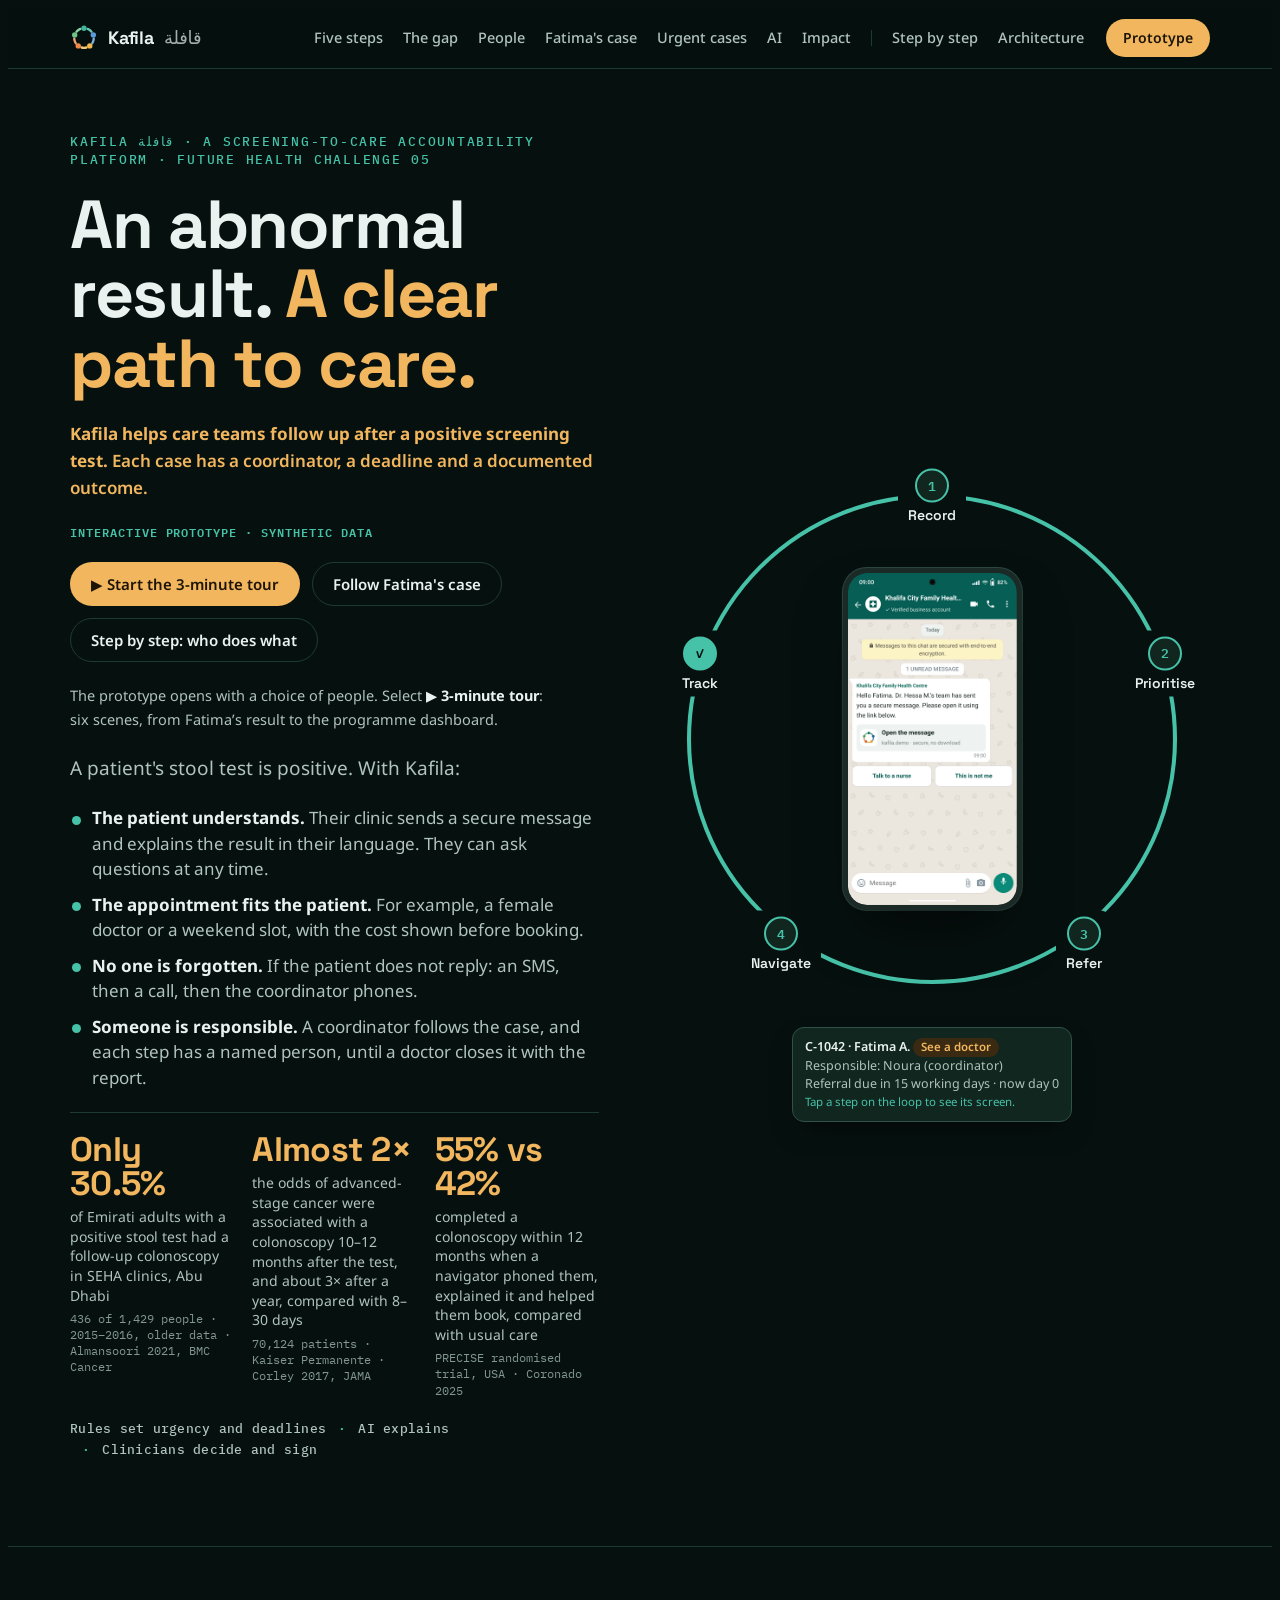
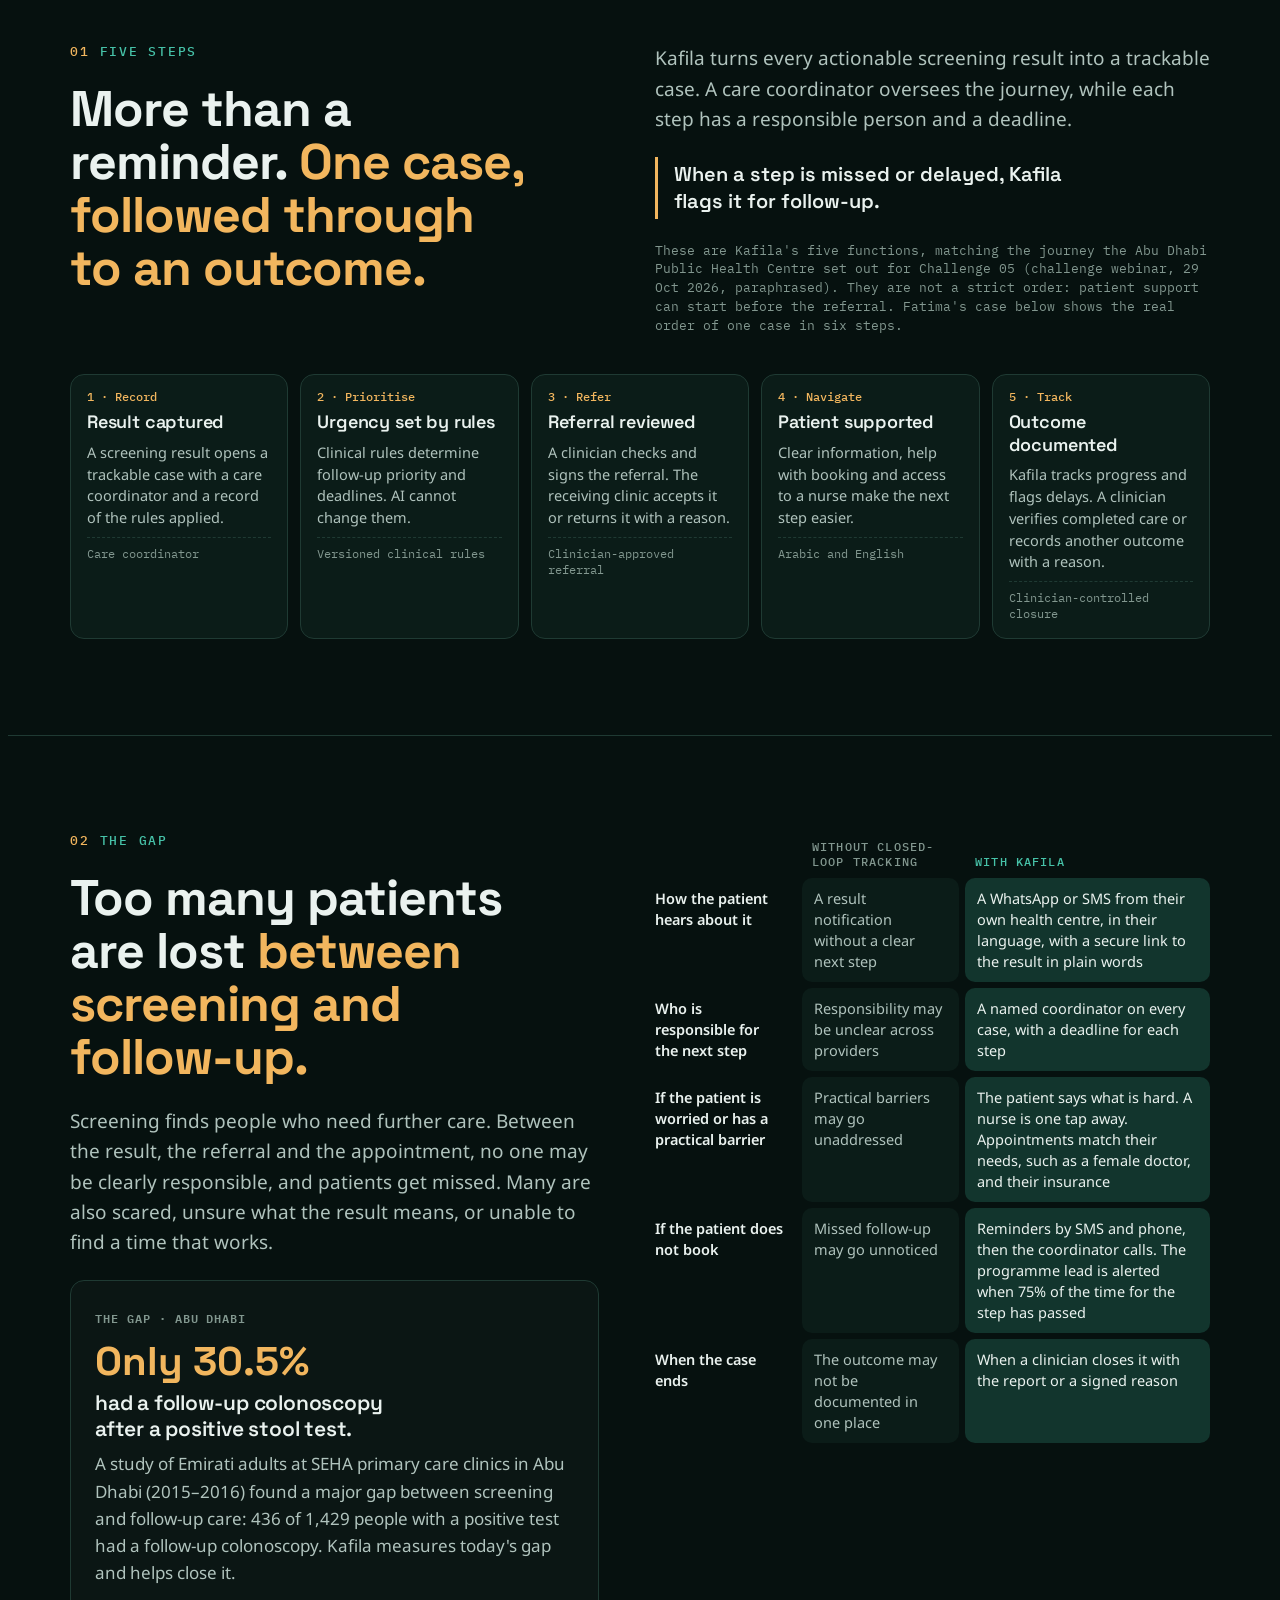
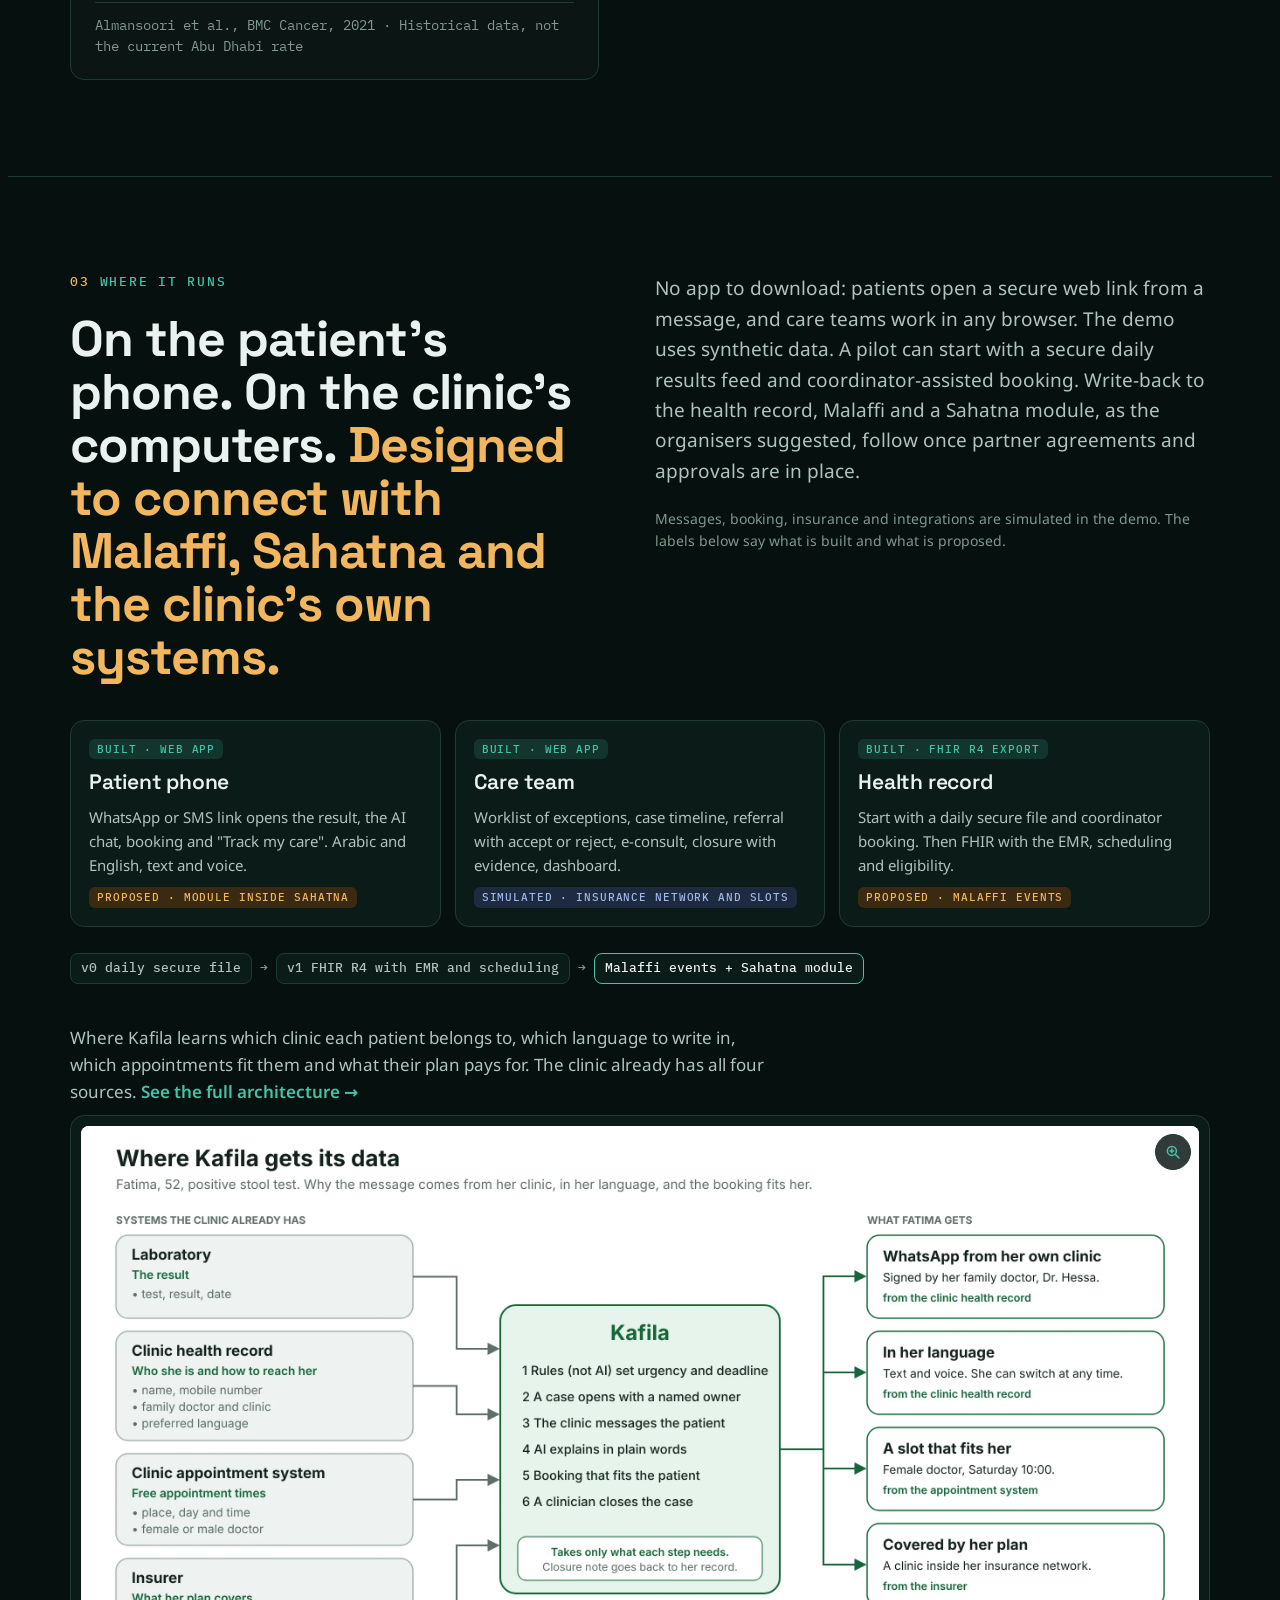
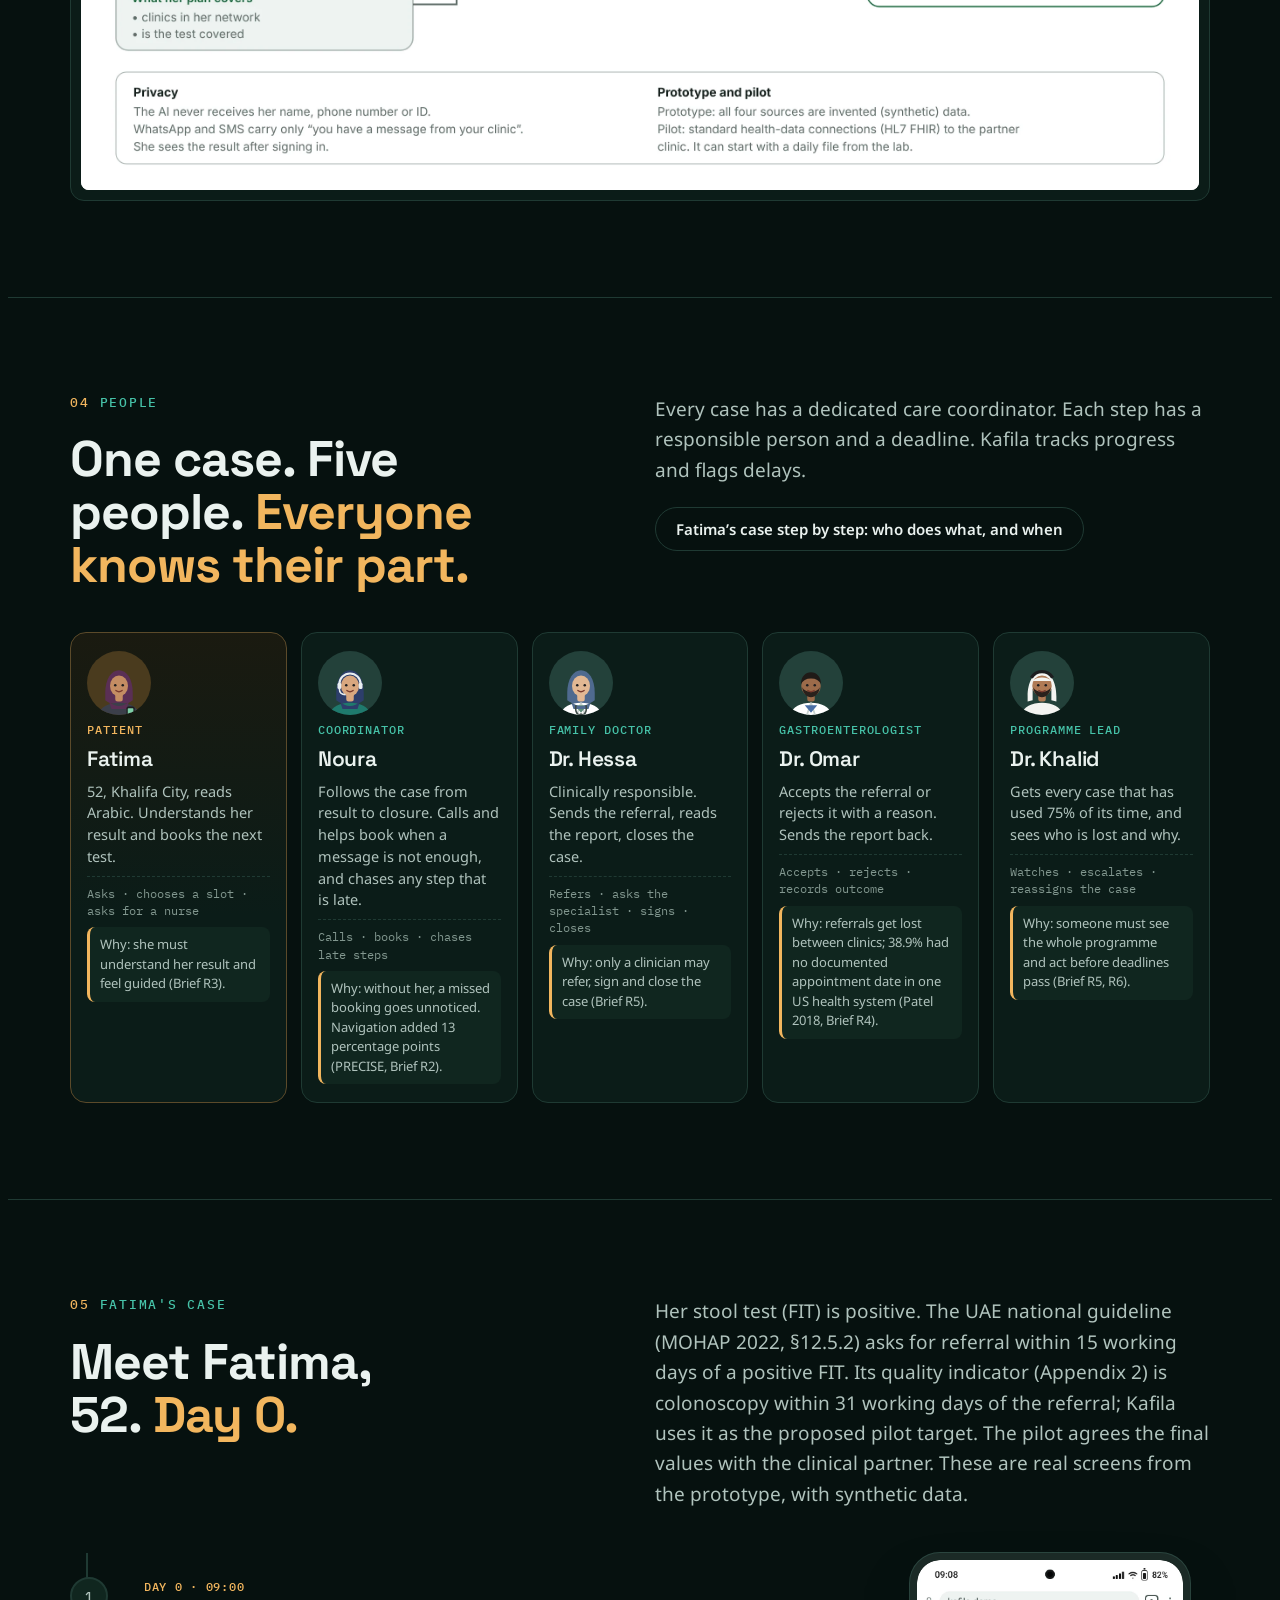
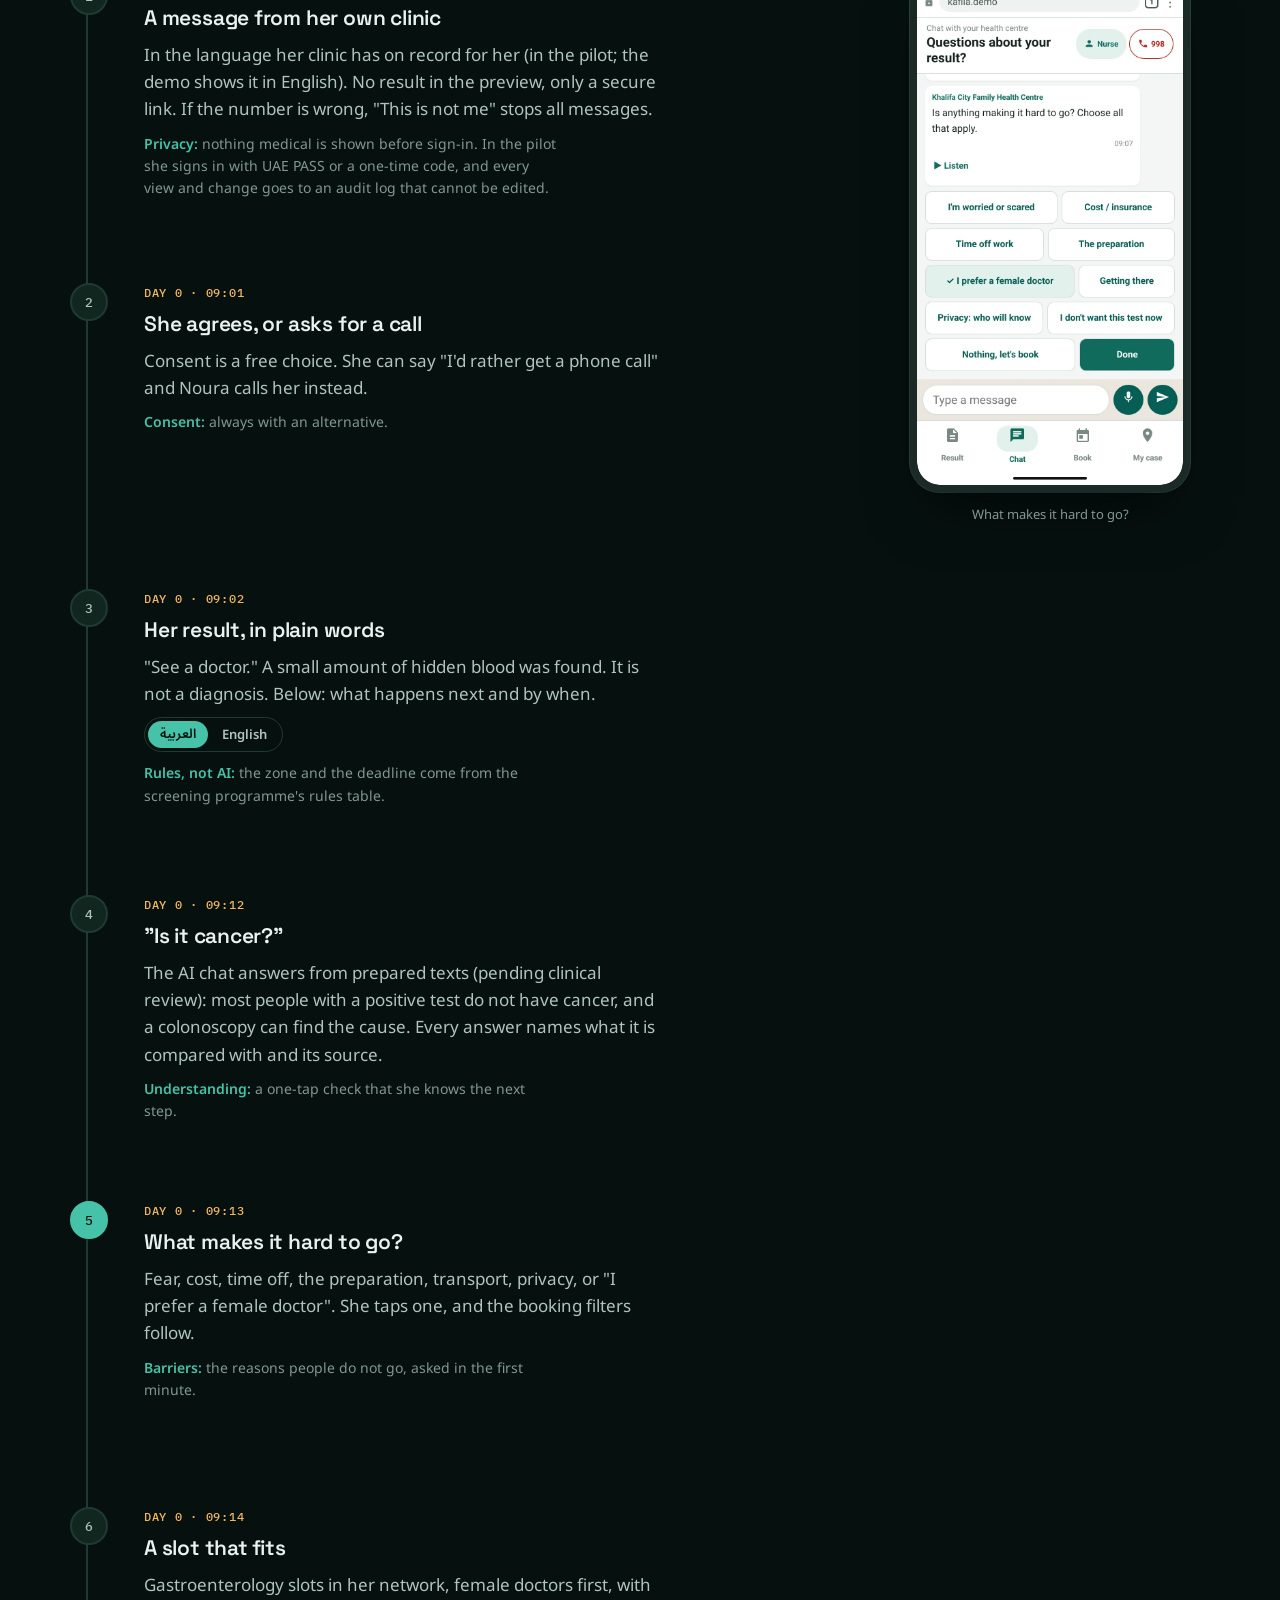
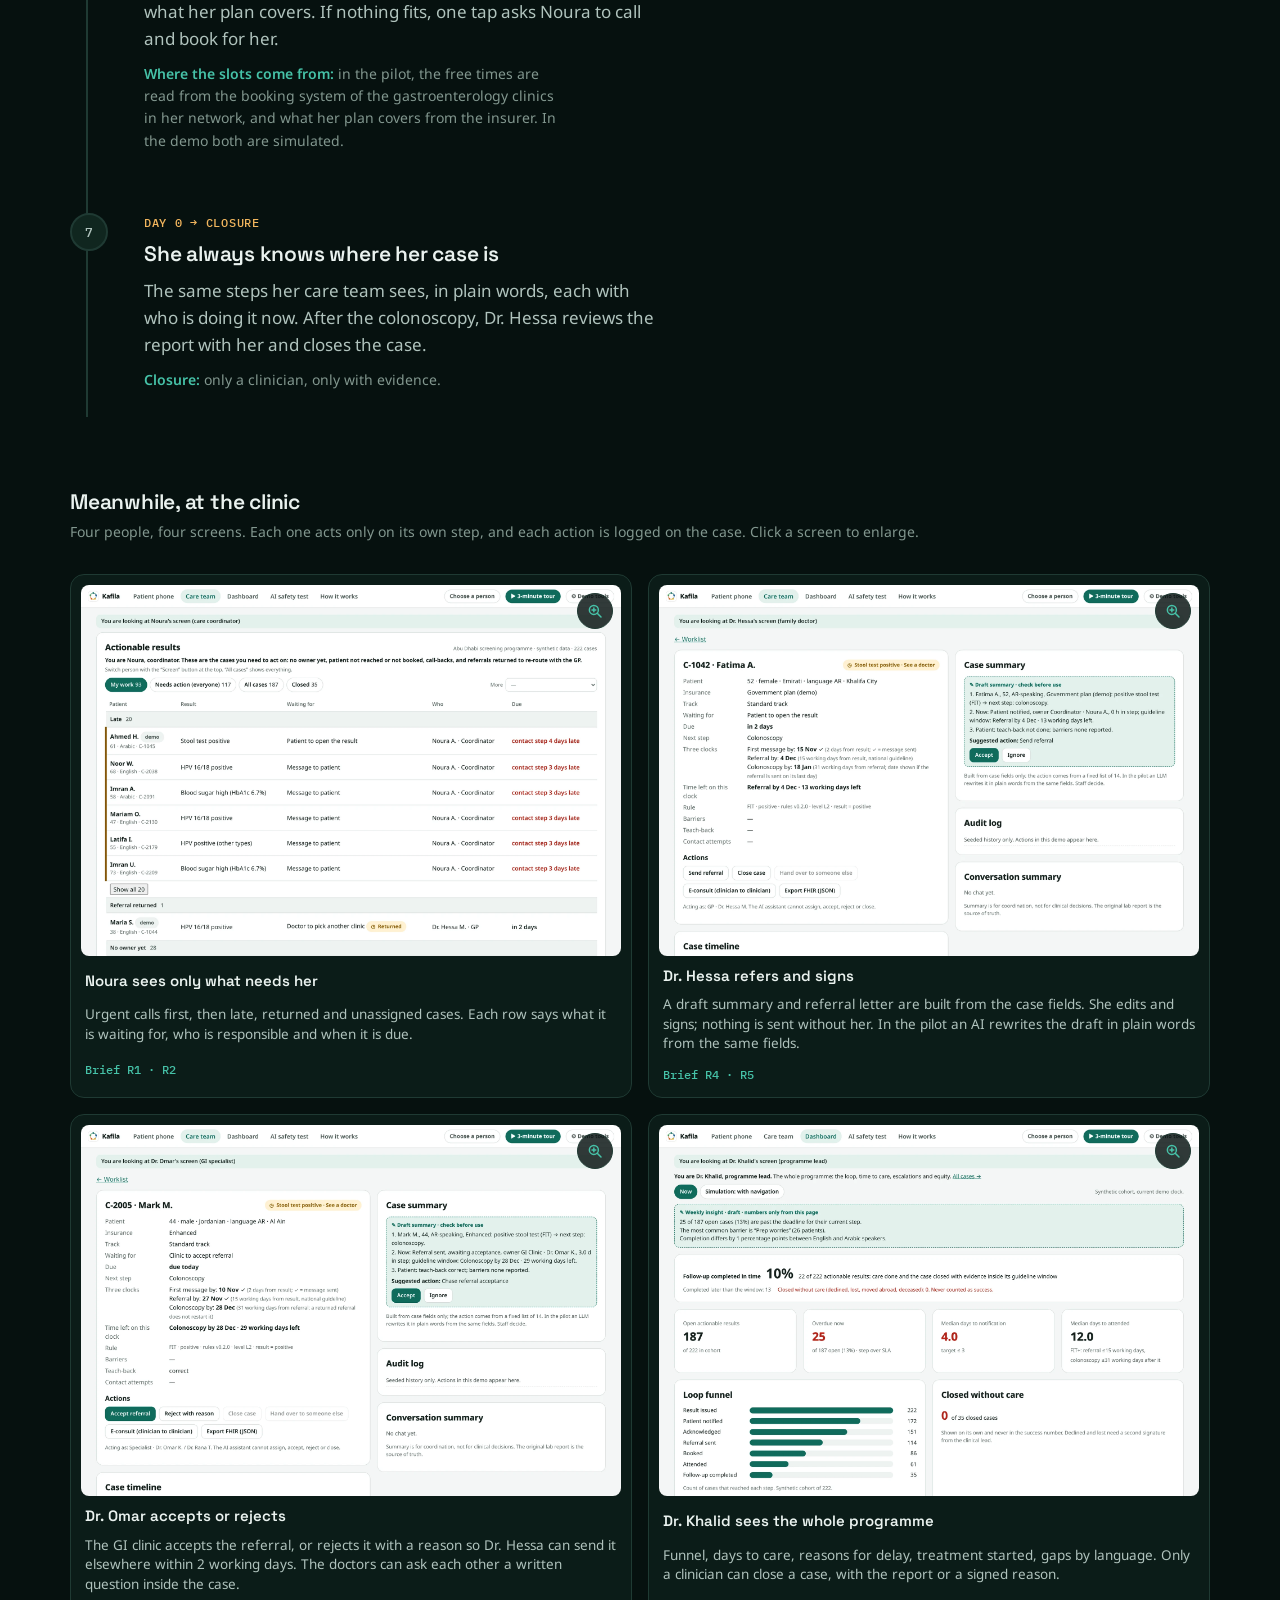
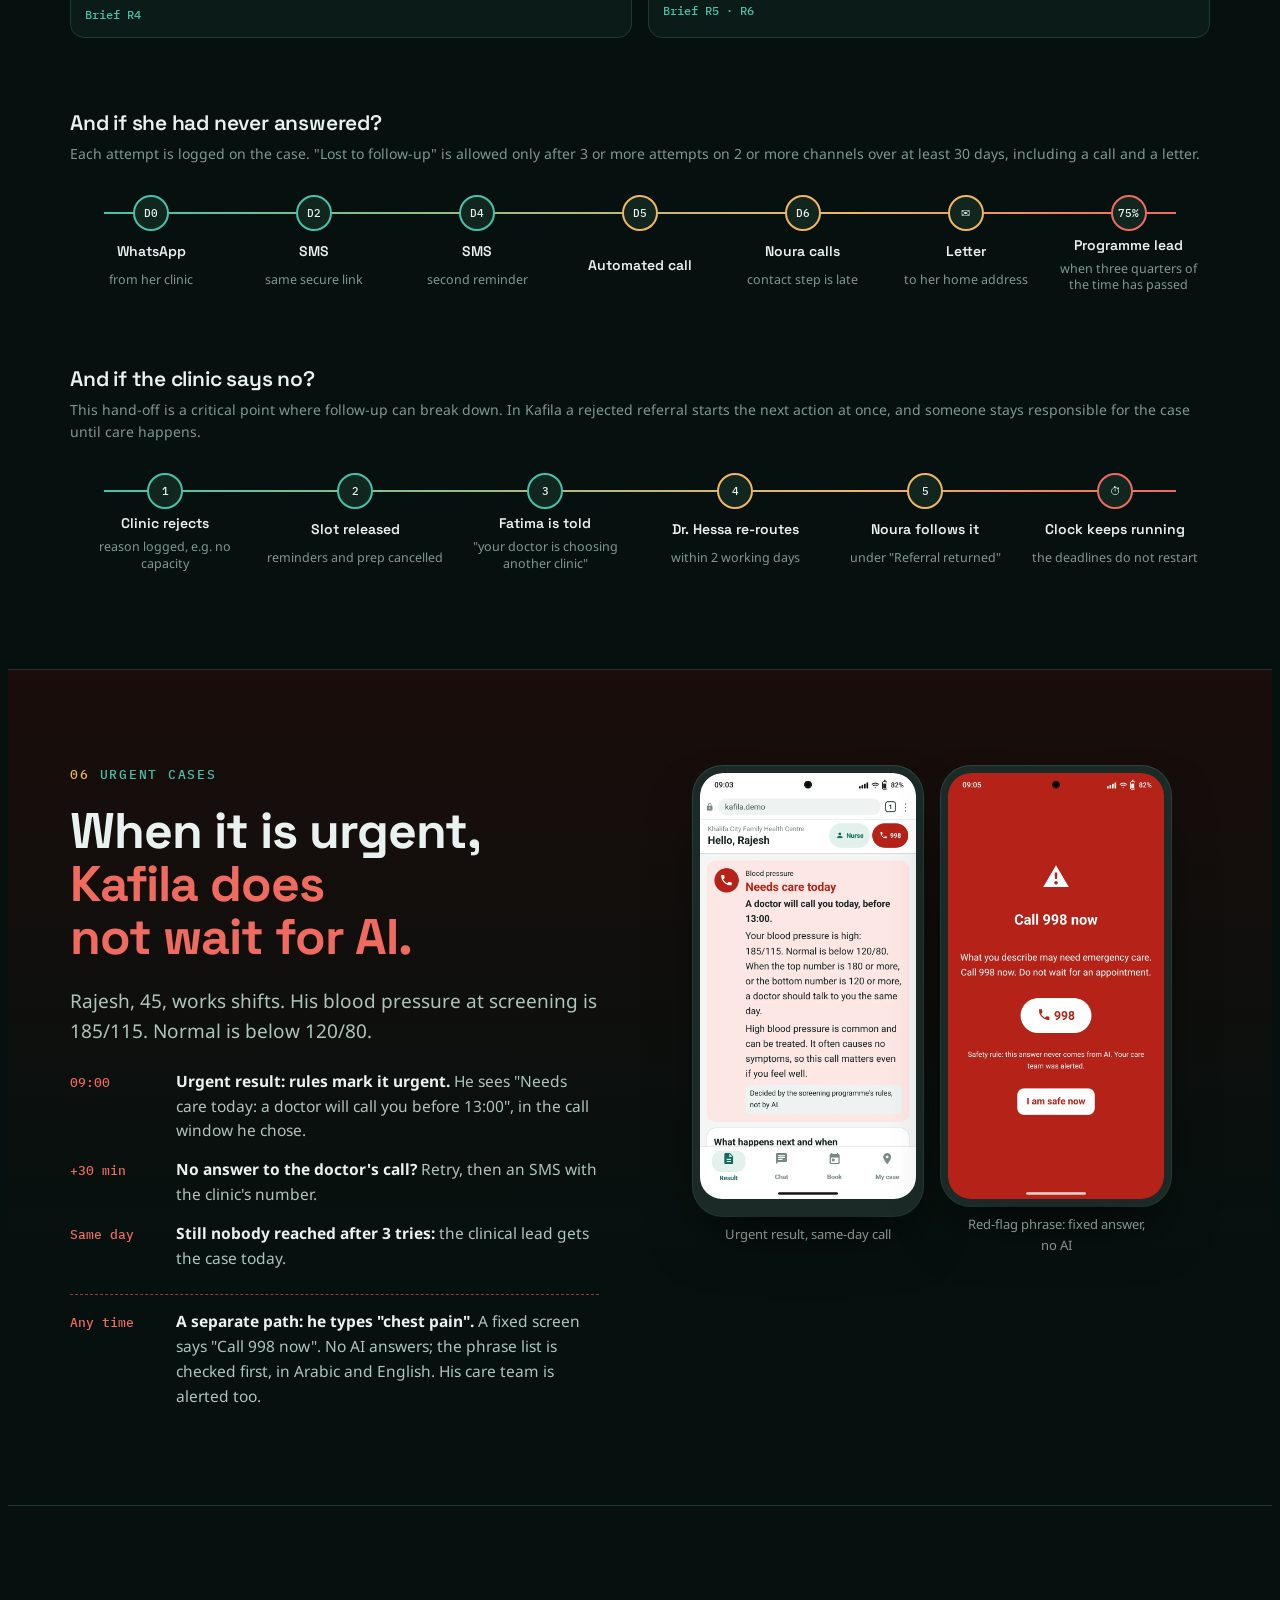
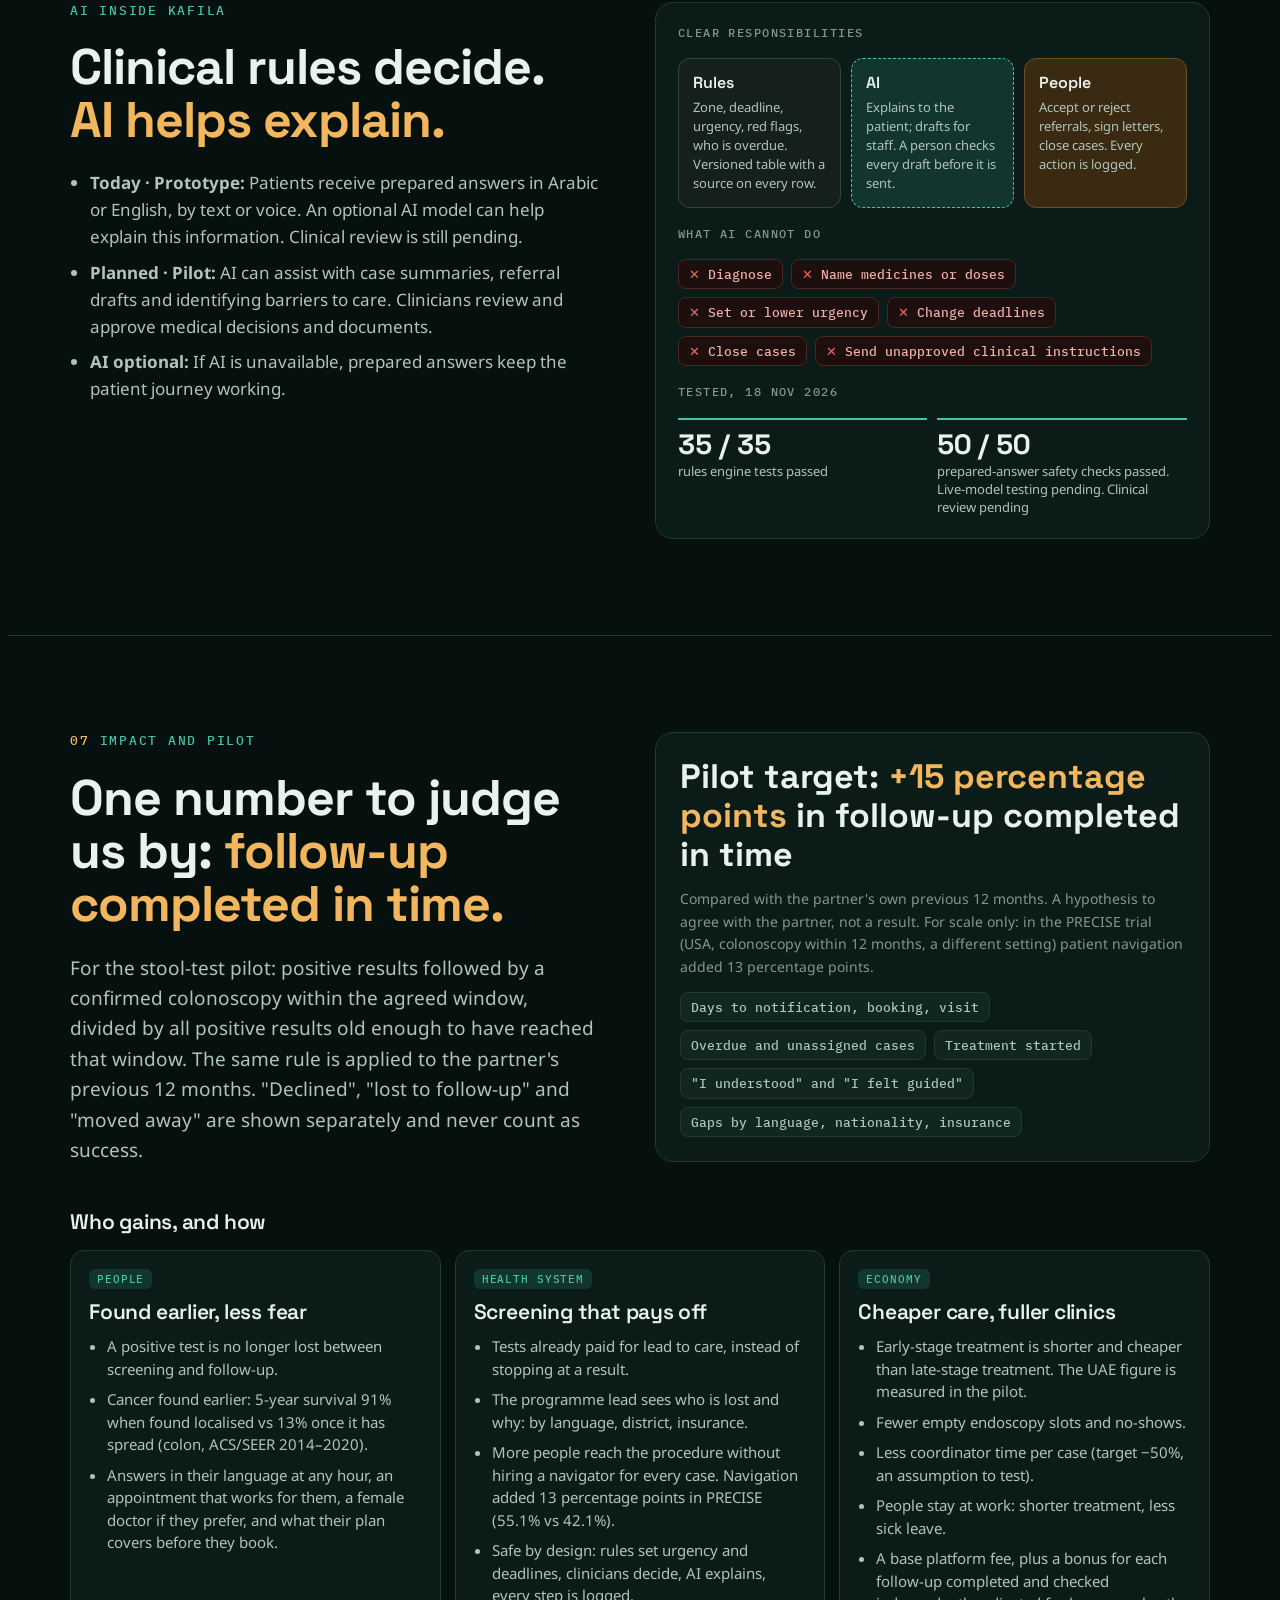
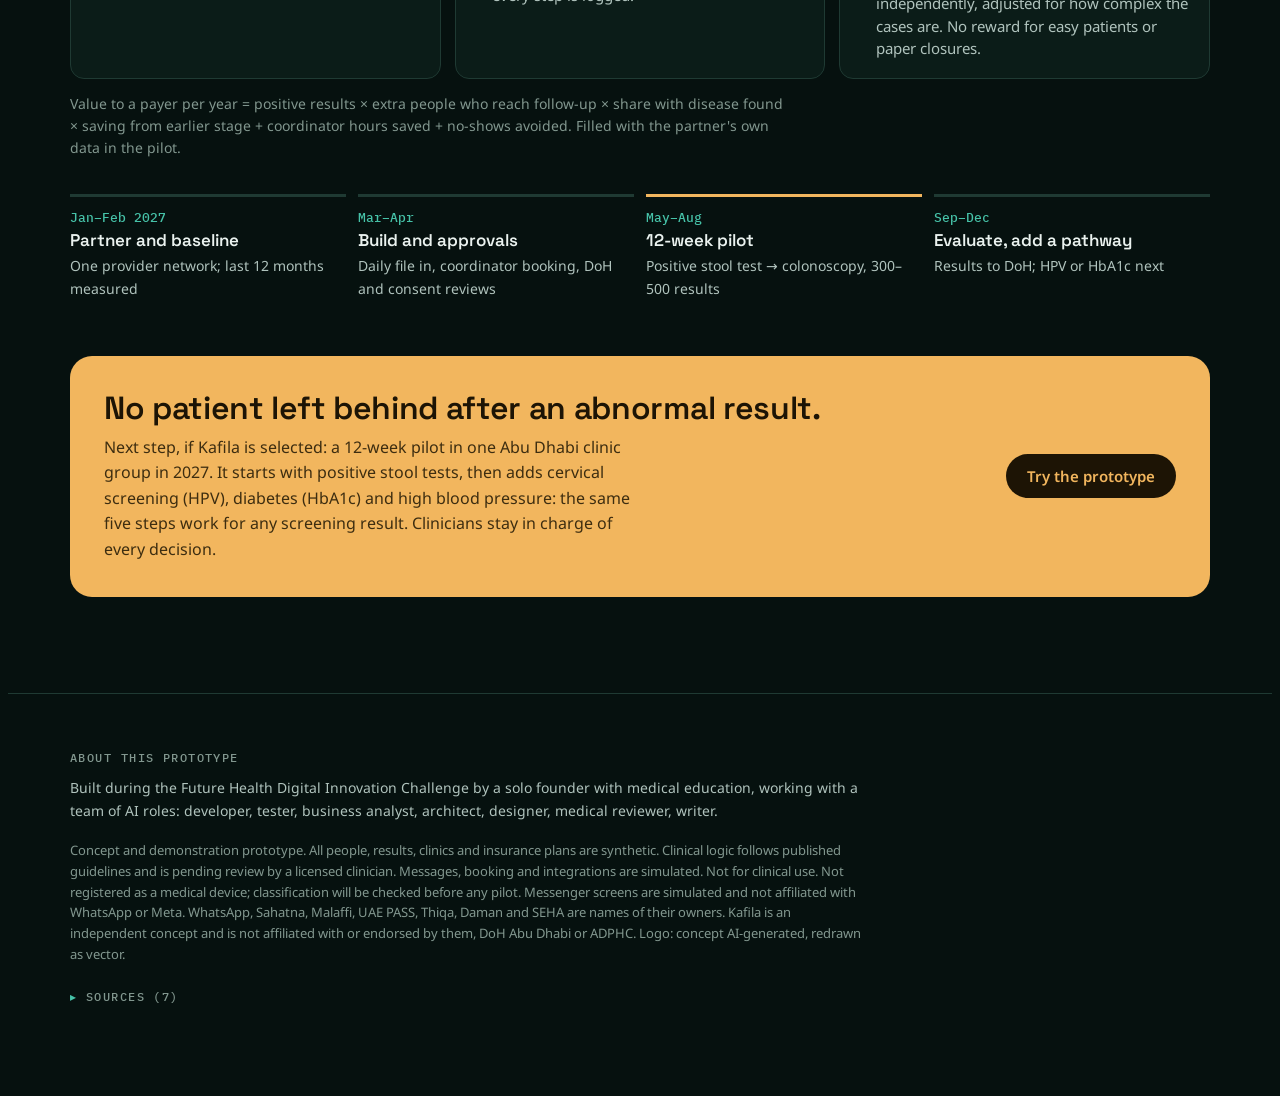
==== index.html @ 617ac3a8 "Architecture audit: staged pilot (Start/v1/Scale), daily-file contract, closure before record link, " ====
<!doctype html>
<html lang="en">
<head>
<meta charset="utf-8">
<meta name="viewport" content="width=device-width, initial-scale=1, viewport-fit=cover">
<title>Kafila · Screening-to-care</title>
<link rel="icon" href="data:image/svg+xml,%3Csvg%20xmlns%3D%22http%3A//www.w3.org/2000/svg%22%20viewBox%3D%220%200%20120%20120%22%20width%3D%22120%22%20height%3D%22120%22%20role%3D%22img%22%20aria-label%3D%22Kafila%22%3E%3Cg%20transform%3D%22translate%2860%2060%29%20scale%281.1%29%20translate%28-60%20-60%29%22%3E%3Cg%20id%3D%22mark%22%3E%3Cpath%20d%3D%22M75.19%2022.99%20A40%2040%200%200%201%2090.50%2034.12%22%20fill%3D%22none%22%20stroke%3D%22%23448c80%22%20stroke-width%3D%2213%22%20stroke-linecap%3D%22round%22/%3E%3Cpath%20d%3D%22M99.89%2063.01%20A40%2040%200%200%201%2094.04%2081.01%22%20fill%3D%22none%22%20stroke%3D%22%235082af%22%20stroke-width%3D%2213%22%20stroke-linecap%3D%22round%22/%3E%3Cpath%20d%3D%22M69.47%2098.86%20A40%2040%200%200%201%2050.53%2098.86%22%20fill%3D%22none%22%20stroke%3D%22%23e7b956%22%20stroke-width%3D%2213%22%20stroke-linecap%3D%22round%22/%3E%3Cpath%20d%3D%22M25.96%2081.01%20A40%2040%200%200%201%2020.11%2063.01%22%20fill%3D%22none%22%20stroke%3D%22%23e1885a%22%20stroke-width%3D%2213%22%20stroke-linecap%3D%22round%22/%3E%3Cpath%20d%3D%22M29.50%2034.12%20A40%2040%200%200%201%2044.81%2022.99%22%20fill%3D%22none%22%20stroke%3D%22%2369b37e%22%20stroke-width%3D%2213%22%20stroke-linecap%3D%22round%22/%3E%3Ccircle%20cx%3D%2260.00%22%20cy%3D%2220.00%22%20r%3D%2213%22%20fill%3D%22%230f6b5c%22/%3E%3Ccircle%20cx%3D%2298.04%22%20cy%3D%2247.64%22%20r%3D%2213%22%20fill%3D%22%231f5f99%22/%3E%3Ccircle%20cx%3D%2283.51%22%20cy%3D%2292.36%22%20r%3D%2213%22%20fill%3D%22%23e0a526%22/%3E%3Ccircle%20cx%3D%2236.49%22%20cy%3D%2292.36%22%20r%3D%2213%22%20fill%3D%22%23d9662b%22/%3E%3Ccircle%20cx%3D%2221.96%22%20cy%3D%2247.64%22%20r%3D%2213%22%20fill%3D%22%233f9e5a%22/%3E%3C/g%3E%3C/g%3E%3C/svg%3E">
<meta name="claude:viewport-fit-sides" content="cover">
<meta name="description" content="Kafila: every actionable screening result becomes an owned case with a deadline, until a clinician closes it with evidence. Future Health Challenge 05. Synthetic data only.">
<link rel="preconnect" href="https://fonts.googleapis.com">
<link rel="preconnect" href="https://fonts.gstatic.com" crossorigin>
<link rel="stylesheet" href="https://fonts.googleapis.com/css2?family=Space+Grotesk:wght@500;600;700&family=Noto+Sans:wght@400;500;600;700&family=Noto+Sans+Arabic:wght@400;600&family=IBM+Plex+Mono:wght@400;500&display=swap">
<style>
/* Layout: a long scroll story, text column left and evidence (phone, screens, tables) right,
   with a loop ring on the right edge that closes as the reader reaches the end. One deliberate dark look. */
:root {
  --night: #06110f;      /* page */
  --deep: #0b1c18;       /* panels */
  --deep-2: #10261f;     /* raised panels */
  --line: #1f3a33;
  --ink: #eaf2ef;
  --ink-2: #b0c3bd;
  --ink-3: #82978f;
  --teal: #46c2a8;       /* Kafila brand on dark */
  --teal-soft: #12352d;
  --amber: #f2b65e;      /* the "see a doctor" zone colour, used for the second half of headlines */
  --amber-soft: #3a2a12;
  --red: #ef6a5f;
  --red-deep: #b42318;
  --white: #ffffff;
  --display: "Space Grotesk", "Segoe UI", system-ui, sans-serif;
  --text: "Noto Sans", "Noto Sans Arabic", "Segoe UI", system-ui, sans-serif;
  --mono: "IBM Plex Mono", ui-monospace, "SFMono-Regular", Menlo, monospace;
  --wrap: 1180px;
  color-scheme: dark;
}
* { box-sizing: border-box; }
html { scroll-behavior: smooth; }
@media (prefers-reduced-motion: reduce) { html { scroll-behavior: auto; } *, *::before, *::after { animation: none !important; transition: none !important; } }
body { background: var(--night); color: var(--ink); font: 400 17px/1.6 var(--text); -webkit-font-smoothing: antialiased; overflow-x: hidden; }
body::before { content: ""; position: fixed; inset: 0 0 auto; height: env(safe-area-inset-top, 0px); z-index: 30; background: var(--night); }
a { color: var(--teal); }
:focus-visible { outline: 3px solid var(--amber); outline-offset: 3px; border-radius: 6px; }
img { max-width: 100%; display: block; }
.wrap { max-width: var(--wrap); margin: 0 auto; padding-left: max(20px, env(safe-area-inset-left, 0px)); padding-right: max(20px, env(safe-area-inset-right, 0px)); }

/* top bar */
.top { position: sticky; top: env(safe-area-inset-top, 0px); z-index: 20; background: color-mix(in srgb, var(--night) 88%, transparent); backdrop-filter: blur(8px); border-bottom: 1px solid var(--line); }
.top .wrap { display: flex; align-items: center; gap: 22px; height: 60px; }
.logo { display: flex; align-items: center; gap: 10px; font: 700 18px/1 var(--display); color: var(--ink); text-decoration: none; letter-spacing: -0.01em; }
.logo i.mk { background: none; }
.logo i { width: 28px; height: 28px; border-radius: 8px; background: var(--teal); color: var(--night); display: grid; place-items: center; font-style: normal; font-size: 16px; }
.top nav { display: flex; gap: 20px; margin-left: auto; }
.top nav .navsep { width: 1px; height: 16px; background: var(--line); align-self: center; }
.top nav a { color: var(--ink-2); text-decoration: none; font-size: 14.5px; font-weight: 500; }
.top nav a:hover { color: var(--ink); }
.btn { display: inline-flex; align-items: center; gap: 8px; min-height: 44px; padding: 0 20px; border-radius: 999px; font: 600 15px/1 var(--text); text-decoration: none; border: 1.5px solid transparent; cursor: pointer; }
.btn.solid { background: var(--amber); color: #1d1405; }
.btn.solid:hover { background: #f6c47b; }
.btn.line { border-color: var(--line); color: var(--ink); background: transparent; }
.btn.line:hover { border-color: var(--teal); }
.top .btn { min-height: 38px; padding: 0 16px; font-size: 14px; }
@media (max-width: 860px) { .top nav { display: none; } .top .btn { margin-left: auto; } }
.menubtn { display: none; }
@media (max-width: 860px) { .menubtn { display: inline-flex; align-items: center; white-space: nowrap; margin-left: auto; min-height: 38px; padding: 0 14px; border-radius: 999px; border: 1px solid var(--line); background: transparent; color: var(--ink); font: inherit; font-size: 14px; font-weight: 600; cursor: pointer; } .top .btn { margin-left: 8px; } .top nav.open { display: flex; position: absolute; top: 100%; left: 0; right: 0; flex-direction: column; gap: 14px; padding: 14px 20px 18px; background: var(--night); border-bottom: 1px solid var(--line); } .top nav.open .navsep { width: 100%; height: 1px; } }
@media (max-width: 420px) { .top .topin, .top .wrap { gap: 10px; } .top .btn { padding: 0 12px; margin-left: 6px; } .menubtn { padding: 0 10px; } }
@media (max-width: 360px) { .top .topin, .top .wrap { gap: 8px; } .top .btn { padding: 0 10px; font-size: 13px; } .menubtn { padding: 0 8px; font-size: 13px; } }


/* shared type */
.eyebrow { font: 500 12.5px/1.4 var(--mono); letter-spacing: 0.14em; text-transform: uppercase; color: var(--teal); }
.eyebrow b { color: var(--amber); font-weight: 500; margin-right: 10px; }
h1, h2, h3 { font-family: var(--display); letter-spacing: -0.02em; text-wrap: balance; margin: 0; }
h1 { font-size: clamp(40px, 6vw, 68px); line-height: 1.02; font-weight: 700; }
h2 { font-size: clamp(32px, 4.2vw, 50px); line-height: 1.06; font-weight: 700; }
h3 { font-size: 21px; line-height: 1.25; font-weight: 600; letter-spacing: -0.01em; }
h1 em, h2 em { font-style: normal; color: var(--amber); }
.lede { font-size: 19px; color: var(--ink-2); max-width: 60ch; }
p { margin: 0; }
.src { font: 400 12.5px/1.5 var(--mono); color: var(--ink-3); }
.note { font-size: 14px; color: var(--ink-3); }
.pull { border-left: 3px solid var(--amber); padding: 4px 0 4px 16px; font: 600 20px/1.35 var(--display); color: var(--ink); max-width: 34ch; }

/* sections */
section { padding-block: 96px; border-top: 1px solid var(--line); position: relative; }
.split { display: grid; grid-template-columns: minmax(0, 1fr) minmax(0, 1.05fr); gap: 56px; align-items: start; }
.split > * { min-width: 0; }
.stack { display: grid; gap: 22px; }
@media (max-width: 960px) { .split { grid-template-columns: 1fr; gap: 36px; } section { padding-block: 72px; } }

/* hero */
.hero { border-top: 0; padding-block: 64px 88px; overflow-x: clip; }
.hero .split { align-items: center; }
.stats { display: grid; grid-template-columns: repeat(3, minmax(0, 1fr)); gap: 18px; border-top: 1px solid var(--line); padding-top: 20px; }
.stat b { display: block; font: 700 34px/1 var(--display); color: var(--amber); letter-spacing: -0.02em; }
.stat span { display: block; font-size: 14px; color: var(--ink-2); margin-top: 6px; line-height: 1.4; }
.stat small { display: block; margin-top: 6px; font: 400 11.5px/1.4 var(--mono); color: var(--ink-3); }
@media (max-width: 560px) { .stats { grid-template-columns: 1fr; } }
.herolist { margin: 0; padding: 0; list-style: none; display: grid; gap: 10px; max-width: 58ch; } .herolist li { position: relative; padding-left: 22px; color: var(--ink-2); font-size: 17px; line-height: 1.5; } .herolist li::before { content: ""; position: absolute; left: 2px; top: .62em; width: 9px; height: 9px; border-radius: 50%; background: var(--teal); } .herolist b { color: var(--ink); } .herofoot { color: var(--amber); font-weight: 600; margin: 0; }
.motto { display: flex; flex-wrap: wrap; align-items: center; gap: 4px 0; cursor: default; }
.motto span { font: 500 13px/1.3 var(--mono); color: var(--ink-2); letter-spacing: .02em; }
.motto span + span::before { content: "·"; margin: 0 12px; color: var(--teal); }
.protolabel { margin: 0; font: 600 12px/1.4 var(--mono); letter-spacing: .08em; text-transform: uppercase; color: var(--teal); }
.tryit { margin: 0; font-size: 14.5px; color: var(--ink-2); max-width: 62ch; } .tryit b { color: var(--ink); } .tryit a { color: var(--teal); text-decoration: underline; text-underline-offset: 3px; }
.cta { display: flex; flex-wrap: wrap; gap: 12px; }

/* hero visual: the loop with five ADPHC steps around a phone */
.loopviz { position: relative; width: min(100%, 540px); aspect-ratio: 1 / 1; margin-inline: auto; }
.loopviz svg.ring { position: absolute; inset: 0; width: 100%; height: 100%; overflow: visible; }
.ring .track { fill: none; stroke: var(--line); stroke-width: 2; }
.ring .arc { fill: none; stroke: var(--teal); stroke-width: 3; stroke-linecap: round; stroke-dasharray: 1131; stroke-dashoffset: 0; animation: draw 2.4s cubic-bezier(.6,.1,.2,1) both .3s; }
@keyframes draw { from { stroke-dashoffset: 1131; } to { stroke-dashoffset: 0; } }
.node { position: absolute; transform: translate(-50%, -50%); text-align: center; display: grid; justify-items: center; gap: 4px; background: var(--night); padding: 6px 10px; border-radius: 12px; }
.node i { display: grid; place-items: center; width: 34px; height: 34px; border-radius: 50%; background: var(--deep-2); border: 2px solid var(--teal); font: 600 13px/1 var(--mono); font-style: normal; color: var(--teal); }
.node b { display: block; font: 600 14px/1.2 var(--display); }
.node small { display: block; font-size: 11.5px; line-height: 1.3; color: var(--ink-3); }
.node.end i { background: var(--teal); color: var(--night); }
.phone { width: 214px; border-radius: 30px; border: 7px solid #1b2a26; background: #1b2a26; box-shadow: 0 30px 60px -20px rgba(0,0,0,.7), 0 0 0 1px #2c4740; overflow: hidden; }
.phone img { border-radius: 22px; width: 100%; height: auto; }
.loopviz .phone { position: absolute; left: 50%; top: 50%; transform: translate(-50%, -50%); width: 33%; border-width: 5px; border-radius: 24px; }
.loopviz .phone img { border-radius: 19px; transition: opacity .15s; }
.herovis { display: grid; justify-items: center; gap: 18px; min-width: 0; }
.casechip { background: var(--deep-2); border: 1px solid #2f5149; border-radius: 12px; padding: 10px 12px; font-size: 12.5px; line-height: 1.45; color: var(--ink-2); box-shadow: 0 12px 30px -12px rgba(0,0,0,.8); }
button.node { border: 0; color: inherit; font: inherit; cursor: pointer; }
button.node:hover i, button.node.on i { background: var(--teal); color: var(--night); }
button.node.on b { color: var(--teal); }
button.node:focus-visible { outline: 2px solid var(--teal); outline-offset: 2px; }
.casechip .hint { color: var(--teal); font-size: 11.5px; }
.casechip b { color: var(--ink); font-weight: 600; }
.casechip .z { display: inline-block; background: var(--amber-soft); color: var(--amber); border-radius: 999px; padding: 1px 8px; font-weight: 600; font-size: 11.5px; }
@media (max-width: 560px) { .node { padding: 4px 6px; } .node b { font-size: 12.5px; } .node i { width: 28px; height: 28px; } }

/* 01 steps */
.steps5 { display: grid; grid-template-columns: repeat(5, minmax(0, 1fr)); gap: 12px; margin-top: 40px; }
.steps5 > div { background: var(--deep); border: 1px solid var(--line); border-radius: 14px; padding: 16px; display: grid; gap: 8px; align-content: start; }
.steps5 .n { font: 500 12px/1 var(--mono); color: var(--amber); }
.steps5 h3 { font-size: 18px; }
.steps5 p { font-size: 14.5px; color: var(--ink-2); line-height: 1.5; }
.steps5 .adphc { font: 400 11.5px/1.4 var(--mono); color: var(--ink-3); border-top: 1px dashed var(--line); padding-top: 8px; }
@media (max-width: 960px) { .steps5 { grid-template-columns: repeat(2, minmax(0, 1fr)); } }
@media (max-width: 520px) { .steps5 { grid-template-columns: 1fr; } }

/* 02 comparison */
.cmp { width: 100%; border-collapse: separate; border-spacing: 6px; font-size: 14.5px; line-height: 1.45; }
.cmp th { text-align: left; font: 500 11.5px/1.3 var(--mono); letter-spacing: .1em; text-transform: uppercase; color: var(--ink-3); padding: 2px 10px; vertical-align: bottom; }
.cmp th.us { color: var(--teal); }
.cmp td { background: var(--deep); border-radius: 10px; padding: 10px 12px; vertical-align: top; color: var(--ink-2); }
.cmp td.q { background: transparent; color: var(--ink); font-weight: 600; padding-left: 0; width: 26%; }
.cmp td.us { background: var(--teal-soft); color: var(--ink); }
.tablebox { overflow-x: auto; margin-inline: -6px; }
.gapcard{border:1px solid var(--line);border-radius:14px;padding:22px 24px;background:rgba(255,255,255,.02)}.gapcard .k{font:600 12px/1.2 var(--mono,inherit);letter-spacing:.08em;text-transform:uppercase;color:var(--ink-3)}.gapcard b{display:block;font:700 40px/1.1 var(--display);color:var(--amber);margin-top:10px}.gapcard h3{margin:6px 0 8px}.gapcard p{margin:0;color:var(--ink-2)}.gapcard .src{display:block;border-top:1px solid var(--line);margin-top:16px;padding-top:12px;font-size:14px;color:var(--ink-3)}
.bigfig { display: flex; gap: 18px; align-items: baseline; border-top: 1px solid var(--line); padding-top: 18px; }
.bigfig b { font: 700 40px/1 var(--display); color: var(--amber); white-space: nowrap; }

/* 03 where */
.where { display: grid; grid-template-columns: repeat(3, minmax(0, 1fr)); gap: 14px; }
.where > div { background: var(--deep); border: 1px solid var(--line); border-radius: 14px; padding: 18px; display: grid; gap: 10px; align-content: start; }
.where p { font-size: 15px; color: var(--ink-2); }
.valh { margin: 44px 0 14px; } .value ul { margin: 0; padding-left: 18px; display: grid; gap: 8px; font-size: 15px; color: var(--ink-2); line-height: 1.5; } .valf { margin: 14px 0 28px; max-width: 90ch; }
.tag { justify-self: start; font: 500 11px/1.3 var(--mono); letter-spacing: .08em; text-transform: uppercase; padding: 3px 8px; border-radius: 6px; }
.tag.built { background: var(--teal-soft); color: var(--teal); }
.tag.sim { background: #1d2a40; color: #9fb8e8; }
.tag.prop { background: var(--amber-soft); color: var(--amber); }
.pipe { display: flex; flex-wrap: wrap; align-items: center; gap: 8px; margin-top: 26px; font: 500 13px/1.3 var(--mono); color: var(--ink-2); }
.pipe span { border: 1px solid var(--line); border-radius: 8px; padding: 6px 10px; background: var(--deep); }
.pipe span.on { border-color: var(--teal); color: var(--ink); }
.pipe em { font-style: normal; color: var(--ink-3); }
@media (max-width: 860px) { .where { grid-template-columns: 1fr; } }

/* 04 who */
.people { display: grid; grid-template-columns: repeat(5, minmax(0, 1fr)); gap: 14px; margin-top: 40px; }
.person { background: var(--deep); border: 1px solid var(--line); border-radius: 16px; padding: 18px 16px; display: grid; gap: 8px; align-content: start; }
.person.pt { border-color: #5b4a2a; background: linear-gradient(180deg, #1a1a10, var(--deep) 60%); }
.face { width: 64px; height: 64px; border-radius: 50%; background: #23413a; display: grid; place-items: center; overflow: hidden; }
.person.pt .face { background: #4a3b1e; }
.face svg { width: 60px; height: 60px; margin-top: 8px; }
.person .role { font: 500 11.5px/1.3 var(--mono); letter-spacing: .08em; text-transform: uppercase; color: var(--teal); }
.person.pt .role { color: var(--amber); }
.person p { font-size: 14.5px; color: var(--ink-2); line-height: 1.5; }
.person .pwhy { font-size: 13px; color: var(--ink-2); background: var(--deep-2); border-left: 3px solid var(--amber); border-radius: 8px; padding: 8px 10px; margin: 0; }
.person .can { font: 400 12px/1.45 var(--mono); color: var(--ink-3); border-top: 1px dashed var(--line); padding-top: 8px; }
@media (max-width: 1060px) { .people { grid-template-columns: repeat(3, minmax(0, 1fr)); } }
@media (max-width: 640px) { .people { grid-template-columns: repeat(2, minmax(0, 1fr)); } }
@media (max-width: 420px) { .people { grid-template-columns: 1fr; } }

/* 05 story: steps left, sticky phone right */
.story { display: grid; grid-template-columns: minmax(0, 1fr) 320px; gap: 64px; margin-top: 44px; }
.story > * { min-width: 0; }
.beats { display: grid; gap: 0; counter-reset: beat; }
.beat { padding: 26px 0 26px 56px; position: relative; border-left: 2px solid var(--line); margin-left: 16px; min-height: 34vh; display: grid; gap: 10px; align-content: start; }
.beat:last-child { min-height: 0; }
.beat::before { counter-increment: beat; content: counter(beat); position: absolute; left: -18px; top: 24px; width: 34px; height: 34px; border-radius: 50%; display: grid; place-items: center; background: var(--deep-2); border: 2px solid var(--line); font: 500 13px/1 var(--mono); color: var(--ink-2); transition: border-color .3s, color .3s, background .3s; }
.beat.on::before { border-color: var(--teal); color: var(--night); background: var(--teal); }
.beat .t { font: 500 12px/1.3 var(--mono); color: var(--amber); letter-spacing: .06em; text-transform: uppercase; }
.beat p { color: var(--ink-2); max-width: 52ch; }
.beat .why { font-size: 14px; color: var(--ink-3); }
.beat .why b { color: var(--teal); font-weight: 600; }
.beat .m-shot { display: none; }
.stick { position: sticky; top: 96px; align-self: start; display: grid; justify-items: center; gap: 12px; }
.stick .phone { width: 280px; }
.stick .phone img { transition: opacity .25s; }
.stick .cap { font-size: 13px; color: var(--ink-3); text-align: center; max-width: 30ch; }
.lang { display: inline-flex; border: 1px solid var(--line); border-radius: 999px; padding: 3px; gap: 2px; justify-self: start; }
.lang button { border: 0; background: transparent; color: var(--ink-2); font: 600 13px/1 var(--text); padding: 7px 12px; border-radius: 999px; cursor: pointer; }
.lang button[aria-pressed="true"] { background: var(--teal); color: var(--night); }
.lang button:lang(ar) { font-family: "Noto Sans Arabic", var(--text); }
@media (max-width: 960px) {
  .story { grid-template-columns: 1fr; }
  .stick { display: none; }
  .beat { min-height: 0; }
  .beat .m-shot { display: block; margin-top: 8px; }
  .beat .m-shot .phone { width: min(260px, 100%); }
}

/* staff screens */
.screens { display: grid; grid-template-columns: repeat(2, minmax(0, 1fr)); gap: 16px; margin-top: 30px; }
.shot { position: relative; }
.shot::after { content: ""; position: absolute; top: 18px; right: 18px; width: 34px; height: 34px; border-radius: 50%; background: rgba(6,17,15,.82) url("data:image/svg+xml,%3Csvg xmlns='http://www.w3.org/2000/svg' viewBox='0 0 24 24' fill='none' stroke='%2346c2a8' stroke-width='2' stroke-linecap='round'%3E%3Ccircle cx='10.5' cy='10.5' r='6'/%3E%3Cpath d='M15 15l5 5M10.5 8v5M8 10.5h5'/%3E%3C/svg%3E") center / 18px no-repeat; border: 1px solid var(--line); pointer-events: none; }
.shot .req { font: 500 11.5px/1.3 var(--mono); color: var(--teal); font-style: normal; padding: 0 4px 4px; }
.shot { background: var(--deep); border: 1px solid var(--line); border-radius: 14px; padding: 10px; display: grid; gap: 10px; text-align: left; cursor: zoom-in; color: inherit; font: inherit; }
.shot img { border-radius: 8px; height: auto; aspect-ratio: 16 / 11; object-fit: cover; object-position: top left; width: 100%; }
.shot b { font: 600 15px/1.3 var(--display); padding: 0 4px; }
.datafig { margin: 40px 0 0; display: grid; gap: 10px; } .datafig p { color: var(--ink-2); margin: 0; max-width: 70ch; } .datafig .shot img { aspect-ratio: auto; object-fit: contain; background: #fff; }
.shot span { font-size: 13.5px; color: var(--ink-2); padding: 0 4px 4px; line-height: 1.45; }
@media (max-width: 860px) { .screens { grid-template-columns: 1fr; } }

/* ladder */
.ladder { display: grid; grid-template-columns: repeat(7, minmax(0, 1fr)); gap: 0; margin-top: 30px; position: relative; }
@media (min-width: 861px) { .ladder.l6 { grid-template-columns: repeat(6, minmax(0, 1fr)); } }
.ladder::before { content: ""; position: absolute; left: 3%; right: 3%; top: 17px; height: 2px; background: linear-gradient(90deg, var(--teal), var(--amber) 70%, var(--red)); }
.rung { position: relative; display: grid; gap: 6px; justify-items: center; text-align: center; padding: 0 4px; }
.rung i { width: 36px; height: 36px; border-radius: 50%; background: var(--deep-2); border: 2px solid var(--teal); display: grid; place-items: center; font: 500 11px/1 var(--mono); font-style: normal; color: var(--ink); z-index: 1; }
.rung:nth-child(n+4) i { border-color: var(--amber); }
.rung:last-child i { border-color: var(--red); }
.rung b { font: 600 14px/1.25 var(--display); }
.rung small { font-size: 12.5px; color: var(--ink-3); line-height: 1.35; }
@media (max-width: 860px) {
  .ladder { grid-template-columns: 1fr; gap: 14px; }
  .ladder::before { left: 17px; right: auto; top: 6px; bottom: 6px; width: 2px; height: auto; background: linear-gradient(180deg, var(--teal), var(--amber) 70%, var(--red)); }
  .rung { grid-template-columns: 36px 1fr; justify-items: start; text-align: left; column-gap: 14px; }
  .rung i { grid-row: span 2; }
}

/* 06 urgent */
.urgent { background: linear-gradient(180deg, #1a0d0b, var(--night) 70%); }
.urgent h2 em { color: var(--red); }
.tl { display: grid; gap: 14px; }
.tl > div { display: grid; grid-template-columns: 92px 1fr; gap: 14px; align-items: baseline; }
.tl .when { font: 500 13px/1.3 var(--mono); color: var(--red); }
.tl > .tl-red { margin-top: 10px; padding-top: 14px; border-top: 1px dashed color-mix(in srgb, var(--red) 55%, transparent); }
.tl p { color: var(--ink-2); font-size: 15.5px; }
.tl p b { color: var(--ink); }
.duo { display: flex; gap: 18px; justify-content: center; flex-wrap: wrap; }
.duo .phone { width: 230px; }
.duo figure { margin: 0; display: grid; gap: 8px; justify-items: center; }
.duo figcaption { font-size: 13px; color: var(--ink-3); text-align: center; max-width: 26ch; }

/* AI */
.chips { display: flex; flex-wrap: wrap; gap: 8px; }
.chips span { font: 500 12.5px/1.3 var(--mono); padding: 6px 10px; border-radius: 8px; background: var(--deep-2); border: 1px solid var(--line); color: var(--ink-2); }
.chips.no span { border-color: #4a2622; color: #f2b0a9; background: #1d0f0d; }
.chips.no span::before { content: "✕ "; color: var(--red); }
.panel { background: var(--deep); border: 1px solid var(--line); border-radius: 18px; padding: 22px; display: grid; gap: 18px; }
.panel h3 { font-size: 13px; font: 500 12px/1.3 var(--mono); letter-spacing: .12em; text-transform: uppercase; color: var(--ink-3); }
.who-does { display: grid; grid-template-columns: repeat(3, minmax(0, 1fr)); gap: 10px; }
.who-does > div { border-radius: 12px; padding: 14px; display: grid; gap: 6px; align-content: start; }
.who-does .r { background: #142019; border: 1px solid #2b4a3d; }
.who-does .a { background: var(--teal-soft); border: 1.5px dashed var(--teal); }
.who-does .h { background: var(--amber-soft); border: 1px solid #6a4f22; }
.who-does b { font: 600 16px/1.2 var(--display); }
.who-does small { font-size: 13px; color: var(--ink-2); line-height: 1.45; }
@media (max-width: 560px) { .who-does { grid-template-columns: 1fr; } }
.tests { display: grid; grid-template-columns: repeat(2, minmax(0, 1fr)); gap: 10px; }
.tests div { border-top: 2px solid var(--teal); padding-top: 10px; }
.tests b { display: block; font: 700 28px/1 var(--display); font-variant-numeric: tabular-nums; }
.tests span { font-size: 13px; color: var(--ink-2); line-height: 1.4; display: block; margin-top: 4px; }
@media (max-width: 560px) { .tests { grid-template-columns: 1fr; } }

/* 07 pilot */
.north { background: var(--deep); border: 1px solid var(--line); border-radius: 18px; padding: 24px; display: grid; gap: 14px; }
.north .big { font: 700 clamp(26px, 3vw, 34px)/1.15 var(--display); }
.north .big em { font-style: normal; color: var(--amber); }
.plan { display: grid; grid-template-columns: repeat(4, minmax(0, 1fr)); gap: 12px; margin-top: 34px; }
.plan > div { border-top: 3px solid var(--line); padding-top: 12px; display: grid; gap: 4px; align-content: start; }
.plan > div:nth-child(3) { border-color: var(--amber); }
.plan .d { font: 500 12.5px/1.3 var(--mono); color: var(--teal); }
.plan b { font: 600 17px/1.3 var(--display); }
.plan span { font-size: 14px; color: var(--ink-2); }
@media (max-width: 860px) { .plan { grid-template-columns: repeat(2, minmax(0, 1fr)); } }
@media (max-width: 460px) { .plan { grid-template-columns: 1fr; } }
.ask { margin-top: 56px; background: var(--amber); color: #1d1405; border-radius: 22px; padding: 34px; display: grid; grid-template-columns: minmax(0, 1fr) auto; gap: 24px; align-items: center; }
.ask h3 { font-size: clamp(24px, 3vw, 32px); line-height: 1.15; }
.ask p { margin-top: 8px; font-size: 16px; color: #3d2d10; max-width: 60ch; }
.ask .btn { background: #1d1405; color: var(--amber); }
@media (max-width: 760px) { .ask { grid-template-columns: 1fr; padding: 24px; } }

/* footer */
footer { border-top: 1px solid var(--line); padding-block: 56px 72px; }
footer .cols { display: grid; grid-template-columns: 1fr; gap: 24px; } footer .cols > div { max-width: 80ch; } footer .cols > div:first-child { order: 2; }
footer h3 { font: 500 12px/1.3 var(--mono); letter-spacing: .12em; text-transform: uppercase; color: var(--ink-3); margin-bottom: 12px; }
footer details > summary { cursor: pointer; list-style: none; font: 500 12px/1.3 var(--mono); letter-spacing: .12em; text-transform: uppercase; color: var(--ink-3); margin-bottom: 12px; } footer details > summary::-webkit-details-marker { display: none; } footer details > summary::before { content: "▸ "; color: var(--teal); } footer details[open] > summary::before { content: "▾ "; } footer details > summary:hover { color: var(--ink); }
footer ol { margin: 0; padding-left: 20px; display: grid; gap: 6px; font-size: 13.5px; color: var(--ink-2); }
footer p { font-size: 14px; color: var(--ink-2); }
footer .disc { margin-top: 18px; font-size: 13px; color: var(--ink-3); }
@media (max-width: 860px) { footer .cols { grid-template-columns: 1fr; } }

/* loop progress ring, right edge */
.progress { position: fixed; right: max(18px, env(safe-area-inset-right, 0px)); top: 50%; transform: translateY(-50%); z-index: 15; display: grid; justify-items: end; gap: 10px; }
.progress svg { width: 54px; height: 54px; }
.progress .bg { fill: var(--night); stroke: var(--line); stroke-width: 3; }
.progress .fg { fill: none; stroke: var(--teal); stroke-width: 3.5; stroke-linecap: round; stroke-dasharray: 145; stroke-dashoffset: 145; transform: rotate(-90deg); transform-origin: 27px 27px; transition: stroke-dashoffset .2s linear; }
.progress .ok { fill: var(--teal); opacity: 0; transition: opacity .3s; }
.progress.done .ok { opacity: 1; }
.progress .lbl { font: 500 10.5px/1.3 var(--mono); letter-spacing: .1em; text-transform: uppercase; color: var(--ink-3); text-align: right; max-width: 120px; }
.progress .lbl b { display: block; color: var(--ink); font-weight: 500; }
@media (max-width: 1320px) { .progress { display: none; } }

/* lightbox */
.lb { position: fixed; inset: 0; z-index: 50; background: rgba(2, 8, 7, .92); display: grid; place-items: center; padding: max(20px, env(safe-area-inset-top, 0px)) max(16px, env(safe-area-inset-right, 0px)) max(20px, env(safe-area-inset-bottom, 0px)) max(16px, env(safe-area-inset-left, 0px)); }
.lb[hidden] { display: none; }
.lb img { max-height: 86vh; width: auto; border-radius: 10px; }
.lb button { position: absolute; top: max(14px, env(safe-area-inset-top, 0px)); right: max(14px, env(safe-area-inset-right, 0px)); }
.fn a{color:var(--amber);text-decoration:none;font-weight:700;padding:0 2px}
.totop{position:fixed;right:max(16px,env(safe-area-inset-right,0px));bottom:max(16px,env(safe-area-inset-bottom,0px));z-index:20;width:44px;height:44px;border-radius:50%;border:1px solid rgba(255,255,255,.25);background:var(--amber);color:#1a1206;font:700 20px/44px system-ui,sans-serif;text-align:center;text-decoration:none;box-shadow:0 4px 14px rgba(0,0,0,.4);opacity:0;pointer-events:none;transition:opacity .2s}
.totop.show{opacity:1;pointer-events:auto}
@media print{.totop{display:none}}
.archlink{color:var(--teal);font-weight:600;text-decoration:none;white-space:nowrap}.archlink:hover{text-decoration:underline}
</style>

<header class="top">
  <div class="wrap">
    <a class="logo" href="#top"><i class="mk"><svg width="28" height="28" xmlns="http://www.w3.org/2000/svg" viewBox="0 0 120 120" aria-hidden="true"><g id="mark"><path d="M75.61 21.01 A42 42 0 0 1 92.26 33.10" fill="none" stroke="#69c5b3" stroke-width="10" stroke-linecap="round"/><path d="M101.91 62.80 A42 42 0 0 1 95.55 82.37" fill="none" stroke="#7fb1e1" stroke-width="10" stroke-linecap="round"/><path d="M70.29 100.72 A42 42 0 0 1 49.71 100.72" fill="none" stroke="#f5c873" stroke-width="10" stroke-linecap="round"/><path d="M24.45 82.37 A42 42 0 0 1 18.09 62.80" fill="none" stroke="#f3a473" stroke-width="10" stroke-linecap="round"/><path d="M27.74 33.10 A42 42 0 0 1 44.39 21.01" fill="none" stroke="#8cd1a1" stroke-width="10" stroke-linecap="round"/><circle cx="60.00" cy="18.00" r="11.5" fill="#3fb59d"/><circle cx="99.94" cy="47.02" r="11.5" fill="#5b9bd8"/><circle cx="84.69" cy="93.98" r="11.5" fill="#f2b84b"/><circle cx="35.31" cy="93.98" r="11.5" fill="#f08a4b"/><circle cx="20.06" cy="47.02" r="11.5" fill="#6cc486"/></g></svg></i>Kafila <span lang="ar" dir="rtl" style="opacity:.7;font-weight:500">قافلة</span></a>
    <nav id="sitenav" aria-label="Sections">
      <a href="#what">Five steps</a><a href="#why">The gap</a><a href="#who">People</a><a href="#how">Fatima's case</a><a href="#safety">Urgent cases</a><a href="#ai">AI</a><a href="#pilot">Impact</a><span class="navsep" aria-hidden="true"></span><a href="care-loop.html">Step by step</a><a href="architecture.html">Architecture</a>
    </nav>
    <button class="menubtn" id="menubtn" aria-expanded="false" aria-controls="sitenav">Menu</button>
    <a class="btn solid" href="prototype/" target="_blank" rel="noopener">Prototype</a>
  </div>
</header>

<aside class="progress" aria-hidden="true" id="progress">
  <svg viewBox="0 0 54 54"><circle class="bg" cx="27" cy="27" r="23"/><circle class="fg" cx="27" cy="27" r="23" id="pfg"/><circle class="ok" cx="27" cy="27" r="9"/></svg>
  <div class="lbl"><b id="plbl">Start</b></div>
</aside>

<main id="top">

<!-- HERO -->
<section class="hero" data-state="Start">
  <div class="wrap split">
    <div class="stack">
      <p class="eyebrow">Kafila <span lang="ar" dir="rtl">قافلة</span> · a screening-to-care accountability platform · Future Health Challenge 05</p>
      <h1>An abnormal result. <em>A clear path to care.</em></h1>
      <p class="herofoot"><b>Kafila helps care teams follow up after a positive screening test.</b> Each case has a coordinator, a deadline and a documented outcome.</p>
      <p class="protolabel">Interactive prototype · synthetic data</p>
      <div class="cta">
        <a class="btn solid" href="prototype/" target="_blank" rel="noopener">▶ Start the 3-minute tour</a>
        <a class="btn line" href="#how">Follow Fatima's case</a>
        <a class="btn line" href="care-loop.html">Step by step: who does what</a>
      </div>
      <p class="tryit">The prototype opens with a choice of people. Select <b>▶ 3-minute tour</b>: six scenes, from Fatima’s result to the programme dashboard.</p>
      <p class="lede">A patient's stool test is positive. With Kafila:</p>
      <ul class="herolist">
        <li><b>The patient understands.</b> Their clinic sends a secure message and explains the result in their language. They can ask questions at any time.</li>
        <li><b>The appointment fits the patient.</b> For example, a female doctor or a weekend slot, with the cost shown before booking.</li>
        <li><b>No one is forgotten.</b> If the patient does not reply: an SMS, then a call, then the coordinator phones.</li>
        <li><b>Someone is responsible.</b> A coordinator follows the case, and each step has a named person, until a doctor closes it with the report.</li>
      </ul>
      <div class="stats">
        <div class="stat"><b>Only 30.5%</b><span>of Emirati adults with a positive stool test had a follow-up colonoscopy in SEHA clinics, Abu Dhabi</span><small>436 of 1,429 people · 2015–2016, older data · Almansoori 2021, BMC Cancer</small></div>
        <div class="stat"><b>Almost 2×</b><span>the odds of advanced-stage cancer were associated with a colonoscopy 10–12 months after the test, and about 3× after a year, compared with 8–30 days</span><small>70,124 patients · Kaiser Permanente · Corley 2017, JAMA</small></div>
        <div class="stat"><b>55% vs 42%</b><span>completed a colonoscopy within 12 months when a navigator phoned them, explained it and helped them book, compared with usual care</span><small>PRECISE randomised trial, USA · Coronado 2025</small></div>
      </div>
      <div class="motto"><span>Rules set urgency and deadlines</span><span>AI explains</span><span>Clinicians decide and sign</span></div>
    </div>
    <div class="herovis">
    <div class="loopviz" aria-label="The Kafila loop: record, prioritise, refer, navigate, track">
      <svg class="ring" viewBox="0 0 400 400" aria-hidden="true">
        <circle class="track" cx="200" cy="200" r="180"/>
        <circle class="arc" cx="200" cy="200" r="180" transform="rotate(-90 200 200)"/>
      </svg>
      <button type="button" class="node" style="left:50%;top:5%" aria-pressed="false" data-img="img/wa.webp" data-cap="The lab result opens one case for Fatima. Her clinic messages her the same day."><i>1</i><b>Record</b></button>
      <button type="button" class="node" style="left:93%;top:36%" aria-pressed="false" data-img="img/result-en.webp" data-cap="Rules, not AI, set the zone and the deadlines: see a doctor, referral within 15 working days, colonoscopy within 31 working days after it."><i>2</i><b>Prioritise</b></button>
      <button type="button" class="node" style="left:78%;top:88%" aria-pressed="false" data-img="img/book.webp" data-cap="A slot in her insurance network: a female doctor, on Saturday, covered by her plan."><i>3</i><b>Refer</b></button>
      <button type="button" class="node" style="left:22%;top:88%" aria-pressed="false" data-img="img/ask.webp" data-cap="She asks “Is it cancer?” and gets a calm answer from prepared texts, with its source."><i>4</i><b>Navigate</b></button>
      <button type="button" class="node end" style="left:7%;top:36%" aria-pressed="false" data-img="img/mycase.webp" data-cap="She always sees where her case is and who is responsible for it, until a doctor closes it."><i>✓</i><b>Track</b></button>
      <div class="phone"><img src="img/wa.webp" alt="WhatsApp message from Khalifa City Family Health Centre: Hello Fatima, Dr. Hessa asked us to share your new screening result. Open your result. Buttons: Talk to a nurse, This is not me." width="780" height="1540"></div>

    </div>
<div class="casechip"><b>C-1042 · Fatima A.</b> <span class="z">See a doctor</span><br>Responsible: Noura (coordinator)<br>Referral due in 15 working days · now day 0<br><span class="hint">Tap a step on the loop to see its screen.</span></div>
    </div>
  </div>
</section>

<!-- 01 WHAT -->
<section id="what" data-state="01 Five steps">
  <div class="wrap">
    <div class="split">
      <div class="stack">
        <p class="eyebrow"><b>01</b>Five steps</p>
        <h2>More than a reminder. <em>One case, followed through to an outcome.</em></h2>
      </div>
      <div class="stack">
        <p class="lede">Kafila turns every actionable screening result into a trackable case. A care coordinator oversees the journey, while each step has a responsible person and a deadline.</p>
        <p class="pull">When a step is missed or delayed, Kafila flags it for follow-up.</p>
        <p class="src">These are Kafila's five functions, matching the journey the Abu Dhabi Public Health Centre set out for Challenge 05 (challenge webinar, 29 Oct 2026, paraphrased). They are not a strict order: patient support can start before the referral. Fatima's case below shows the real order of one case in six steps.</p>
      </div>
    </div>
    <div class="steps5">
      <div><span class="n">1 · Record</span><h3>Result captured</h3><p>A screening result opens a trackable case with a care coordinator and a record of the rules applied.</p><span class="adphc">Care coordinator</span></div>
      <div><span class="n">2 · Prioritise</span><h3>Urgency set by rules</h3><p>Clinical rules determine follow-up priority and deadlines. AI cannot change them.</p><span class="adphc">Versioned clinical rules</span></div>
      <div><span class="n">3 · Refer</span><h3>Referral reviewed</h3><p>A clinician checks and signs the referral. The receiving clinic accepts it or returns it with a reason.</p><span class="adphc">Clinician-approved referral</span></div>
      <div><span class="n">4 · Navigate</span><h3>Patient supported</h3><p>Clear information, help with booking and access to a nurse make the next step easier.</p><span class="adphc">Arabic and English</span></div>
      <div><span class="n">5 · Track</span><h3>Outcome documented</h3><p>Kafila tracks progress and flags delays. A clinician verifies completed care or records another outcome with a reason.</p><span class="adphc">Clinician-controlled closure</span></div>
    </div>
  </div>
</section>

<!-- 02 WHY -->
<section id="why" data-state="02 The gap">
  <div class="wrap split">
    <div class="stack">
      <p class="eyebrow"><b>02</b>The gap</p>
      <h2>Too many patients are lost <em>between screening and follow-up.</em></h2>
      <p class="lede">Screening finds people who need further care. Between the result, the referral and the appointment, no one may be clearly responsible, and patients get missed. Many are also scared, unsure what the result means, or unable to find a time that works.</p>
      <div class="gapcard"><span class="k">The gap · Abu Dhabi</span><b>Only 30.5%</b><h3>had a follow-up colonoscopy after a positive stool test.</h3><p>A study of Emirati adults at SEHA primary care clinics in Abu Dhabi (2015–2016) found a major gap between screening and follow-up care: 436 of 1,429 people with a positive test had a follow-up colonoscopy. Kafila measures today's gap and helps close it.</p><span class="src">Almansoori et al., BMC Cancer, 2021 · Historical data, not the current Abu Dhabi rate</span></div>
    </div>
    <div class="tablebox">
      <table class="cmp">
        <thead><tr><th></th><th>Without closed-loop tracking</th><th class="us">With Kafila</th></tr></thead>
        <tbody>
          <tr><td class="q">How the patient hears about it</td><td>A result notification without a clear next step</td><td class="us">A WhatsApp or SMS from their own health centre, in their language, with a secure link to the result in plain words</td></tr>
          <tr><td class="q">Who is responsible for the next step</td><td>Responsibility may be unclear across providers</td><td class="us">A named coordinator on every case, with a deadline for each step</td></tr>
          <tr><td class="q">If the patient is worried or has a practical barrier</td><td>Practical barriers may go unaddressed</td><td class="us">The patient says what is hard. A nurse is one tap away. Appointments match their needs, such as a female doctor, and their insurance</td></tr>
          <tr><td class="q">If the patient does not book</td><td>Missed follow-up may go unnoticed</td><td class="us">Reminders by SMS and phone, then the coordinator calls. The programme lead is alerted when 75% of the time for the step has passed</td></tr>
          <tr><td class="q">When the case ends</td><td>The outcome may not be documented in one place</td><td class="us">When a clinician closes it with the report or a signed reason</td></tr>
        </tbody>
      </table>
    </div>
  </div>
</section>

<!-- 03 WHERE -->
<section id="where" data-state="03 Where it runs">
  <div class="wrap">
    <div class="split">
      <div class="stack">
        <p class="eyebrow"><b>03</b>Where it runs</p>
        <h2>On the patient's phone. On the clinic's computers. <em>Designed to connect with Malaffi, Sahatna and the clinic's own systems.</em></h2>
      </div>
      <div class="stack">
        <p class="lede">No app to download: patients open a secure web link from a message, and care teams work in any browser. The demo uses synthetic data. A pilot can start with a secure daily results feed and coordinator-assisted booking. Write-back to the health record, Malaffi and a Sahatna module, as the organisers suggested, follow once partner agreements and approvals are in place.</p>
        <p class="note">Messages, booking, insurance and integrations are simulated in the demo. The labels below say what is built and what is proposed.</p>
      </div>
    </div>
    <div class="where" style="margin-top:36px">
      <div><span class="tag built">Built · web app</span><h3>Patient phone</h3><p>WhatsApp or SMS link opens the result, the AI chat, booking and "Track my care". Arabic and English, text and voice.</p><span class="tag prop">Proposed · module inside Sahatna</span></div>
      <div><span class="tag built">Built · web app</span><h3>Care team</h3><p>Worklist of exceptions, case timeline, referral with accept or reject, e-consult, closure with evidence, dashboard.</p><span class="tag sim">Simulated · insurance network and slots</span></div>
      <div><span class="tag built">Built · FHIR R4 export</span><h3>Health record</h3><p>Start with a daily secure file and coordinator booking. Then FHIR with the EMR, scheduling and eligibility.</p><span class="tag prop">Proposed · Malaffi events</span></div>
    </div>
    <div class="pipe" aria-label="Integration path">
      <span>v0 daily secure file</span><em>→</em><span>v1 FHIR R4 with EMR and scheduling</span><em>→</em><span class="on">Malaffi events + Sahatna module</span>
    </div>
    <figure class="datafig">
      <p>Where Kafila learns which clinic each patient belongs to, which language to write in, which appointments fit them and what their plan pays for. The clinic already has all four sources. <a class="archlink" href="architecture.html">See the full architecture →</a></p>
      <button class="shot" type="button" data-full="img/data-sources.webp"><img src="img/data-sources.webp" alt="Diagram: laboratory, clinic health record, appointment system and insurer feed Kafila; the patient gets a WhatsApp from their clinic, in their language, with an appointment that fits them and is covered by their plan" width="2560" height="1520"></button>
    </figure>
  </div>
</section>

<!-- 04 WHO -->
<section id="who" data-state="04 People">
  <div class="wrap">
    <div class="split">
      <div class="stack">
        <p class="eyebrow"><b>04</b>People</p>
        <h2>One case. Five people. <em>Everyone knows their part.</em></h2>
      </div>
      <div class="stack">
        <p class="lede">Every case has a dedicated care coordinator. Each step has a responsible person and a deadline. Kafila tracks progress and flags delays.</p>
        <a class="btn line" style="justify-self:start" href="care-loop.html">Fatima’s case step by step: who does what, and when</a>
      </div>
    </div>
    <div class="people" id="people"></div>
  </div>
</section>

<!-- 05 HOW -->
<section id="how" data-state="05 Fatima's case">
  <div class="wrap">
    <div class="split">
      <div class="stack">
        <p class="eyebrow"><b>05</b>Fatima's case</p>
        <h2>Meet Fatima, 52. <em>Day 0.</em></h2>
      </div>
      <p class="lede">Her stool test (FIT) is positive. The UAE national guideline (MOHAP 2022, §12.5.2) asks for referral within 15 working days of a positive FIT. Its quality indicator (Appendix 2) is colonoscopy within 31 working days of the referral; Kafila uses it as the proposed pilot target. The pilot agrees the final values with the clinical partner. These are real screens from the prototype, with synthetic data.</p>
    </div>
    <div class="story">
      <div class="beats" id="beats">
        <div class="beat" data-img="img/wa.webp" data-cap="WhatsApp message from her clinic">
          <span class="t">Day 0 · 09:00</span>
          <h3>A message from her own clinic</h3>
          <p>In the language her clinic has on record for her (in the pilot; the demo shows it in English). No result in the preview, only a secure link. If the number is wrong, "This is not me" stops all messages.</p>
          <p class="why"><b>Privacy:</b> nothing medical is shown before sign-in. In the pilot she signs in with UAE PASS or a one-time code, and every view and change goes to an audit log that cannot be edited.</p>
          <div class="m-shot"><div class="phone"><img loading="lazy" src="img/wa.webp" alt="WhatsApp message with Open your result" width="780" height="1540"></div></div>
        </div>
        <div class="beat" data-img="img/signin.webp" data-cap="Sign-in with consent and two ways out">
          <span class="t">Day 0 · 09:01</span>
          <h3>She agrees, or asks for a call</h3>
          <p>Consent is a free choice. She can say "I'd rather get a phone call" and Noura calls her instead.</p>
          <p class="why"><b>Consent:</b> always with an alternative.</p>
          <div class="m-shot"><div class="phone"><img loading="lazy" src="img/signin.webp" alt="Sign-in with a one-time code, an I agree checkbox, and links I'd rather get a phone call and This is not me" width="780" height="1540"></div></div>
        </div>
        <div class="beat" data-img="img/result-ar.webp" data-cap="Result card, in Arabic" id="beat-result">
          <span class="t">Day 0 · 09:02</span>
          <h3>Her result, in plain words</h3>
          <p>"See a doctor." A small amount of hidden blood was found. It is not a diagnosis. Below: what happens next and by when.</p>
          <div class="lang" role="group" aria-label="Result language">
            <button type="button" lang="ar" aria-pressed="true" data-l="ar">العربية</button>
            <button type="button" aria-pressed="false" data-l="en">English</button>
          </div>
          <p class="why"><b>Rules, not AI:</b> the zone and the deadline come from the screening programme's rules table.</p>
          <div class="m-shot"><div class="phone"><img loading="lazy" src="img/result-ar.webp" alt="Result card in Arabic: see a doctor, with next steps and dates" width="780" height="1540"></div></div>
        </div>
        <div class="beat" data-img="img/ask.webp" data-cap="The AI chat answers with a source">
          <span class="t">Day 0 · 09:12</span>
          <h3>"Is it cancer?"</h3>
          <p>The AI chat answers from prepared texts (pending clinical review): most people with a positive test do not have cancer, and a colonoscopy can find the cause. Every answer names what it is compared with and its source.</p>
          <p class="why"><b>Understanding:</b> a one-tap check that she knows the next step.</p>
          <div class="m-shot"><div class="phone"><img loading="lazy" src="img/ask.webp" alt="Chat: Is it cancer? Automatic answer prepared by the health centre, with comparison and source" width="780" height="1540"></div></div>
        </div>
        <div class="beat" data-img="img/barrier.webp" data-cap="What makes it hard to go?">
          <span class="t">Day 0 · 09:13</span>
          <h3>What makes it hard to go?</h3>
          <p>Fear, cost, time off, the preparation, transport, privacy, or "I prefer a female doctor". She taps one, and the booking filters follow.</p>
          <p class="why"><b>Barriers:</b> the reasons people do not go, asked in the first minute.</p>
          <div class="m-shot"><div class="phone"><img loading="lazy" src="img/barrier.webp" alt="Barrier options with I prefer a female doctor selected" width="780" height="1540"></div></div>
        </div>
        <div class="beat" data-img="img/book.webp" data-cap="Slots in her network">
          <span class="t">Day 0 · 09:14</span>
          <h3>A slot that fits</h3>
          <p>Gastroenterology slots in her network, female doctors first, with what her plan covers. If nothing fits, one tap asks Noura to call and book for her.</p>
          <p class="why"><b>Where the slots come from:</b> in the pilot, the free times are read from the booking system of the gastroenterology clinics in her network, and what her plan covers from the insurer. In the demo both are simulated.</p>
          <div class="m-shot"><div class="phone"><img loading="lazy" src="img/book.webp" alt="Slots: Sat 21 Nov 10:00 Dr. Amna Al Mansoori, female doctor, covered by Government plan" width="780" height="1540"></div></div>
        </div>
        <div class="beat" data-img="img/mycase.webp" data-cap="Track my care">
          <span class="t">Day 0 → closure</span>
          <h3>She always knows where her case is</h3>
          <p>The same steps her care team sees, in plain words, each with who is doing it now. After the colonoscopy, Dr. Hessa reviews the report with her and closes the case.</p>
          <p class="why"><b>Closure:</b> only a clinician, only with evidence.</p>
          <div class="m-shot"><div class="phone"><img loading="lazy" src="img/mycase.webp" alt="My case: time held Saturday 21 November, waiting for the clinic to confirm; track my care, step 3 of 6" width="780" height="1540"></div></div>
        </div>
      </div>
      <div class="stick" aria-live="polite">
        <div class="phone"><img id="stickImg" src="img/wa.webp" alt="Prototype screen" width="780" height="1540"></div>
        <p class="cap" id="stickCap">WhatsApp message from her clinic</p>
      </div>
    </div>

    <h3 style="margin-top:72px">Meanwhile, at the clinic</h3>
    <p class="note" style="margin-top:6px">Four people, four screens. Each one acts only on its own step, and each action is logged on the case. Click a screen to enlarge.</p>
    <div class="screens">
      <button class="shot" type="button" data-full="img/worklist.webp"><img src="img/worklist.webp" alt="Care team worklist with exceptions: urgent, overdue, unassigned, rejected" width="1920" height="1350"><b>Noura sees only what needs her</b><span>Urgent calls first, then late, returned and unassigned cases. Each row says what it is waiting for, who is responsible and when it is due.</span><em class="req">Brief R1 · R2</em></button>
      <button class="shot" type="button" data-full="img/case.webp"><img src="img/case.webp" alt="Case page for Fatima with draft summary, actions and timeline" width="1920" height="1350"><b>Dr. Hessa refers and signs</b><span>A draft summary and referral letter are built from the case fields. She edits and signs; nothing is sent without her. In the pilot an AI rewrites the draft in plain words from the same fields.</span><em class="req">Brief R4 · R5</em></button>
      <button class="shot" type="button" data-full="img/omar.webp"><img src="img/omar.webp" alt="Specialist view: accept referral, reject with reason, e-consult" width="1920" height="1350"><b>Dr. Omar accepts or rejects</b><span>The GI clinic accepts the referral, or rejects it with a reason so Dr. Hessa can send it elsewhere within 2 working days. The doctors can ask each other a written question inside the case.</span><em class="req">Brief R4</em></button>
      <button class="shot" type="button" data-full="img/dashboard.webp"><img src="img/dashboard.webp" alt="Programme dashboard with funnel, overdue cases and treatment started" width="1920" height="1350"><b>Dr. Khalid sees the whole programme</b><span>Funnel, days to care, reasons for delay, treatment started, gaps by language. Only a clinician can close a case, with the report or a signed reason.</span><em class="req">Brief R5 · R6</em></button>
    </div>

    <h3 style="margin-top:72px">And if she had never answered?</h3>
    <p class="note" style="margin-top:6px">Each attempt is logged on the case. "Lost to follow-up" is allowed only after 3 or more attempts on 2 or more channels over at least 30 days, including a call and a letter.</p>
    <div class="ladder">
      <div class="rung"><i>D0</i><b>WhatsApp</b><small>from her clinic</small></div>
      <div class="rung"><i>D2</i><b>SMS</b><small>same secure link</small></div>
      <div class="rung"><i>D4</i><b>SMS</b><small>second reminder</small></div>
      <div class="rung"><i>D5</i><b>Automated call</b></div>
      <div class="rung"><i>D6</i><b>Noura calls</b><small>contact step is late</small></div>
      <div class="rung"><i>✉</i><b>Letter</b><small>to her home address</small></div>
      <div class="rung"><i>75%</i><b>Programme lead</b><small>when three quarters of the time has passed</small></div>
    </div>

    <h3 style="margin-top:72px">And if the clinic says no?</h3>
    <p class="note" style="margin-top:6px">This hand-off is a critical point where follow-up can break down. In Kafila a rejected referral starts the next action at once, and someone stays responsible for the case until care happens.</p>
    <div class="ladder l6">
      <div class="rung"><i>1</i><b>Clinic rejects</b><small>reason logged, e.g. no capacity</small></div>
      <div class="rung"><i>2</i><b>Slot released</b><small>reminders and prep cancelled</small></div>
      <div class="rung"><i>3</i><b>Fatima is told</b><small>"your doctor is choosing another clinic"</small></div>
      <div class="rung"><i>4</i><b>Dr. Hessa re-routes</b><small>within 2 working days</small></div>
      <div class="rung"><i>5</i><b>Noura follows it</b><small>under "Referral returned"</small></div>
      <div class="rung"><i>⏱</i><b>Clock keeps running</b><small>the deadlines do not restart</small></div>
    </div>
  </div>
</section>

<!-- 06 URGENT -->
<section id="safety" class="urgent" data-state="06 Urgent cases">
  <div class="wrap split">
    <div class="stack">
      <p class="eyebrow"><b>06</b>Urgent cases</p>
      <h2>When it is urgent, <em>Kafila does not wait for AI.</em></h2>
      <p class="lede">Rajesh, 45, works shifts. His blood pressure at screening is 185/115. Normal is below 120/80.</p>
      <div class="tl">
        <div><span class="when">09:00</span><p><b>Urgent result: rules mark it urgent.</b> He sees "Needs care today: a doctor will call you before 13:00", in the call window he chose.</p></div>
        <div><span class="when">+30 min</span><p><b>No answer to the doctor's call?</b> Retry, then an SMS with the clinic's number.</p></div>
        <div><span class="when">Same day</span><p><b>Still nobody reached after 3 tries:</b> the clinical lead gets the case today.</p></div>
        <div class="tl-red"><span class="when">Any time</span><p><b>A separate path: he types "chest pain".</b> A fixed screen says "Call 998 now". No AI answers; the phrase list is checked first, in Arabic and English. His care team is alerted too.</p></div>
      </div>
    </div>
    <div class="duo">
      <figure><div class="phone"><img src="img/rajesh.webp" alt="Result card: Needs care today, a doctor will call you before 13:00" width="780" height="1540"></div><figcaption>Urgent result, same-day call</figcaption></figure>
      <figure><div class="phone"><img src="img/redflag.webp" alt="Red screen: Call 998 now. Safety rule: this answer never comes from AI" width="780" height="1540"></div><figcaption>Red-flag phrase: fixed answer, no AI</figcaption></figure>
    </div>
  </div>
</section>

<!-- AI -->
<section id="ai" data-state="AI inside Kafila">
  <div class="wrap split">
    <div class="stack">
      <p class="eyebrow">AI inside Kafila</p>
      <h2>Clinical rules decide. <em>AI helps explain.</em></h2>
      <ul class="stack" style="margin:0;padding-left:20px;gap:8px;color:var(--ink-2)">
        <li><b>Today · Prototype:</b> Patients receive prepared answers in Arabic or English, by text or voice. An optional AI model can help explain this information. Clinical review is still pending.</li>
        <li><b>Planned · Pilot:</b> AI can assist with case summaries, referral drafts and identifying barriers to care. Clinicians review and approve medical decisions and documents.</li>
        <li><b>AI optional:</b> If AI is unavailable, prepared answers keep the patient journey working.</li>
      </ul>
    </div>
    <div class="panel">
      <h3>Clear responsibilities</h3>
      <div class="who-does">
        <div class="r"><b>Rules</b><small>Zone, deadline, urgency, red flags, who is overdue. Versioned table with a source on every row.</small></div>
        <div class="a"><b>AI</b><small>Explains to the patient; drafts for staff. A person checks every draft before it is sent.</small></div>
        <div class="h"><b>People</b><small>Accept or reject referrals, sign letters, close cases. Every action is logged.</small></div>
      </div>
      <h3>What AI cannot do</h3>
      <div class="chips no"><span>Diagnose</span><span>Name medicines or doses</span><span>Set or lower urgency</span><span>Change deadlines</span><span>Close cases</span><span>Send unapproved clinical instructions</span></div>
      <h3>Tested, 18 Nov 2026</h3>
      <div class="tests">
        <div><b>35 / 35</b><span>rules engine tests passed</span></div>
        <div><b>50 / 50</b><span>prepared-answer safety checks passed. Live-model testing pending. Clinical review pending</span></div>
      </div>
    </div>
  </div>
</section>

<!-- 07 PILOT -->
<section id="pilot" data-state="07 Impact and pilot">
  <div class="wrap">
    <div class="split">
      <div class="stack">
        <p class="eyebrow"><b>07</b>Impact and pilot</p>
        <h2>One number to judge us by: <em>follow-up completed in time.</em></h2>
        <p class="lede">For the stool-test pilot: positive results followed by a confirmed colonoscopy within the agreed window, divided by all positive results old enough to have reached that window. The same rule is applied to the partner's previous 12 months. "Declined", "lost to follow-up" and "moved away" are shown separately and never count as success.</p>
      </div>
      <div class="north">
        <p class="big">Pilot target: <em>+15 percentage points</em> in follow-up completed in time</p>
        <p class="note">Compared with the partner's own previous 12 months. A hypothesis to agree with the partner, not a result. For scale only: in the PRECISE trial (USA, colonoscopy within 12 months, a different setting) patient navigation added 13 percentage points.</p>
        <div class="chips"><span>Days to notification, booking, visit</span><span>Overdue and unassigned cases</span><span>Treatment started</span><span>"I understood" and "I felt guided"</span><span>Gaps by language, nationality, insurance</span></div>
      </div>
    </div>
    <h3 class="valh">Who gains, and how</h3>
    <div class="where value">
      <div><span class="tag built">People</span><h3>Found earlier, less fear</h3><ul>
        <li>A positive test is no longer lost between screening and follow-up.</li>
        <li>Cancer found earlier: 5-year survival 91% when found localised vs 13% once it has spread (colon, ACS/SEER 2014–2020).</li>
        <li>Answers in their language at any hour, an appointment that works for them, a female doctor if they prefer, and what their plan covers before they book.</li></ul></div>
      <div><span class="tag built">Health system</span><h3>Screening that pays off</h3><ul>
        <li>Tests already paid for lead to care, instead of stopping at a result.</li>
        <li>The programme lead sees who is lost and why: by language, district, insurance.</li>
        <li>More people reach the procedure without hiring a navigator for every case. Navigation added 13 percentage points in PRECISE (55.1% vs 42.1%).</li>
        <li>Safe by design: rules set urgency and deadlines, clinicians decide, AI explains, every step is logged.</li></ul></div>
      <div><span class="tag built">Economy</span><h3>Cheaper care, fuller clinics</h3><ul>
        <li>Early-stage treatment is shorter and cheaper than late-stage treatment. The UAE figure is measured in the pilot.</li>
        <li>Fewer empty endoscopy slots and no-shows.</li>
        <li>Less coordinator time per case (target −50%, an assumption to test).</li>
        <li>People stay at work: shorter treatment, less sick leave.</li>
        <li>A base platform fee, plus a bonus for each follow-up completed and checked independently, adjusted for how complex the cases are. No reward for easy patients or paper closures.</li></ul></div>
    </div>
    <p class="note valf">Value to a payer per year = positive results × extra people who reach follow-up × share with disease found × saving from earlier stage + coordinator hours saved + no-shows avoided. Filled with the partner's own data in the pilot.</p>
    <div class="plan">
      <div><span class="d">Jan–Feb 2027</span><b>Partner and baseline</b><span>One provider network; last 12 months measured</span></div>
      <div><span class="d">Mar–Apr</span><b>Build and approvals</b><span>Daily file in, coordinator booking, DoH and consent reviews</span></div>
      <div><span class="d">May–Aug</span><b>12-week pilot</b><span>Positive stool test → colonoscopy, 300–500 results</span></div>
      <div><span class="d">Sep–Dec</span><b>Evaluate, add a pathway</b><span>Results to DoH; HPV or HbA1c next</span></div>
    </div>
    <div class="ask">
      <div>
        <h3>No patient left behind after an abnormal result.</h3>
        <p>Next step, if Kafila is selected: a 12-week pilot in one Abu Dhabi clinic group in 2027. It starts with positive stool tests, then adds cervical screening (HPV), diabetes (HbA1c) and high blood pressure: the same five steps work for any screening result. Clinicians stay in charge of every decision.</p>
      </div>
      <a class="btn" href="prototype/" target="_blank" rel="noopener">Try the prototype</a>
    </div>
  </div>
</section>

</main>

<footer>
  <div class="wrap cols">
    <div>
      <details>
      <summary>Sources (7)</summary>
      <ol>
        <li>Almansoori A et al. BMC Cancer 2021: colorectal cancer screening in SEHA ambulatory clinics, Abu Dhabi, 2015–2016 (436 of 1,429 people, 30.5%, had a follow-up colonoscopy after a positive FIT/gFOBT).</li>
        <li>Coronado GD et al. PRECISE randomised trial, Ann Intern Med 2025: patient navigation vs usual care after abnormal FIT (55.1% vs 42.1%).</li>
        <li>Patel MP et al. J Gen Intern Med 2018;33(5):715–721, “Closing the referral loop”: 38.9% of specialist referrals had no documented appointment date, in one US health system.</li>
        <li>American Cancer Society. Survival rates for colorectal cancer: colon cancer 5-year relative survival by SEER stage, people diagnosed 2014–2020 (localised 91%, regional 74%, distant 13%). cancer.org.</li>
        <li>Corley DA et al. JAMA 2017;317(16):1631–1641: time to colonoscopy after positive FIT and risk of cancer and advanced-stage disease (10–12 months vs 8–30 days).</li>
        <li>USPSTF 2021, Colorectal Cancer: Screening.</li>
        <li>ADPHC, Population Health Challenge explainer webinar, 29 Oct 2026.</li>
      </ol>
      </details>
    </div>
    <div>
      <h3>About this prototype</h3>
      <p>Built during the Future Health Digital Innovation Challenge by a solo founder with medical education, working with a team of AI roles: developer, tester, business analyst, architect, designer, medical reviewer, writer.</p>
      <p class="disc" id="fn-demo">Concept and demonstration prototype. All people, results, clinics and insurance plans are synthetic. Clinical logic follows published guidelines and is pending review by a licensed clinician. Messages, booking and integrations are simulated. Not for clinical use. Not registered as a medical device; classification will be checked before any pilot. Messenger screens are simulated and not affiliated with WhatsApp or Meta. WhatsApp, Sahatna, Malaffi, UAE PASS, Thiqa, Daman and SEHA are names of their owners. Kafila is an independent concept and is not affiliated with or endorsed by them, DoH Abu Dhabi or ADPHC. Logo: concept AI-generated, redrawn as vector.</p>
    </div>
  </div>
</footer>

<div class="lb" id="lb" hidden role="dialog" aria-modal="true" aria-label="Enlarged screen">
  <img id="lbImg" src="" alt="">
  <button class="btn line" type="button" id="lbClose">Close</button>
</div>

<script>
(function () {
  // People with simple illustrated faces (fictional demo characters).
  function face(f) {
    const s = [];
    const top = f.top === "coat" ? "#ffffff" : f.top;
    if (f.head === "scarf") s.push(`<path d="M13 27c0-11 5-18 11-18s11 7 11 18v6c-3 2.5-7 3.5-11 3.5s-8-1-11-3.5z" fill="${f.scarf}"/>`);
    if (f.head === "ghutra") s.push(`<path d="M12.5 30c0-12 5-20 11.5-20s11.5 8 11.5 20v4l-4-1v-9c-2 2-5 3-7.5 3s-5.5-1-7.5-3v9l-4 1z" fill="#f4f4f1"/>`);
    s.push(`<path d="M6 50c0-10 8-15 18-15s18 5 18 15z" fill="${top}"/>`);
    if (f.top === "coat") s.push(`<path d="M24 35l-5 15M24 35l5 15" stroke="#c9d3cf" stroke-width="1.4"/><path d="M19 37l5 6 5-6" fill="${f.extra === "steth" ? "#5f8f7a" : "#4a6fa5"}"/>`);
    if (f.head === "scarf") s.push(`<path d="M16 34c2 2.5 5 3.5 8 3.5s6-1 8-3.5l-2 6h-12z" fill="${f.scarf}"/>`);
    s.push(`<rect x="21" y="27" width="6" height="7" rx="2" fill="${f.skin}"/>`);
    s.push(`<ellipse cx="24" cy="21.5" rx="${f.head === "scarf" ? 7.2 : 7.8}" ry="8.4" fill="${f.skin}"/>`);
    if (f.head === "hair") s.push(`<path d="M16 20c0-6 3.5-9.5 8-9.5s8 3.5 8 9.5c-1.5-3-4-4.5-8-4.5s-6.5 1.5-8 4.5z" fill="${f.hair}"/>`);
    if (f.head === "ghutra") s.push(`<path d="M15.5 15c2-3.5 5-5 8.5-5s6.5 1.5 8.5 5" stroke="#1d1d1f" stroke-width="2.6" fill="none"/><path d="M16 17.5c2.5-2 5-2.8 8-2.8s5.5.8 8 2.8" fill="#f4f4f1"/>`);
    if (f.extra === "beard") s.push(`<path d="M17 22.5c.5 5 3.5 8 7 8s6.5-3 7-8c-1 2.5-3.5 3.5-7 3.5s-6-1-7-3.5z" fill="#2a211c"/>`);
    s.push(`<circle cx="21" cy="21" r="1" fill="#1d1d1f"/><circle cx="27" cy="21" r="1" fill="#1d1d1f"/><path d="M21.5 25.2c1.5 1.2 3.5 1.2 5 0" stroke="#7a3b2e" stroke-width="1.1" fill="none" stroke-linecap="round"/>`);
    if (f.extra === "steth") s.push(`<path d="M20 37c-1 5 1 8 4 8s5-3 4-8" stroke="#3d4a46" stroke-width="1.3" fill="none"/><circle cx="24" cy="45" r="1.6" fill="#3d4a46"/>`);
    if (f.extra === "headset") s.push(`<path d="M15.5 20a8.5 8.5 0 0 1 17 0" stroke="#e9eef0" stroke-width="1.6" fill="none"/><rect x="14" y="19" width="3" height="5" rx="1.2" fill="#e9eef0"/><rect x="31" y="19" width="3" height="5" rx="1.2" fill="#e9eef0"/><path d="M15.5 24c0 3 2 4.5 5 4.5" stroke="#e9eef0" stroke-width="1.2" fill="none"/>`);
    if (f.extra === "phone") s.push(`<rect x="30" y="38" width="6.5" height="10" rx="1.4" fill="#1d1d1f"/><rect x="31" y="39.3" width="4.5" height="7" rx=".6" fill="#7fd1a8"/>`);
    return `<span class="face"><svg viewBox="0 0 48 48" aria-hidden="true">${s.join("")}</svg></span>`;
  }
  const P = [
    { pt: true, name: "Fatima", role: "Patient", f: { skin: "#c48d63", head: "scarf", scarf: "#5a2f55", top: "#3b3f4a", extra: "phone" }, w: `Why: she must understand her result and feel guided (Brief R3).`, d: "52, Khalifa City, reads Arabic. Understands her result and books the next test.", can: "Asks · chooses a slot · asks for a nurse" },
    { name: "Noura", role: "Coordinator", f: { skin: "#d9a77f", head: "scarf", scarf: "#2d3e6b", top: "#1f7a6d", extra: "headset" }, w: `Why: without her, a missed booking goes unnoticed. Navigation added 13 percentage points (PRECISE, Brief R2).`, d: "Follows the case from result to closure. Calls and helps book when a message is not enough, and chases any step that is late.", can: "Calls · books · chases late steps" },
    { name: "Dr. Hessa", role: "Family doctor", f: { skin: "#e2b893", head: "scarf", scarf: "#4f6a8f", top: "coat", extra: "steth" }, w: `Why: only a clinician may refer, sign and close the case (Brief R5).`, d: "Clinically responsible. Sends the referral, reads the report, closes the case.", can: "Refers · asks the specialist · signs · closes" },
    { name: "Dr. Omar", role: "Gastroenterologist", f: { skin: "#9c6b4a", head: "hair", hair: "#1f1a17", top: "coat", extra: "beard" }, w: `Why: referrals get lost between clinics; 38.9% had no documented appointment date in one US health system (Patel 2018, Brief R4).`, d: "Accepts the referral or rejects it with a reason. Sends the report back.", can: "Accepts · rejects · records outcome" },
    { name: "Dr. Khalid", role: "Programme lead", f: { skin: "#b07b56", head: "ghutra", top: "#f4f4f1", extra: "beard" }, w: `Why: someone must see the whole programme and act before deadlines pass (Brief R5, R6).`, d: "Gets every case that has used 75% of its time, and sees who is lost and why.", can: "Watches · escalates · reassigns the case" },
  ];
  const box = document.getElementById("people");
  if (box) box.innerHTML = P.map((p) => `<div class="person${p.pt ? " pt" : ""}">${face(p.f)}<span class="role">${p.role}</span><h3>${p.name}</h3><p>${p.d}</p><span class="can">${p.can}</span><p class="pwhy">${p.w}</p></div>`).join("");


  // Hero loop: each step is clickable and shows its screen and a one-line caption.
  const heroImg = document.querySelector(".loopviz .phone img"), chip = document.querySelector(".casechip");
  document.querySelectorAll("button.node").forEach((n) => n.addEventListener("click", () => {
    document.querySelectorAll("button.node").forEach((x) => { x.classList.toggle("on", x === n); x.setAttribute("aria-pressed", String(x === n)); });
    heroImg.style.opacity = 0; setTimeout(() => { heroImg.src = n.dataset.img; heroImg.alt = "Prototype screen: " + n.dataset.cap; heroImg.style.opacity = 1; }, 150);
    chip.innerHTML = "<b>" + n.querySelector("i").textContent + " · " + n.querySelector("b").textContent + "</b><br>" + n.dataset.cap;
  }));

  // Story: the sticky phone follows the step in view.
  const beats = [...document.querySelectorAll(".beat")];
  const sImg = document.getElementById("stickImg"), sCap = document.getElementById("stickCap");
  let resultLang = "ar";
  function show(b) {
    beats.forEach((x) => x.classList.toggle("on", x === b));
    let src = b.dataset.img, cap = b.dataset.cap;
    if (b.id === "beat-result") { src = "img/result-" + resultLang + ".webp"; cap = "Result card, in " + (resultLang === "ar" ? "Arabic" : "English"); }
    if (sImg.getAttribute("src") !== src) { sImg.style.opacity = 0; setTimeout(() => { sImg.src = src; sImg.style.opacity = 1; }, 160); }
    sCap.textContent = cap;
  }
  if (beats.length) {
    beats[0].classList.add("on");
    const io = new IntersectionObserver((es) => { es.forEach((e) => { if (e.isIntersecting) show(e.target); }); }, { rootMargin: "-45% 0px -45% 0px" });
    beats.forEach((b) => io.observe(b));
  }
  document.querySelectorAll(".lang button").forEach((btn) => btn.addEventListener("click", () => {
    resultLang = btn.dataset.l;
    document.querySelectorAll(".lang button").forEach((x) => x.setAttribute("aria-pressed", String(x === btn)));
    const m = document.querySelector("#beat-result .m-shot img"); if (m) m.src = "img/result-" + resultLang + ".webp";
    show(document.getElementById("beat-result"));
  }));

  // Loop ring on the right: fills with scroll, shows the section in view.
  const fg = document.getElementById("pfg"), lbl = document.getElementById("plbl"), pr = document.getElementById("progress");
  const secs = [...document.querySelectorAll("section[data-state]")];
  const L = 2 * Math.PI * 23;
  function onScroll() {
    const max = document.documentElement.scrollHeight - innerHeight;
    const k = max > 0 ? Math.min(1, scrollY / max) : 1;
    fg.style.strokeDashoffset = String(L * (1 - k));
    let cur = secs[0];
    secs.forEach((s) => { if (s.getBoundingClientRect().top < innerHeight * 0.5) cur = s; });
    lbl.textContent = cur.dataset.state;
    pr.classList.toggle("done", k > 0.985);
  }
  fg.style.strokeDasharray = String(L);
  addEventListener("scroll", onScroll, { passive: true }); addEventListener("resize", onScroll); onScroll();

  // Lightbox for staff screens.
  const lb = document.getElementById("lb"), lbImg = document.getElementById("lbImg"), lbClose = document.getElementById("lbClose");
  let opener = null;
  document.querySelectorAll(".shot").forEach((b) => b.addEventListener("click", () => {
    opener = b; lbImg.src = b.dataset.full; lbImg.alt = b.querySelector("img").alt; lb.hidden = false; lbClose.focus();
  }));
  function closeLb() { lb.hidden = true; if (opener) opener.focus(); }
  lbClose.addEventListener("click", closeLb);
  lb.addEventListener("click", (e) => { if (e.target === lb) closeLb(); });
  addEventListener("keydown", (e) => { if (lb.hidden) return; if (e.key === "Escape") closeLb(); else if (e.key === "Tab") { e.preventDefault(); lbClose.focus(); } });
})();
</script>
<a id="totop" class="totop" href="#top" aria-label="Back to top" title="Back to top">↑</a>
<script>(function(){var b=document.getElementById("totop");if(!b)return;function f(){b.classList.toggle("show",window.scrollY>600)}addEventListener("scroll",f,{passive:true});f();b.addEventListener("click",function(e){e.preventDefault();scrollTo({top:0,behavior:matchMedia("(prefers-reduced-motion: reduce)").matches?"auto":"smooth"})})})();</script>
<script>(function(){var b=document.getElementById("menubtn"),n=document.querySelector(".top nav");if(!b||!n)return;b.onclick=function(){var o=n.classList.toggle("open");b.setAttribute("aria-expanded",String(o));b.textContent=o?"Close ✕":"Menu";};n.addEventListener("click",function(e){if(e.target.closest("a")){n.classList.remove("open");b.setAttribute("aria-expanded","false");b.textContent="Menu";}});})();</script>
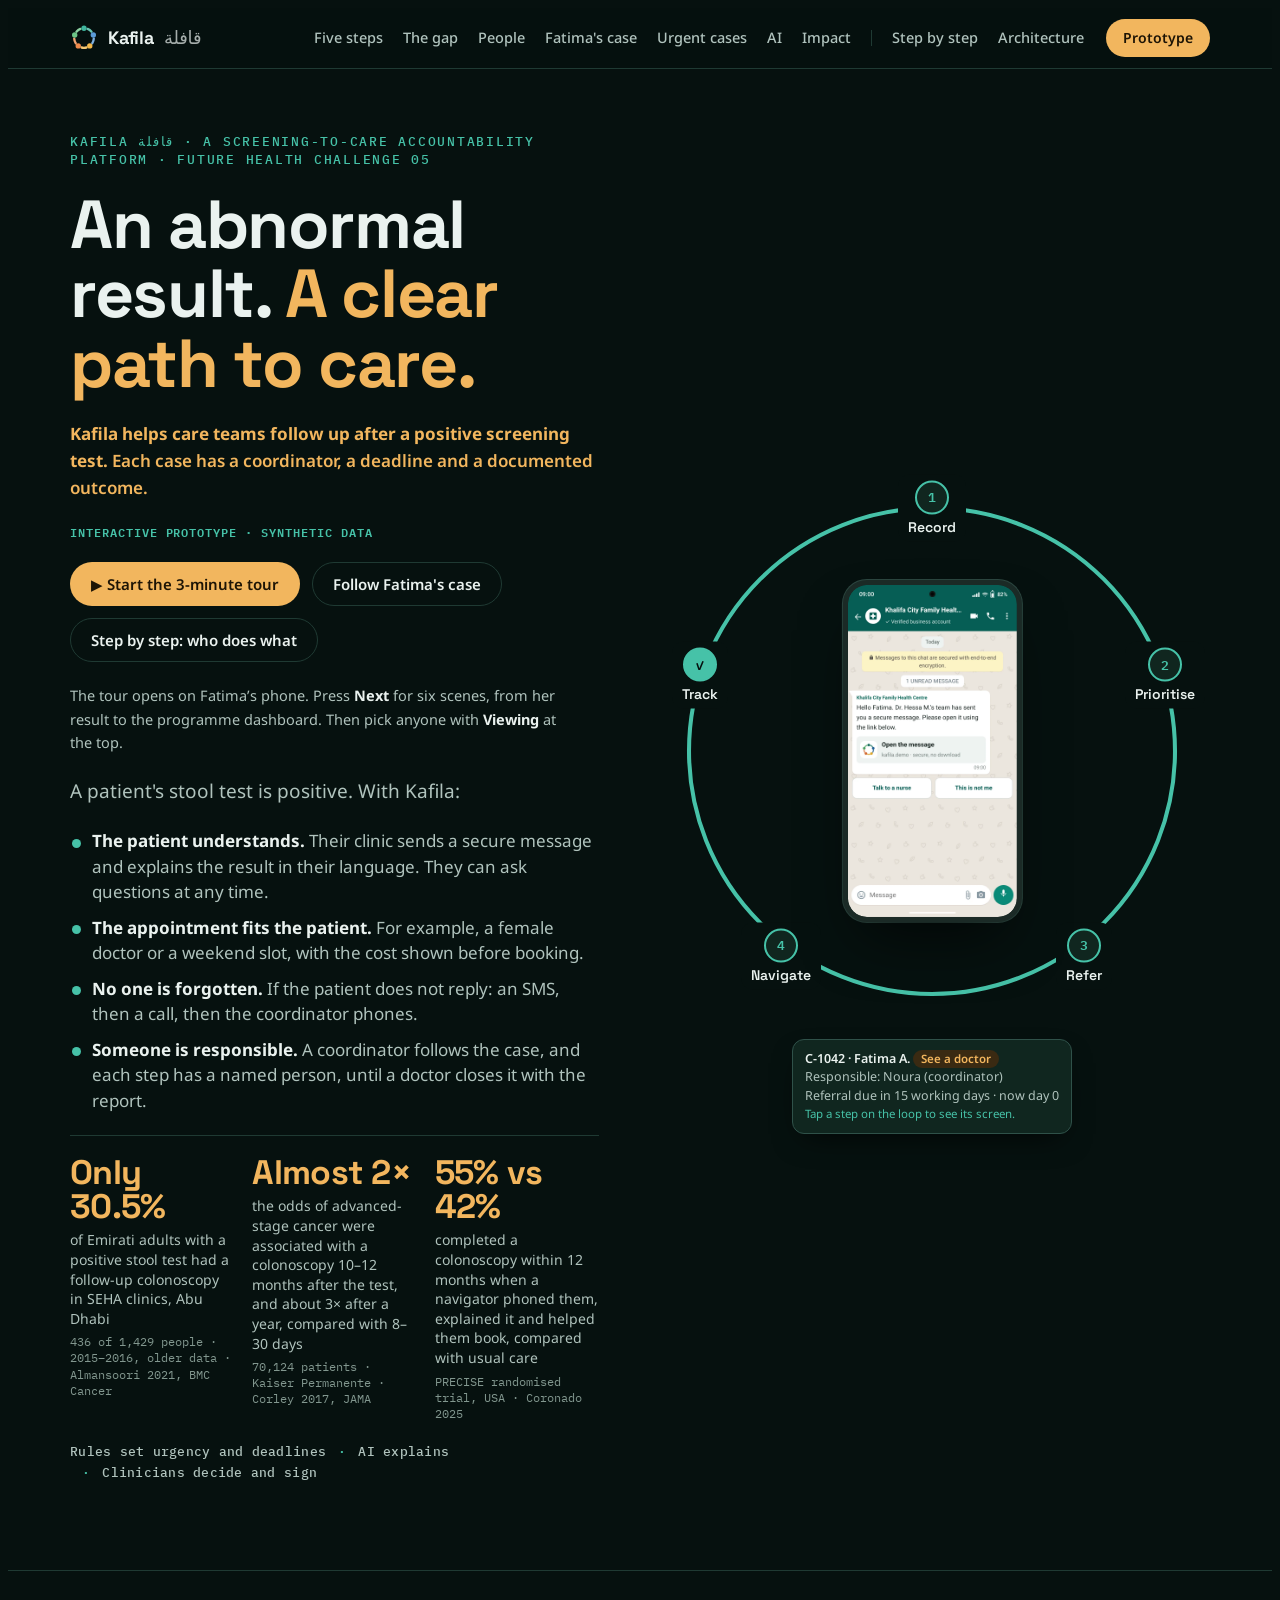
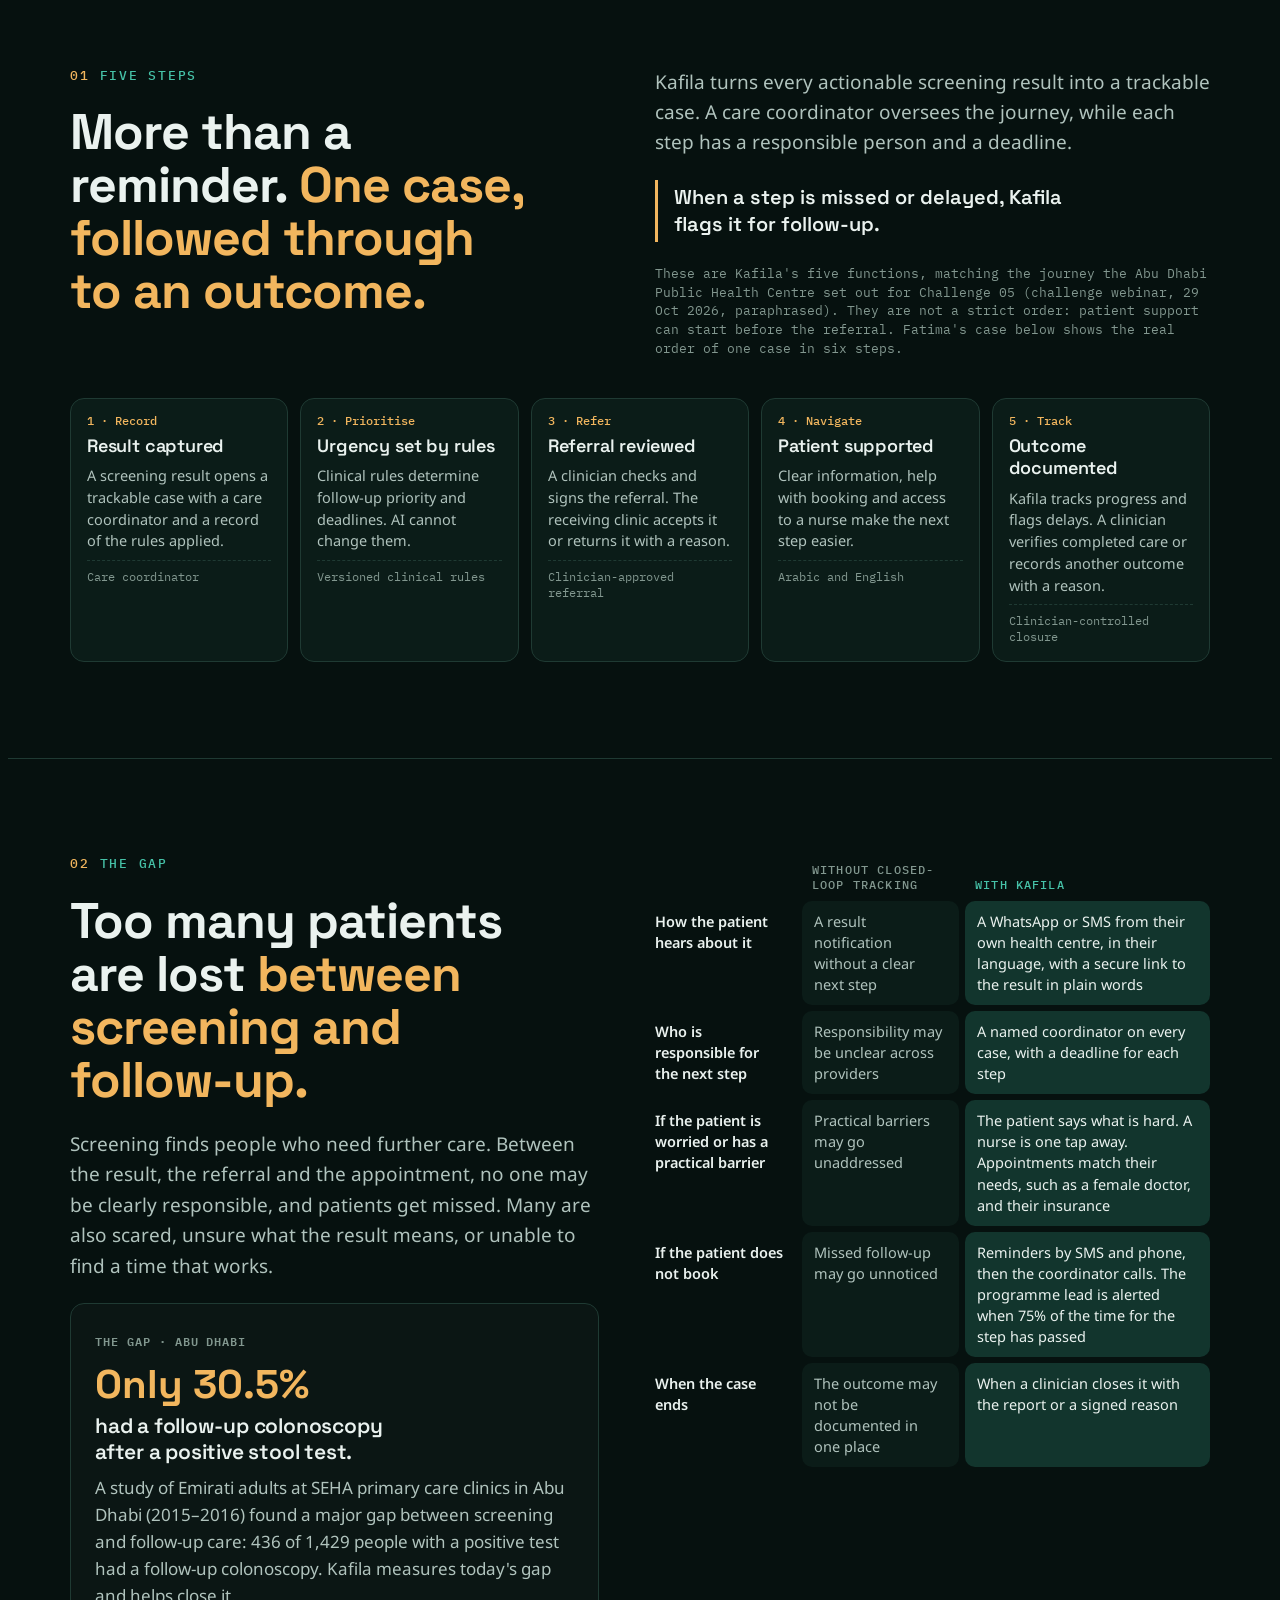
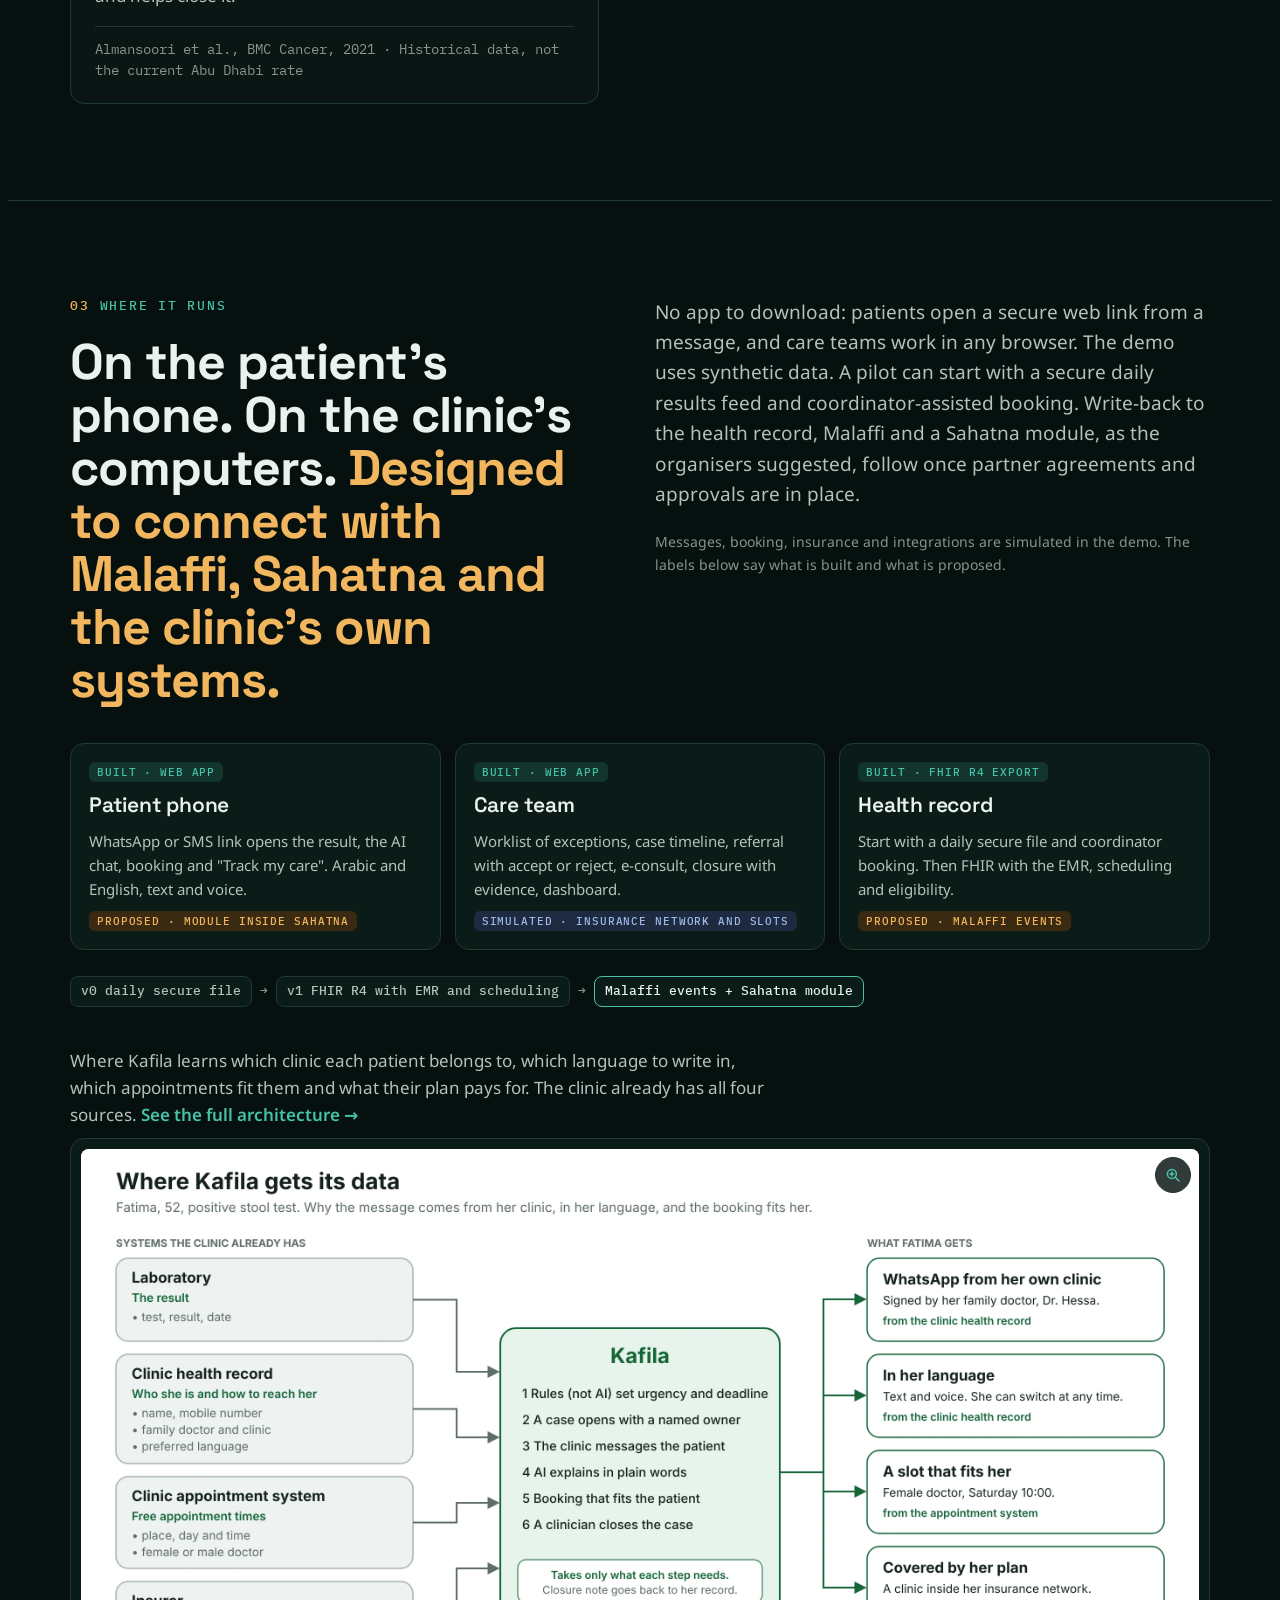
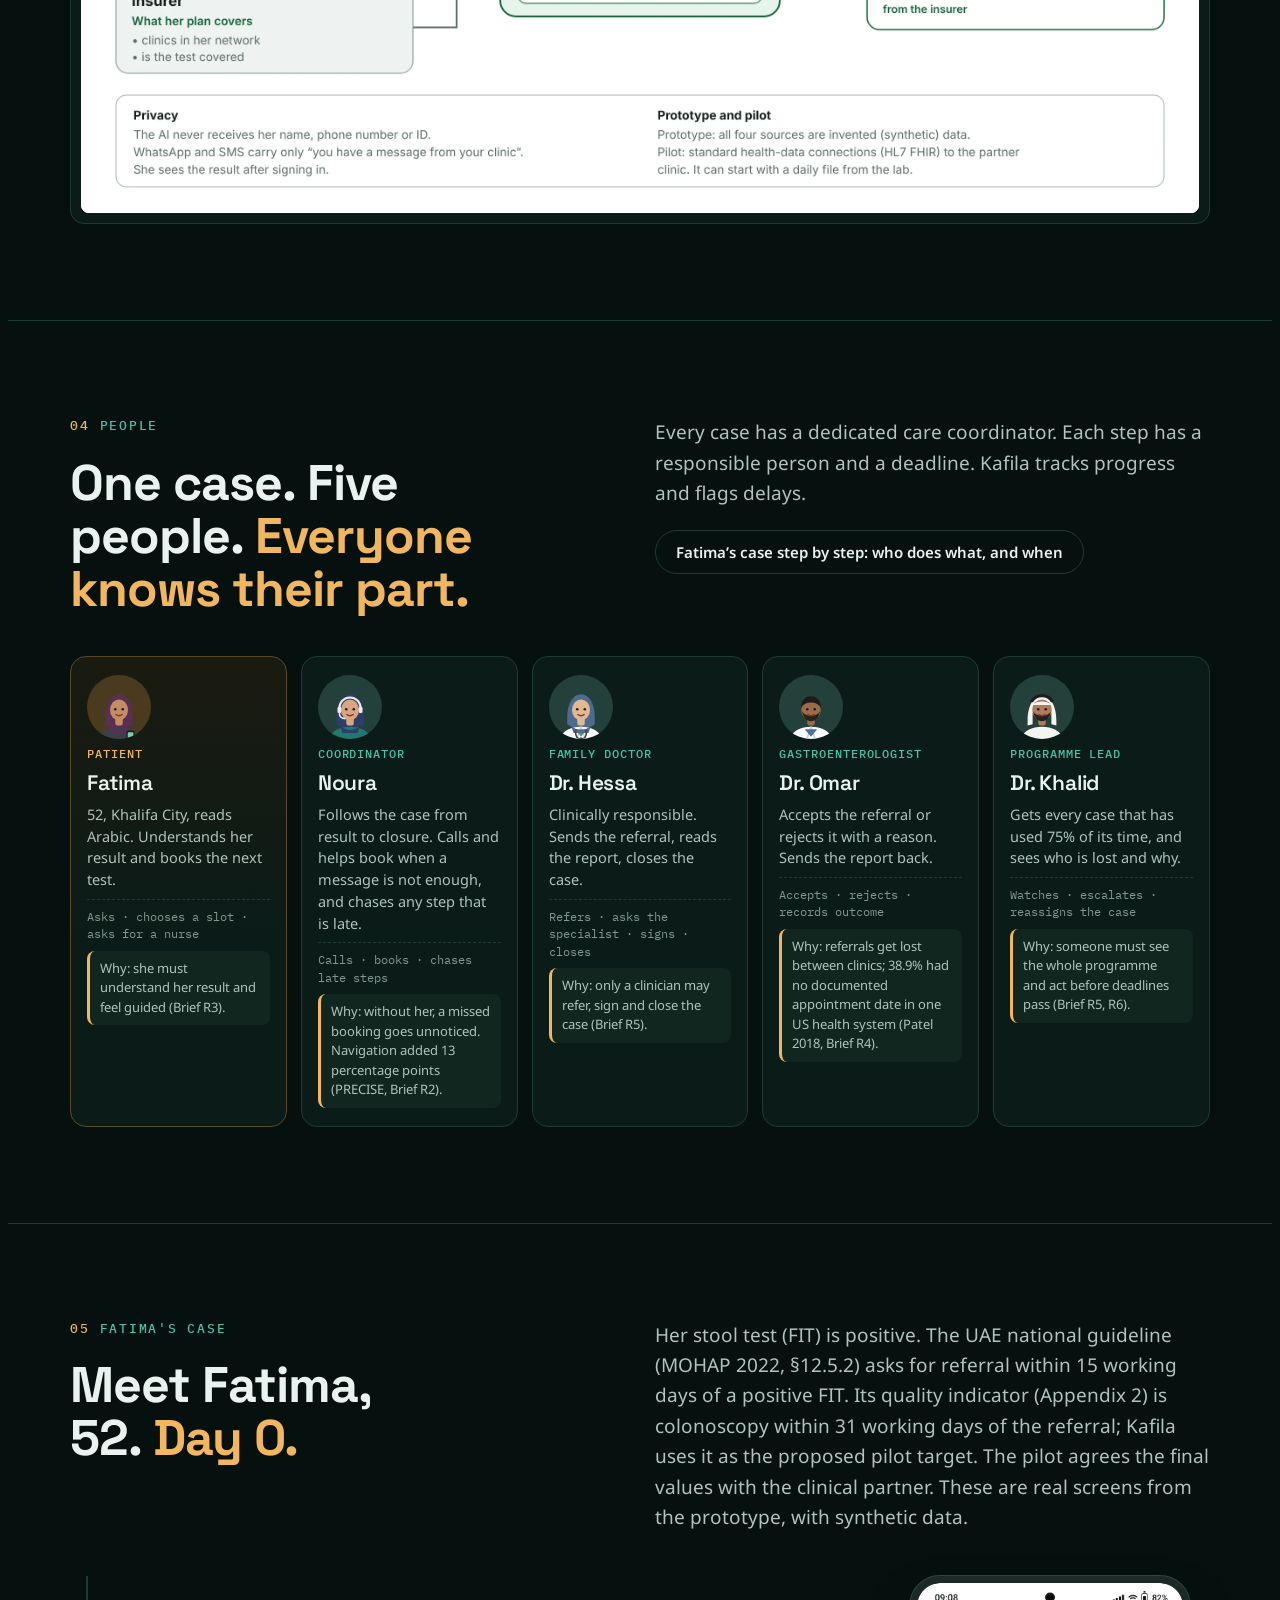
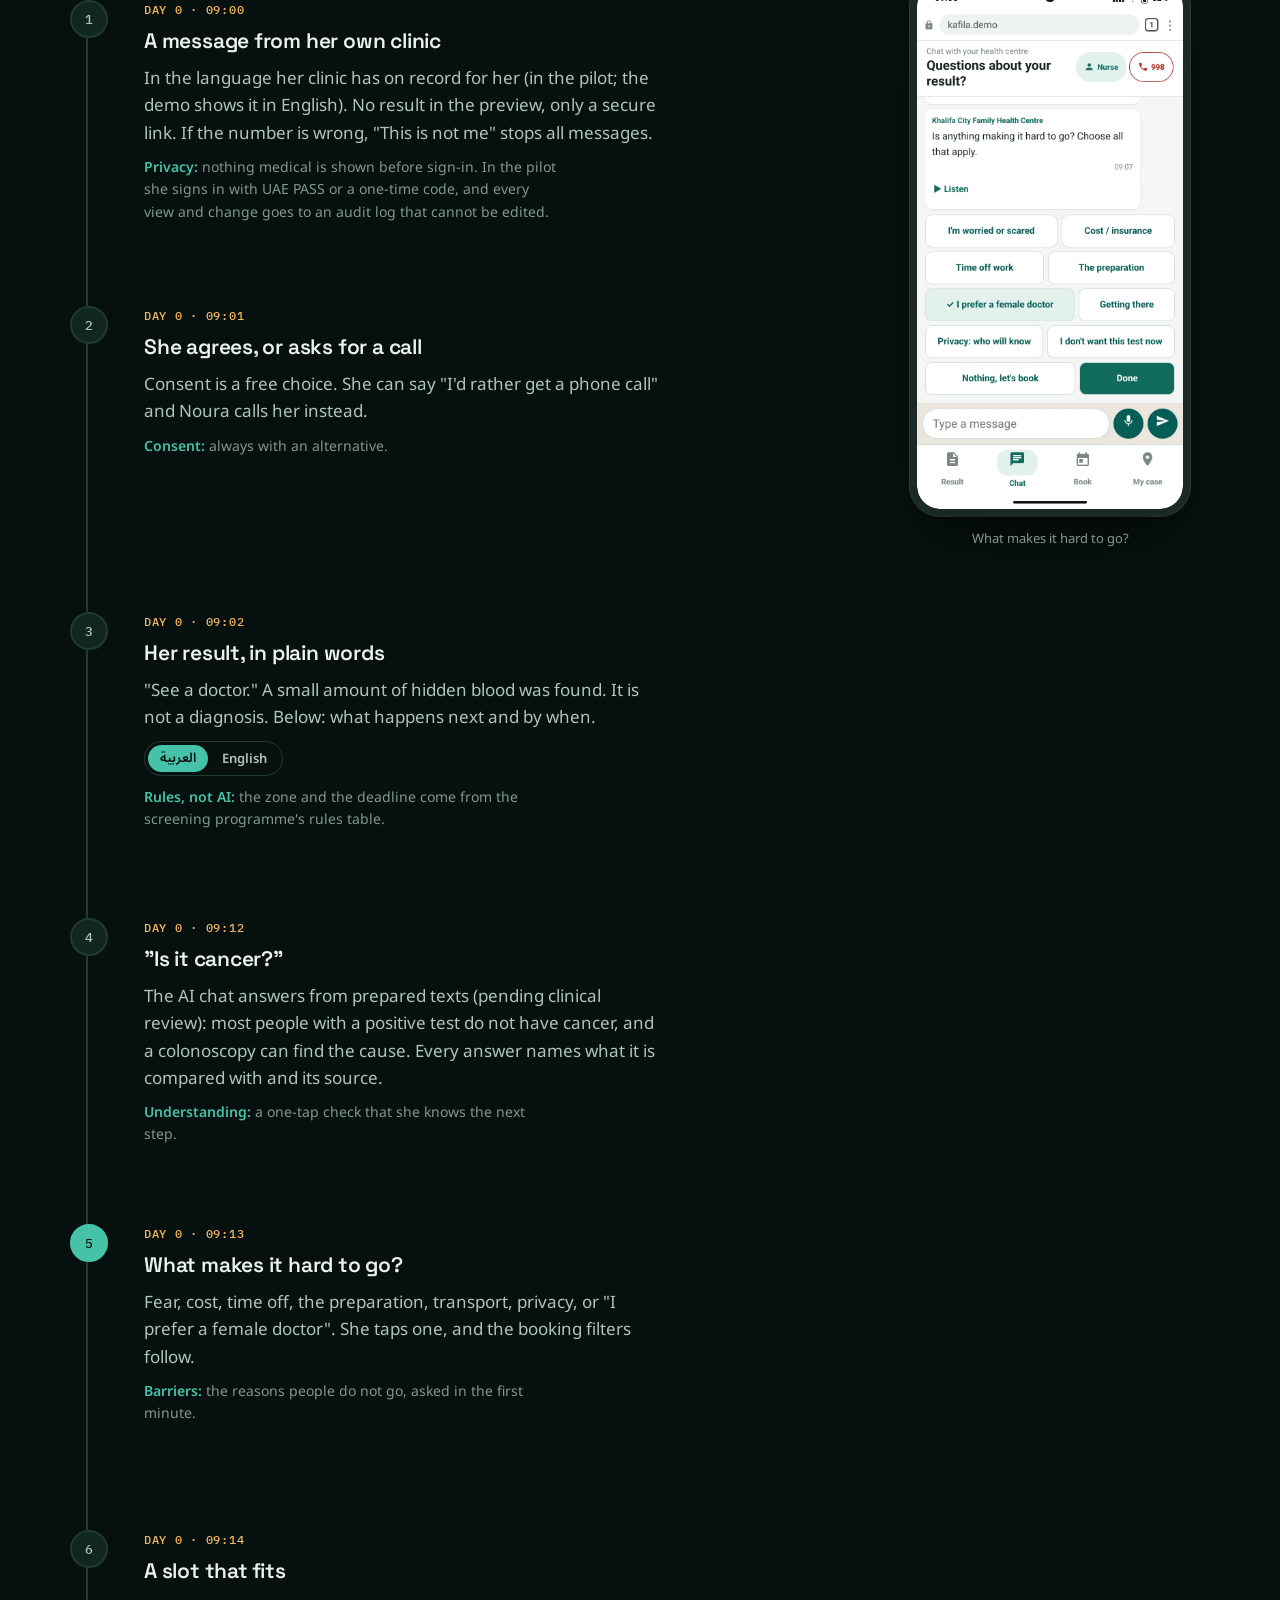
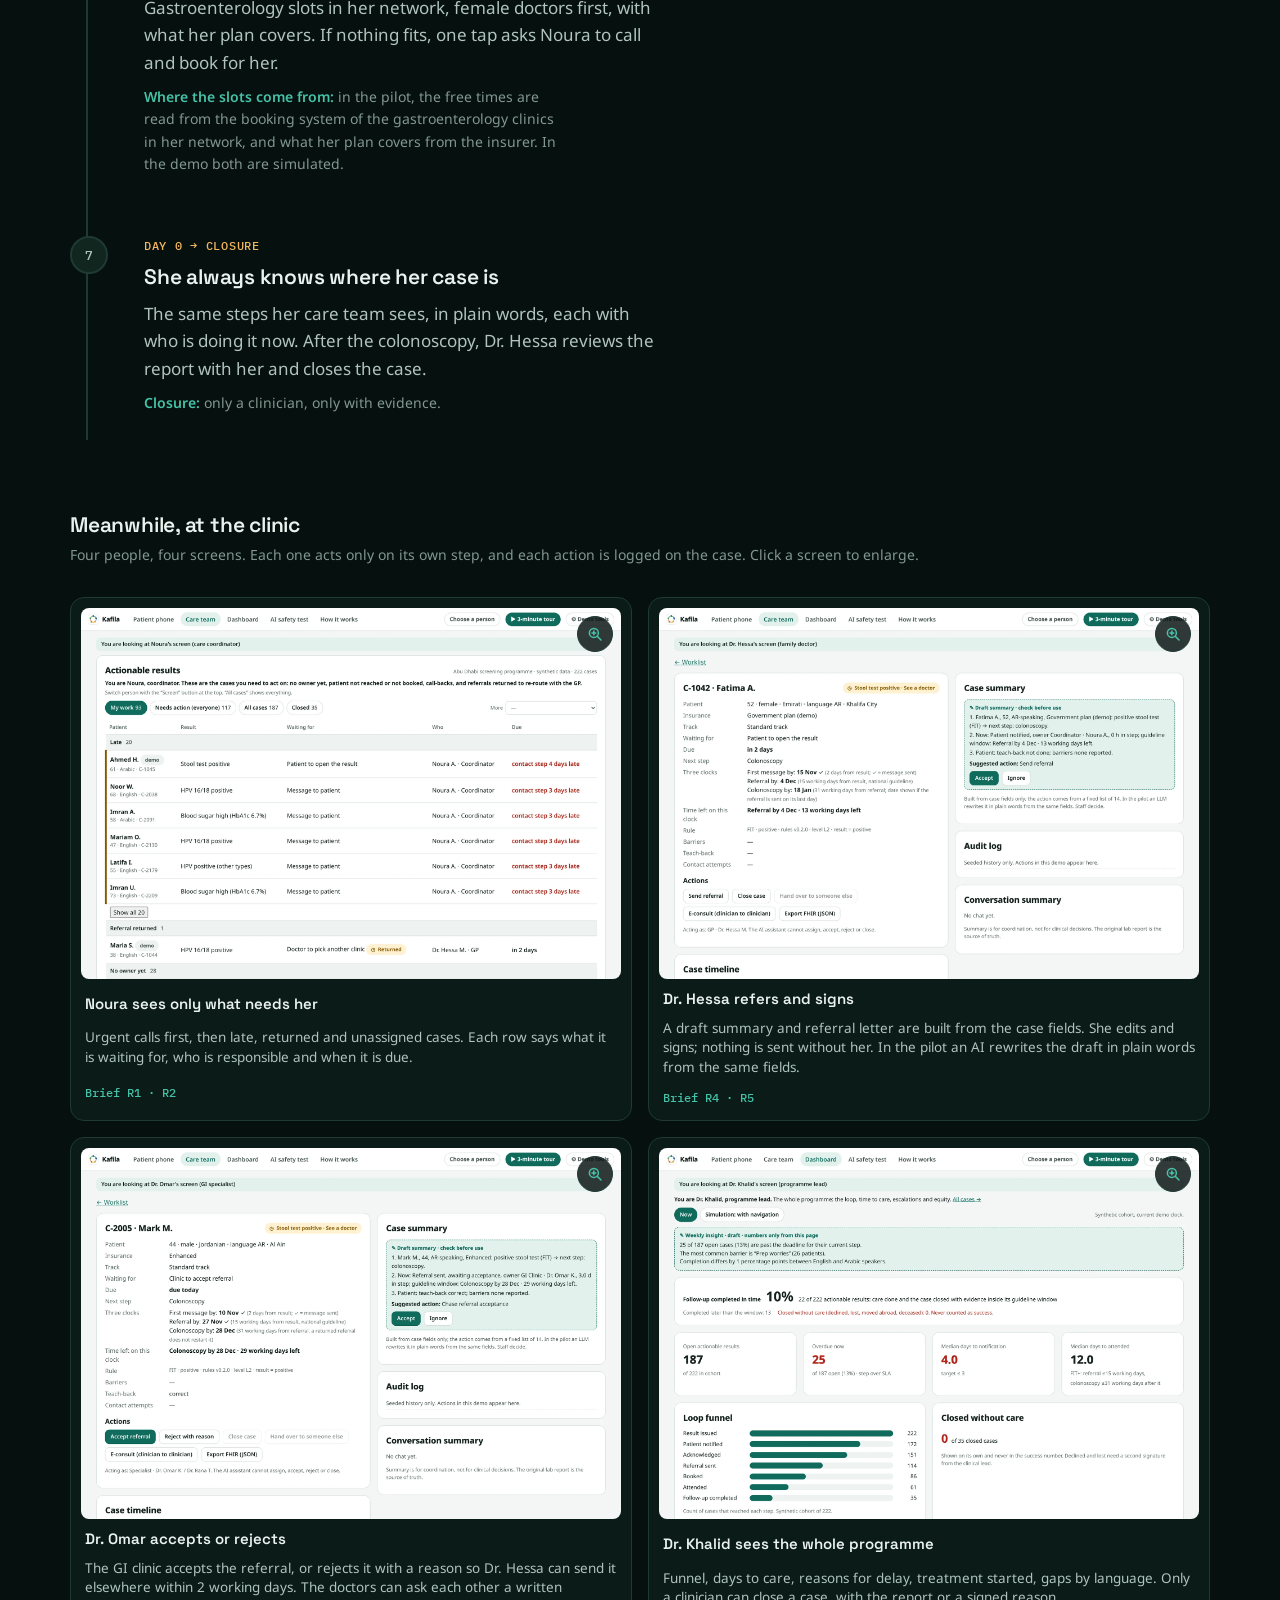
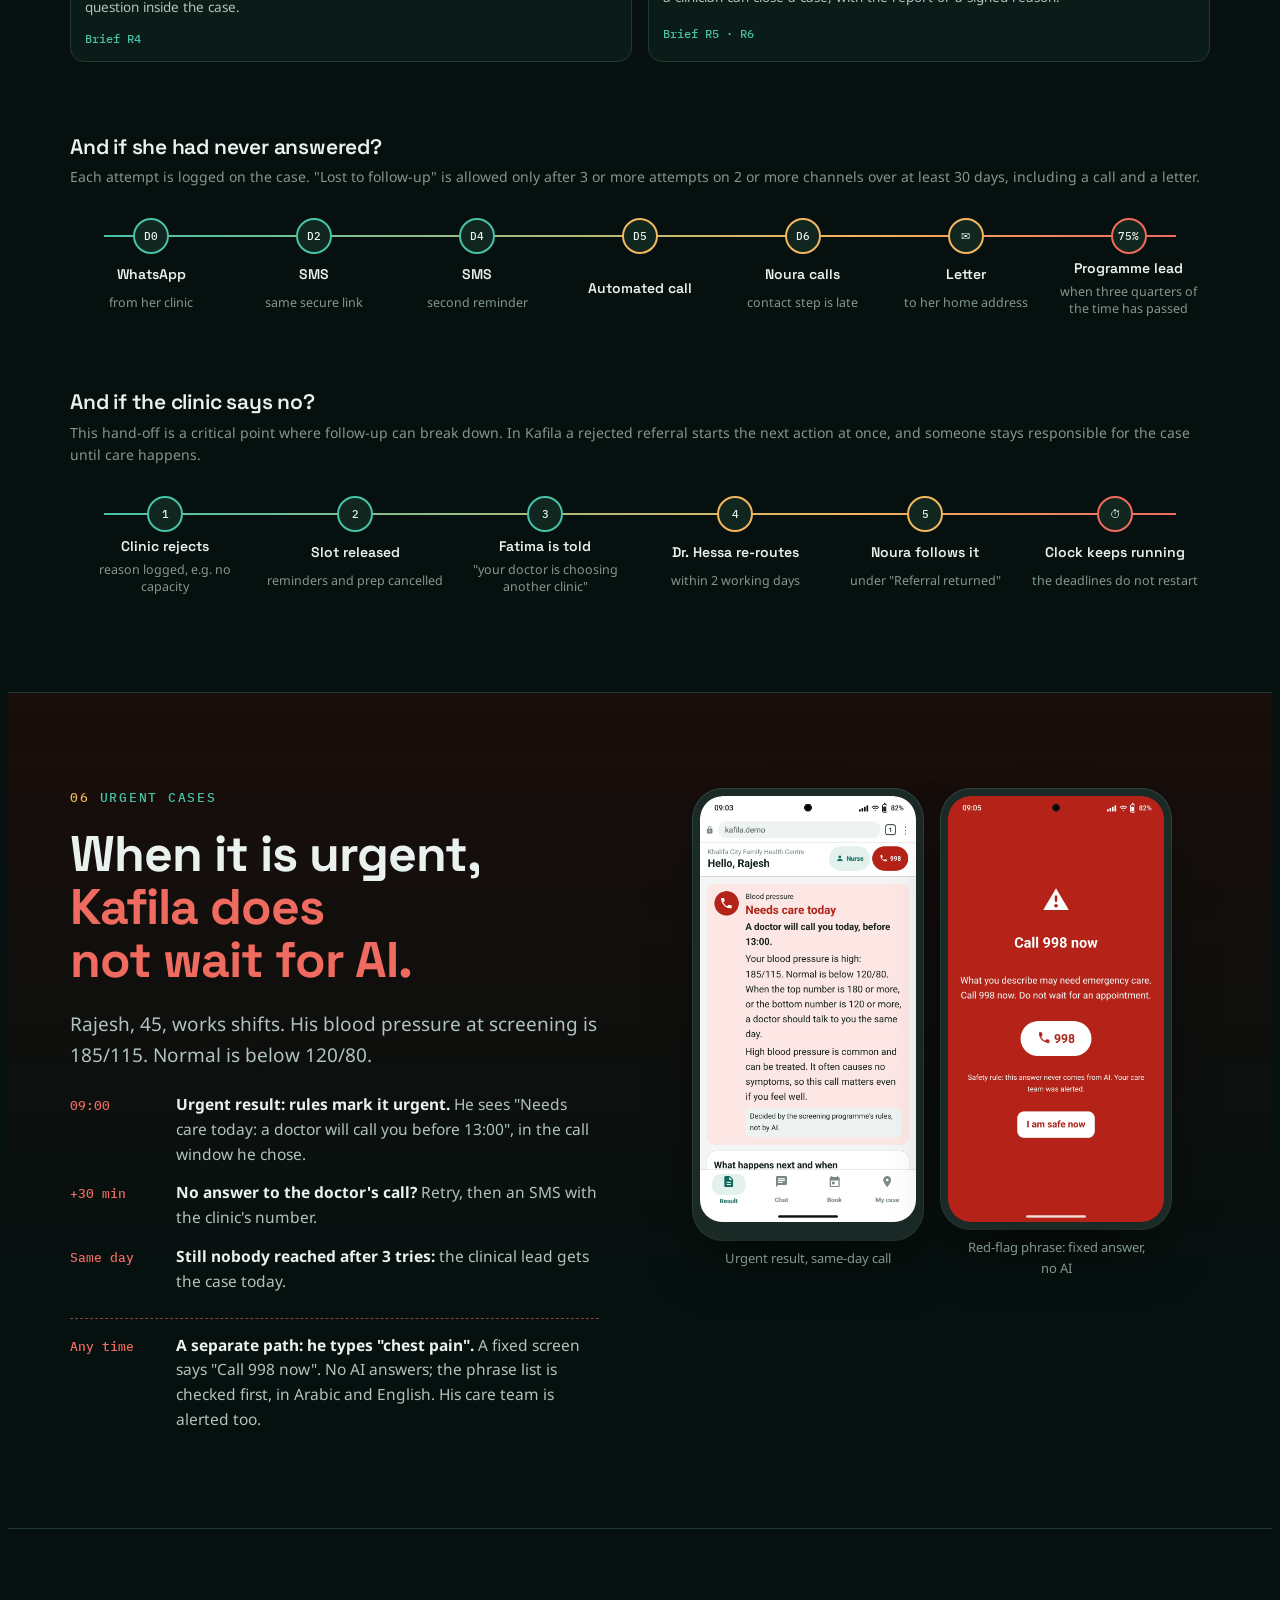
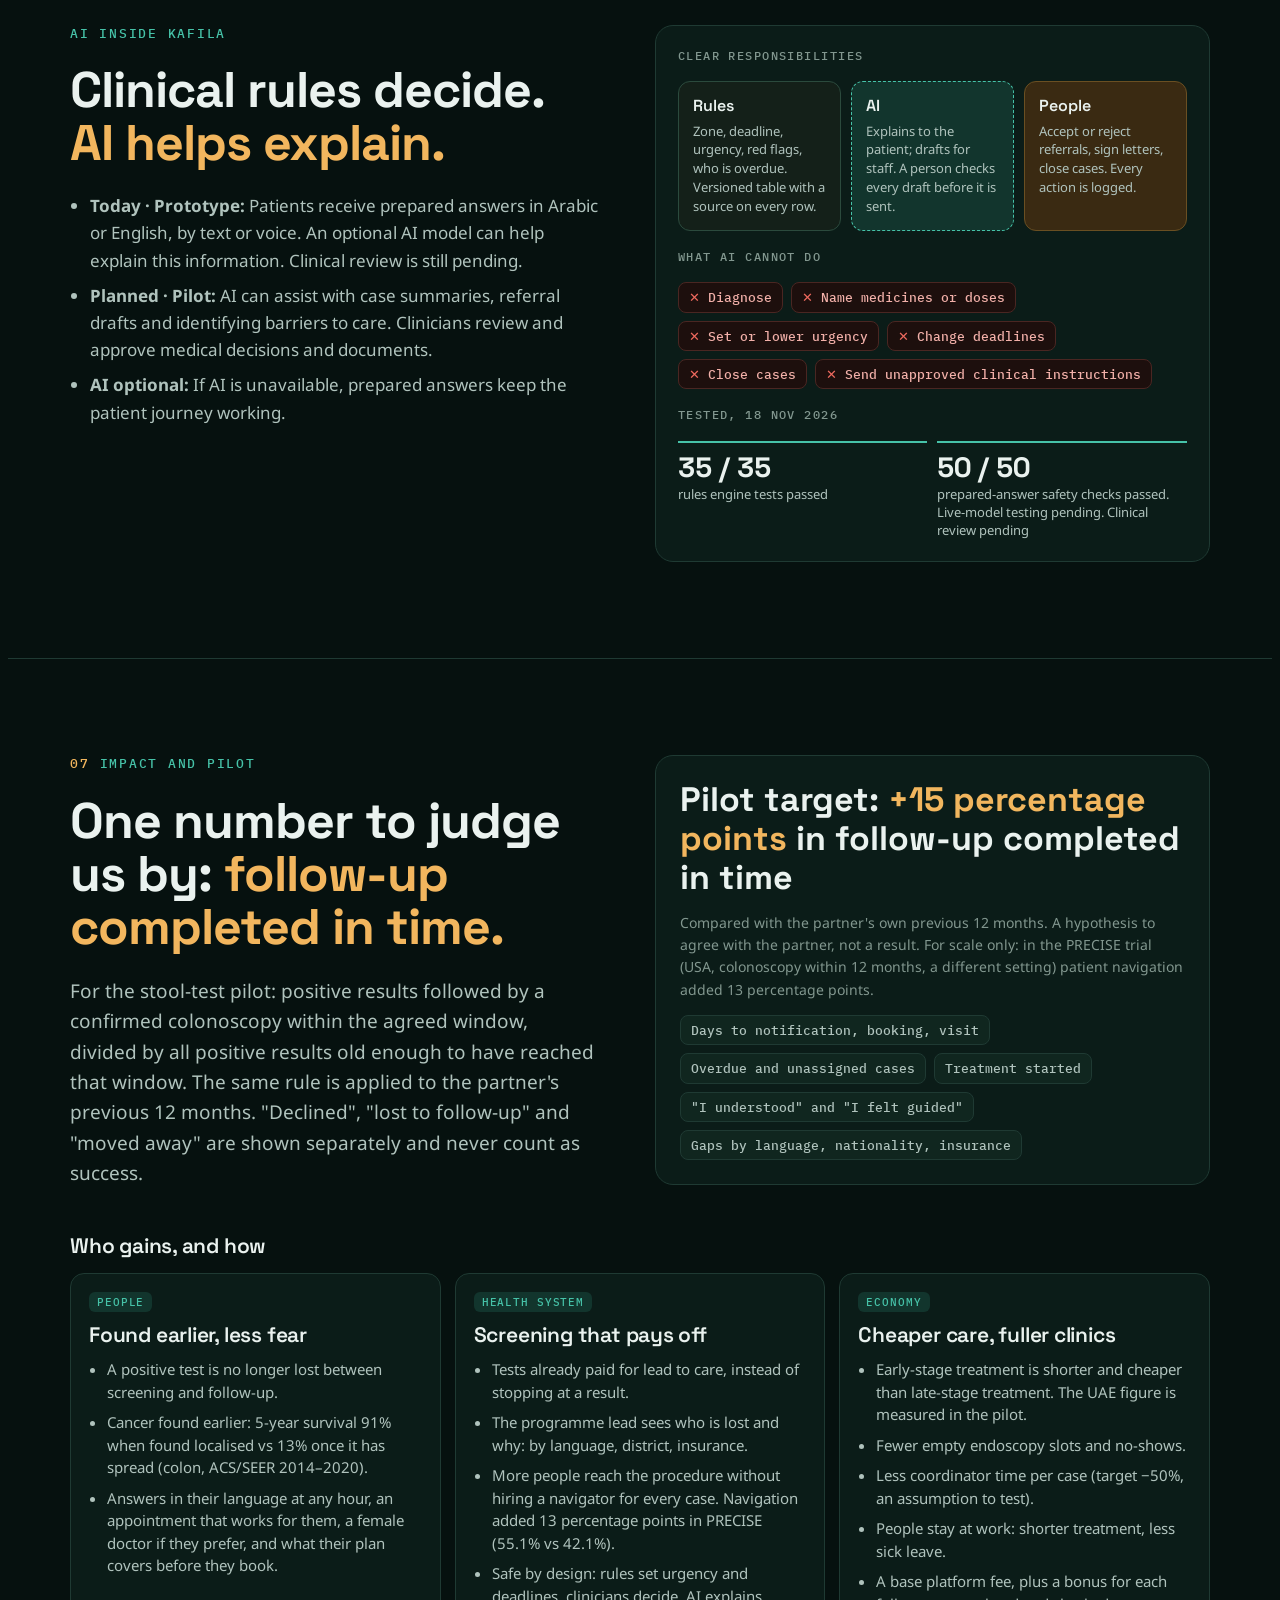
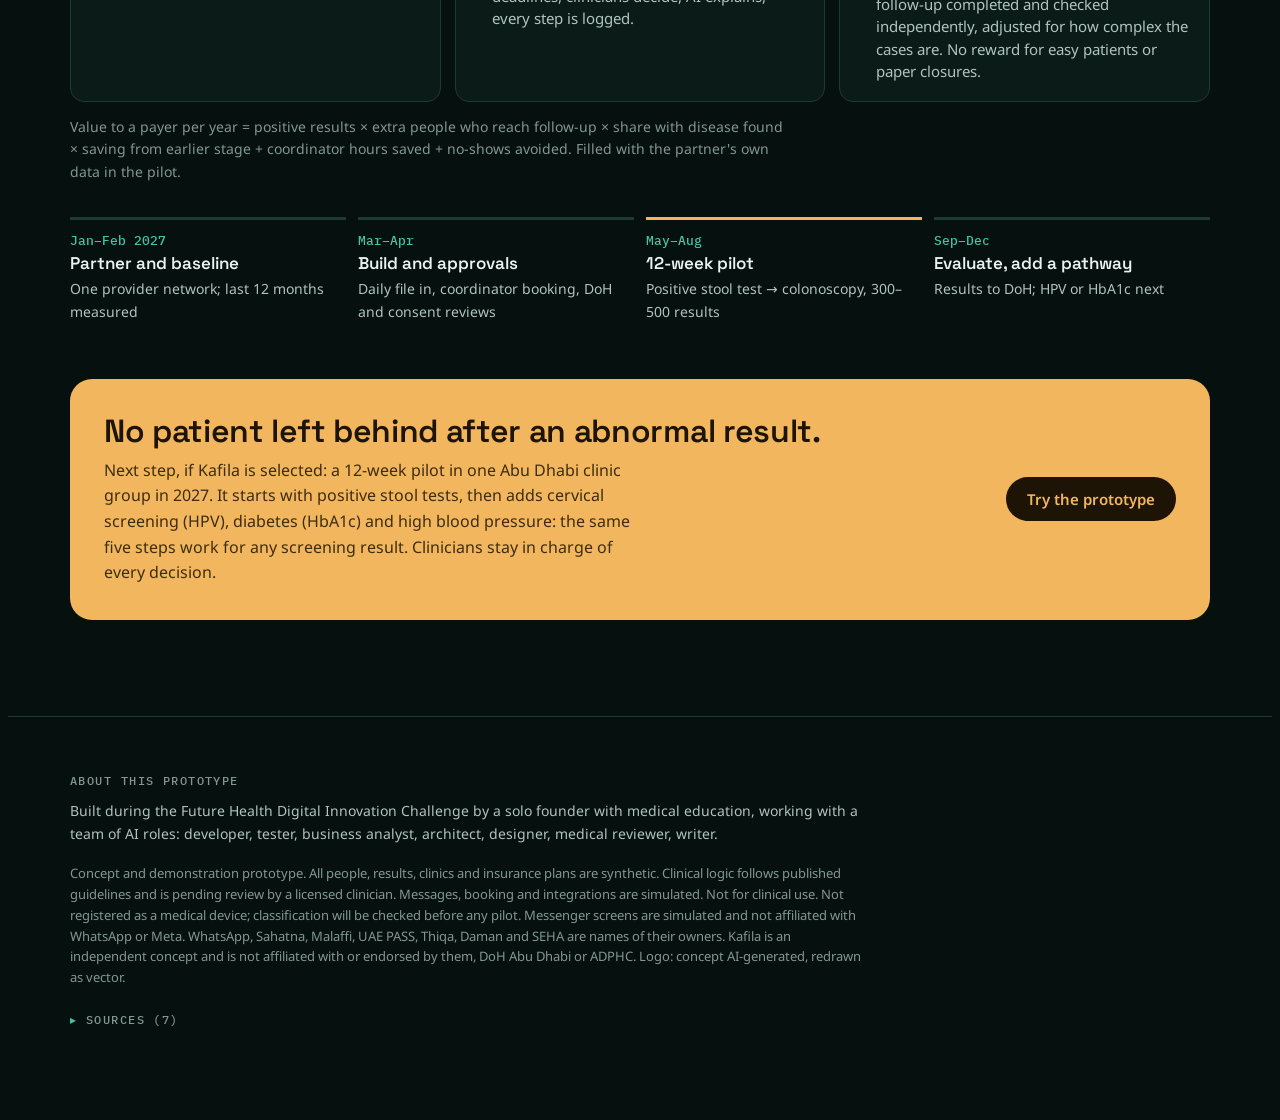
==== commit b4002345: "Prototype v41 (pre-final): no entry popup, one person menu (Viewing), About menu instead of tabs, to" ====
--- a/index.html
+++ b/index.html
@@ -354,11 +354,11 @@
       <p class="herofoot"><b>Kafila helps care teams follow up after a positive screening test.</b> Each case has a coordinator, a deadline and a documented outcome.</p>
       <p class="protolabel">Interactive prototype · synthetic data</p>
       <div class="cta">
-        <a class="btn solid" href="prototype/" target="_blank" rel="noopener">▶ Start the 3-minute tour</a>
+        <a class="btn solid" href="prototype/?tour=1" target="_blank" rel="noopener">▶ Start the 3-minute tour</a>
         <a class="btn line" href="#how">Follow Fatima's case</a>
         <a class="btn line" href="care-loop.html">Step by step: who does what</a>
       </div>
-      <p class="tryit">The prototype opens with a choice of people. Select <b>▶ 3-minute tour</b>: six scenes, from Fatima’s result to the programme dashboard.</p>
+      <p class="tryit">The tour opens on Fatima’s phone. Press <b>Next</b> for six scenes, from her result to the programme dashboard. Then pick anyone with <b>Viewing</b> at the top.</p>
       <p class="lede">A patient's stool test is positive. With Kafila:</p>
       <ul class="herolist">
         <li><b>The patient understands.</b> Their clinic sends a secure message and explains the result in their language. They can ask questions at any time.</li>
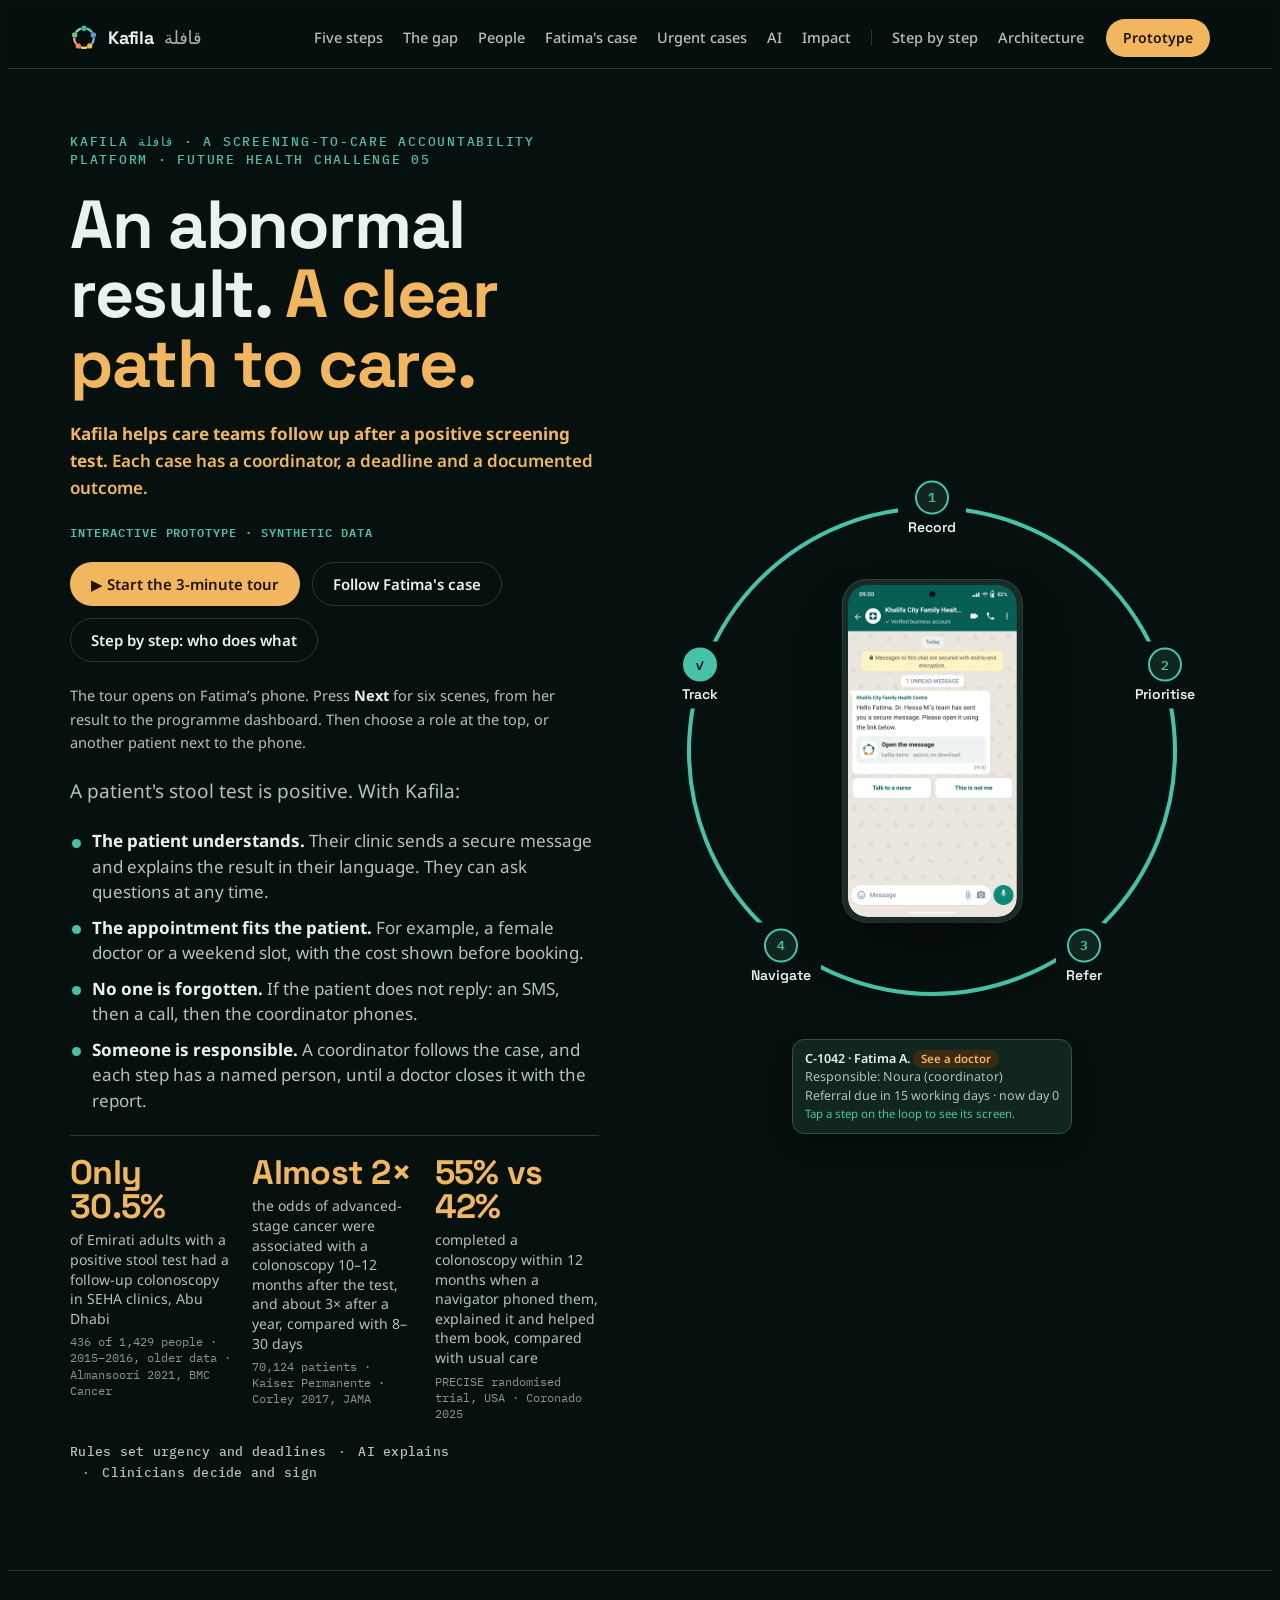
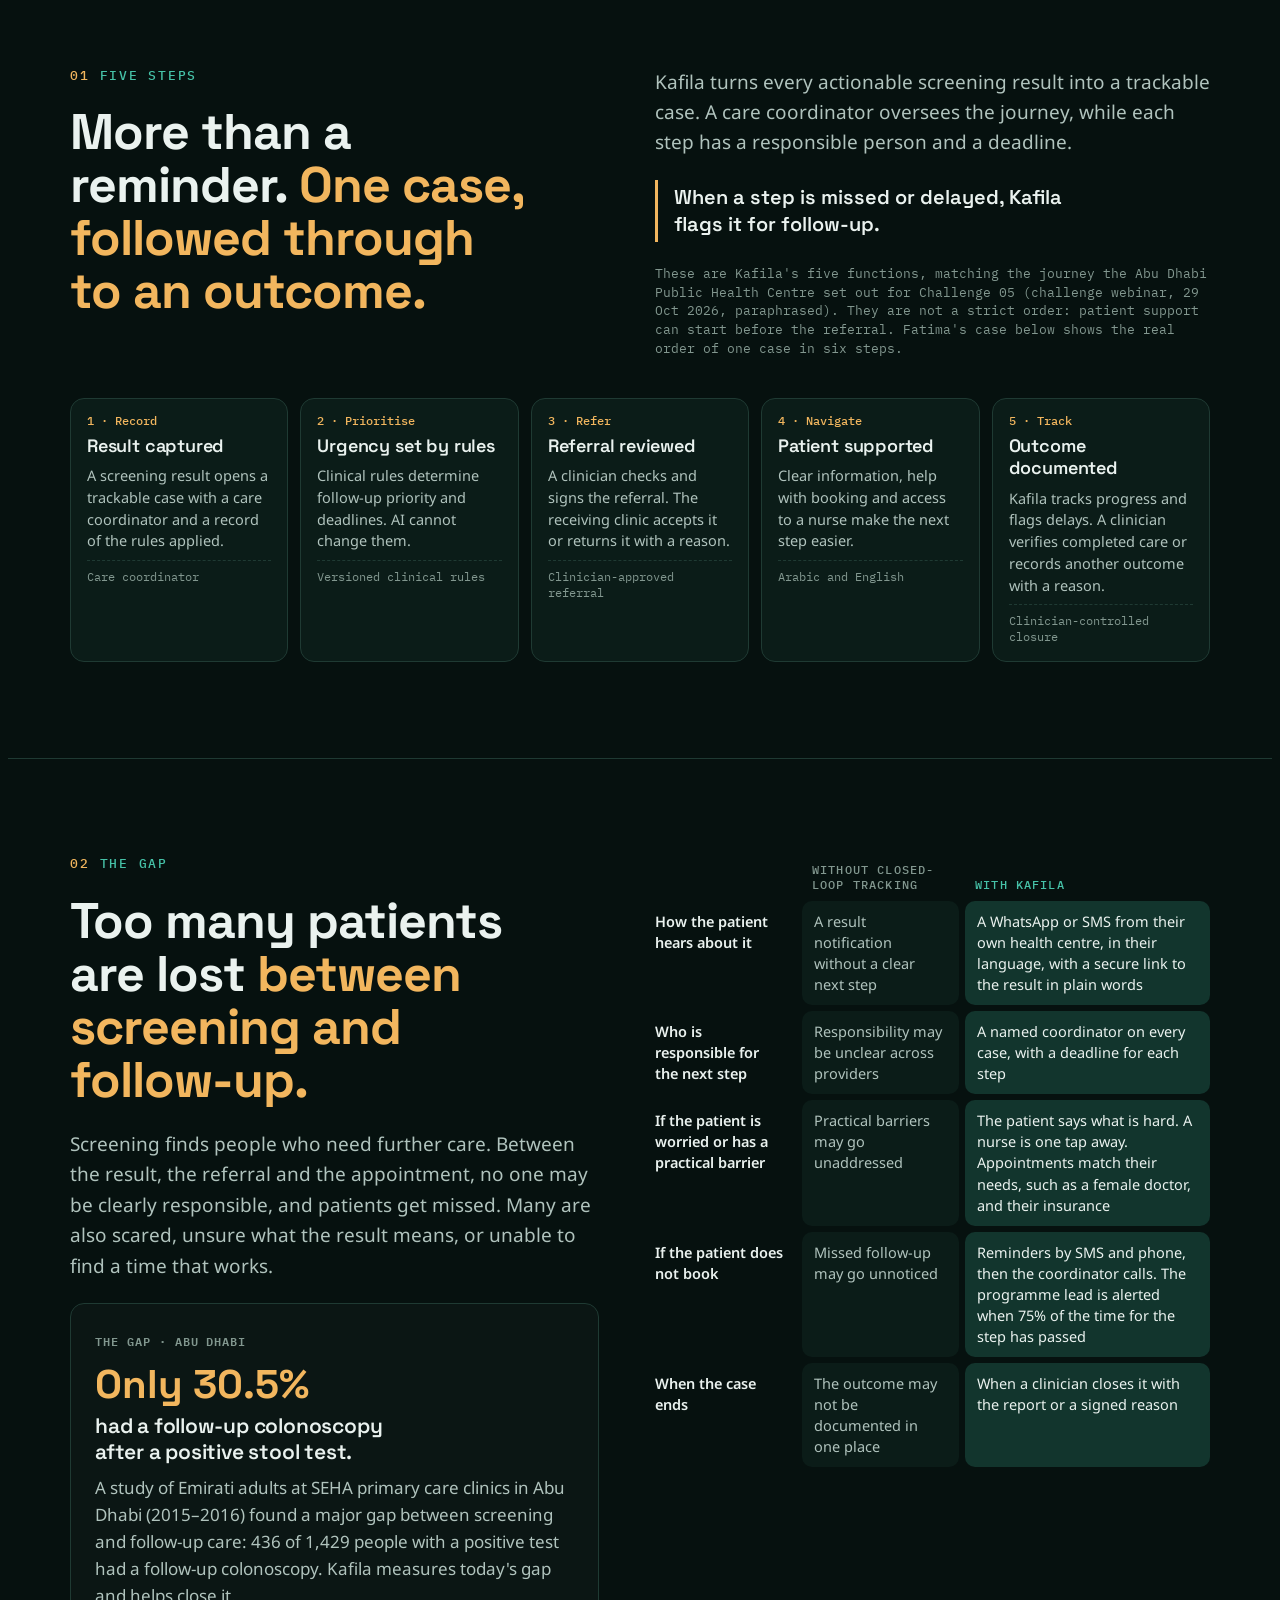
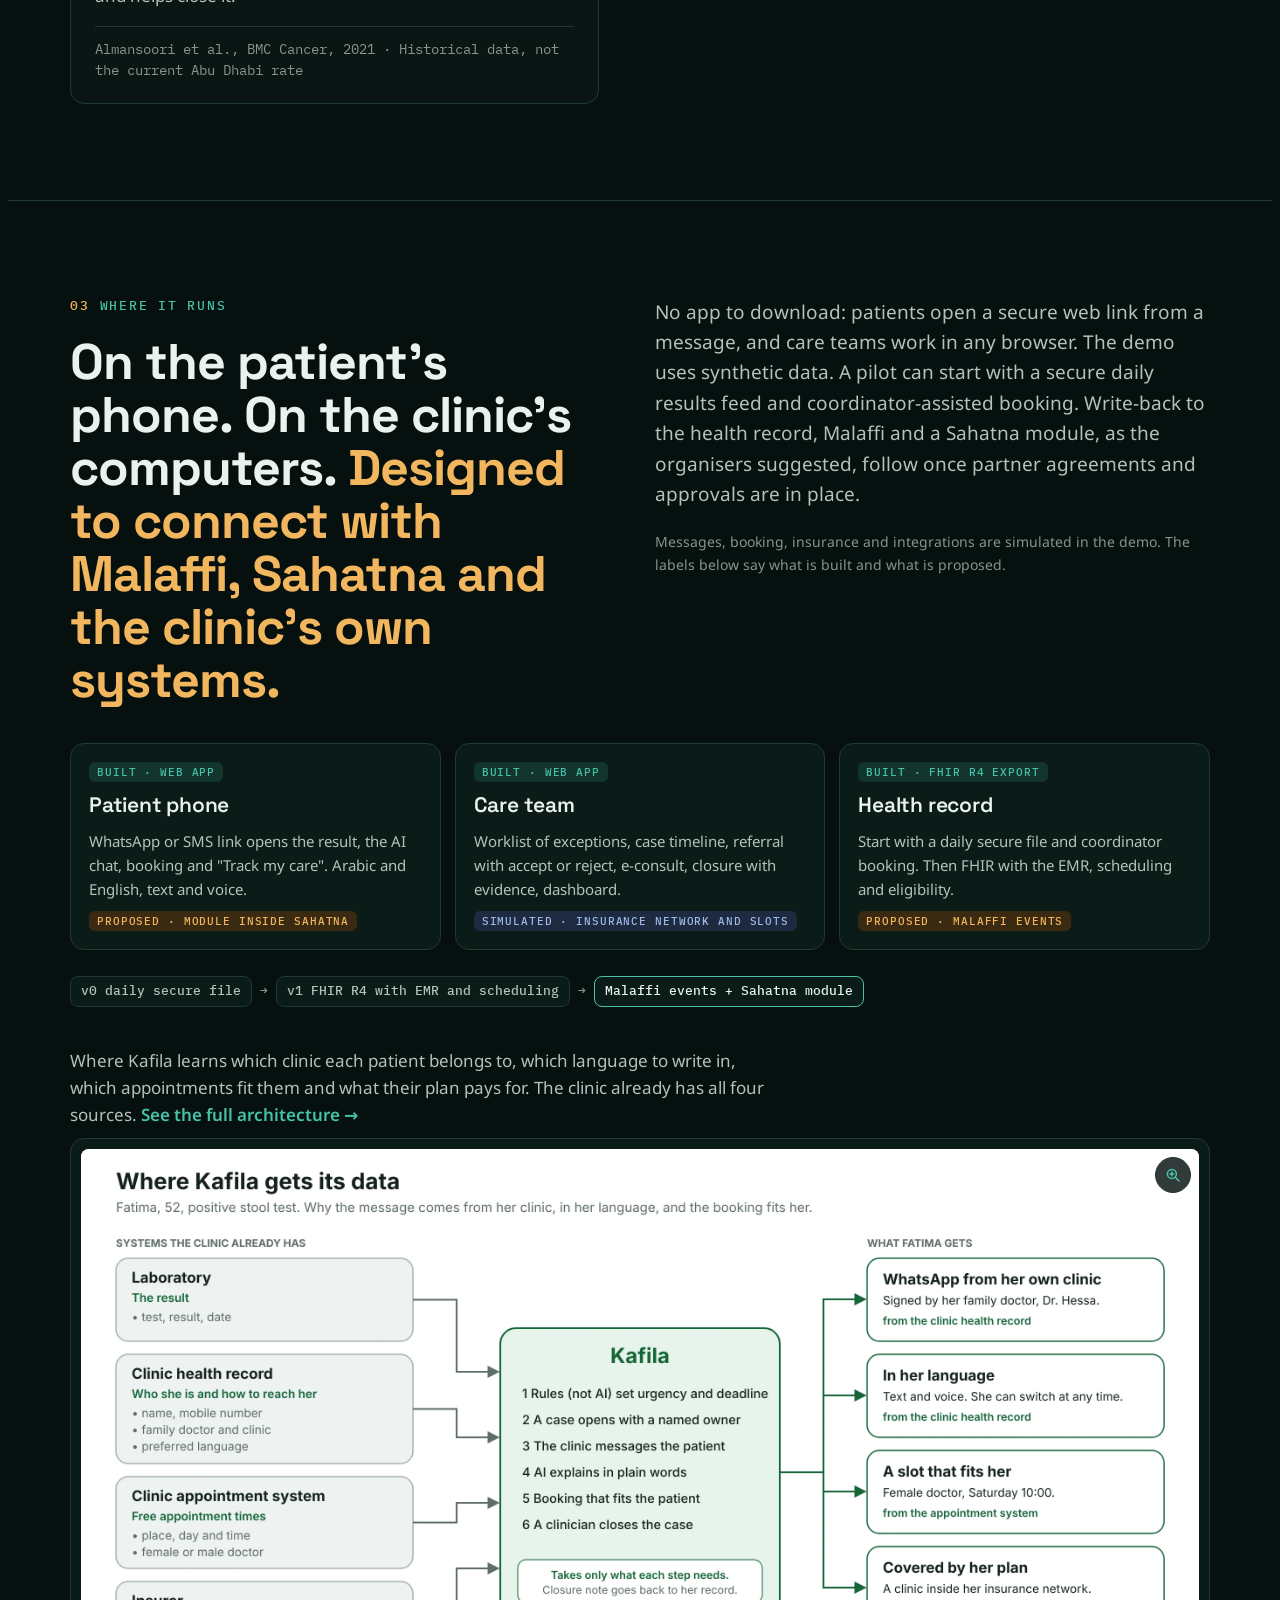
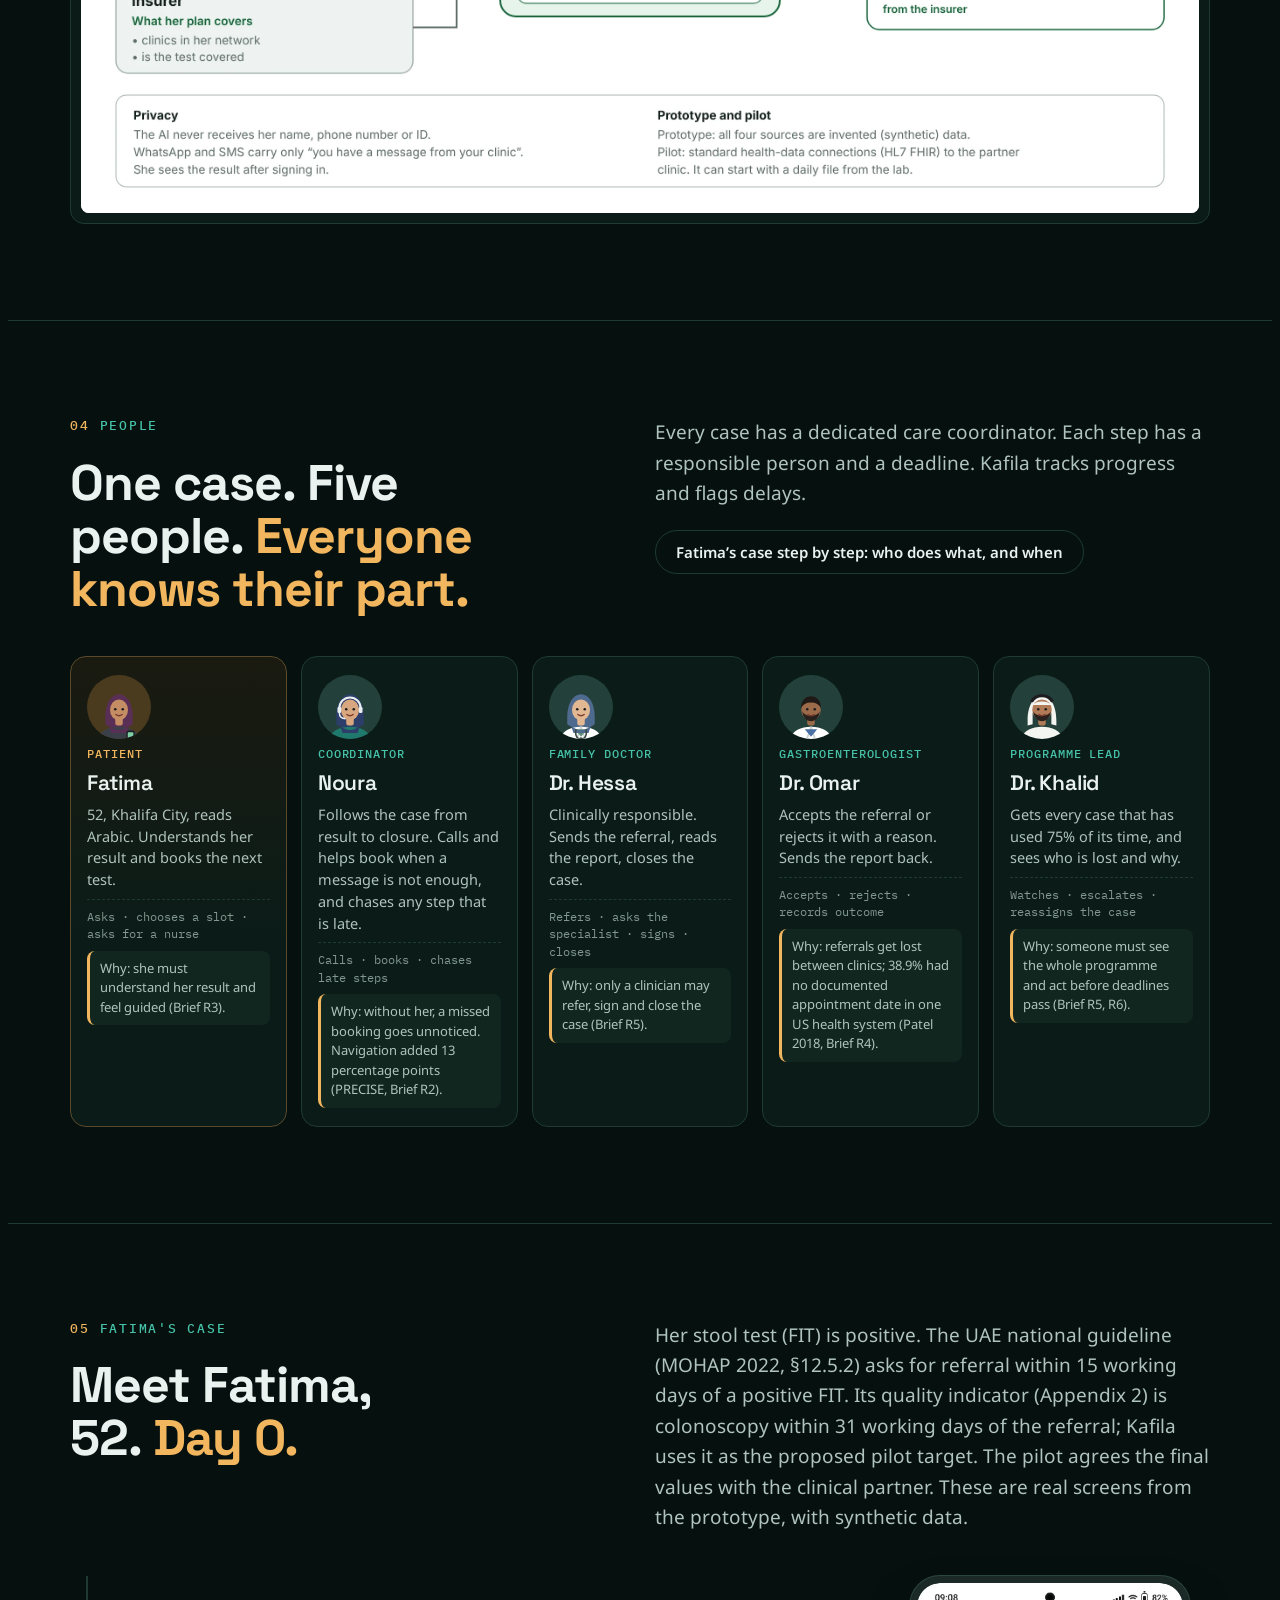
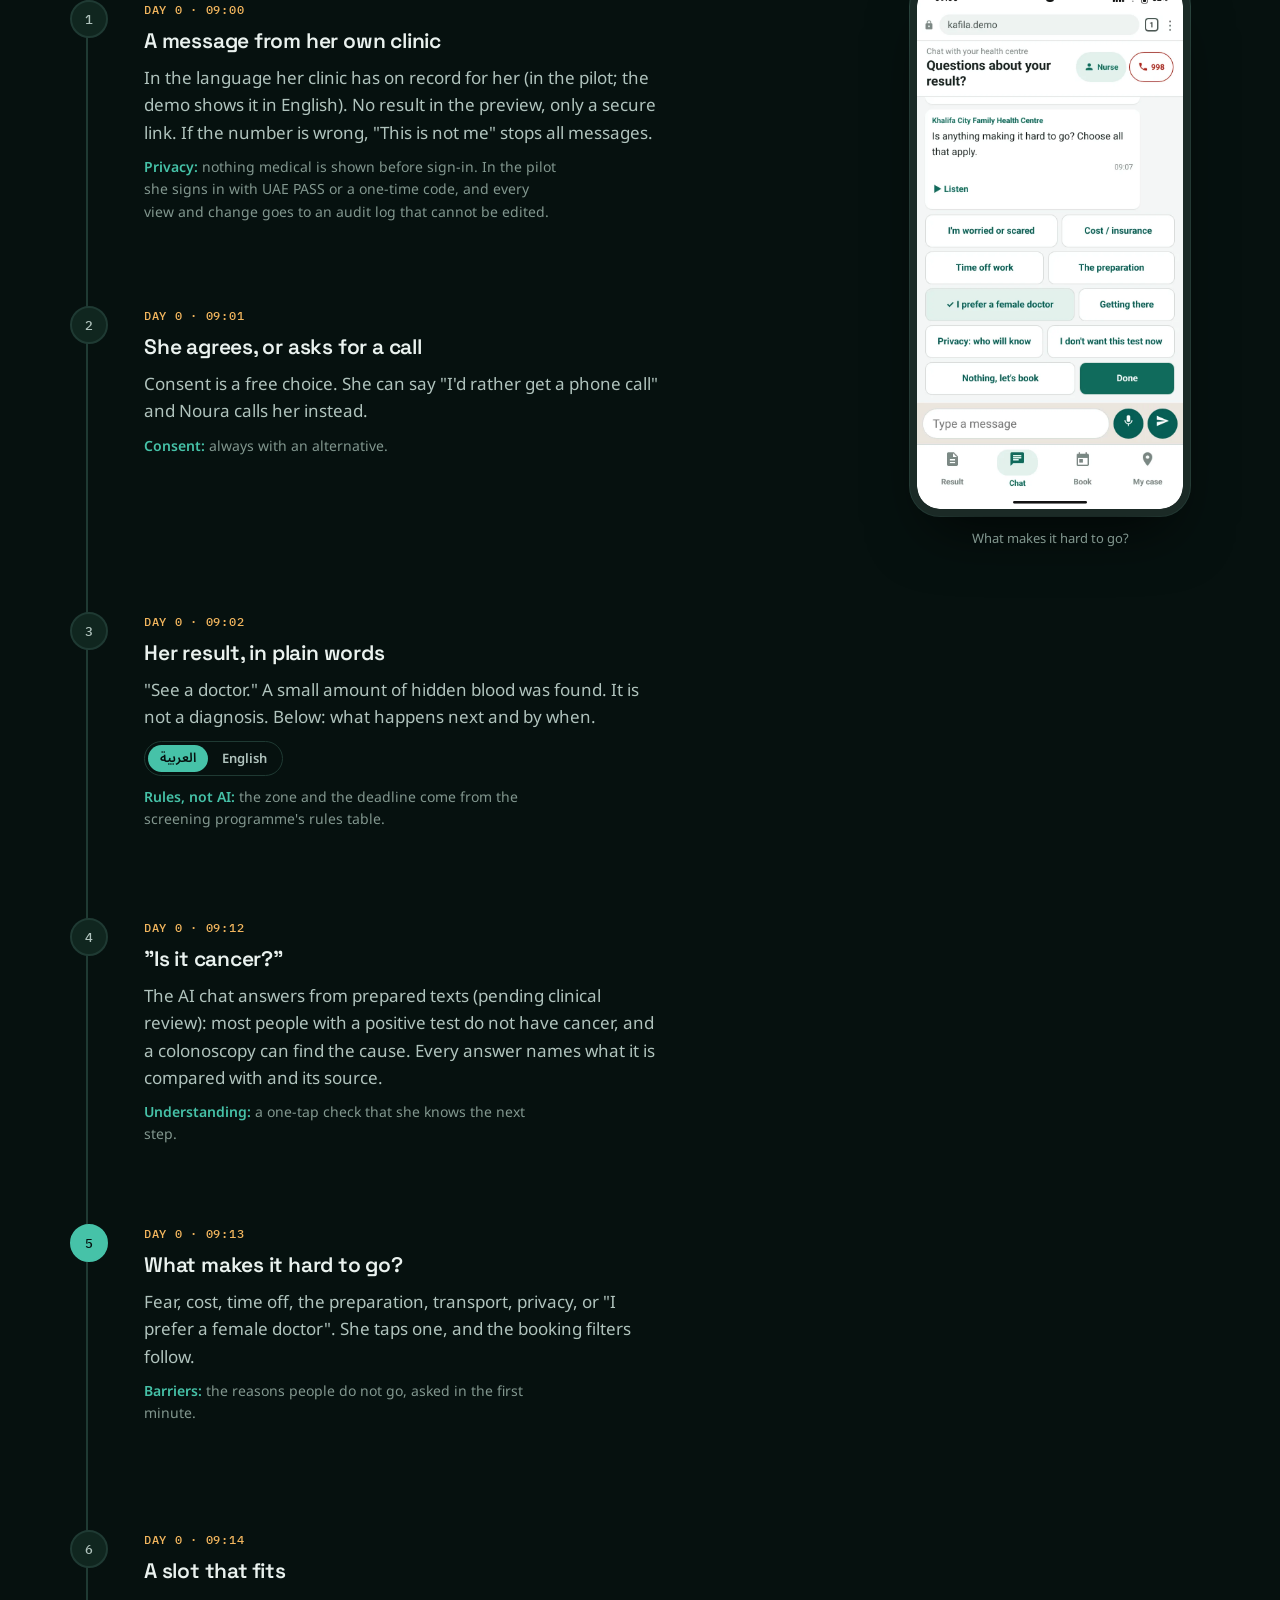
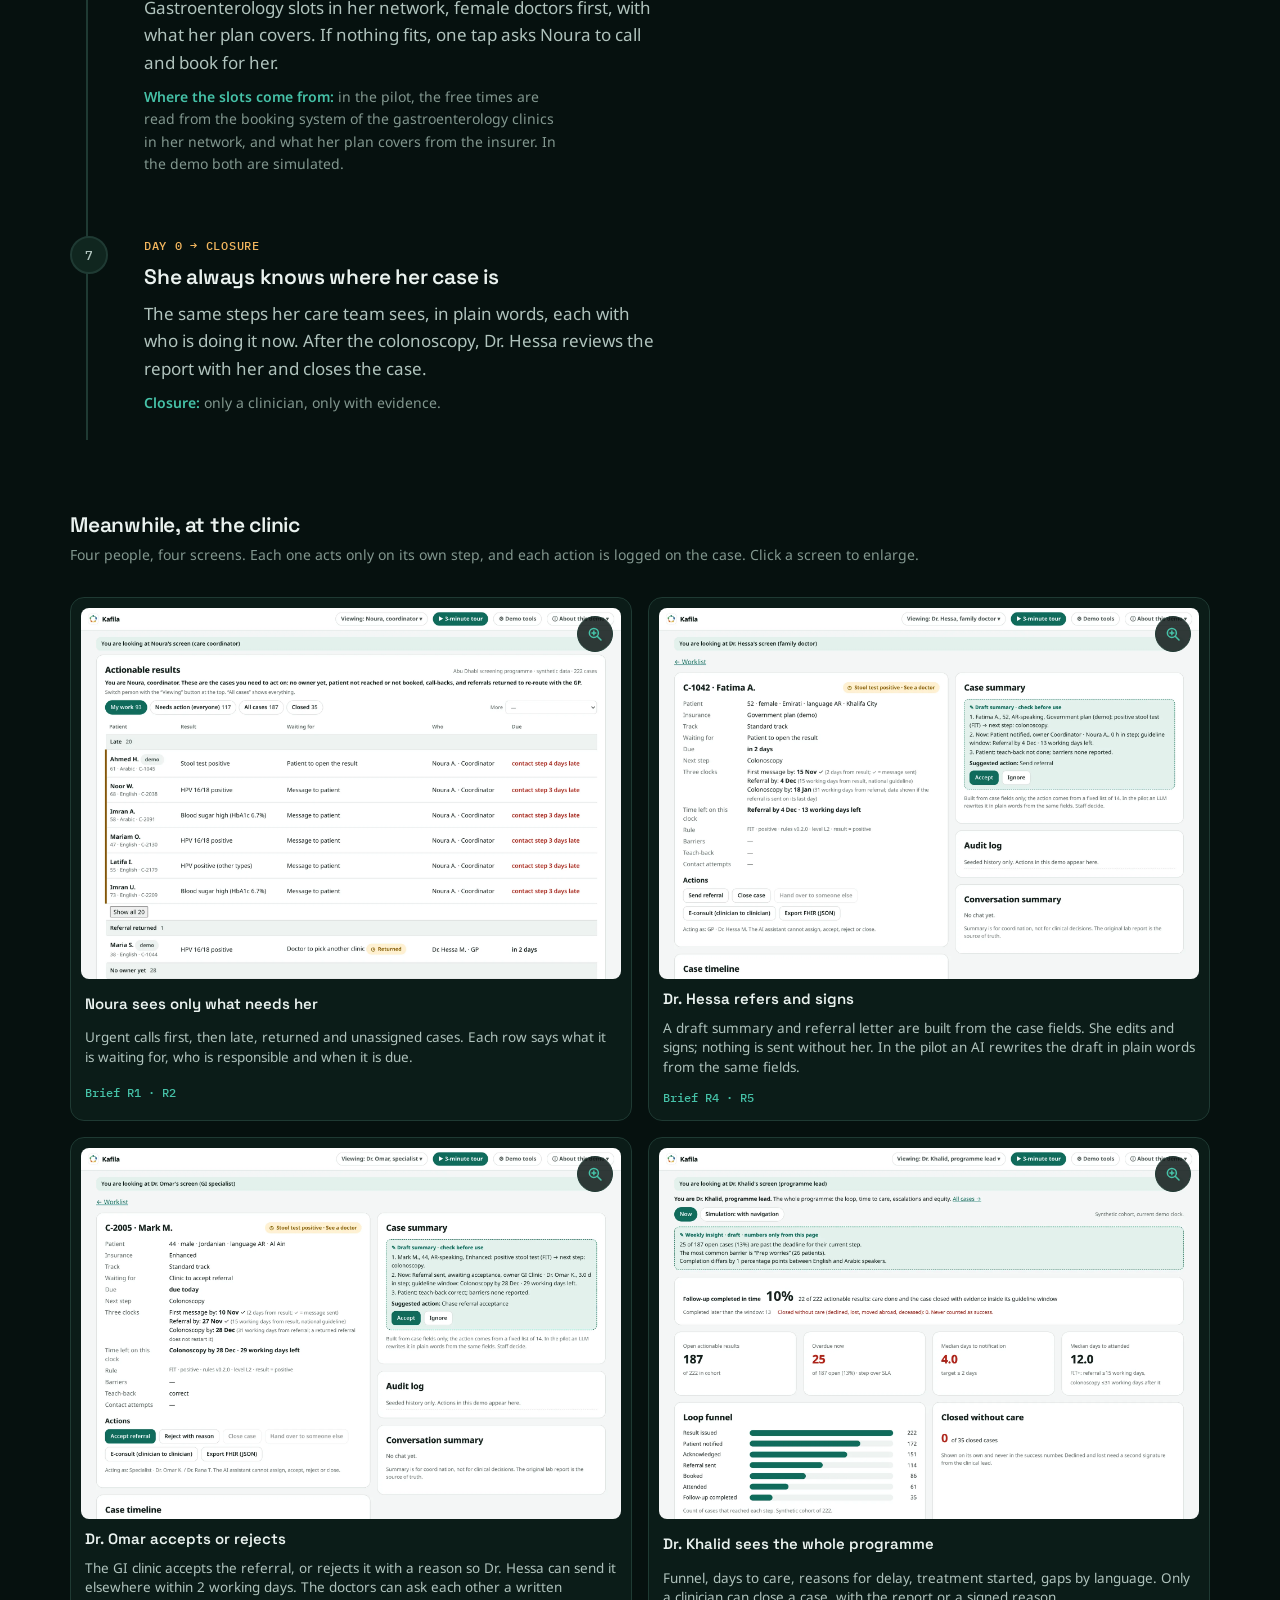
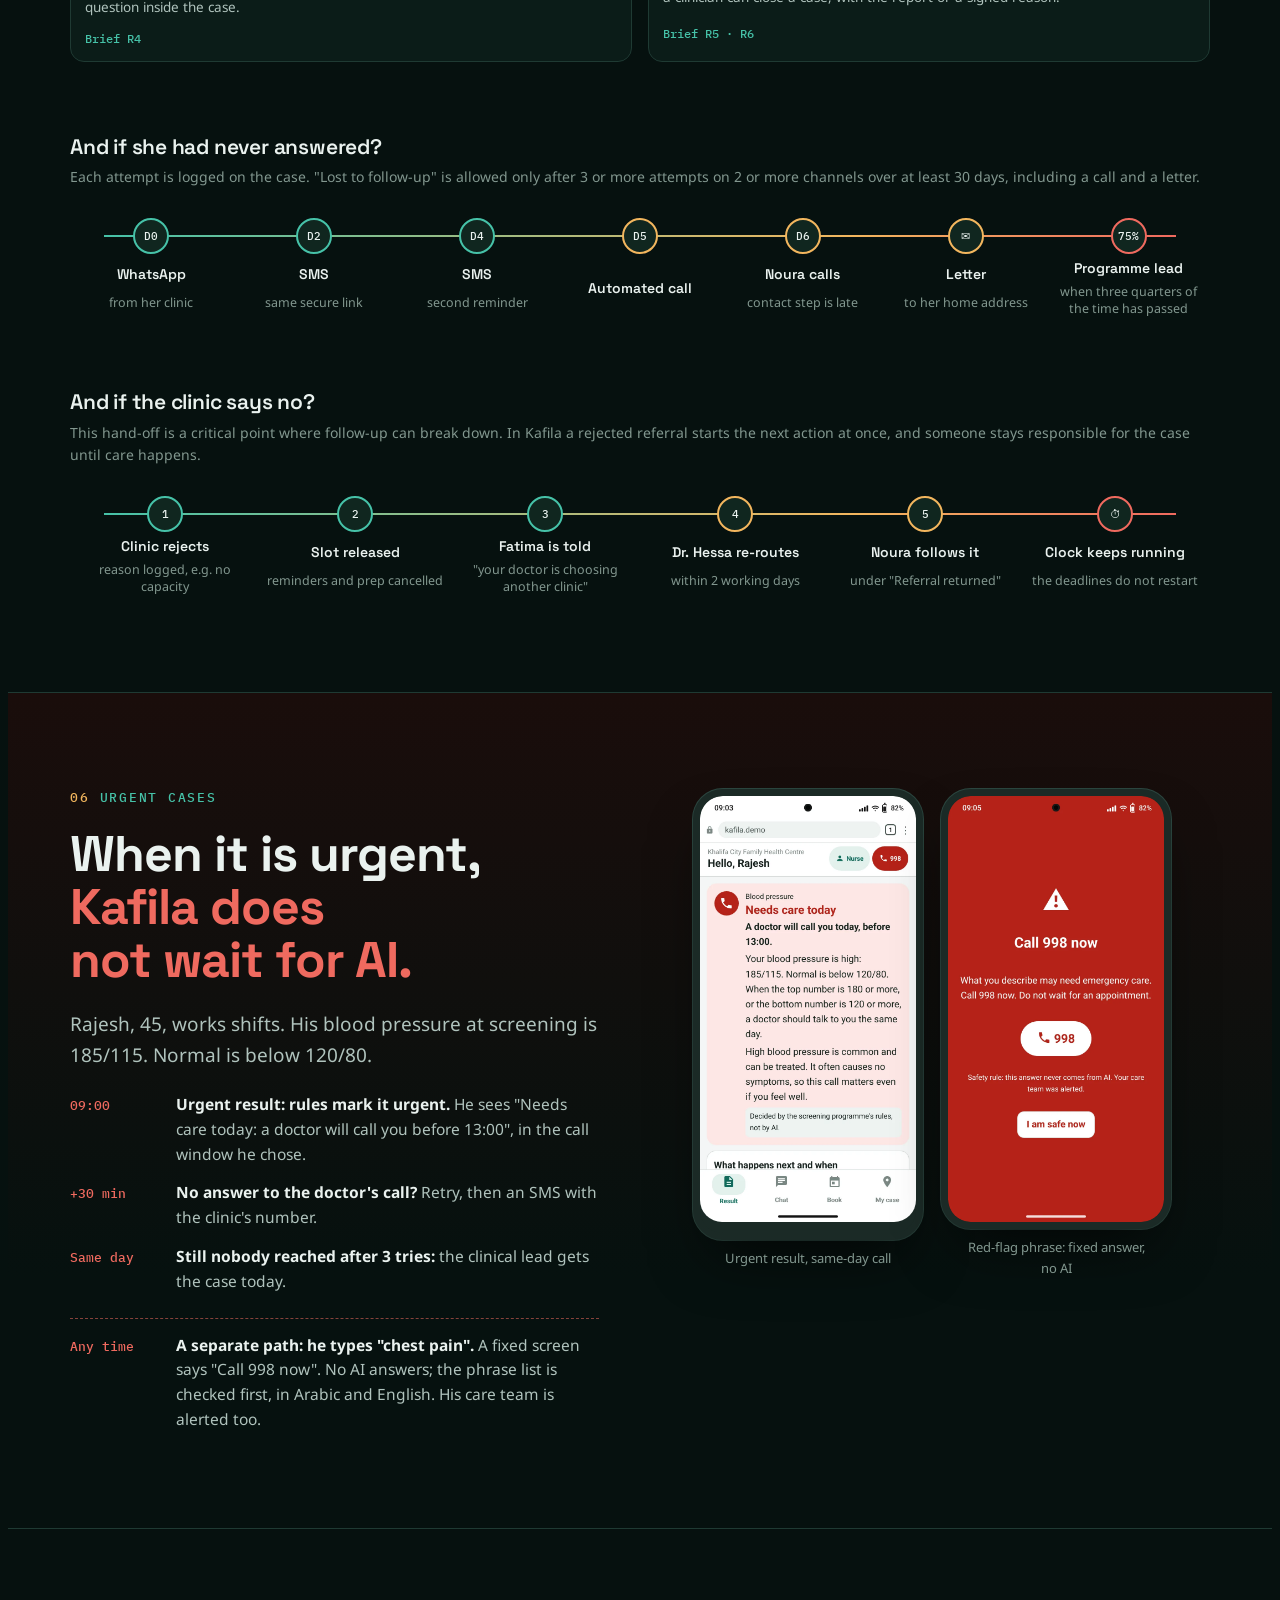
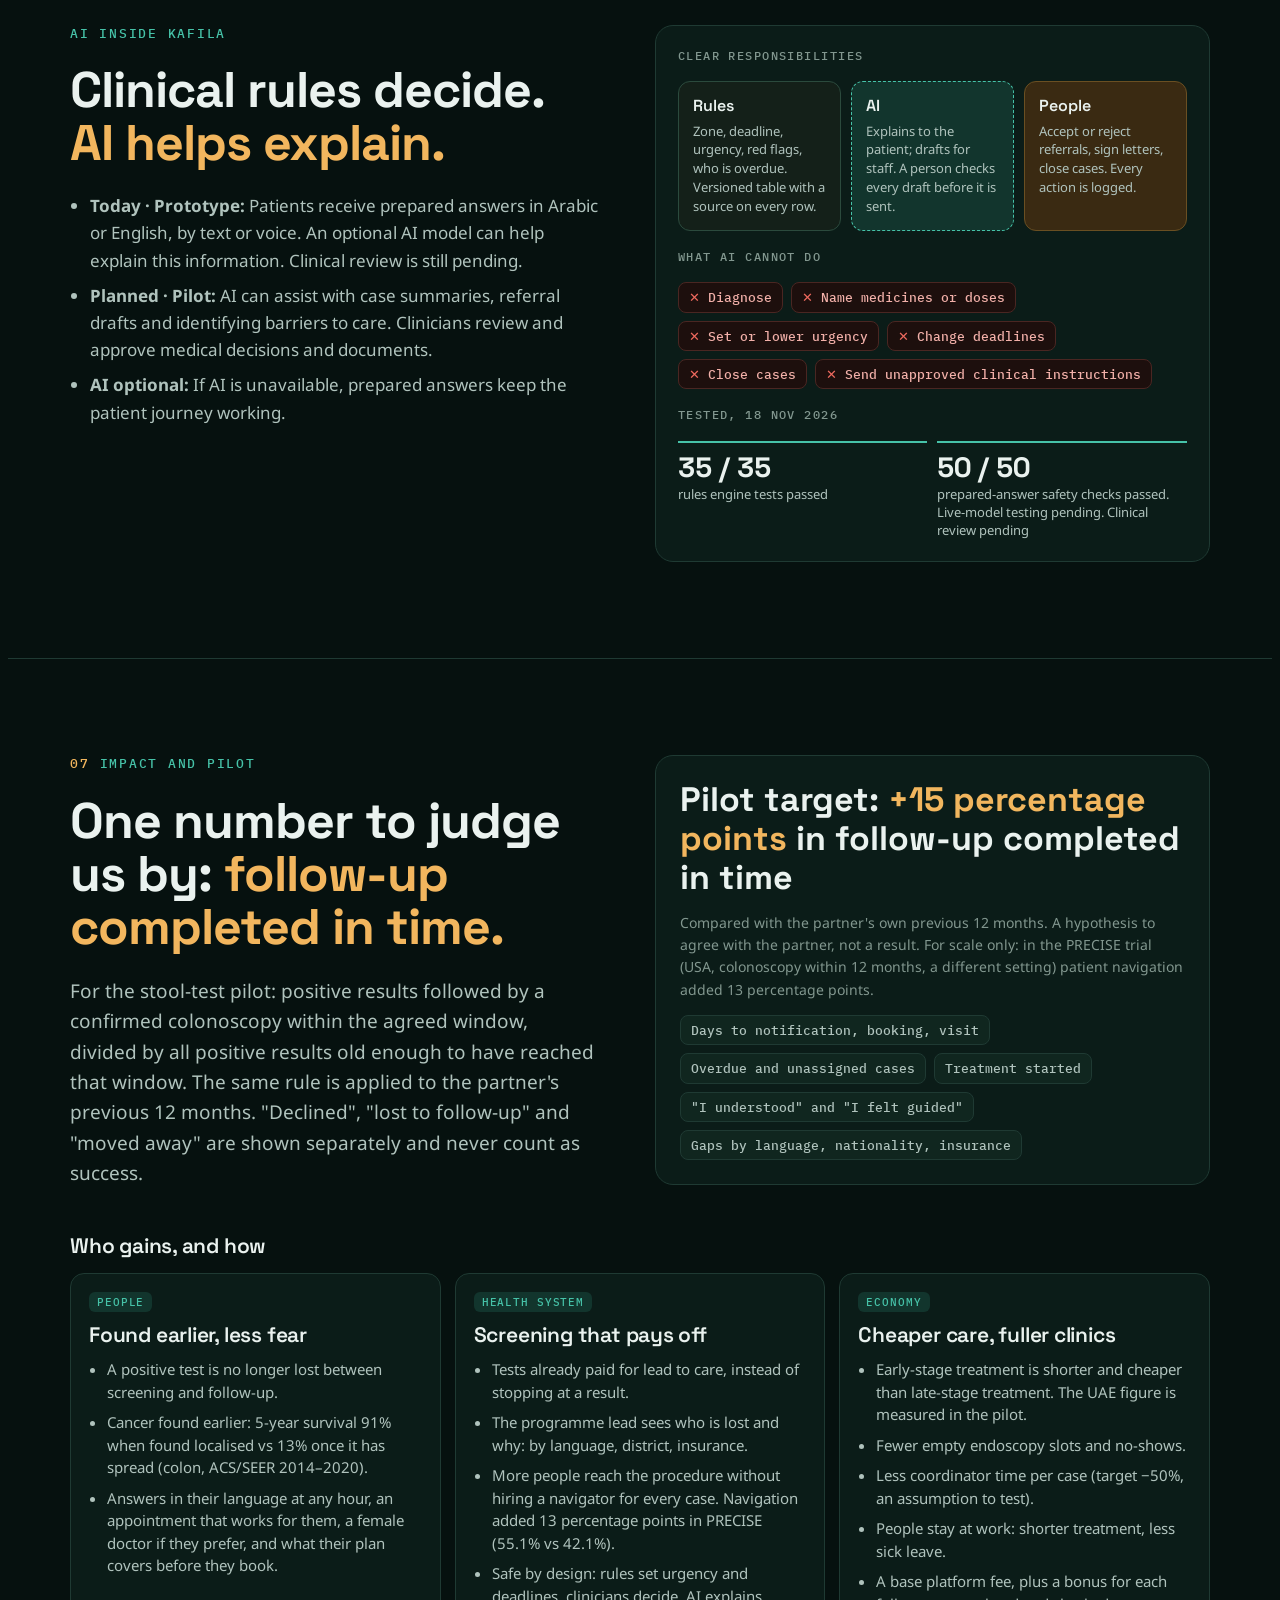
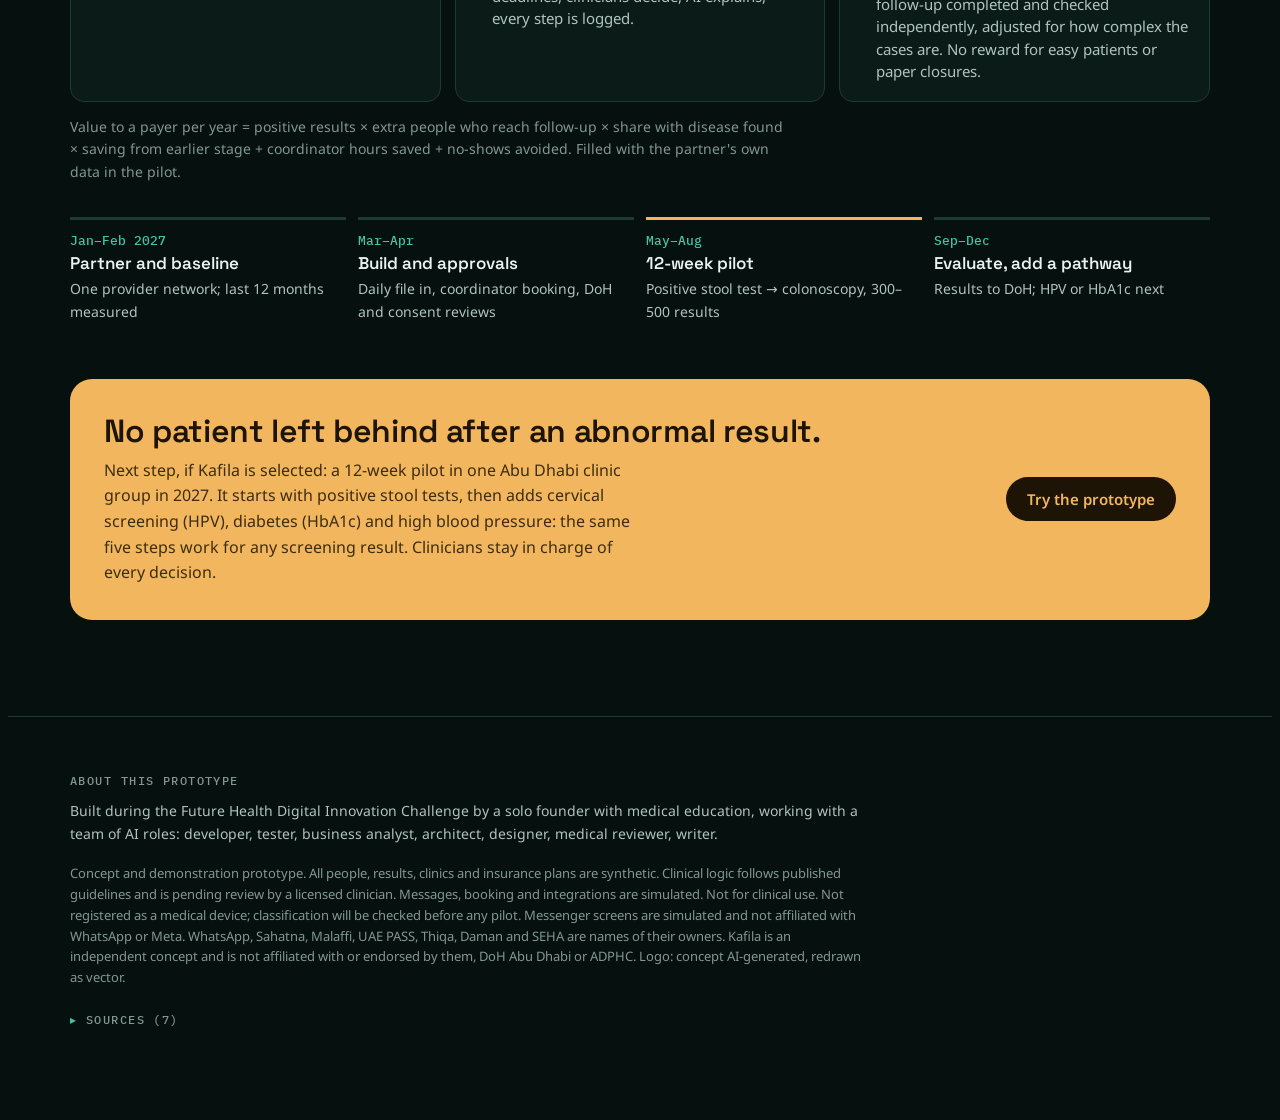
==== commit 3e36adca: "Homepage: tour hint matches the v42 prototype Co-Authored-By: Claude Fable 5.2 <noreply@anthropic.co" ====
--- a/index.html
+++ b/index.html
@@ -358,7 +358,7 @@
         <a class="btn line" href="#how">Follow Fatima's case</a>
         <a class="btn line" href="care-loop.html">Step by step: who does what</a>
       </div>
-      <p class="tryit">The tour opens on Fatima’s phone. Press <b>Next</b> for six scenes, from her result to the programme dashboard. Then pick anyone with <b>Viewing</b> at the top.</p>
+      <p class="tryit">The tour opens on Fatima’s phone. Press <b>Next</b> for six scenes, from her result to the programme dashboard. Then choose a role at the top, or another patient next to the phone.</p>
       <p class="lede">A patient's stool test is positive. With Kafila:</p>
       <ul class="herolist">
         <li><b>The patient understands.</b> Their clinic sends a secure message and explains the result in their language. They can ask questions at any time.</li>
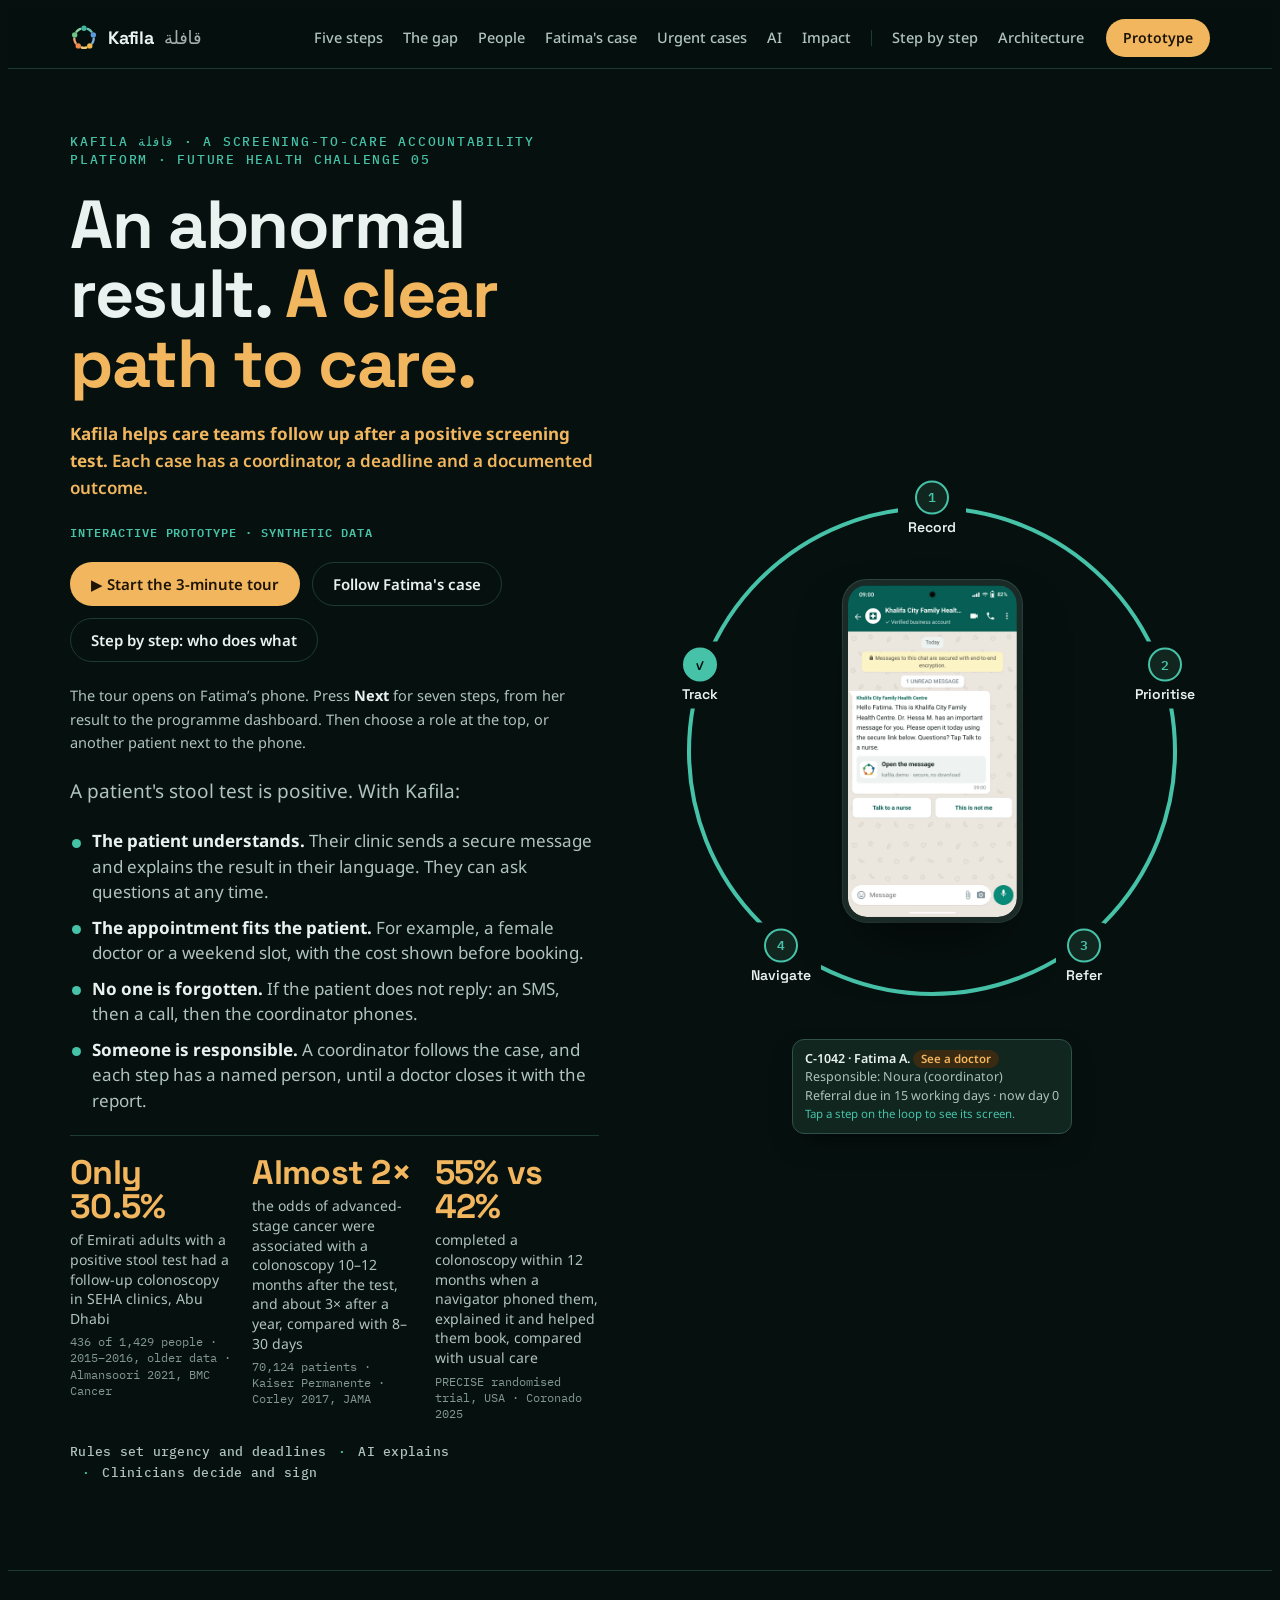
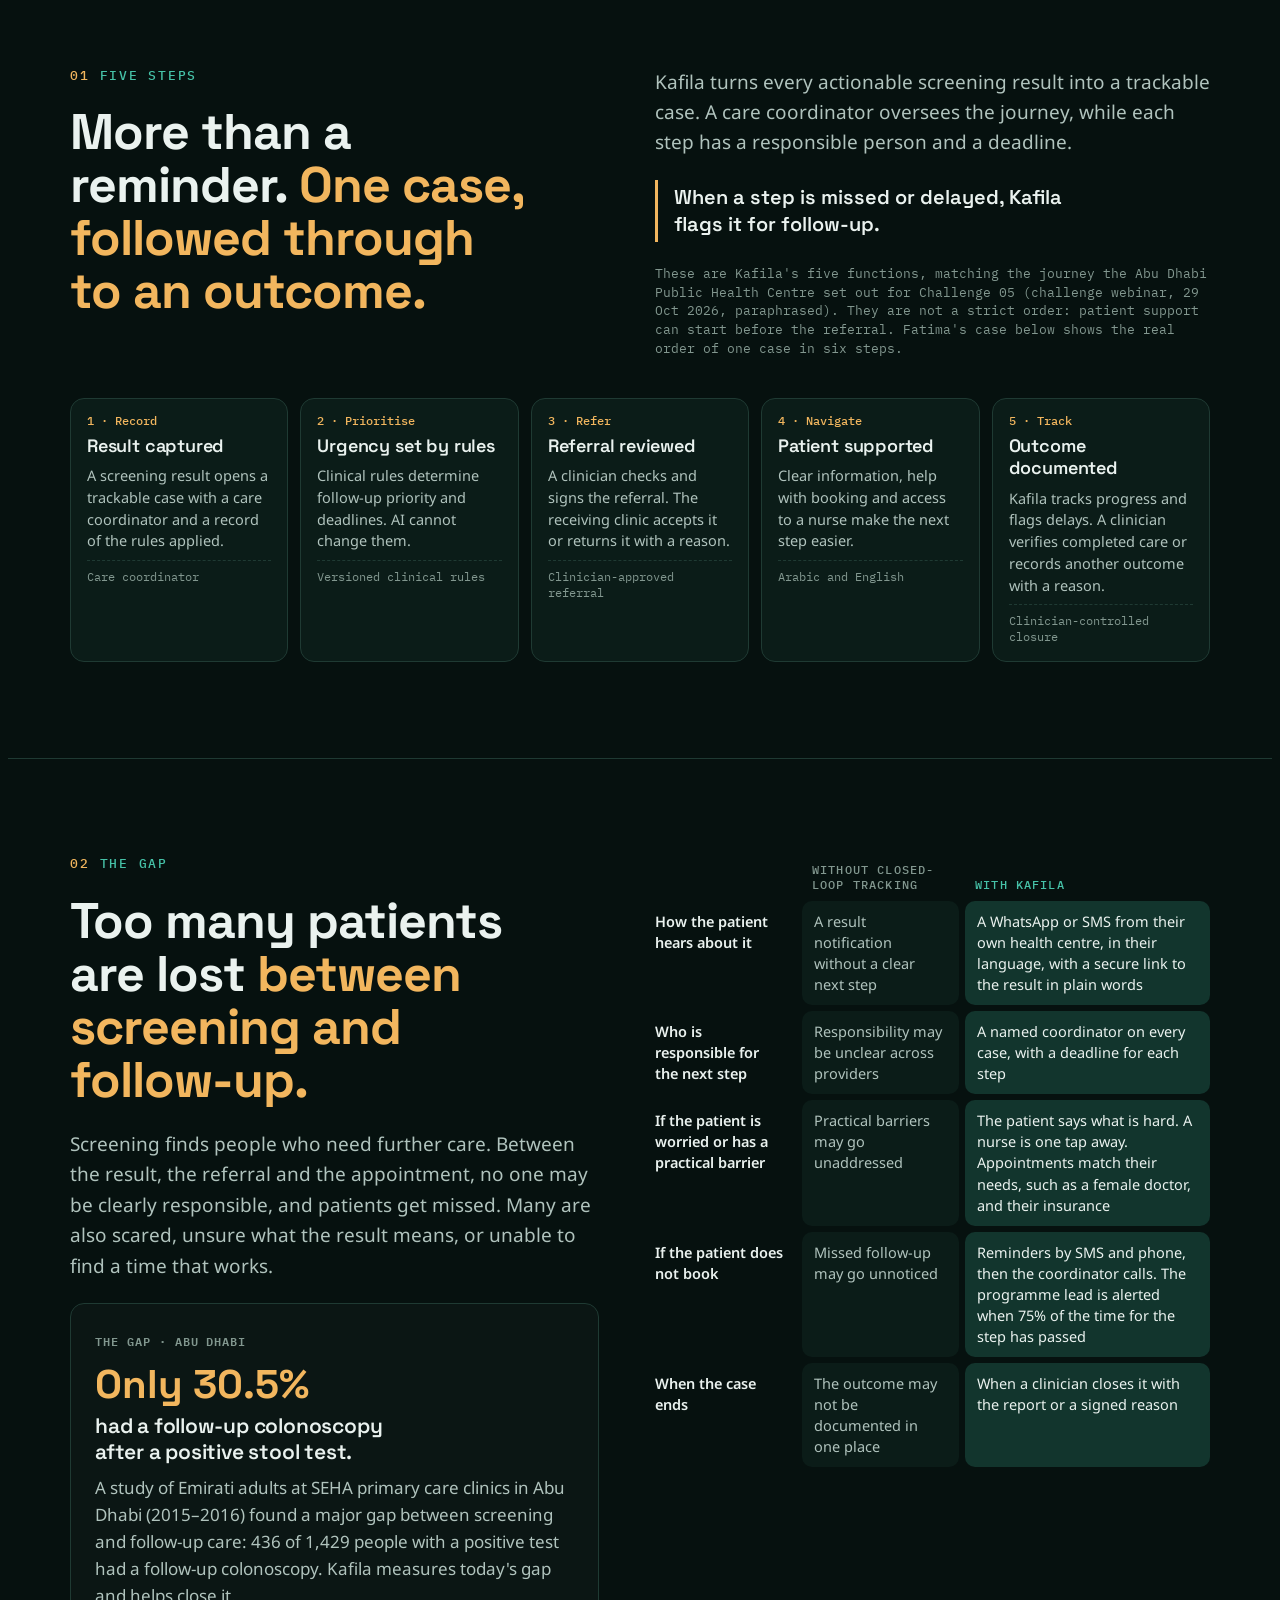
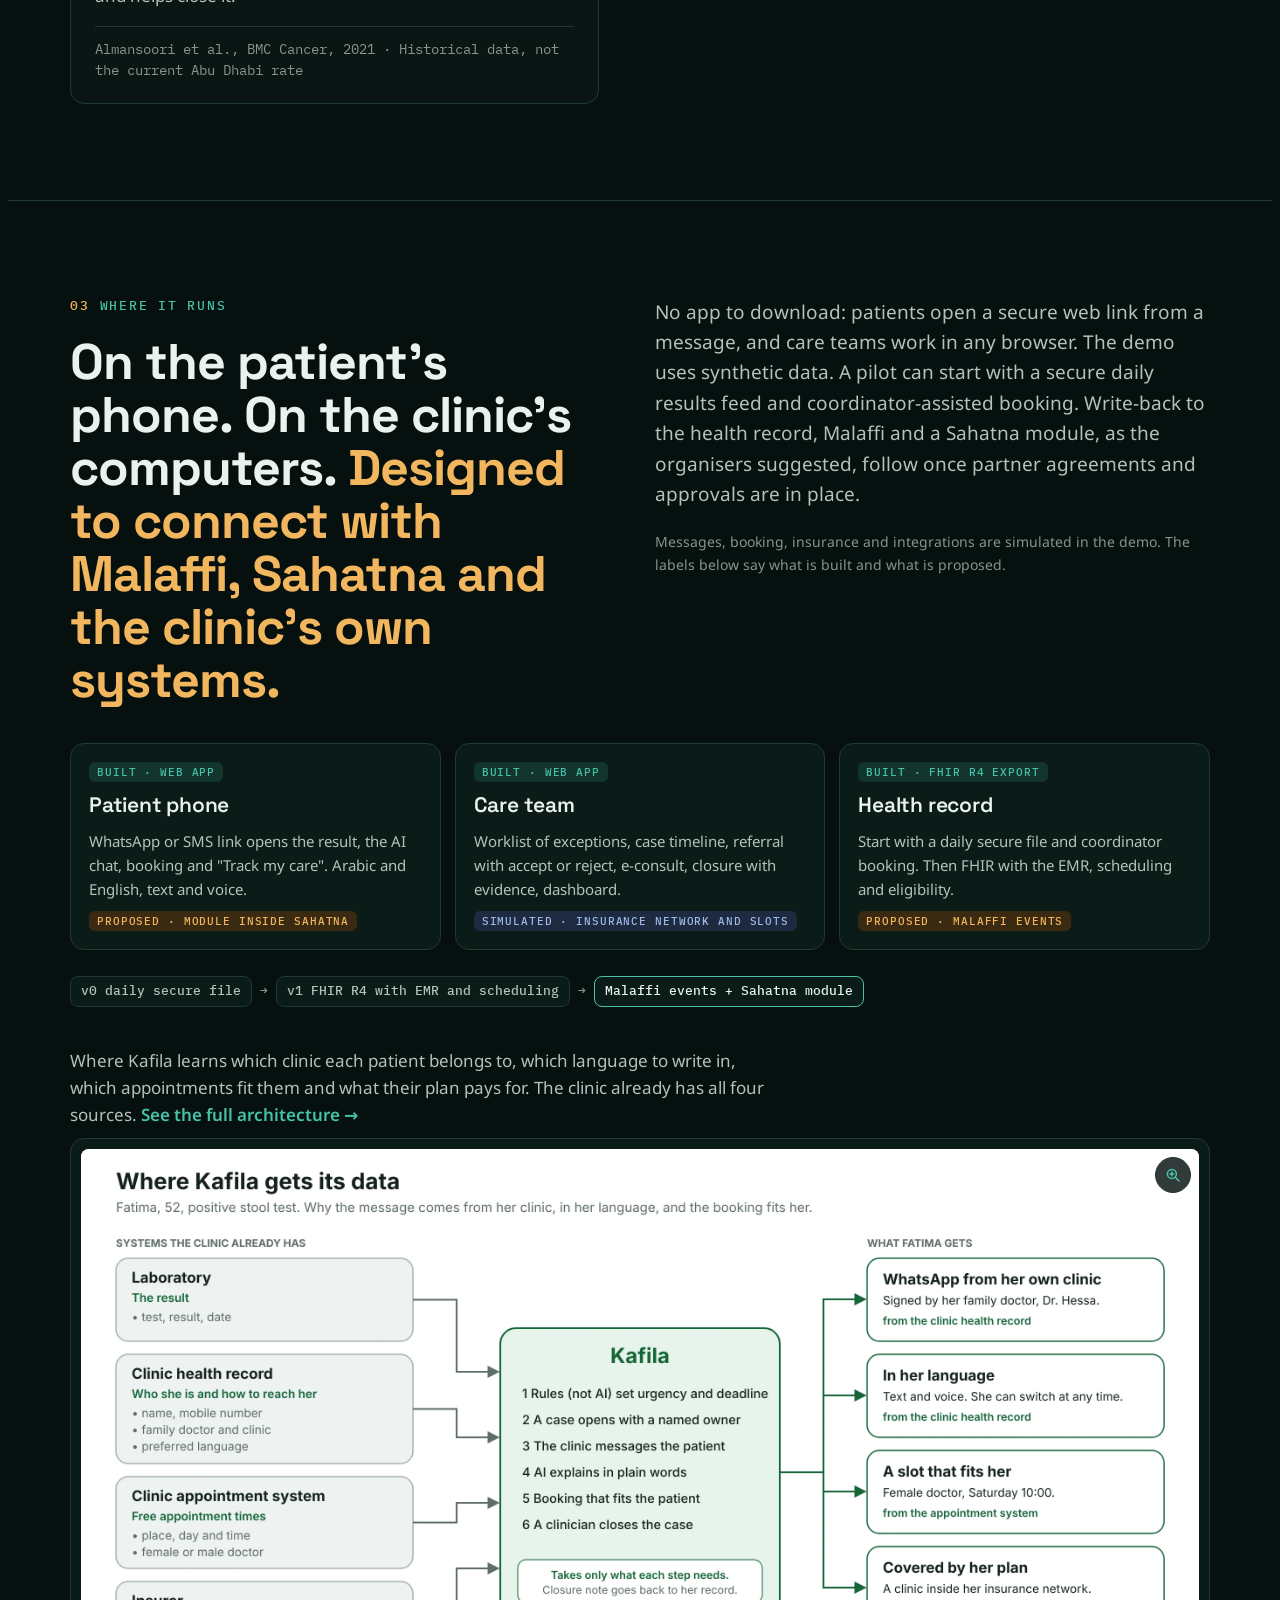
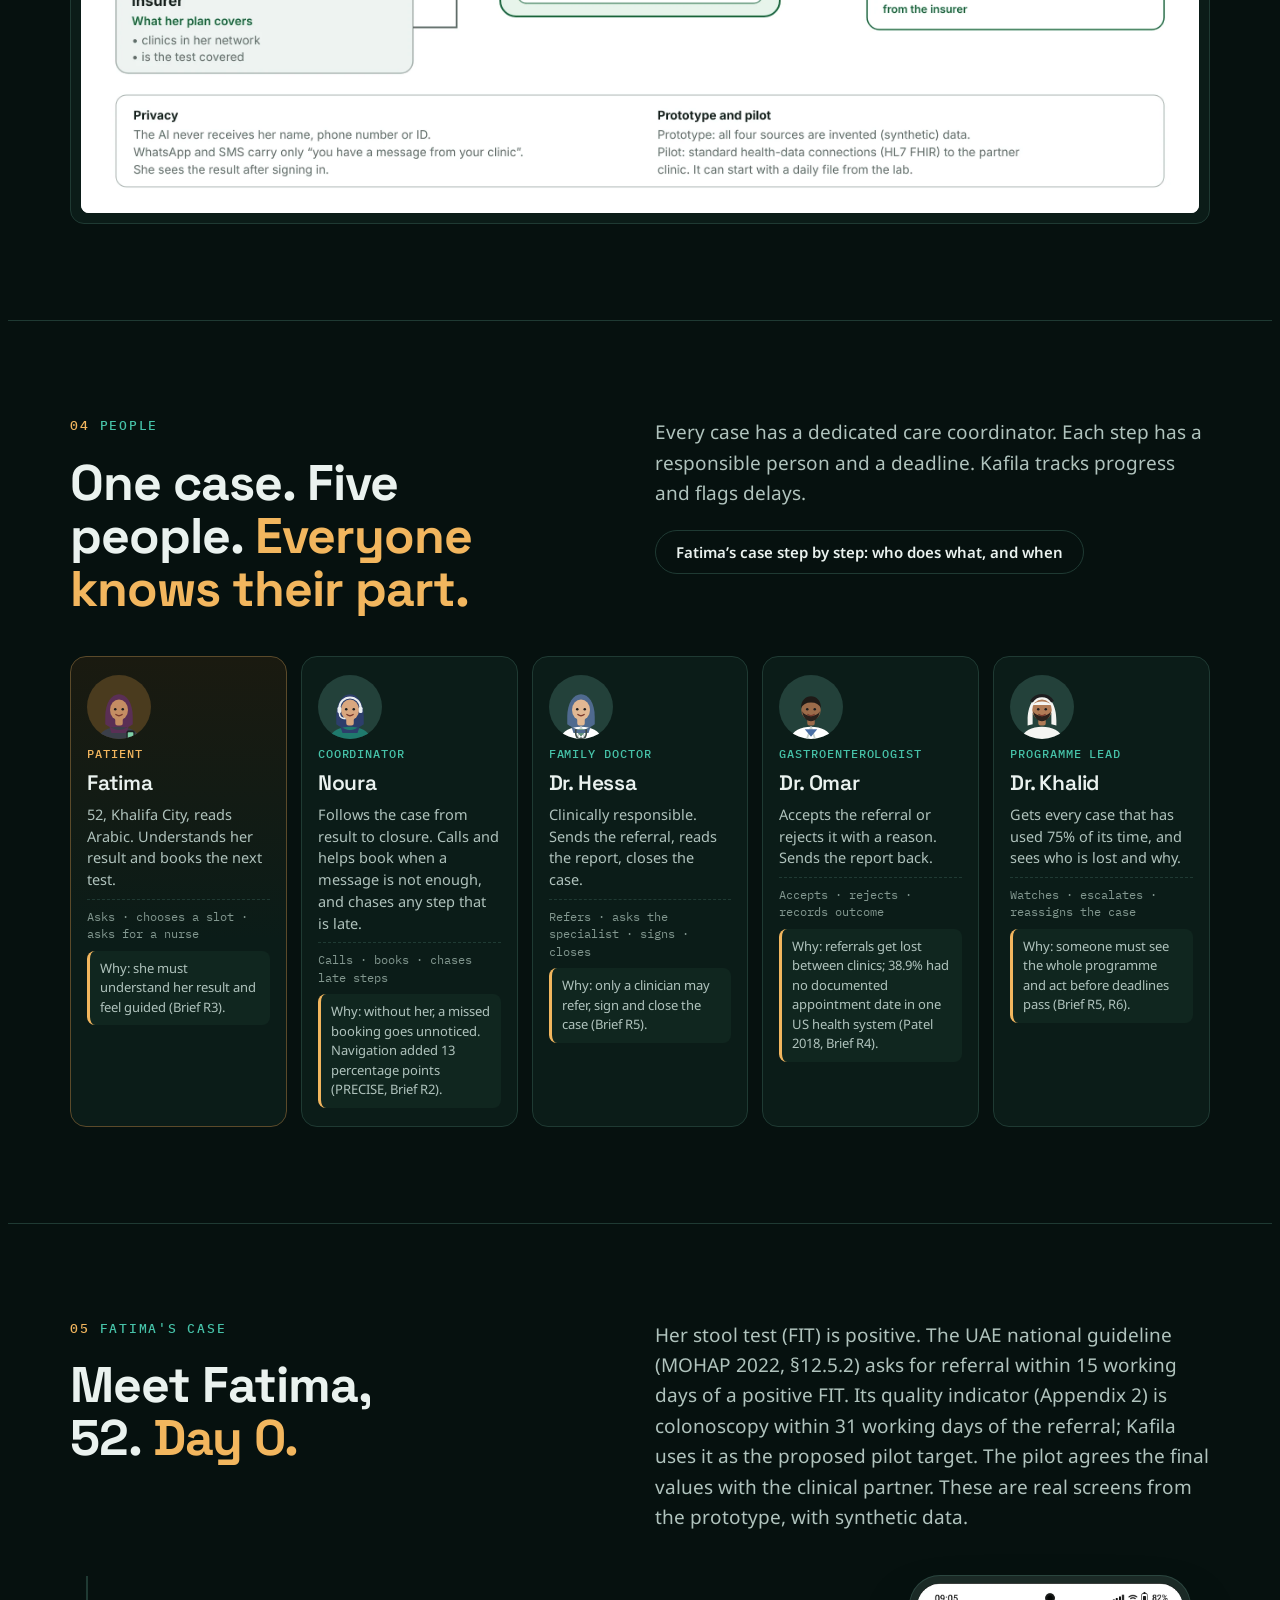
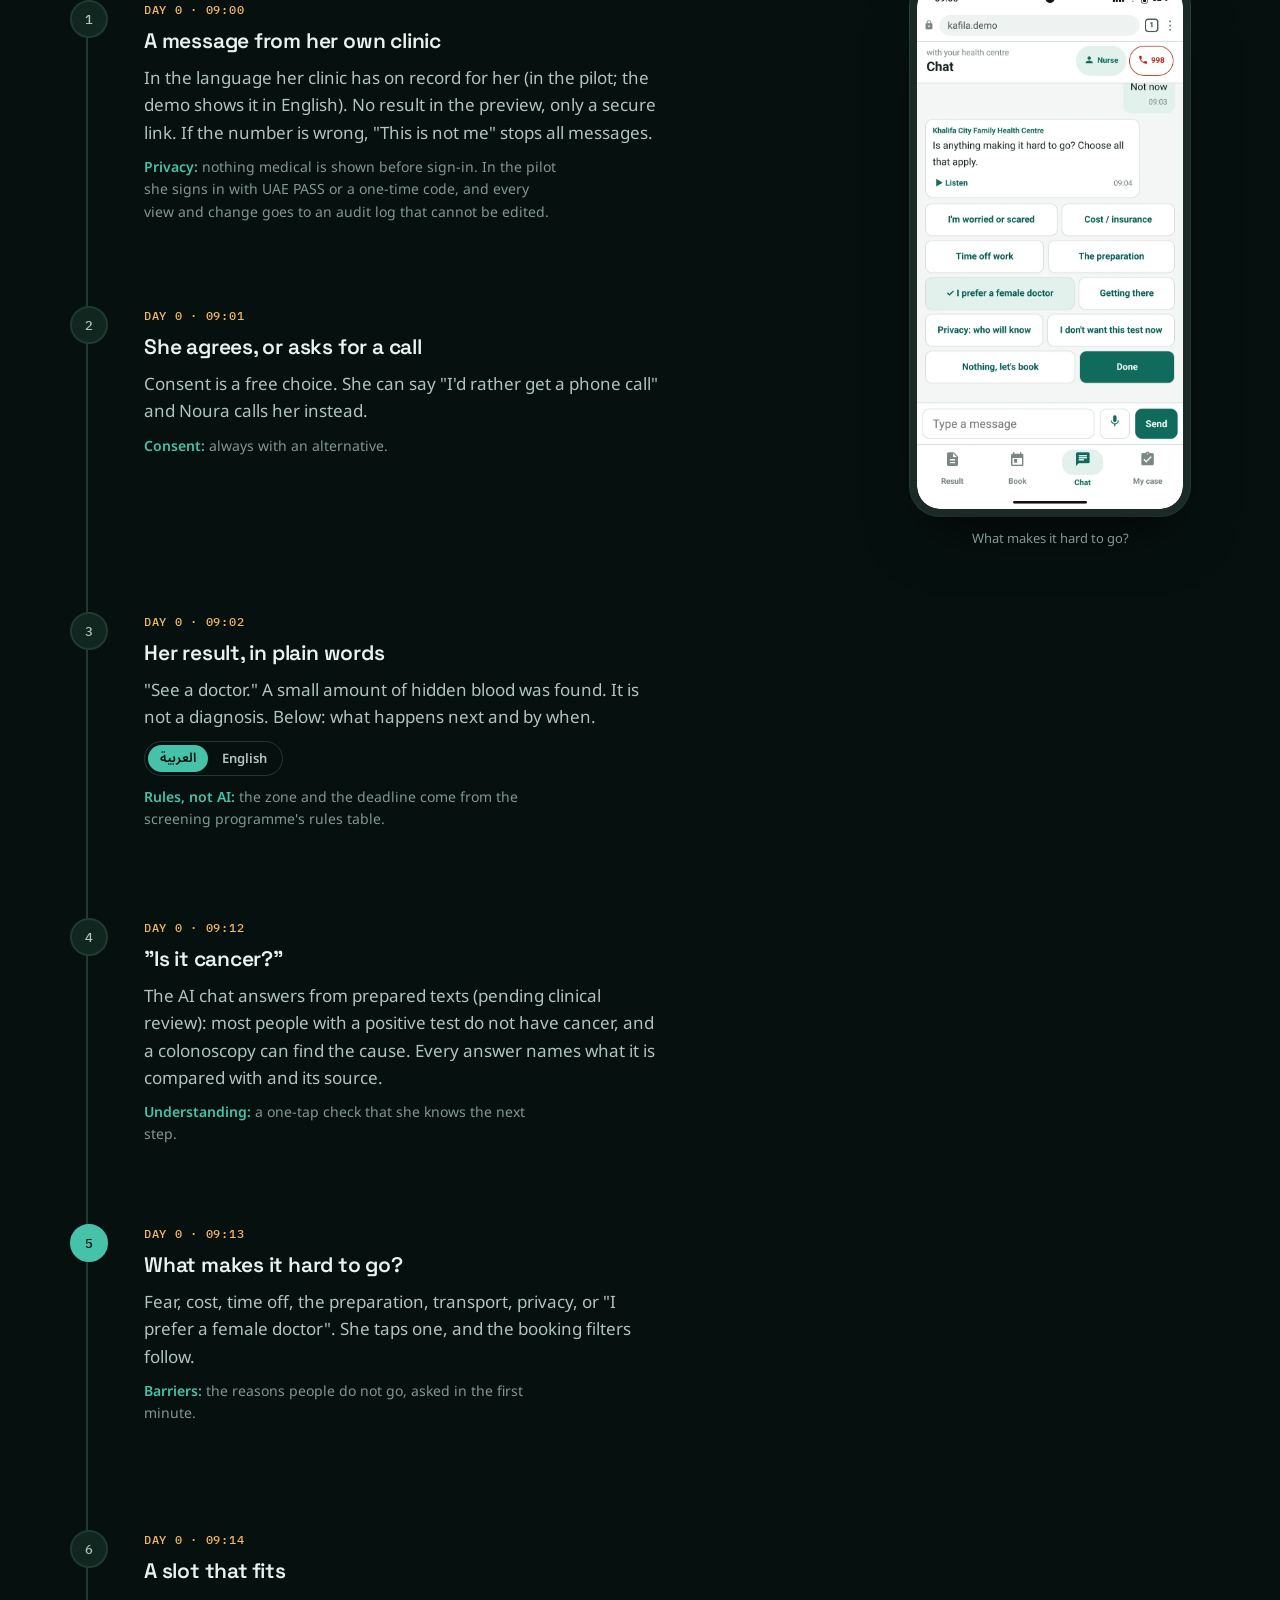
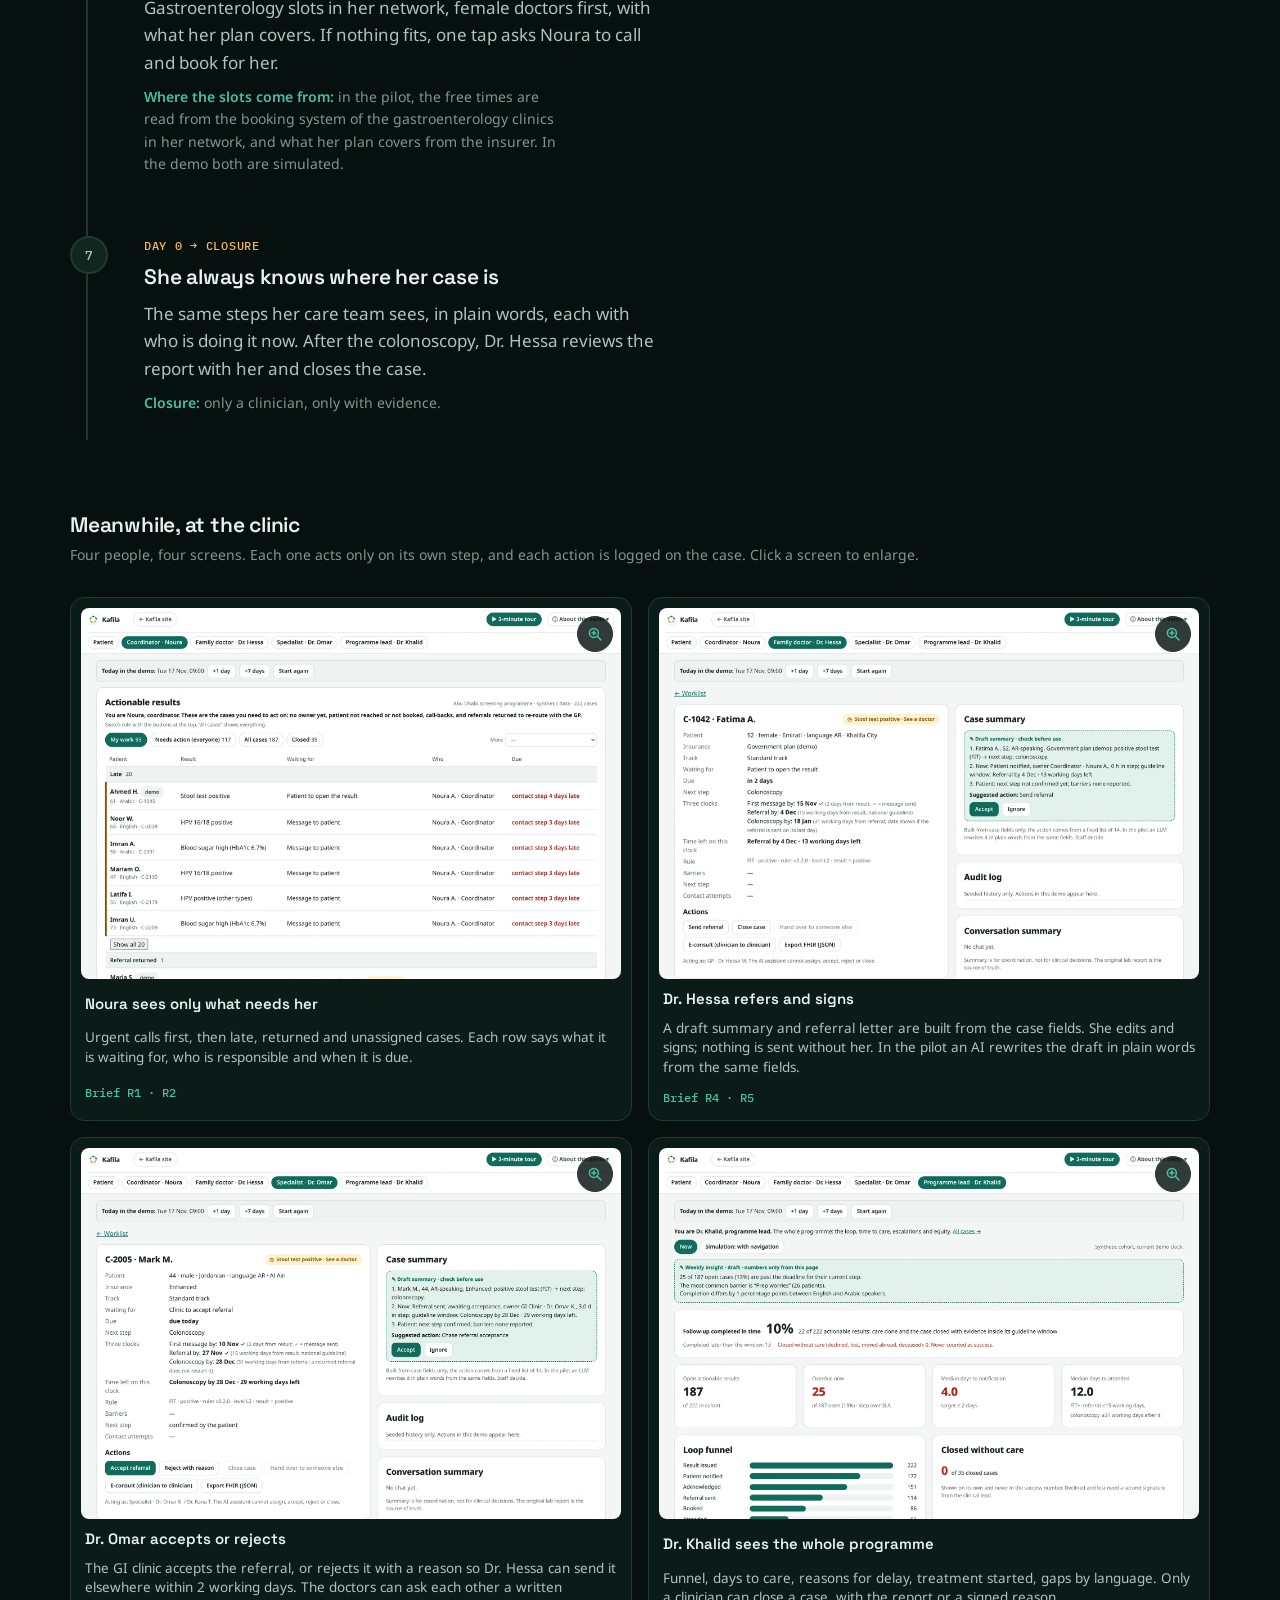
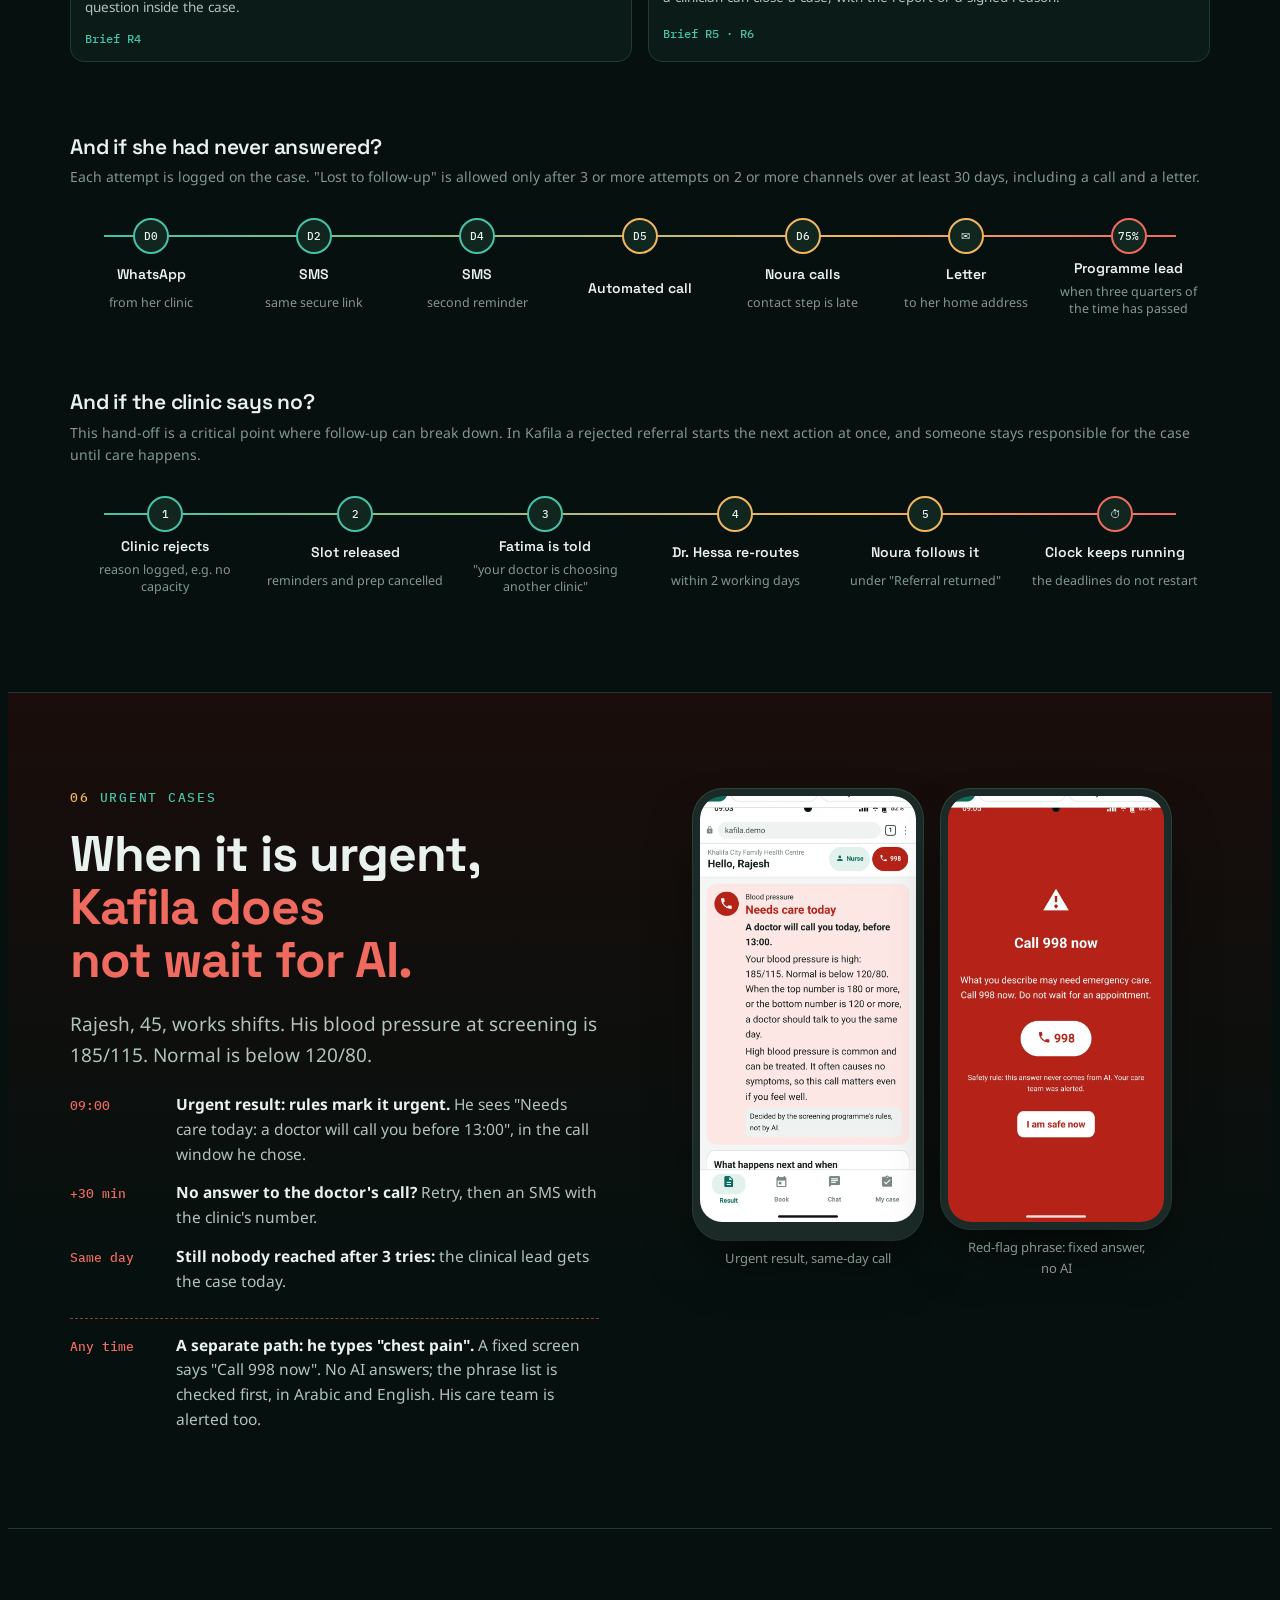
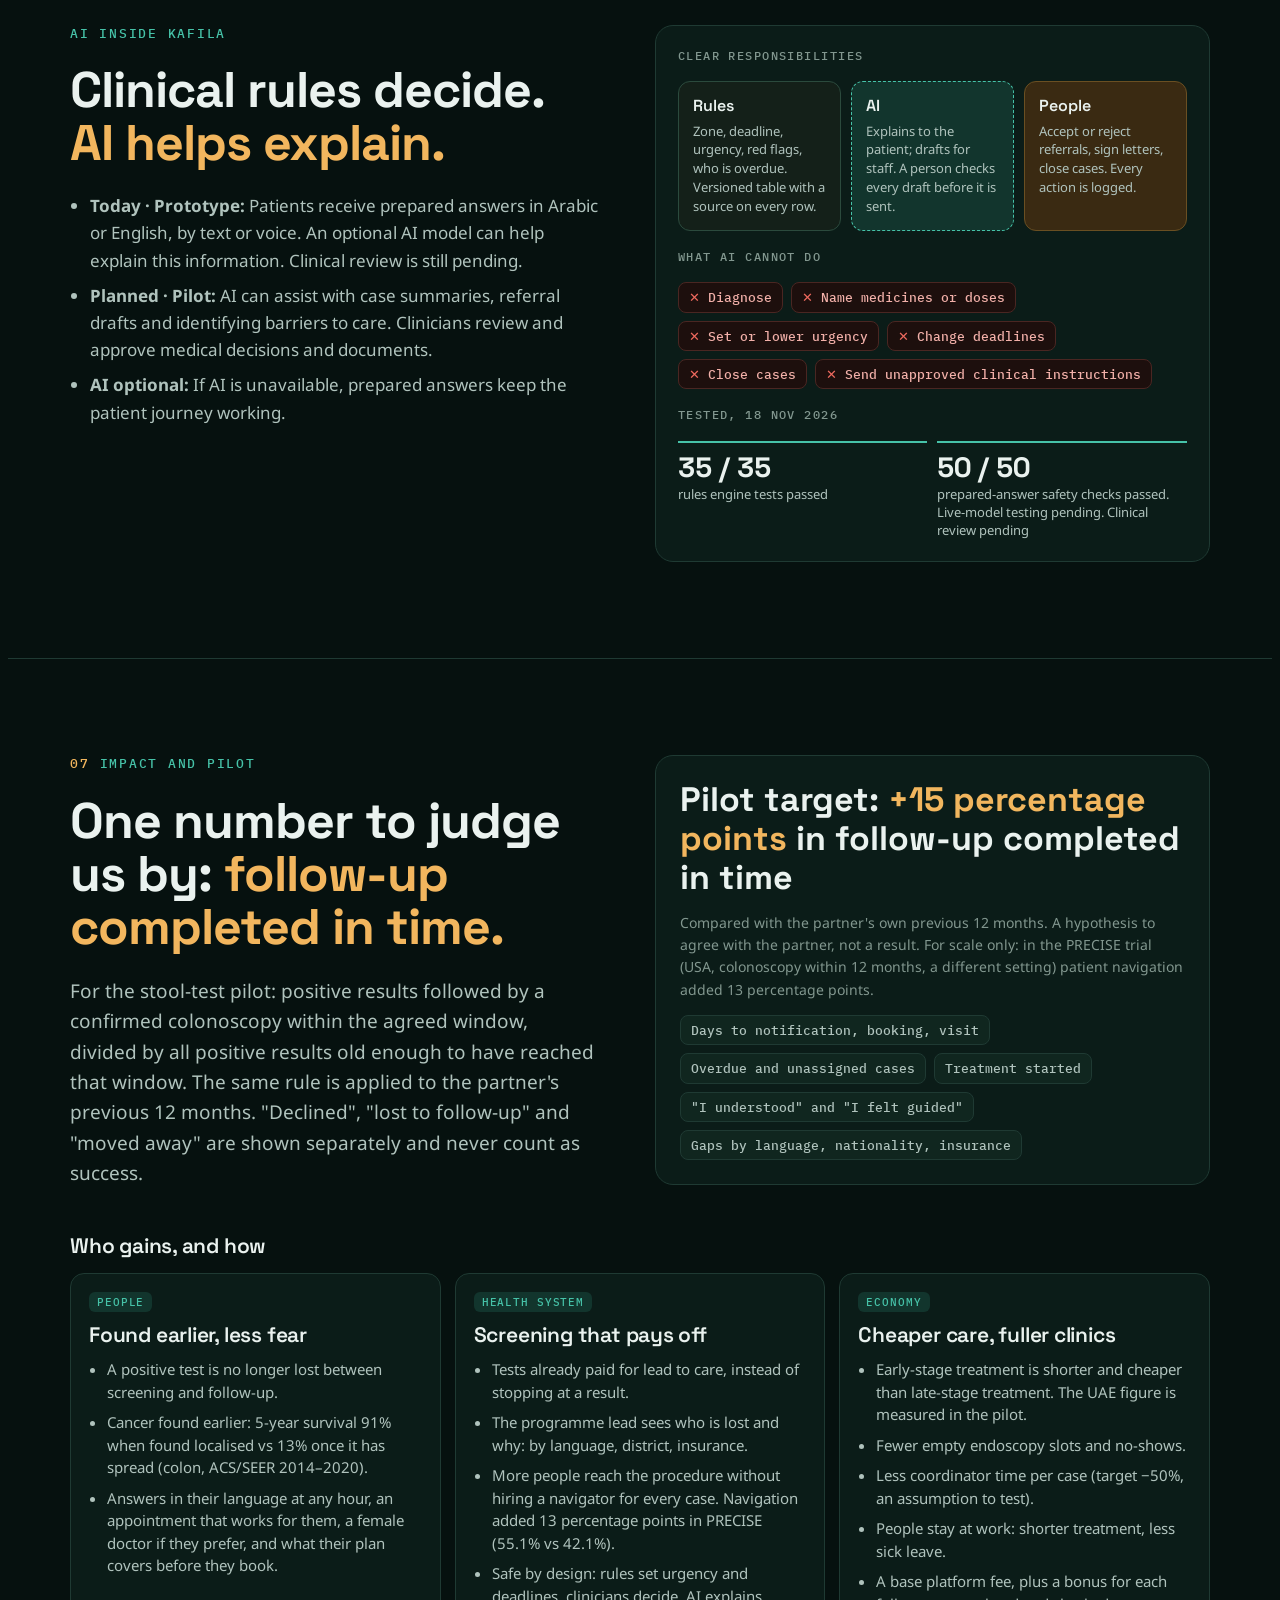
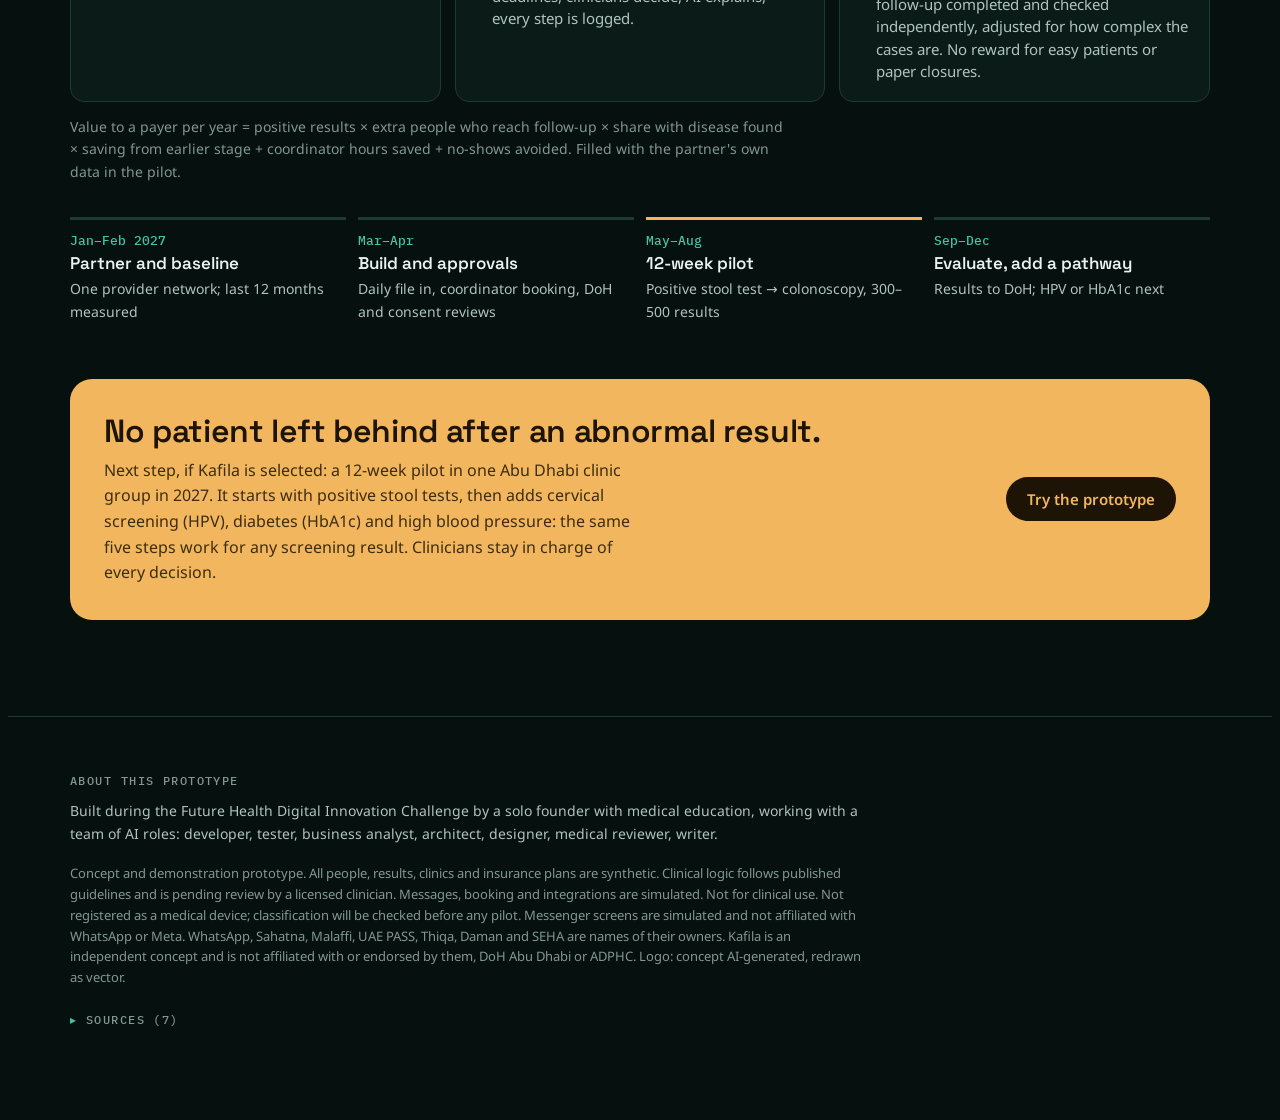
==== commit 52c518d7: "Prototype v44: 7-step tour with Finish, one language switch, 4 patients, booking button under the re" ====
--- a/index.html
+++ b/index.html
@@ -358,7 +358,7 @@
         <a class="btn line" href="#how">Follow Fatima's case</a>
         <a class="btn line" href="care-loop.html">Step by step: who does what</a>
       </div>
-      <p class="tryit">The tour opens on Fatima’s phone. Press <b>Next</b> for six scenes, from her result to the programme dashboard. Then choose a role at the top, or another patient next to the phone.</p>
+      <p class="tryit">The tour opens on Fatima’s phone. Press <b>Next</b> for seven steps, from her result to the programme dashboard. Then choose a role at the top, or another patient next to the phone.</p>
       <p class="lede">A patient's stool test is positive. With Kafila:</p>
       <ul class="herolist">
         <li><b>The patient understands.</b> Their clinic sends a secure message and explains the result in their language. They can ask questions at any time.</li>
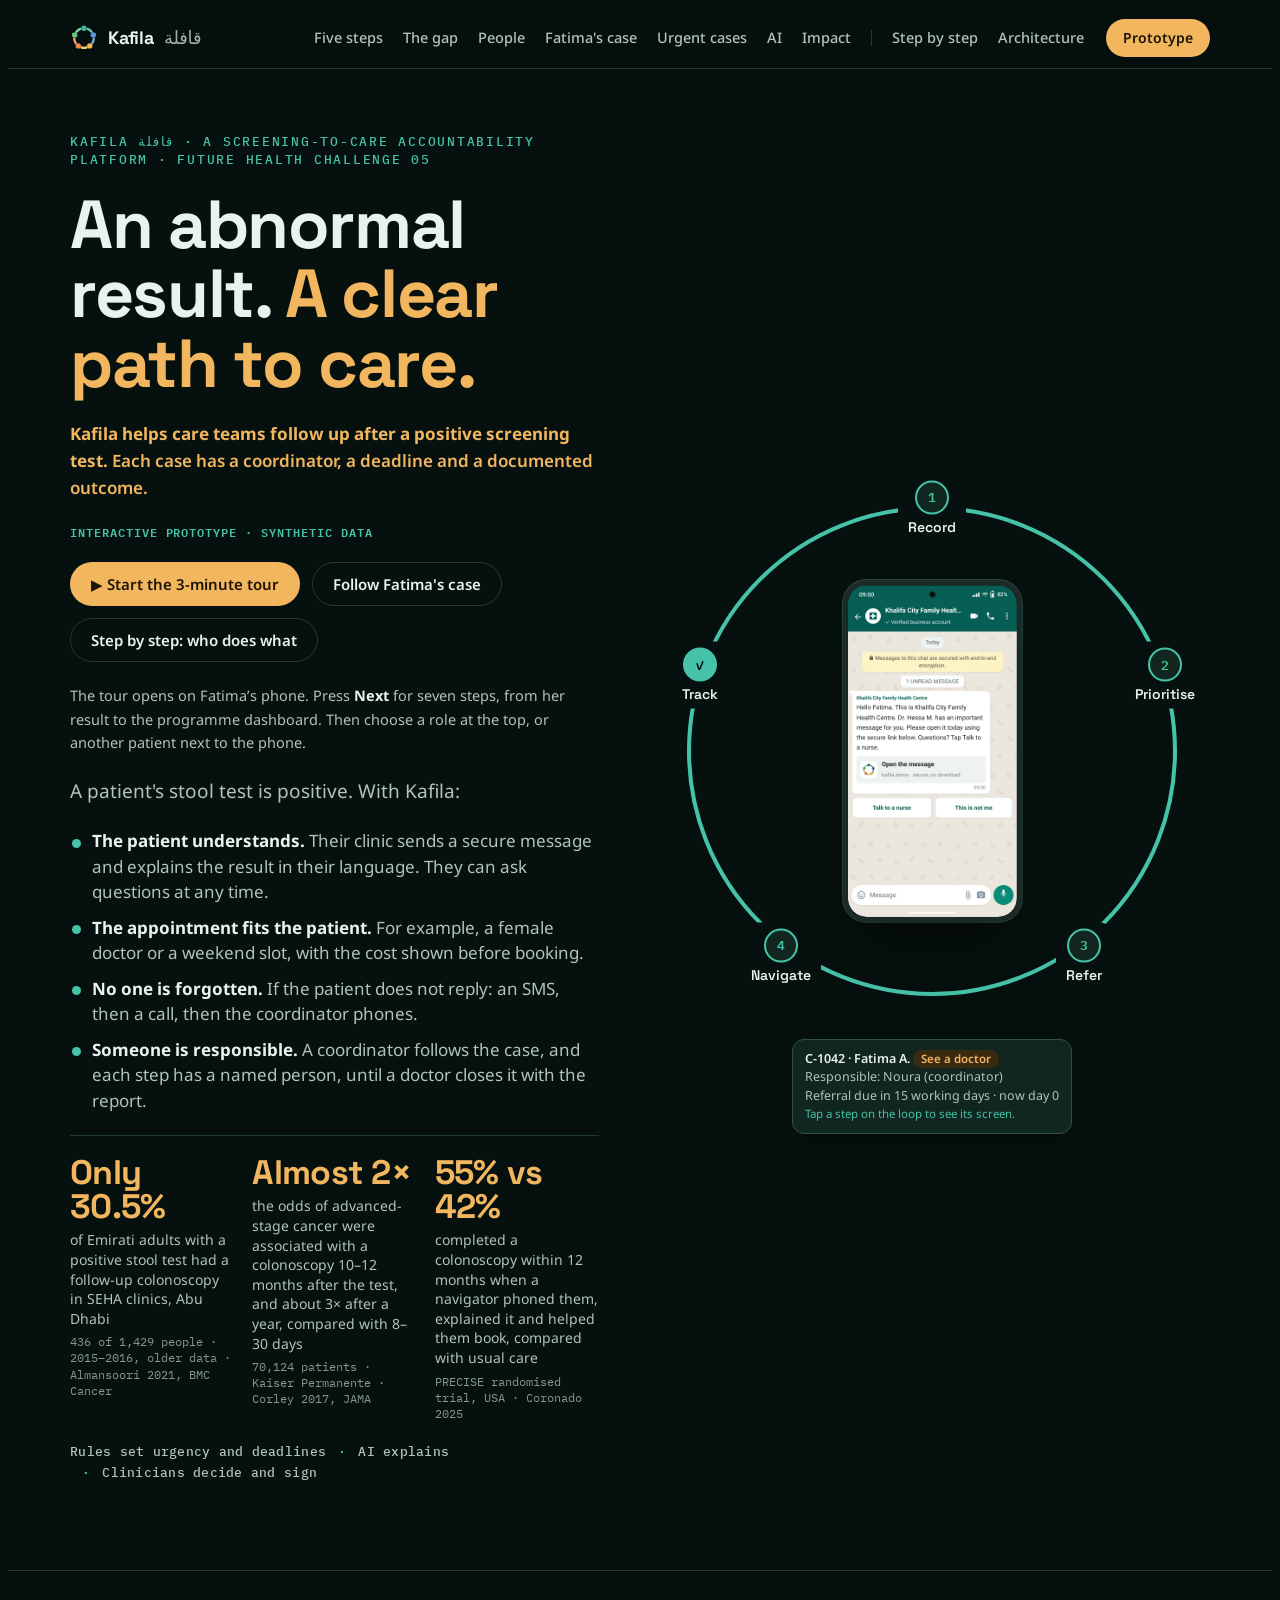
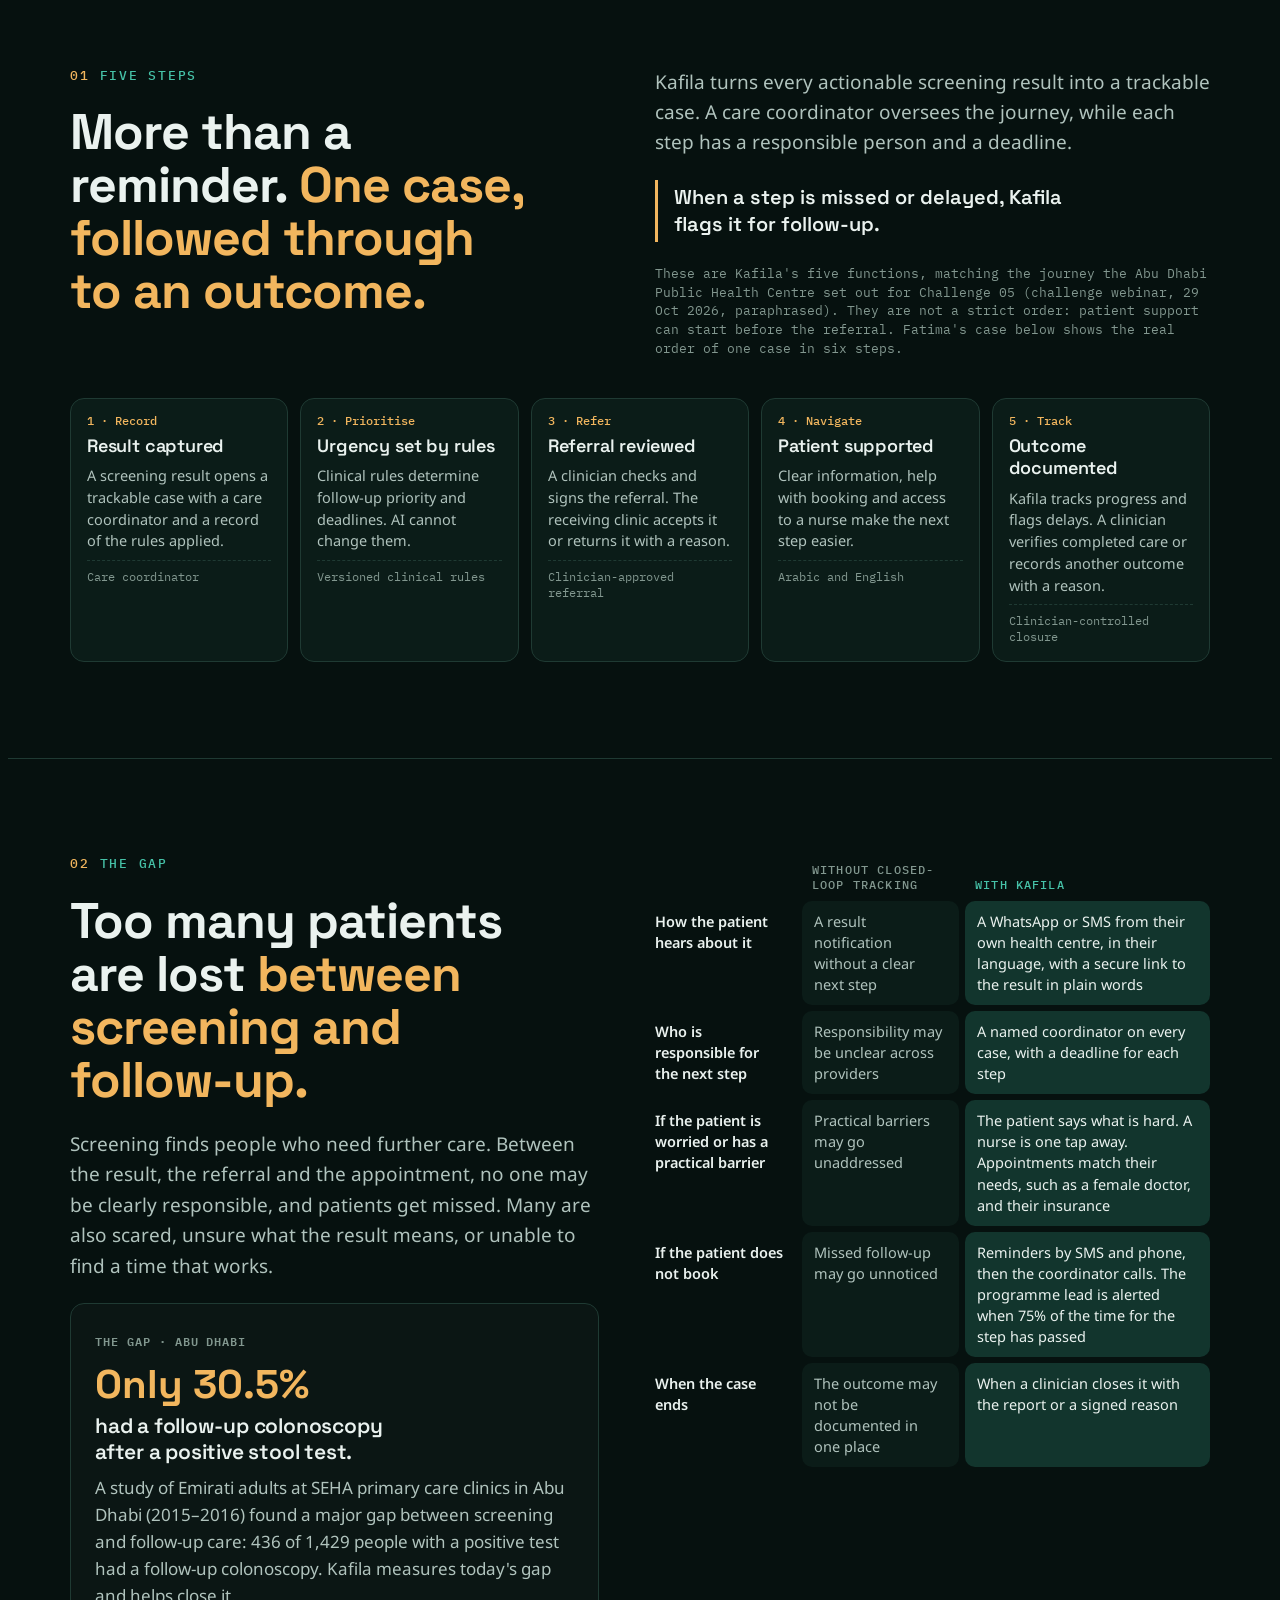
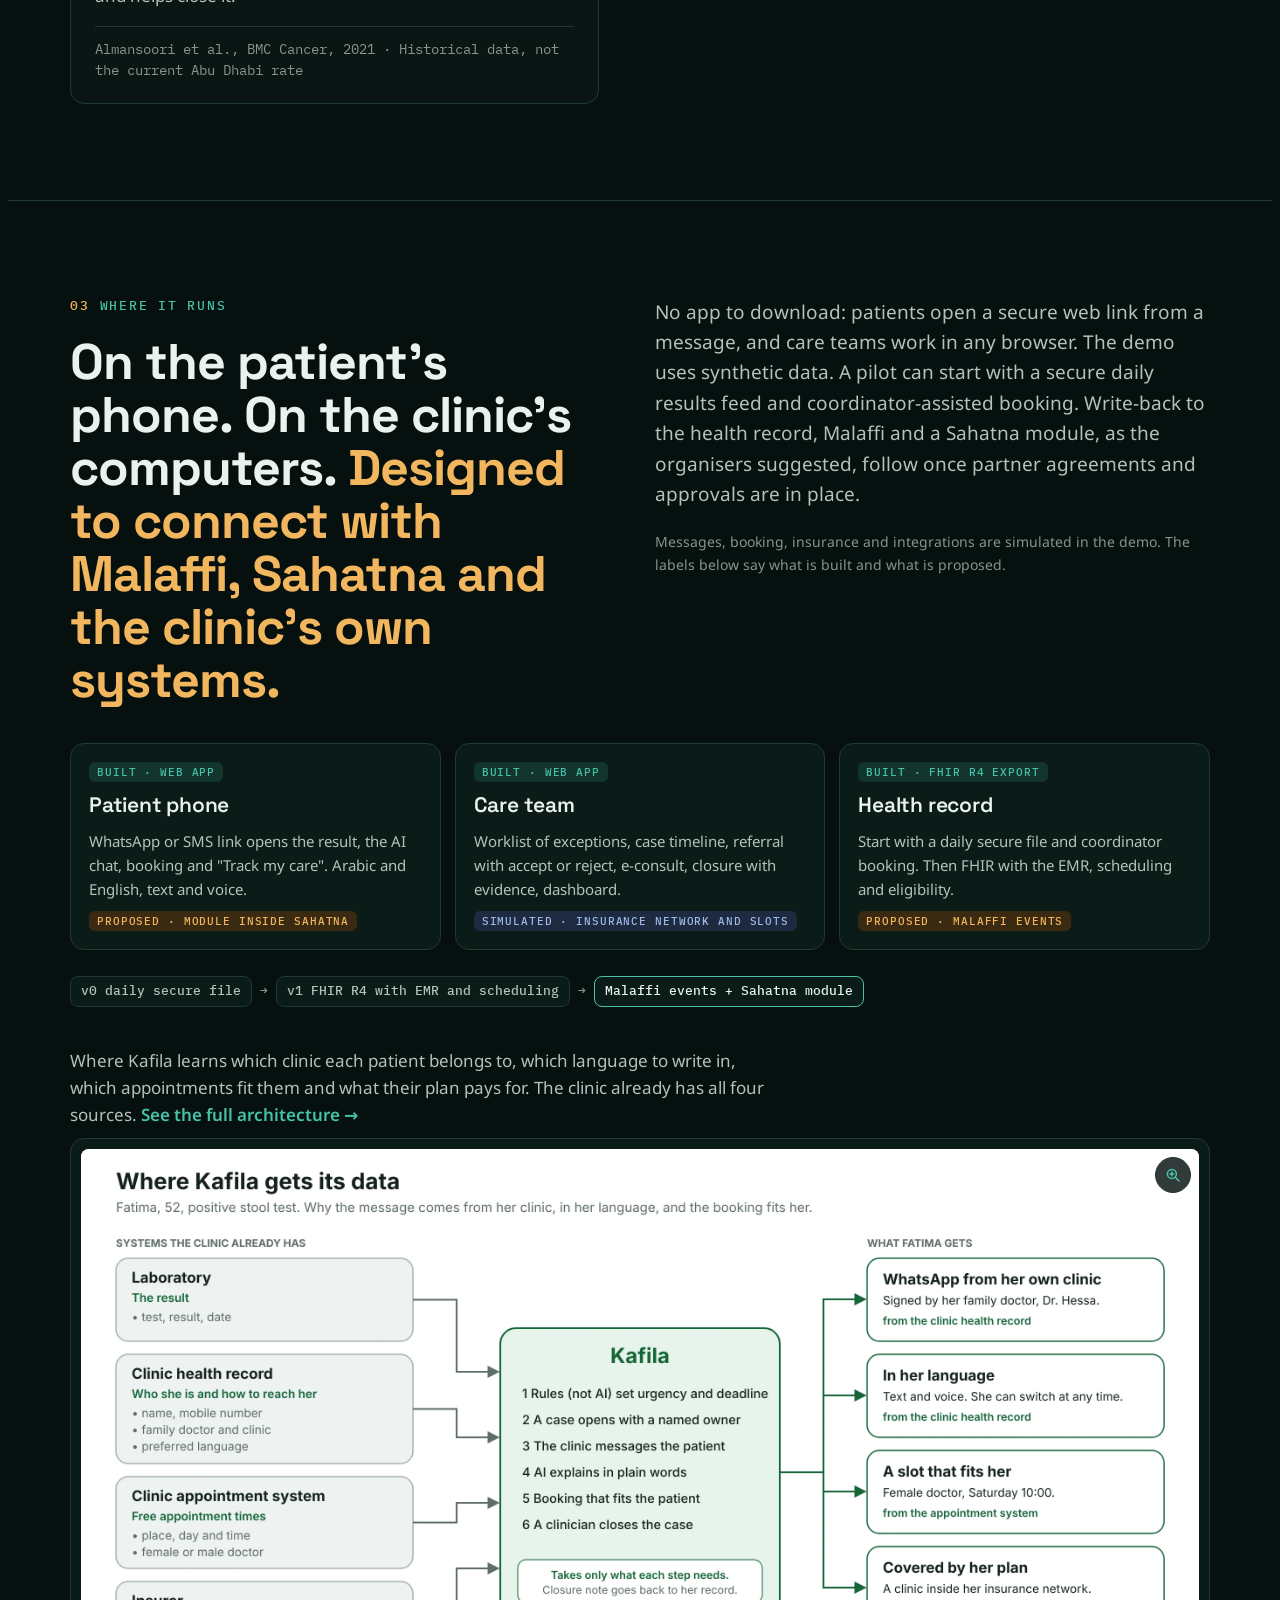
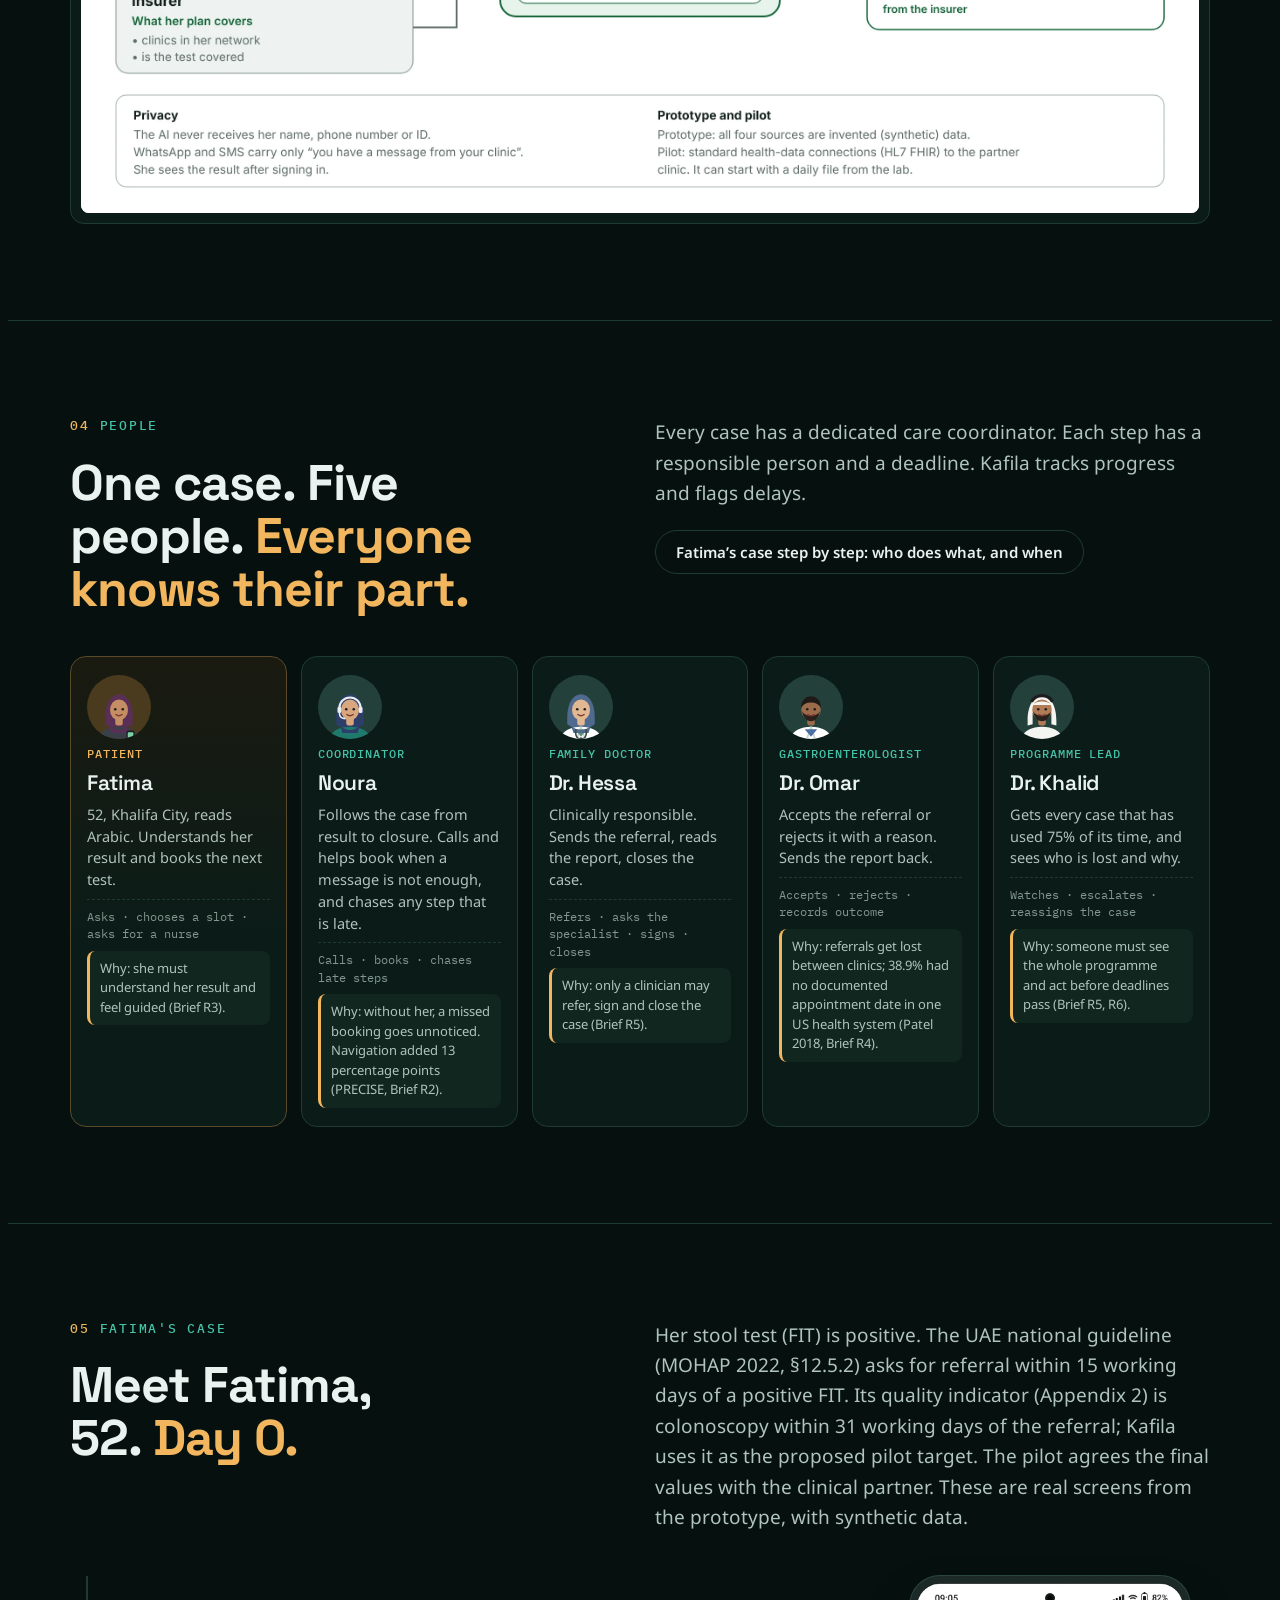
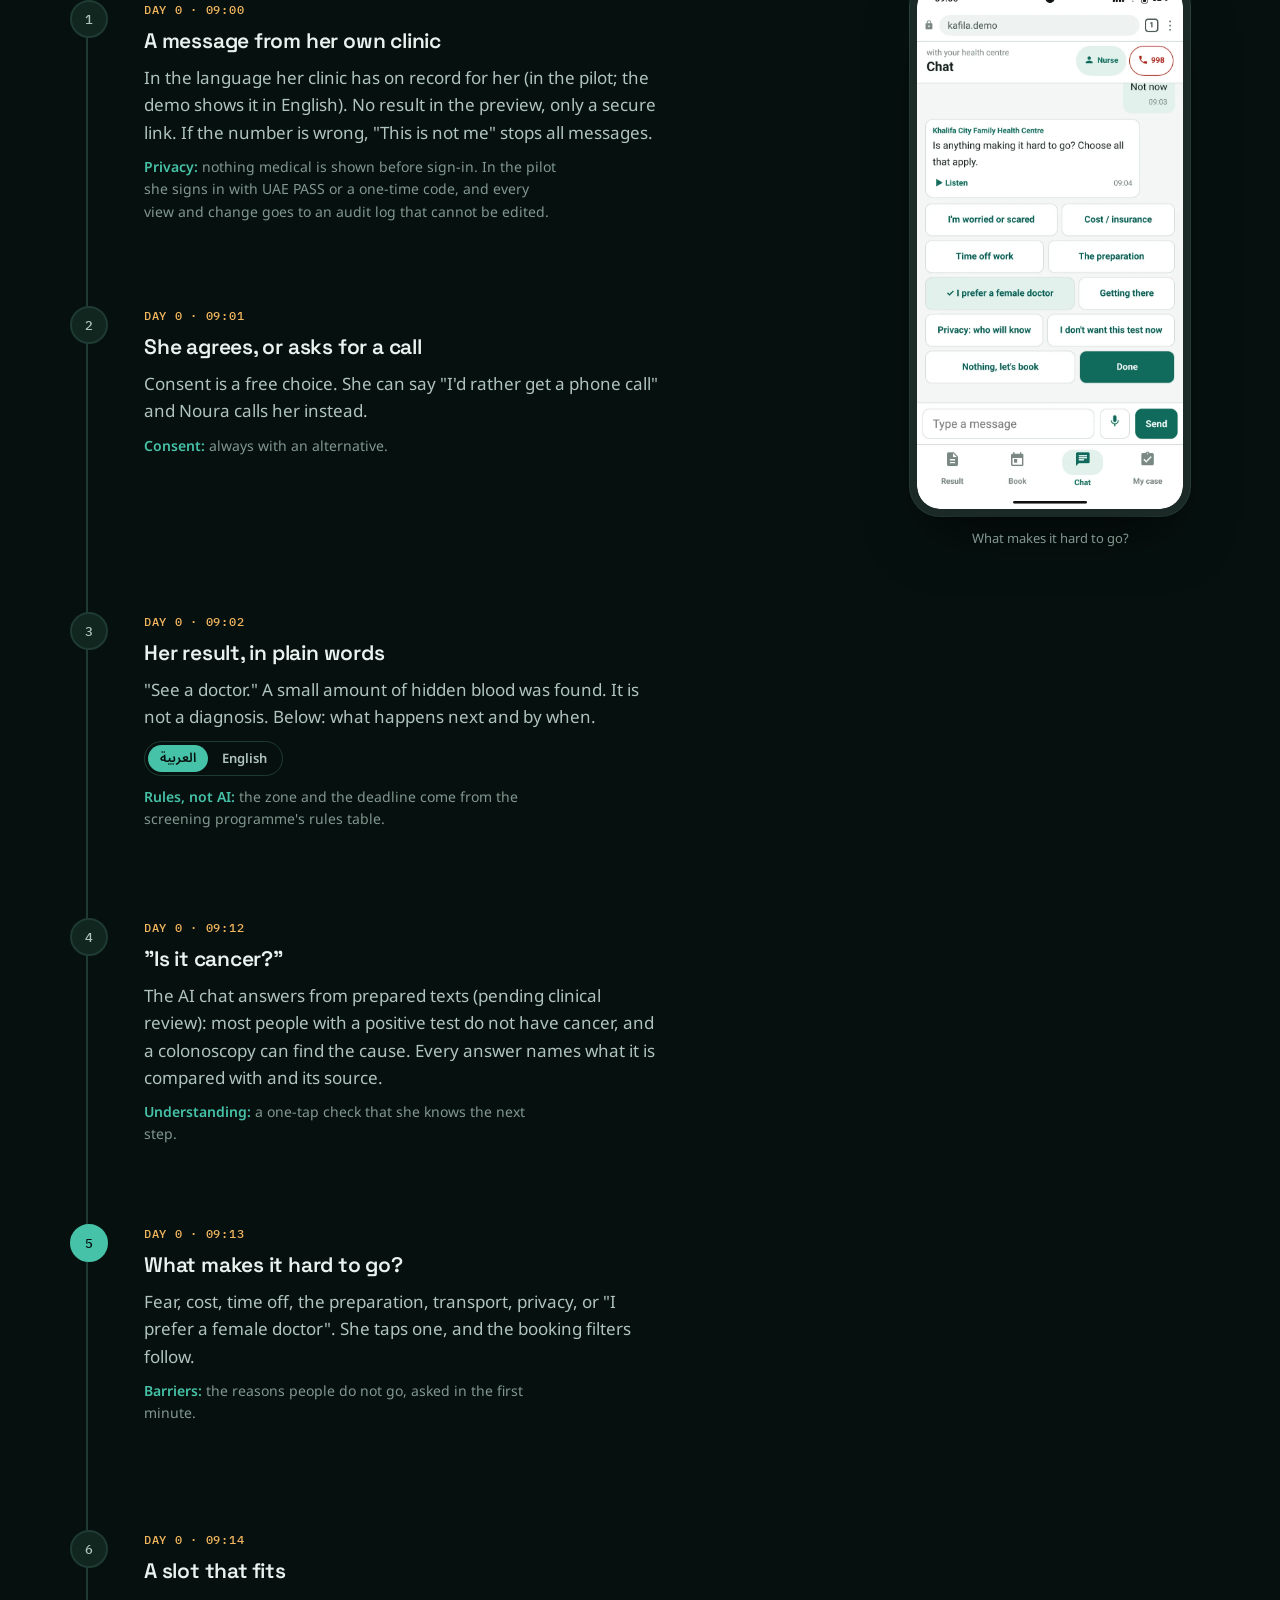
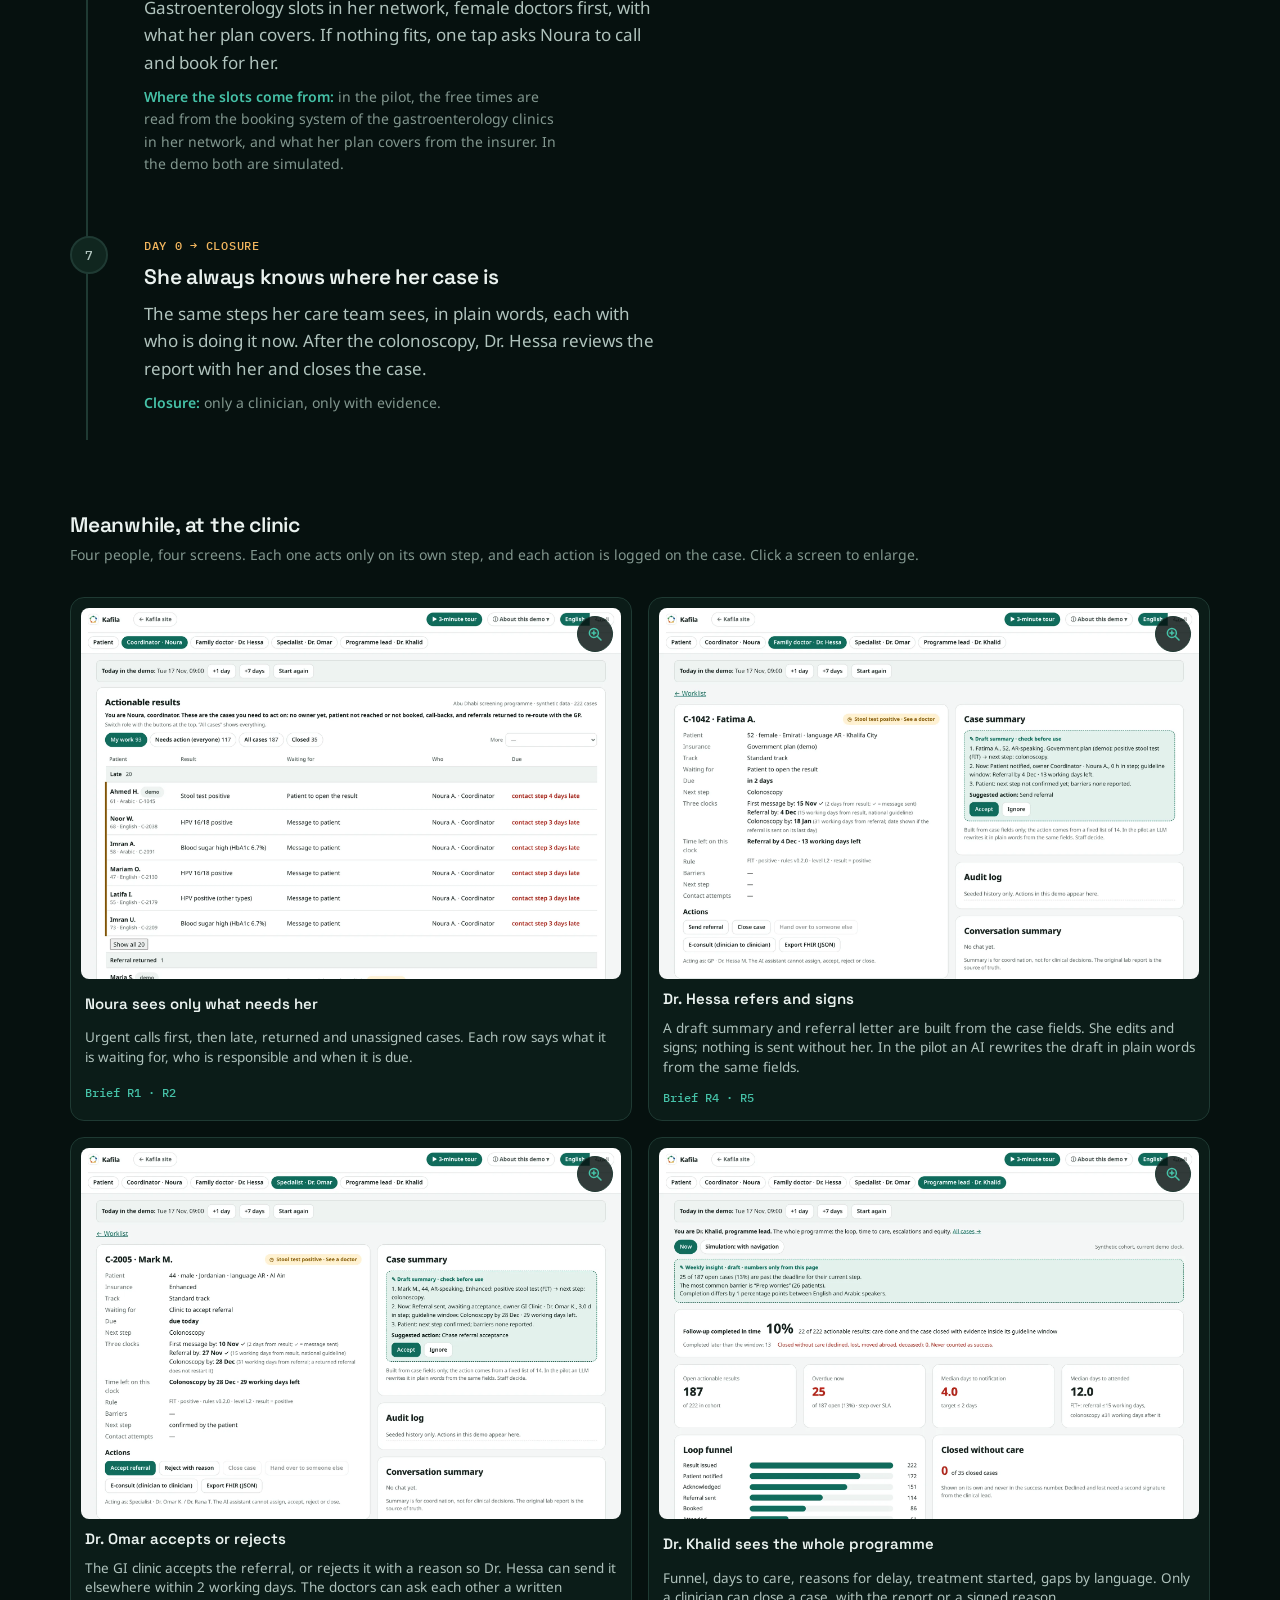
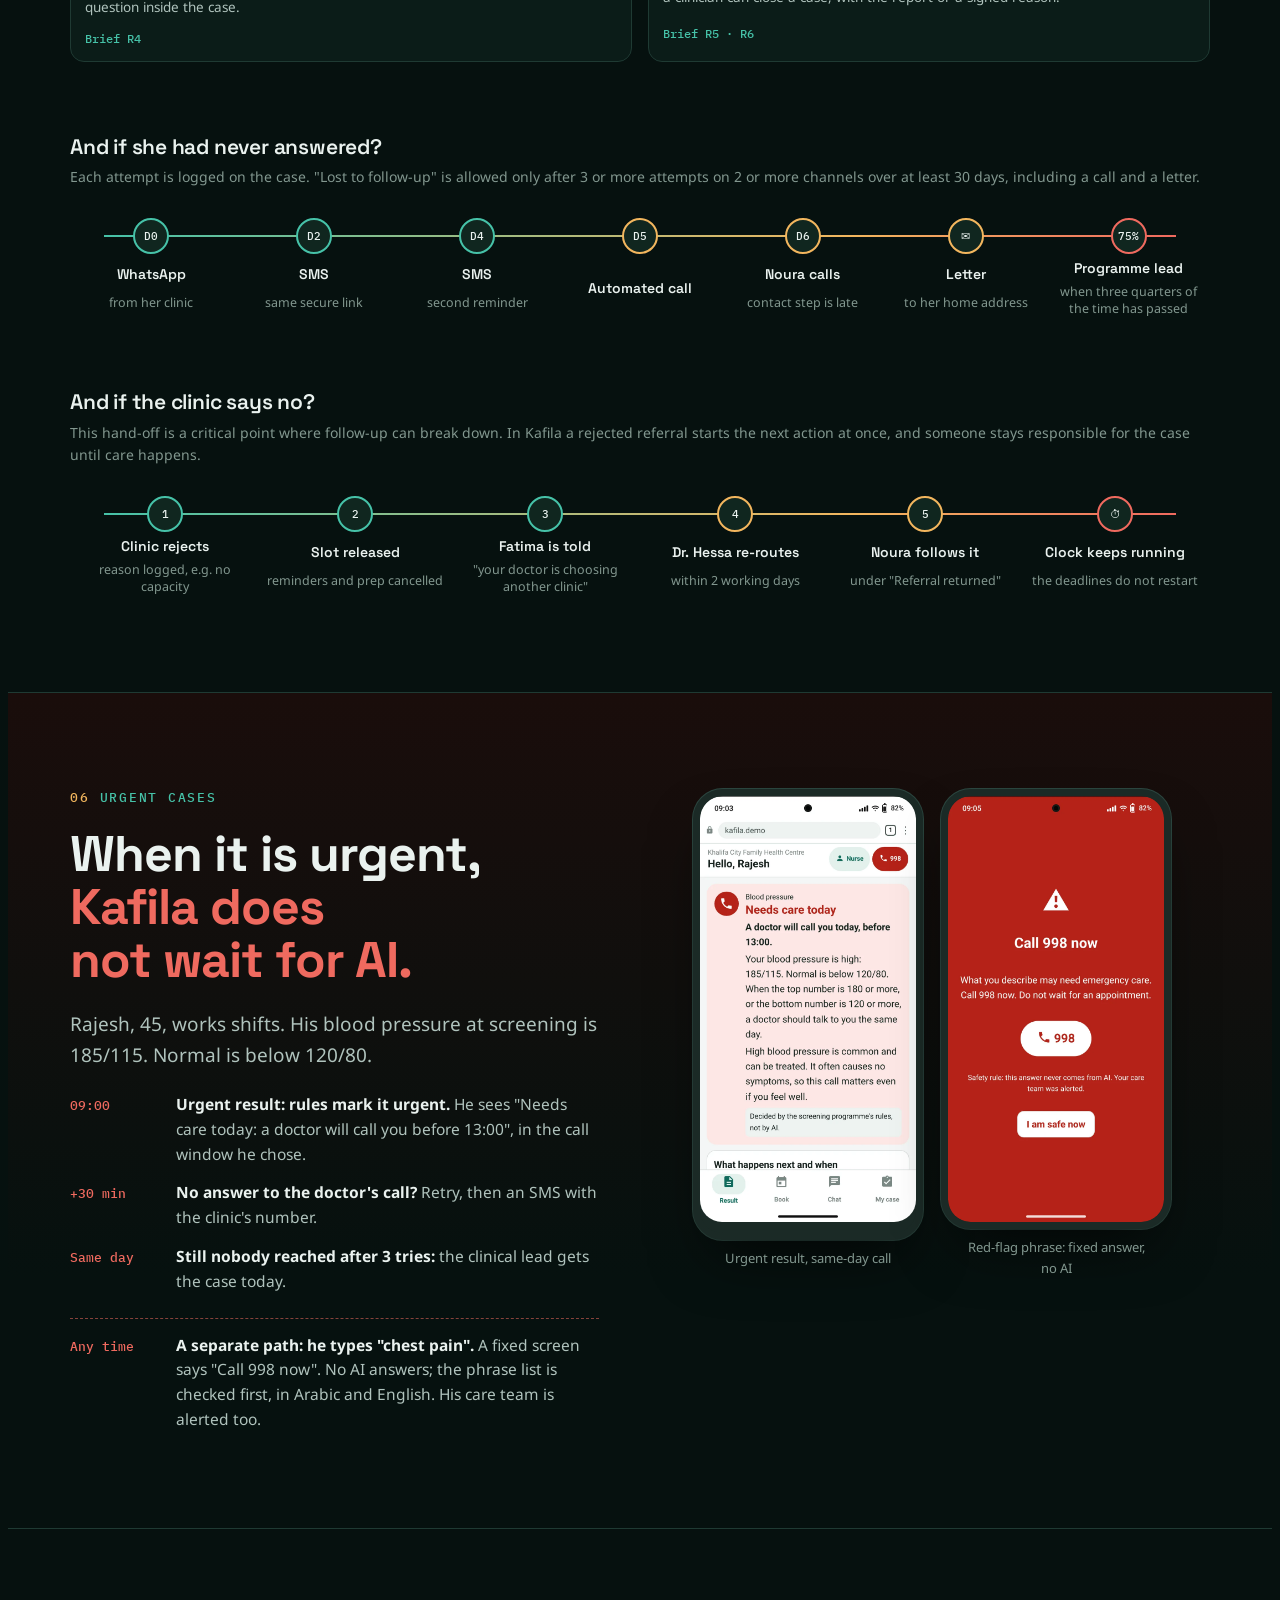
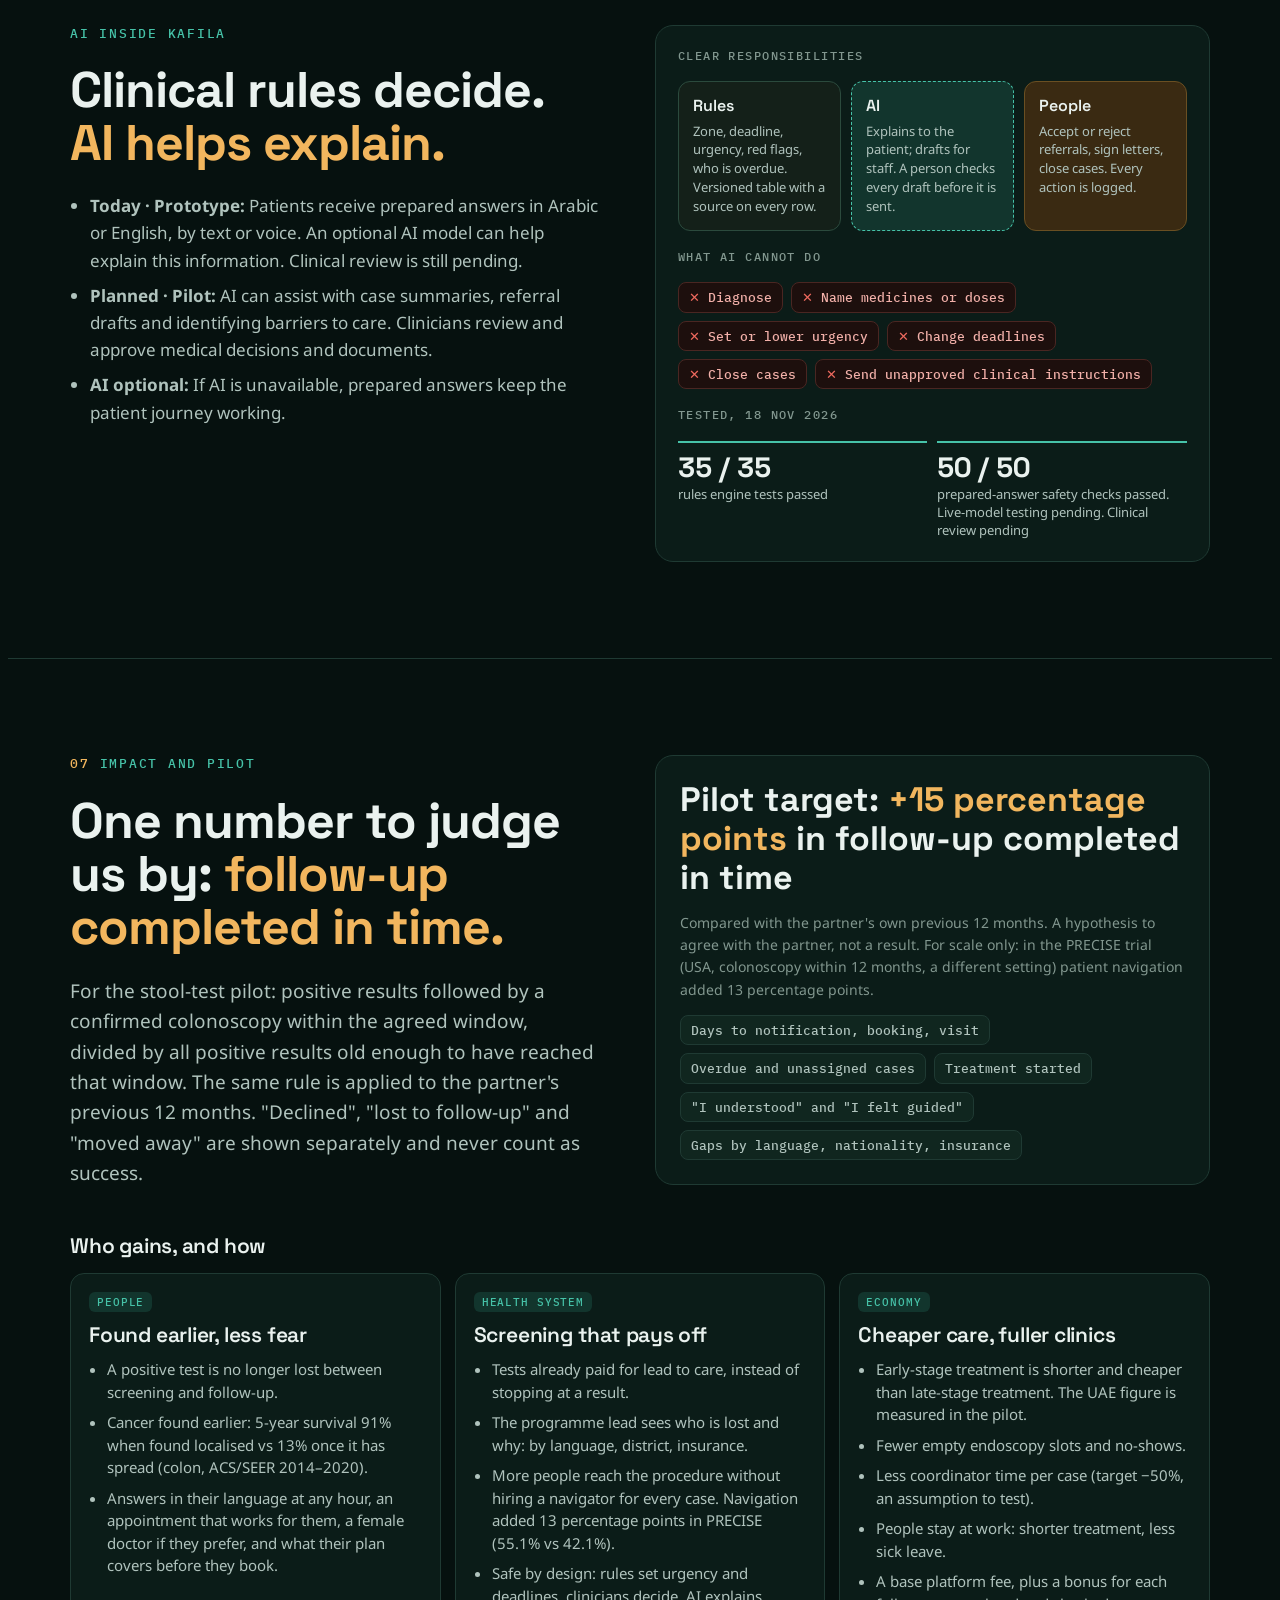
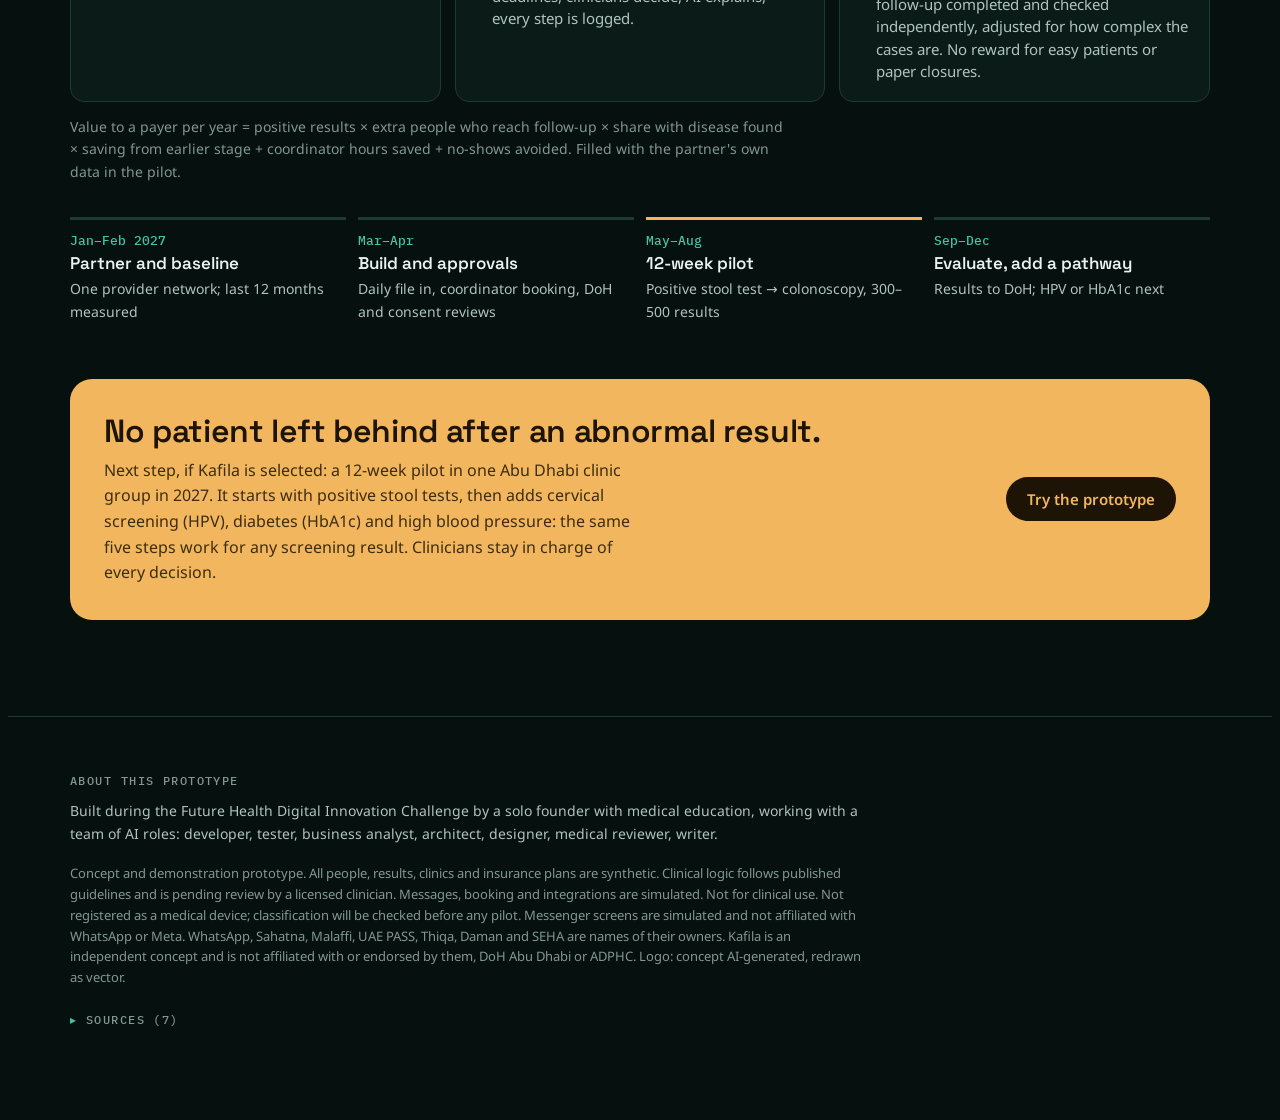
==== commit fbbc4264: "Homepage: image descriptions match the v46 dates Co-Authored-By: Claude Fable 5.2 <noreply@anthropic" ====
--- a/index.html
+++ b/index.html
@@ -541,14 +541,14 @@
           <h3>A slot that fits</h3>
           <p>Gastroenterology slots in her network, female doctors first, with what her plan covers. If nothing fits, one tap asks Noura to call and book for her.</p>
           <p class="why"><b>Where the slots come from:</b> in the pilot, the free times are read from the booking system of the gastroenterology clinics in her network, and what her plan covers from the insurer. In the demo both are simulated.</p>
-          <div class="m-shot"><div class="phone"><img loading="lazy" src="img/book.webp" alt="Slots: Sat 21 Nov 10:00 Dr. Amna Al Mansoori, female doctor, covered by Government plan" width="780" height="1540"></div></div>
+          <div class="m-shot"><div class="phone"><img loading="lazy" src="img/book.webp" alt="Slots: Sat 28 Nov 10:00 Dr. Amna Al Mansoori, female doctor, covered by Government plan" width="780" height="1540"></div></div>
         </div>
         <div class="beat" data-img="img/mycase.webp" data-cap="Track my care">
           <span class="t">Day 0 → closure</span>
           <h3>She always knows where her case is</h3>
           <p>The same steps her care team sees, in plain words, each with who is doing it now. After the colonoscopy, Dr. Hessa reviews the report with her and closes the case.</p>
           <p class="why"><b>Closure:</b> only a clinician, only with evidence.</p>
-          <div class="m-shot"><div class="phone"><img loading="lazy" src="img/mycase.webp" alt="My case: time held Saturday 21 November, waiting for the clinic to confirm; track my care, step 3 of 6" width="780" height="1540"></div></div>
+          <div class="m-shot"><div class="phone"><img loading="lazy" src="img/mycase.webp" alt="My case: time held Saturday 28 November, waiting for the clinic to confirm; track my care, step 3 of 6" width="780" height="1540"></div></div>
         </div>
       </div>
       <div class="stick" aria-live="polite">
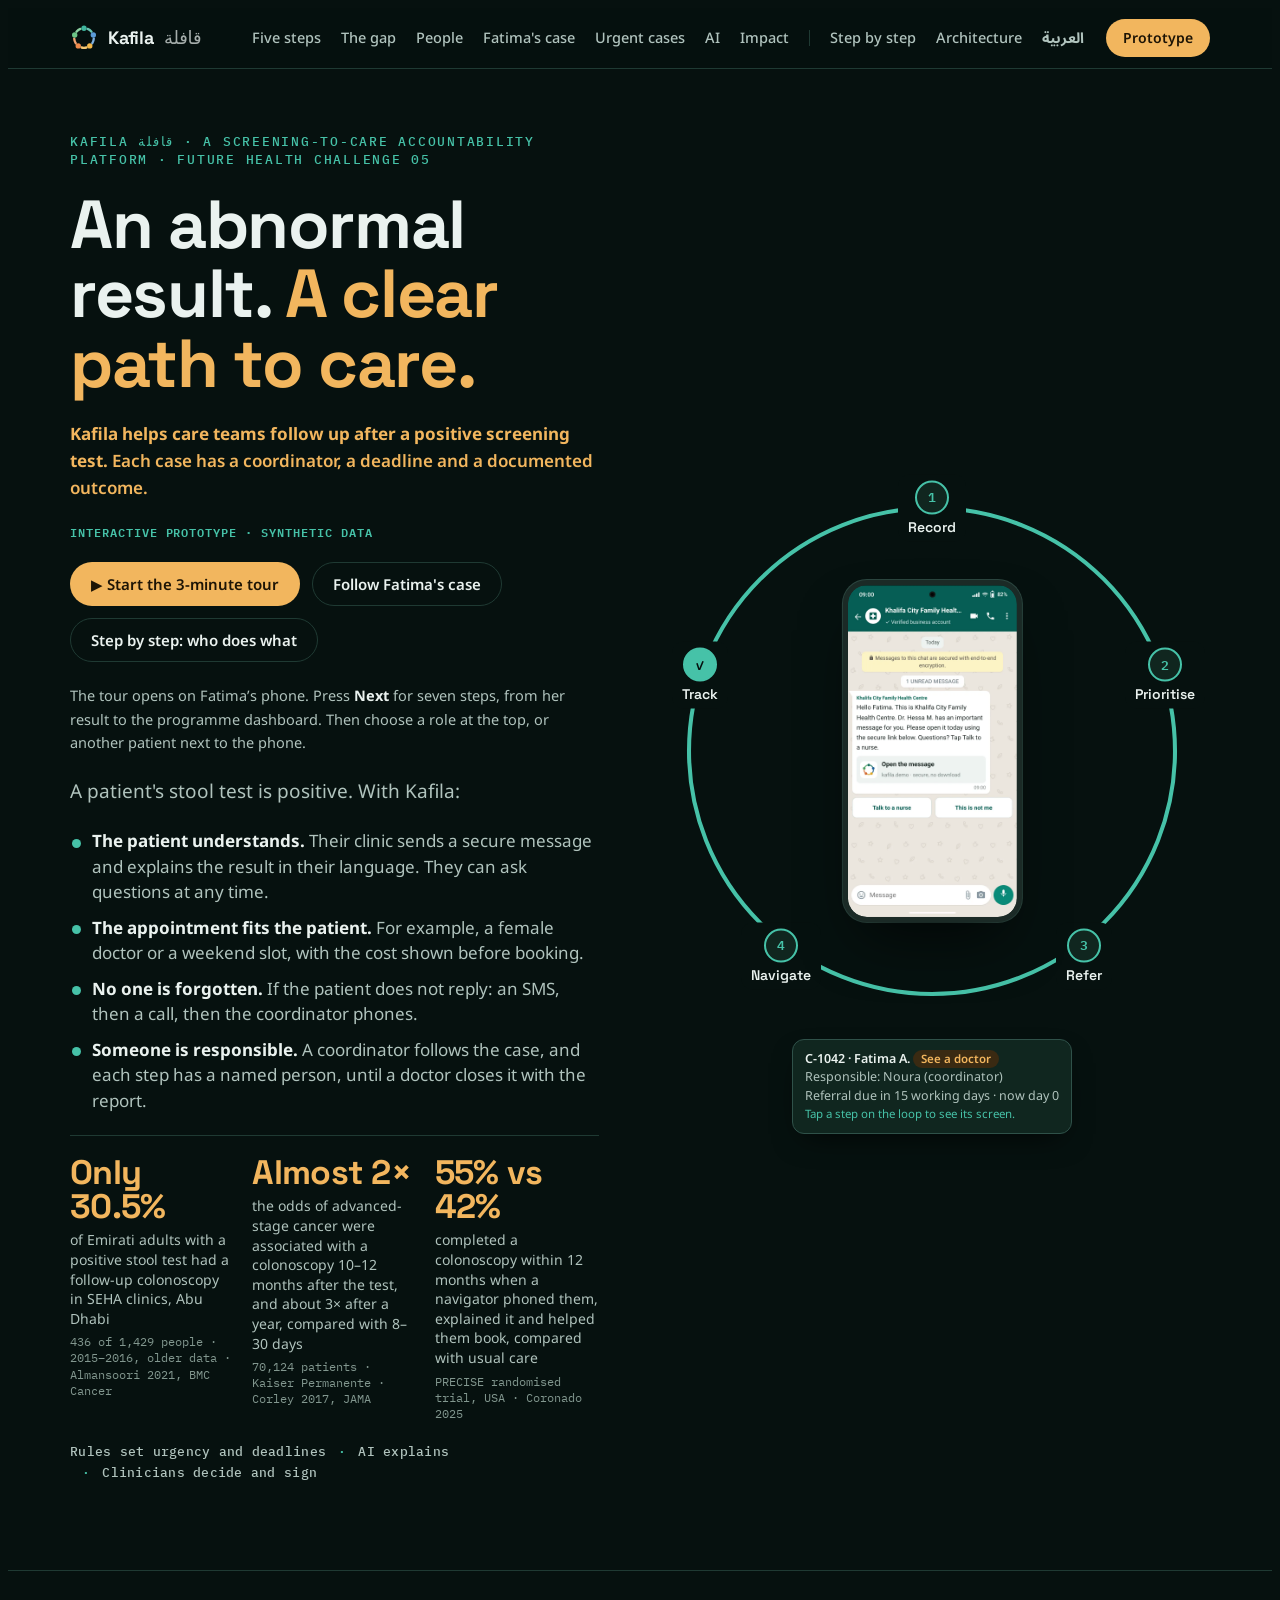
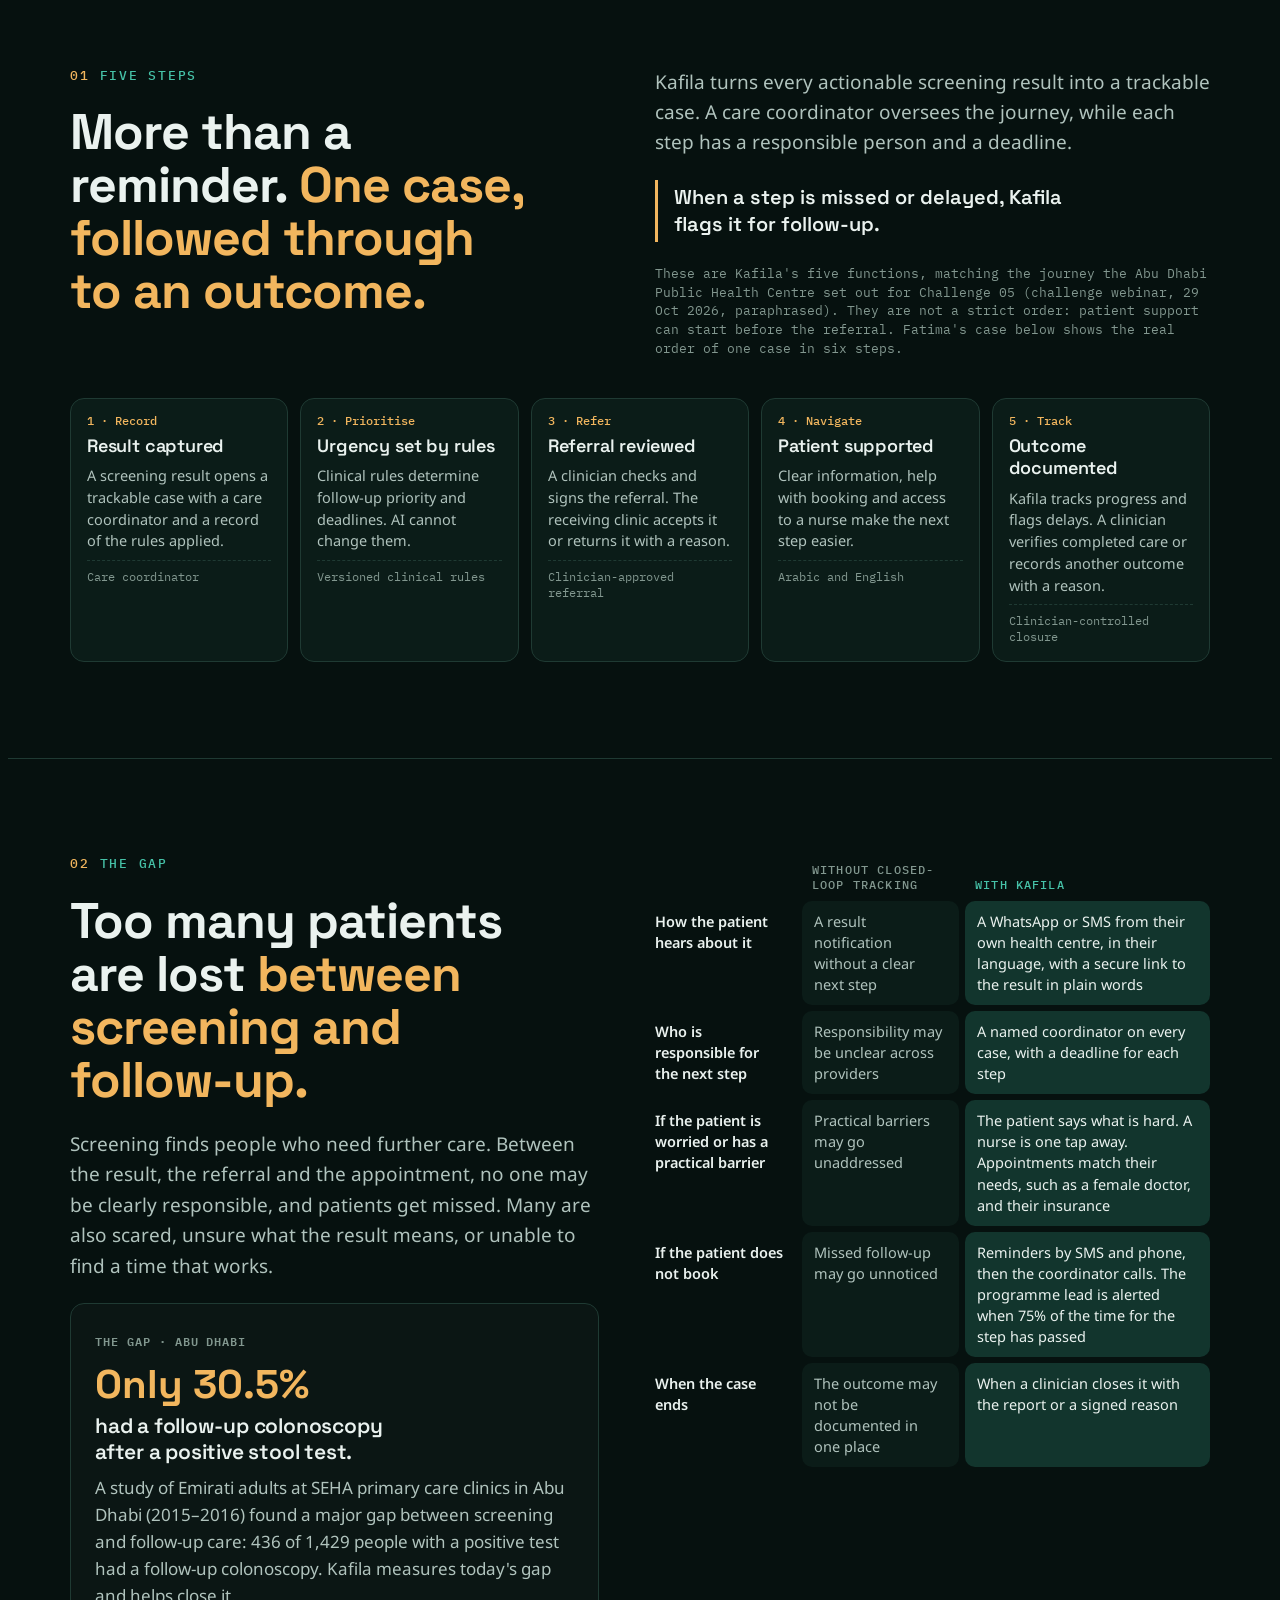
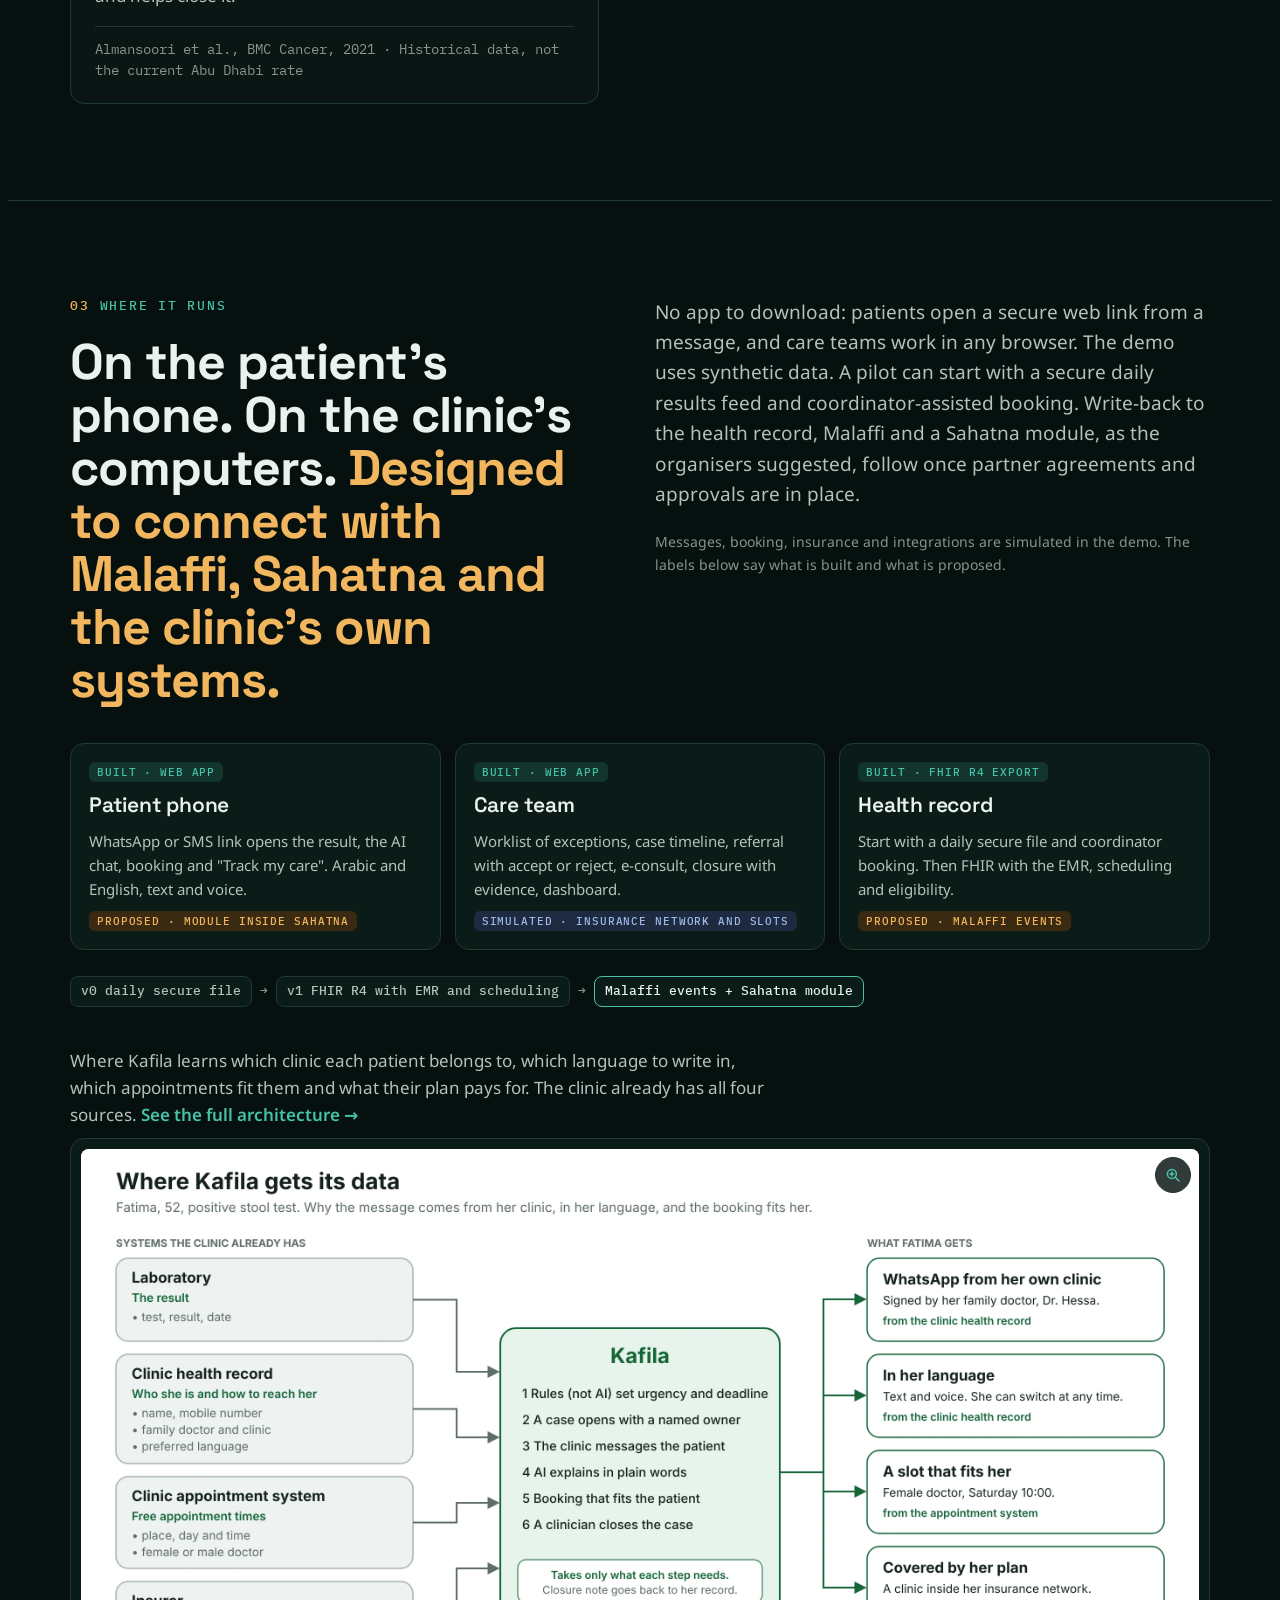
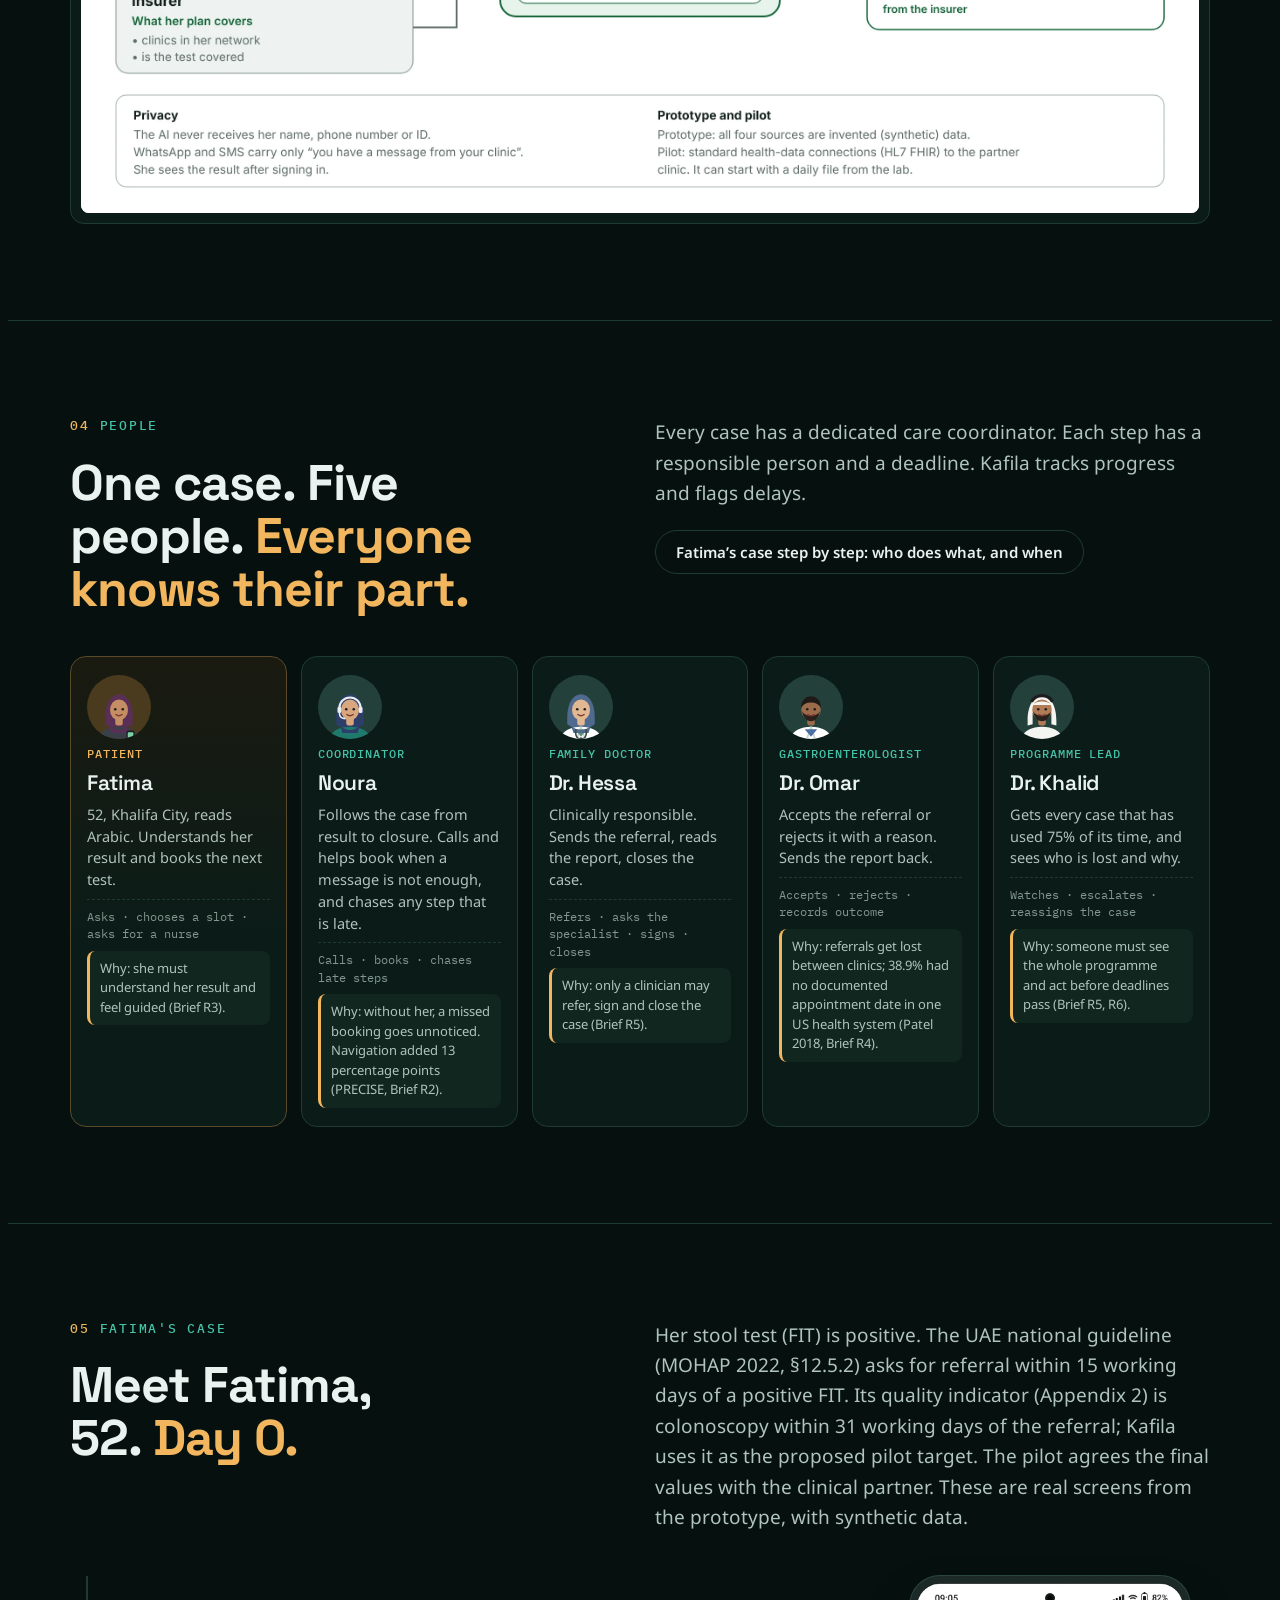
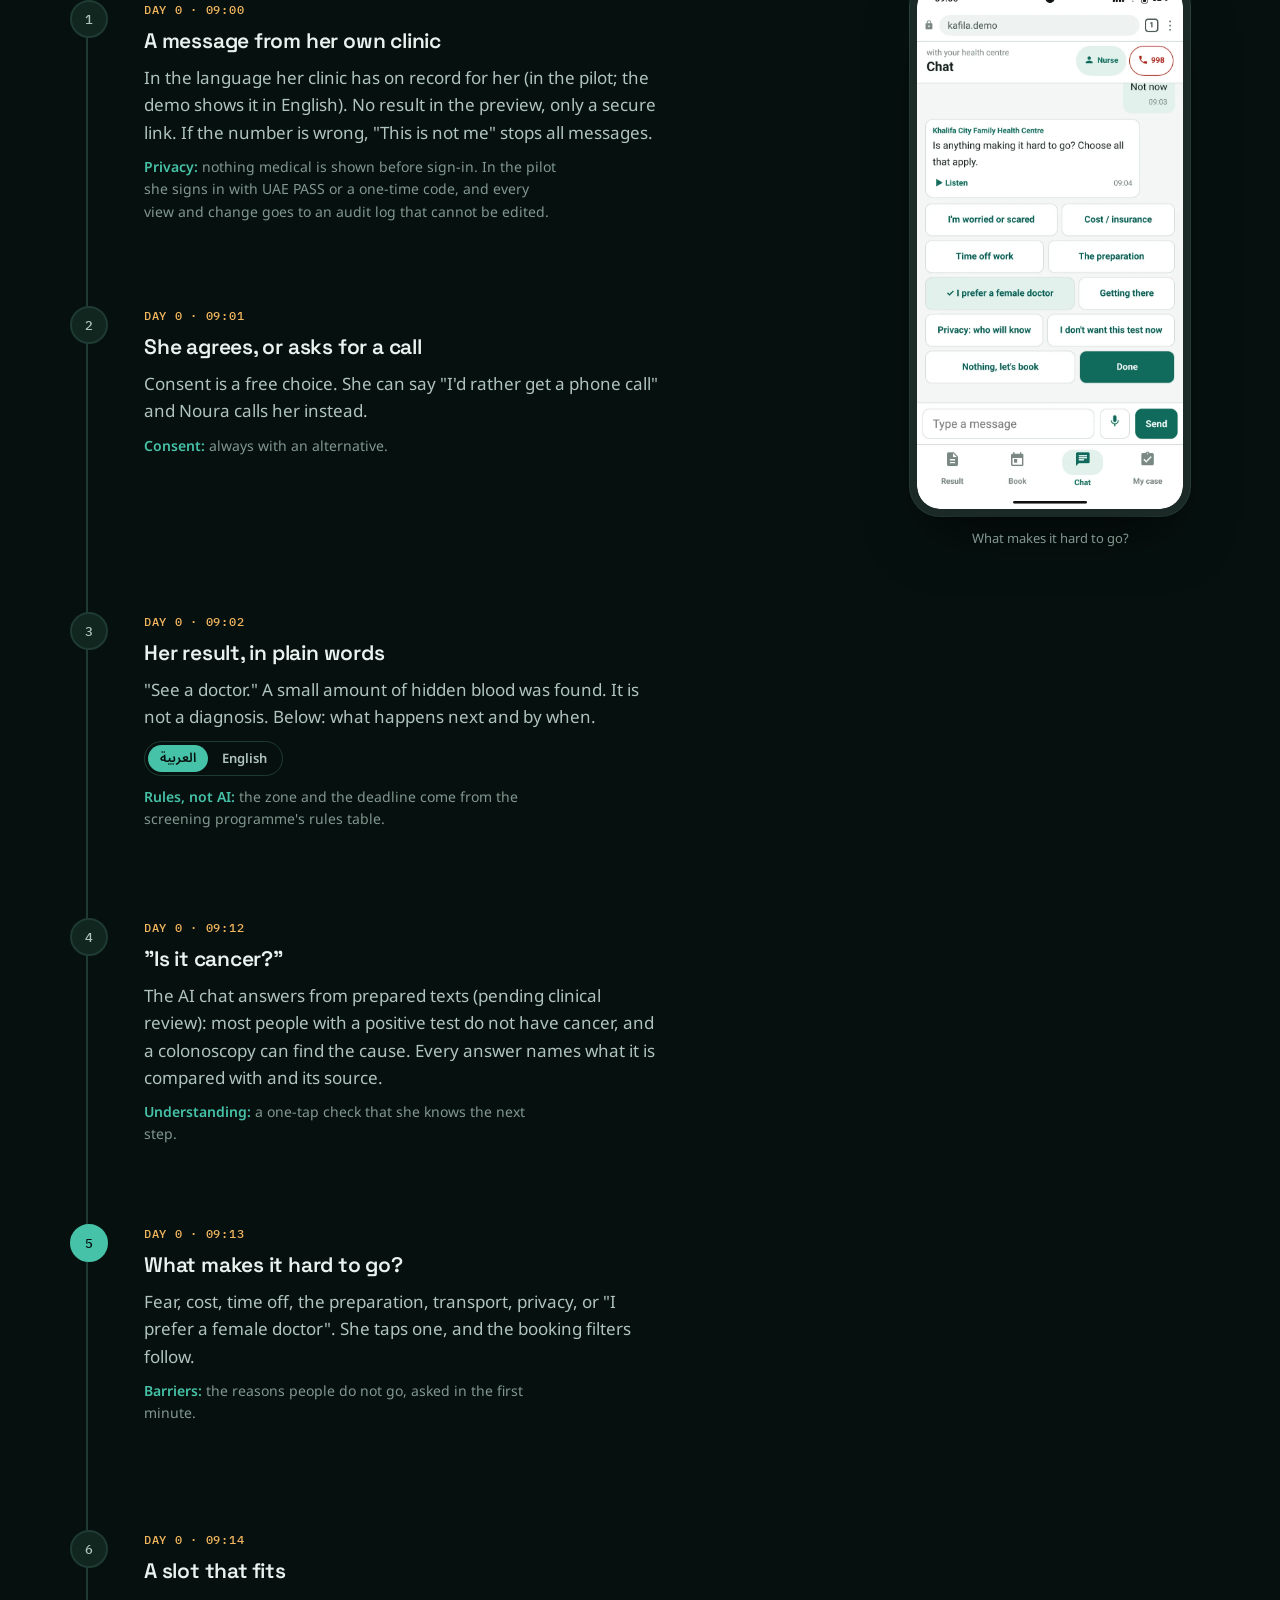
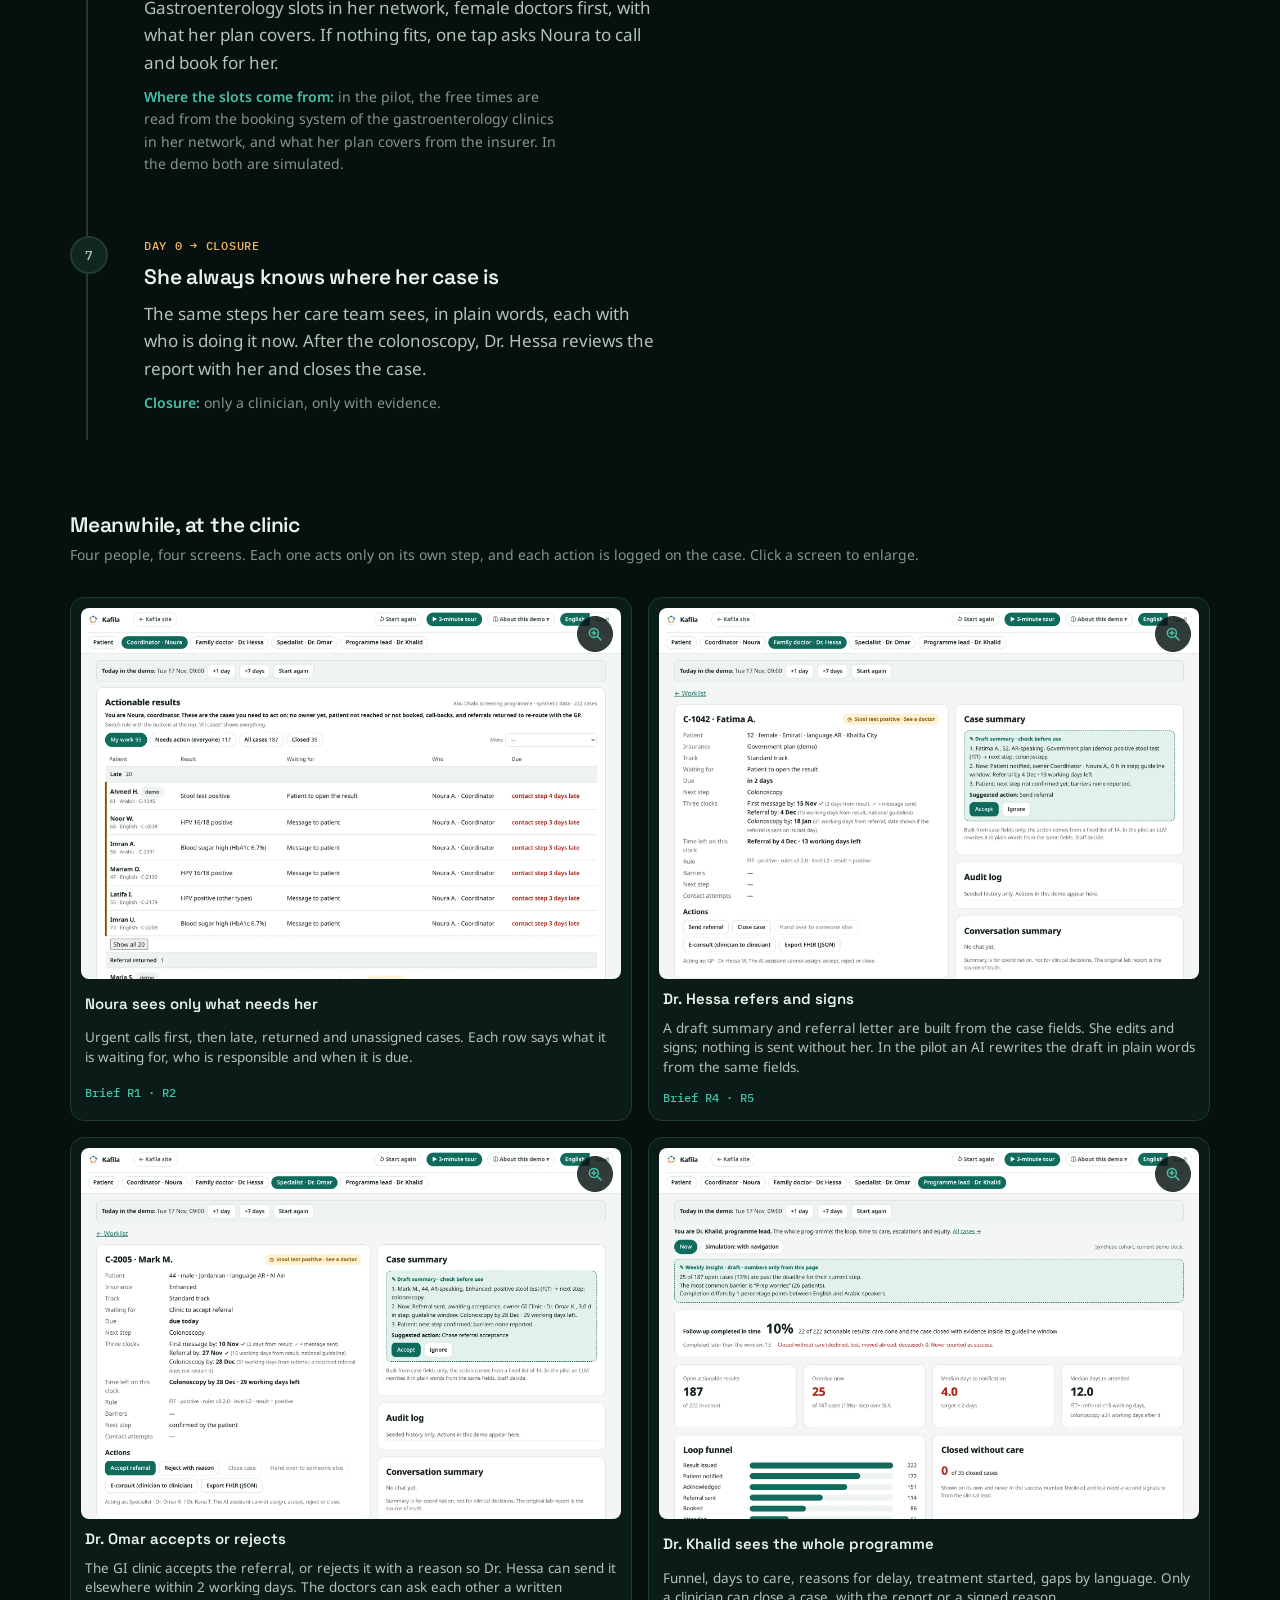
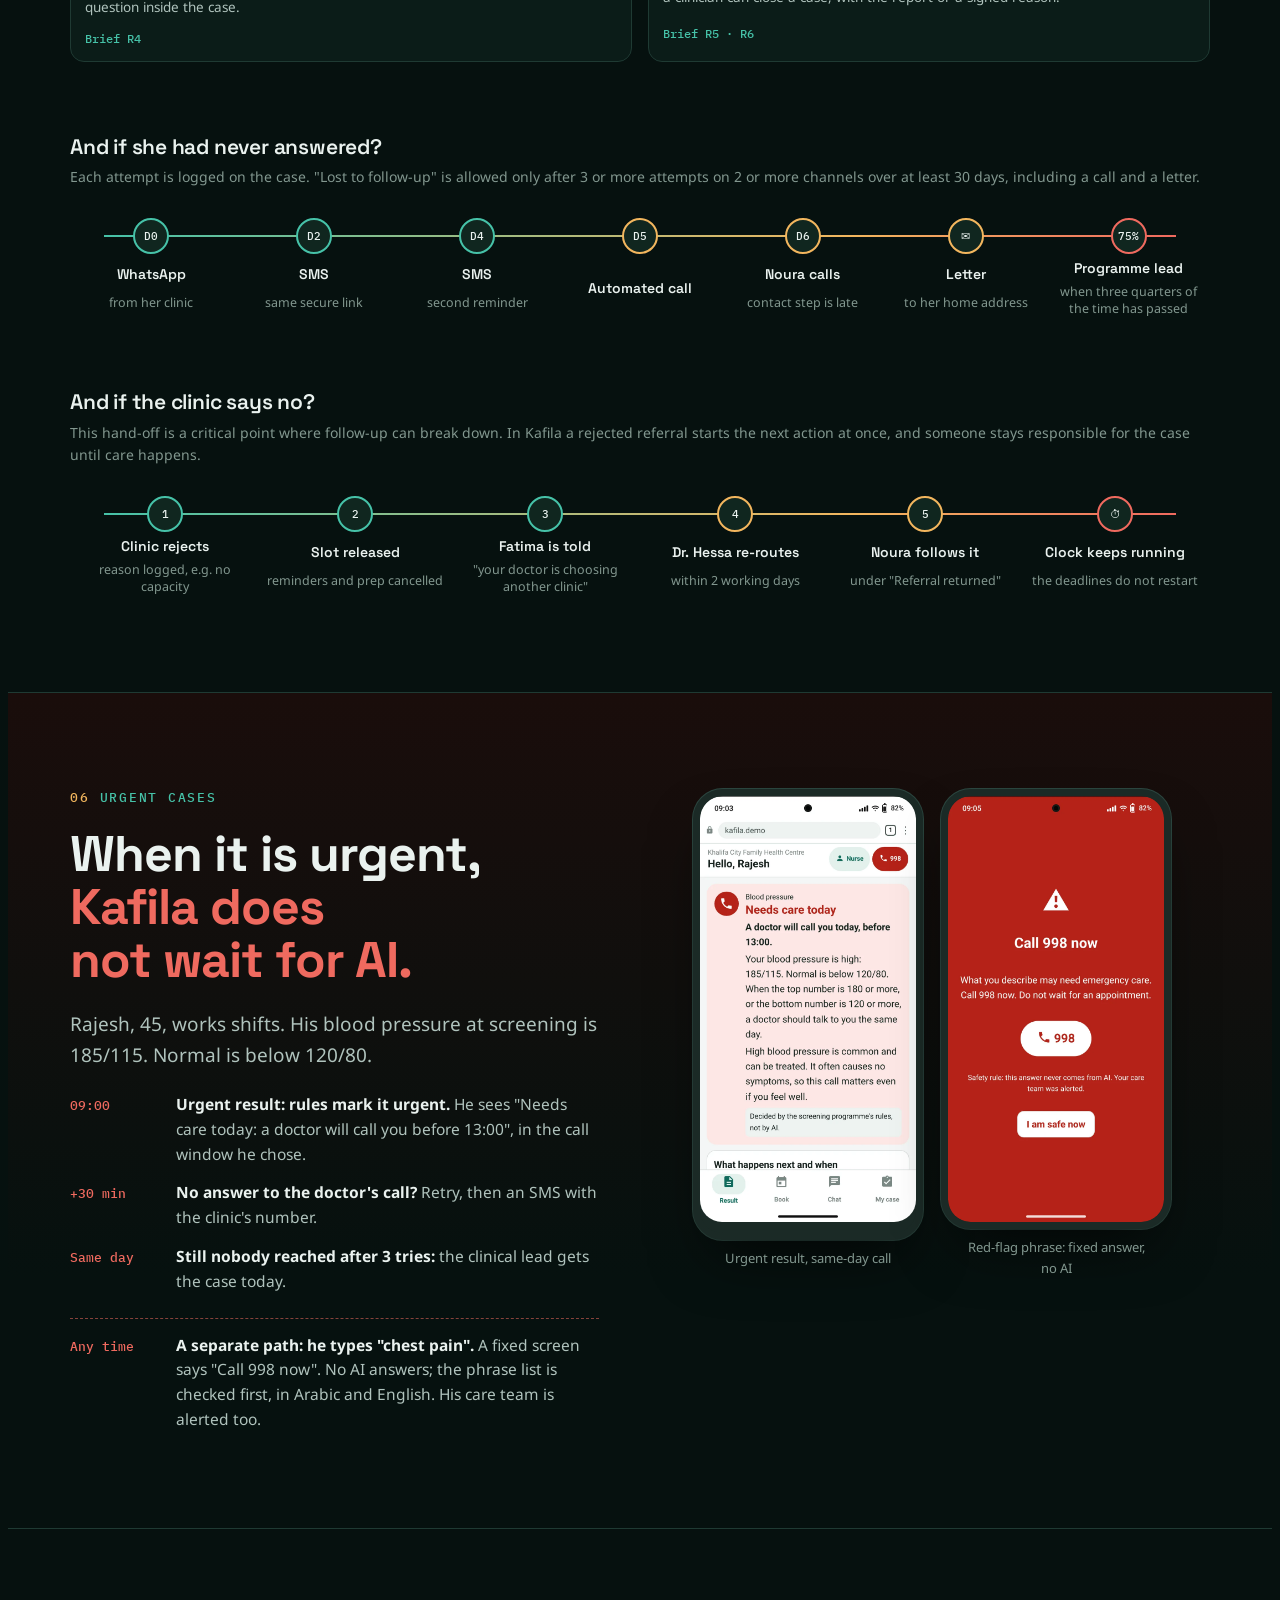
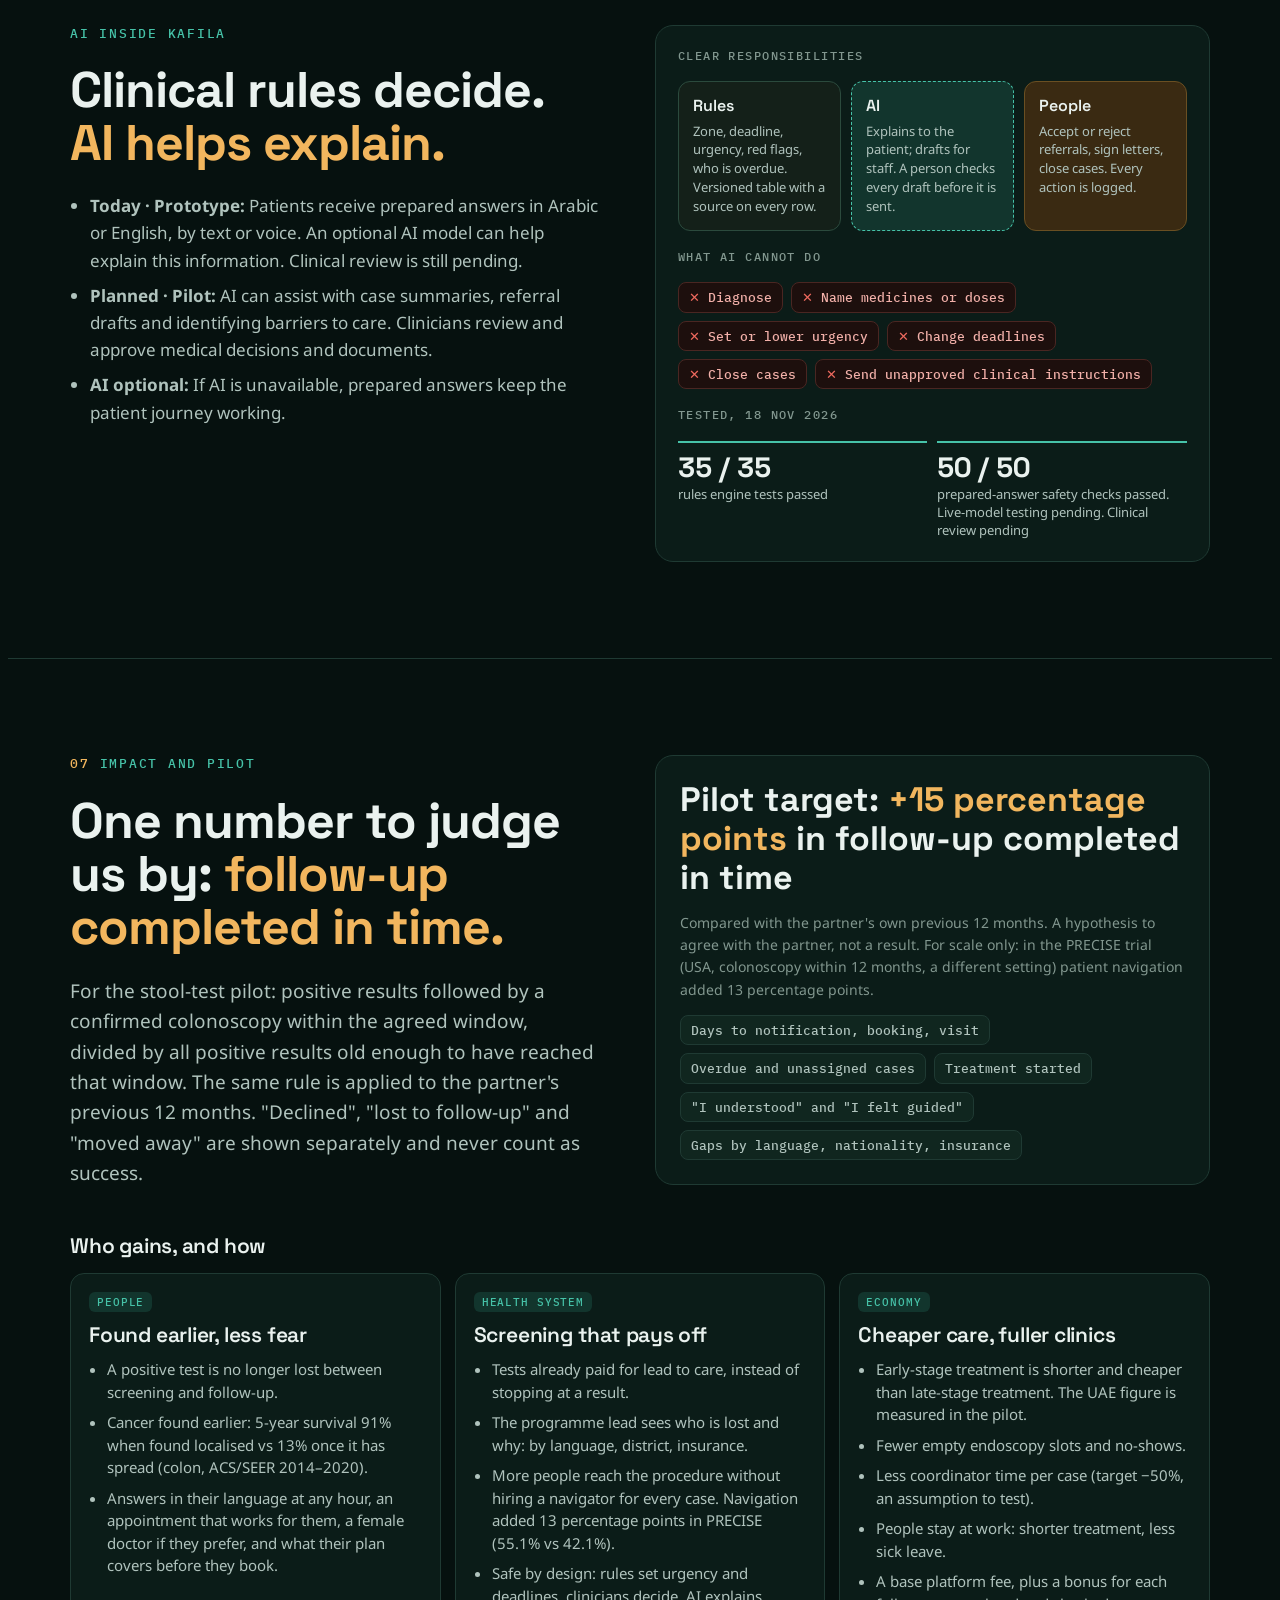
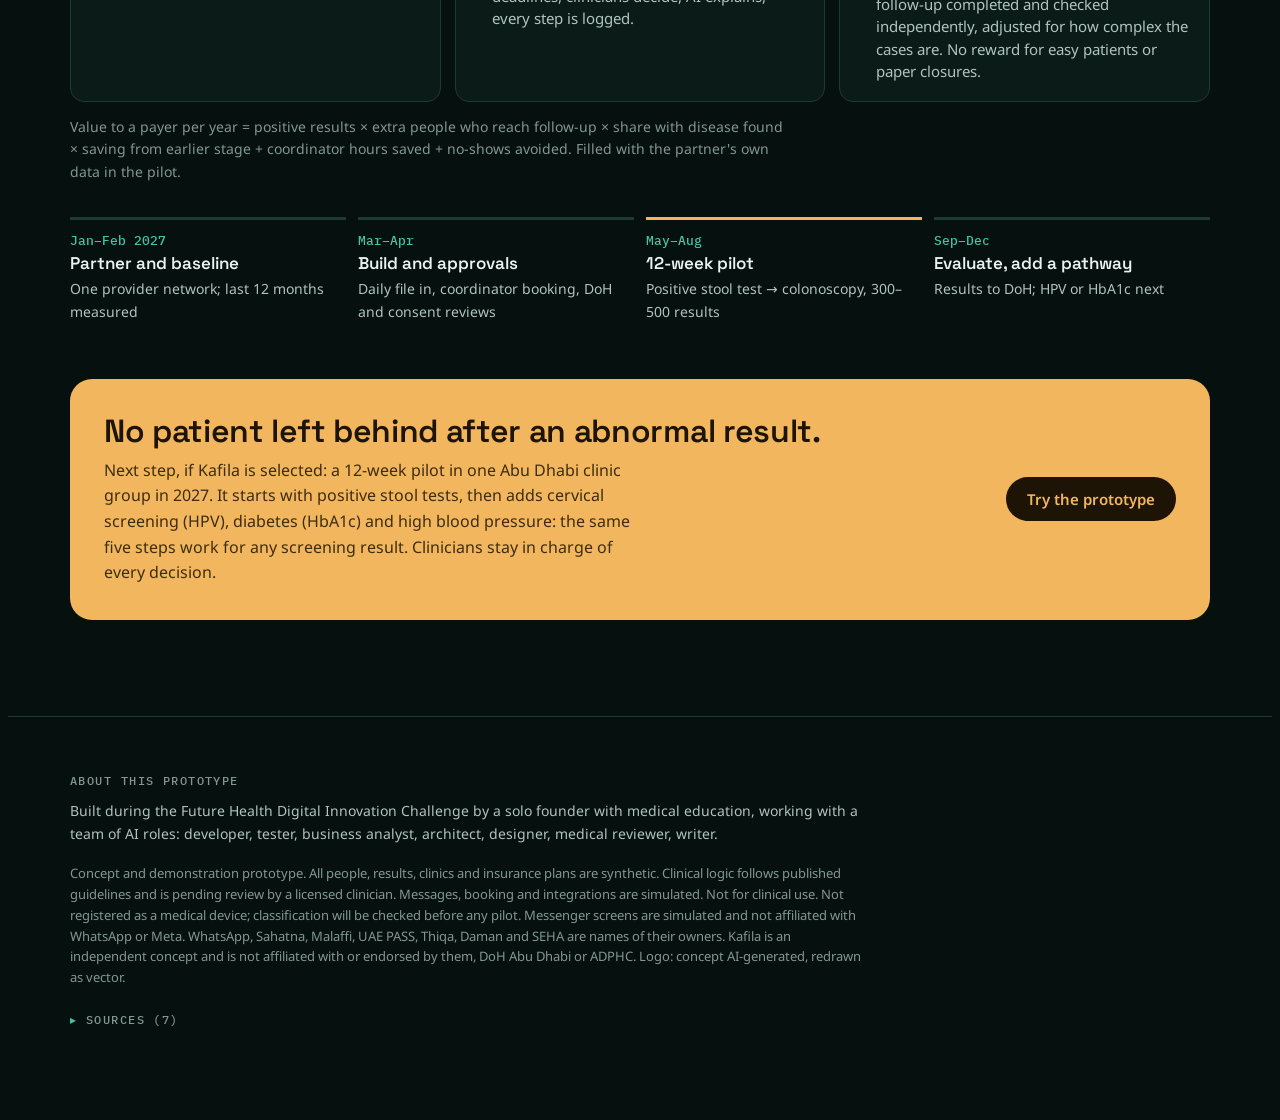
==== commit 1224577d: "Site: Arabic home page (index-ar.html) and language link in the top menu Co-Authored-By: Claude Opus" ====
--- a/index.html
+++ b/index.html
@@ -331,7 +331,7 @@
   <div class="wrap">
     <a class="logo" href="#top"><i class="mk"><svg width="28" height="28" xmlns="http://www.w3.org/2000/svg" viewBox="0 0 120 120" aria-hidden="true"><g id="mark"><path d="M75.61 21.01 A42 42 0 0 1 92.26 33.10" fill="none" stroke="#69c5b3" stroke-width="10" stroke-linecap="round"/><path d="M101.91 62.80 A42 42 0 0 1 95.55 82.37" fill="none" stroke="#7fb1e1" stroke-width="10" stroke-linecap="round"/><path d="M70.29 100.72 A42 42 0 0 1 49.71 100.72" fill="none" stroke="#f5c873" stroke-width="10" stroke-linecap="round"/><path d="M24.45 82.37 A42 42 0 0 1 18.09 62.80" fill="none" stroke="#f3a473" stroke-width="10" stroke-linecap="round"/><path d="M27.74 33.10 A42 42 0 0 1 44.39 21.01" fill="none" stroke="#8cd1a1" stroke-width="10" stroke-linecap="round"/><circle cx="60.00" cy="18.00" r="11.5" fill="#3fb59d"/><circle cx="99.94" cy="47.02" r="11.5" fill="#5b9bd8"/><circle cx="84.69" cy="93.98" r="11.5" fill="#f2b84b"/><circle cx="35.31" cy="93.98" r="11.5" fill="#f08a4b"/><circle cx="20.06" cy="47.02" r="11.5" fill="#6cc486"/></g></svg></i>Kafila <span lang="ar" dir="rtl" style="opacity:.7;font-weight:500">قافلة</span></a>
     <nav id="sitenav" aria-label="Sections">
-      <a href="#what">Five steps</a><a href="#why">The gap</a><a href="#who">People</a><a href="#how">Fatima's case</a><a href="#safety">Urgent cases</a><a href="#ai">AI</a><a href="#pilot">Impact</a><span class="navsep" aria-hidden="true"></span><a href="care-loop.html">Step by step</a><a href="architecture.html">Architecture</a>
+      <a href="#what">Five steps</a><a href="#why">The gap</a><a href="#who">People</a><a href="#how">Fatima's case</a><a href="#safety">Urgent cases</a><a href="#ai">AI</a><a href="#pilot">Impact</a><span class="navsep" aria-hidden="true"></span><a href="care-loop.html">Step by step</a><a href="architecture.html">Architecture</a><a href="index-ar.html" lang="ar" dir="rtl" class="langlink" style="font-weight:700">العربية</a>
     </nav>
     <button class="menubtn" id="menubtn" aria-expanded="false" aria-controls="sitenav">Menu</button>
     <a class="btn solid" href="prototype/" target="_blank" rel="noopener">Prototype</a>
@@ -541,14 +541,14 @@
           <h3>A slot that fits</h3>
           <p>Gastroenterology slots in her network, female doctors first, with what her plan covers. If nothing fits, one tap asks Noura to call and book for her.</p>
           <p class="why"><b>Where the slots come from:</b> in the pilot, the free times are read from the booking system of the gastroenterology clinics in her network, and what her plan covers from the insurer. In the demo both are simulated.</p>
-          <div class="m-shot"><div class="phone"><img loading="lazy" src="img/book.webp" alt="Slots: Sat 28 Nov 10:00 Dr. Amna Al Mansoori, female doctor, covered by Government plan" width="780" height="1540"></div></div>
+          <div class="m-shot"><div class="phone"><img loading="lazy" src="img/book.webp" alt="Slots: Tue 24 Nov 18:30 Dr. Leena Haddad, female doctor, covered by Government plan" width="780" height="1540"></div></div>
         </div>
         <div class="beat" data-img="img/mycase.webp" data-cap="Track my care">
           <span class="t">Day 0 → closure</span>
           <h3>She always knows where her case is</h3>
           <p>The same steps her care team sees, in plain words, each with who is doing it now. After the colonoscopy, Dr. Hessa reviews the report with her and closes the case.</p>
           <p class="why"><b>Closure:</b> only a clinician, only with evidence.</p>
-          <div class="m-shot"><div class="phone"><img loading="lazy" src="img/mycase.webp" alt="My case: time held Saturday 28 November, waiting for the clinic to confirm; track my care, step 3 of 6" width="780" height="1540"></div></div>
+          <div class="m-shot"><div class="phone"><img loading="lazy" src="img/mycase.webp" alt="My case: time held Tuesday 24 November, waiting for the clinic to confirm; track my care, step 3 of 6" width="780" height="1540"></div></div>
         </div>
       </div>
       <div class="stick" aria-live="polite">
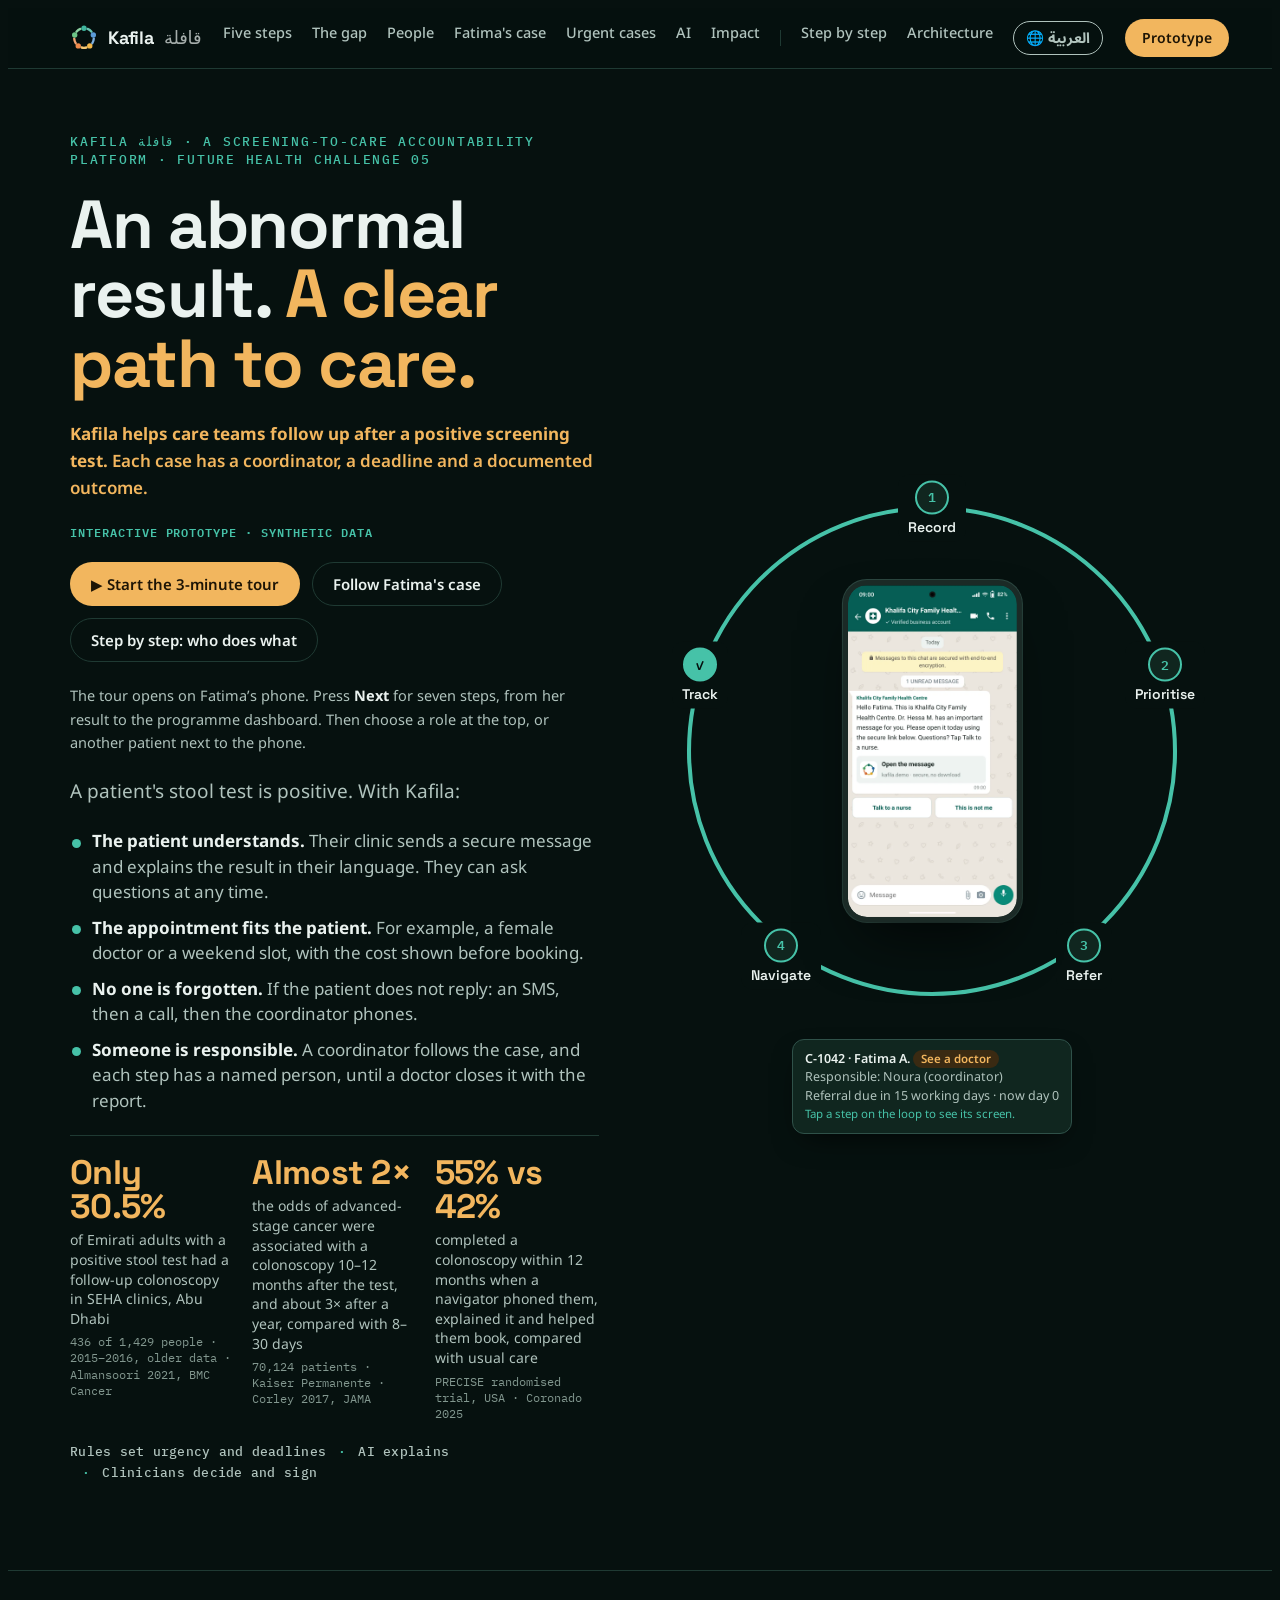
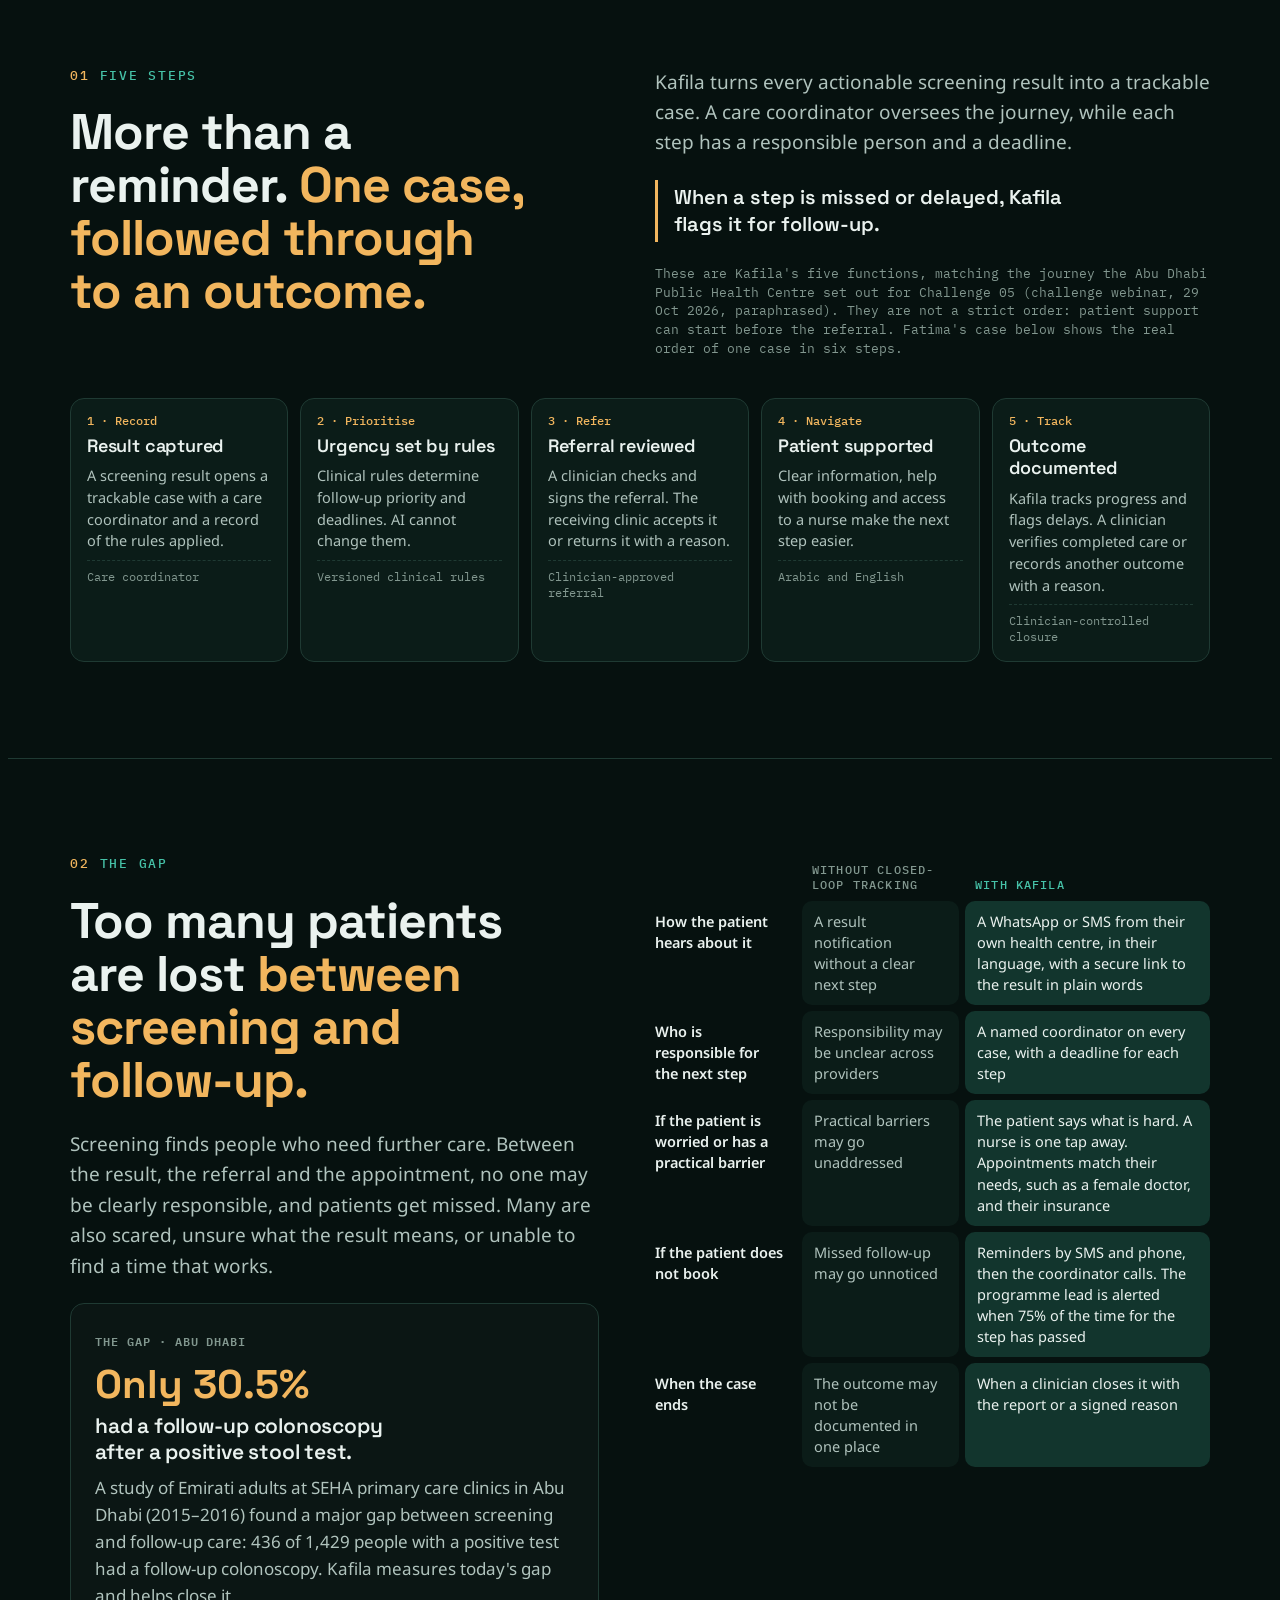
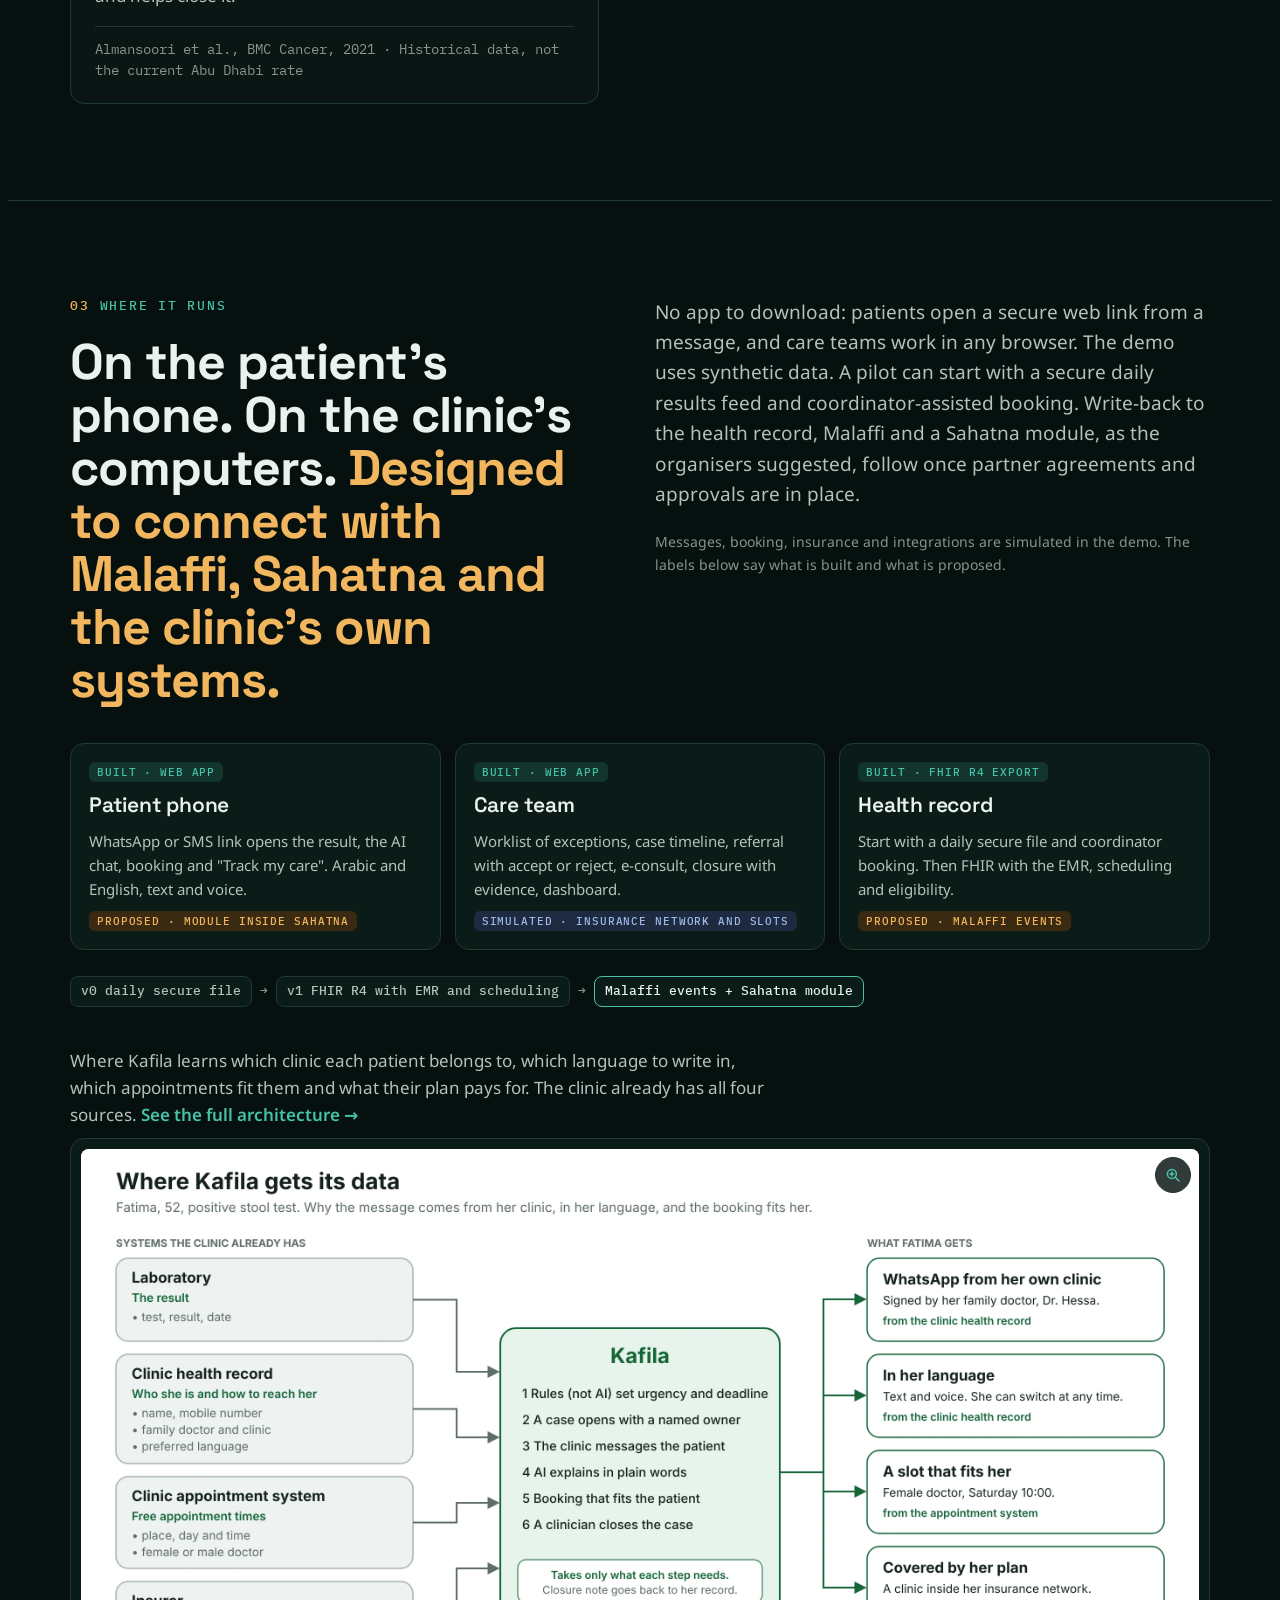
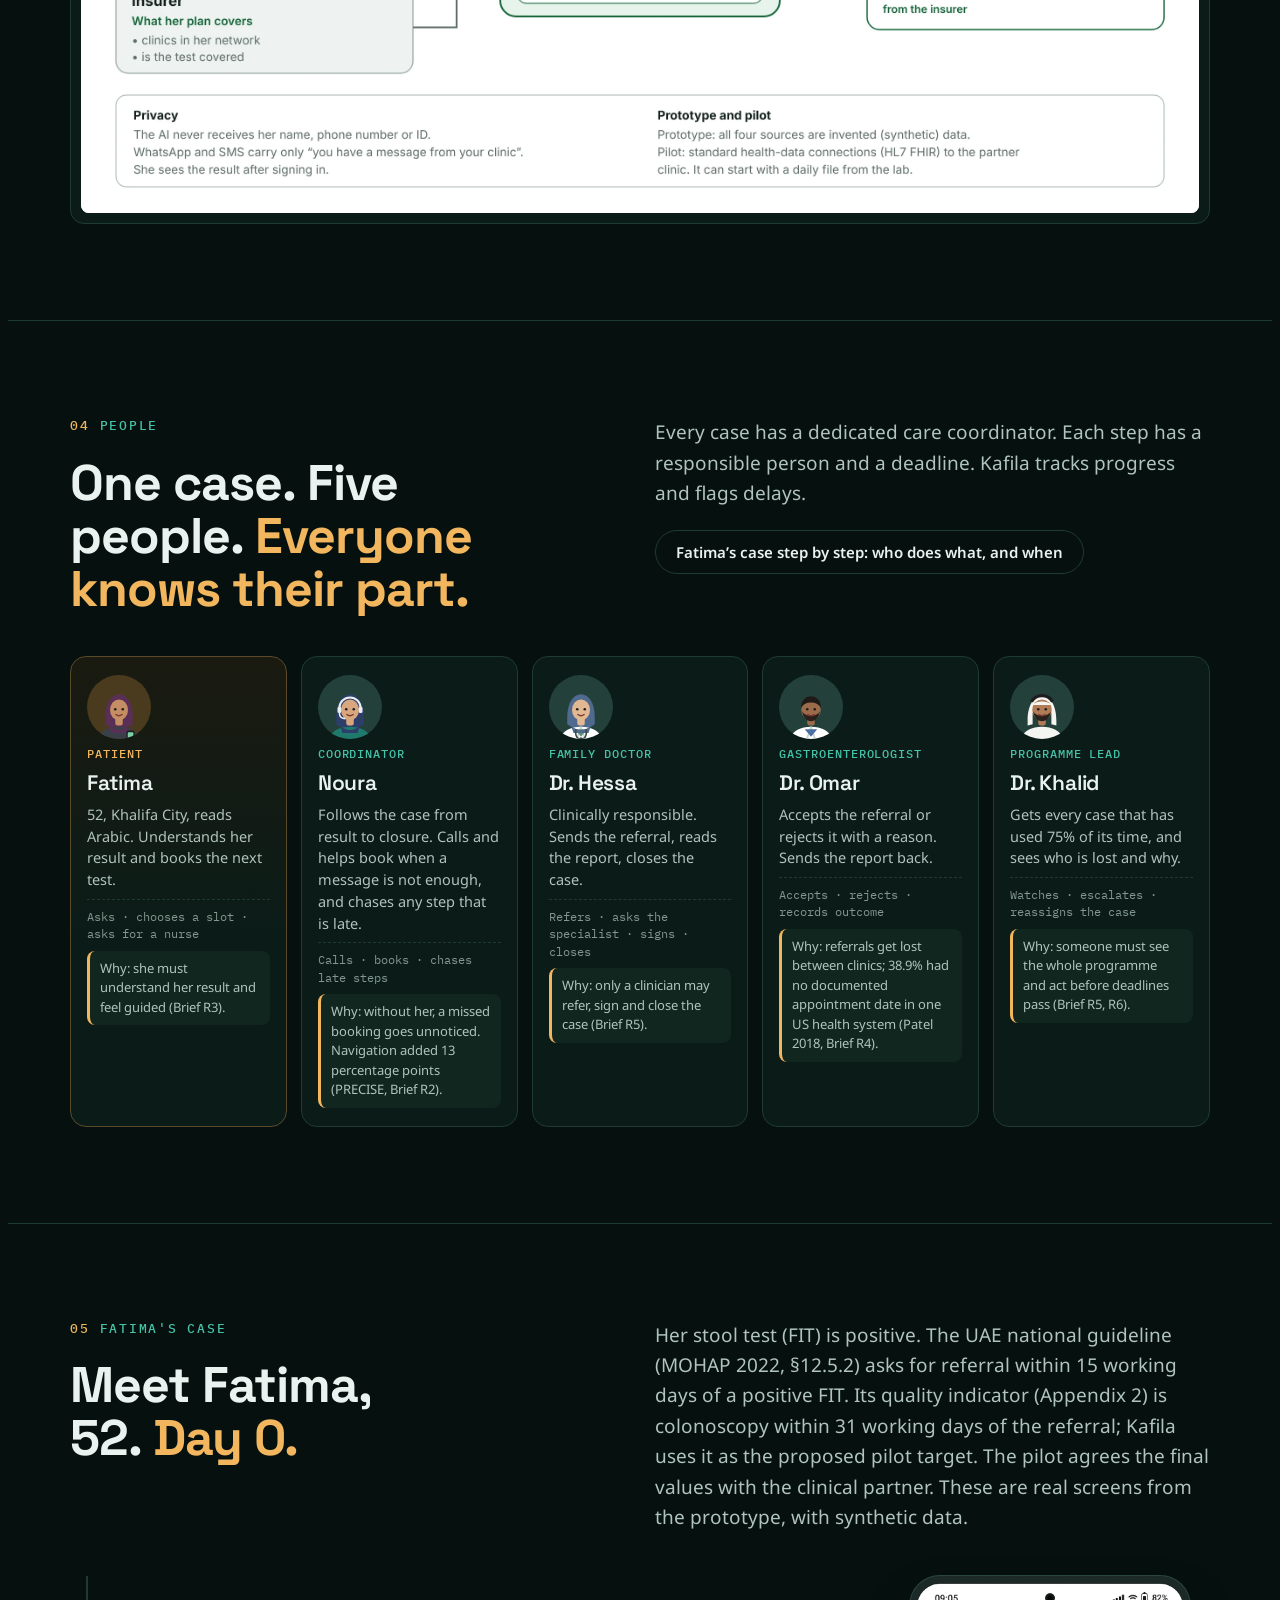
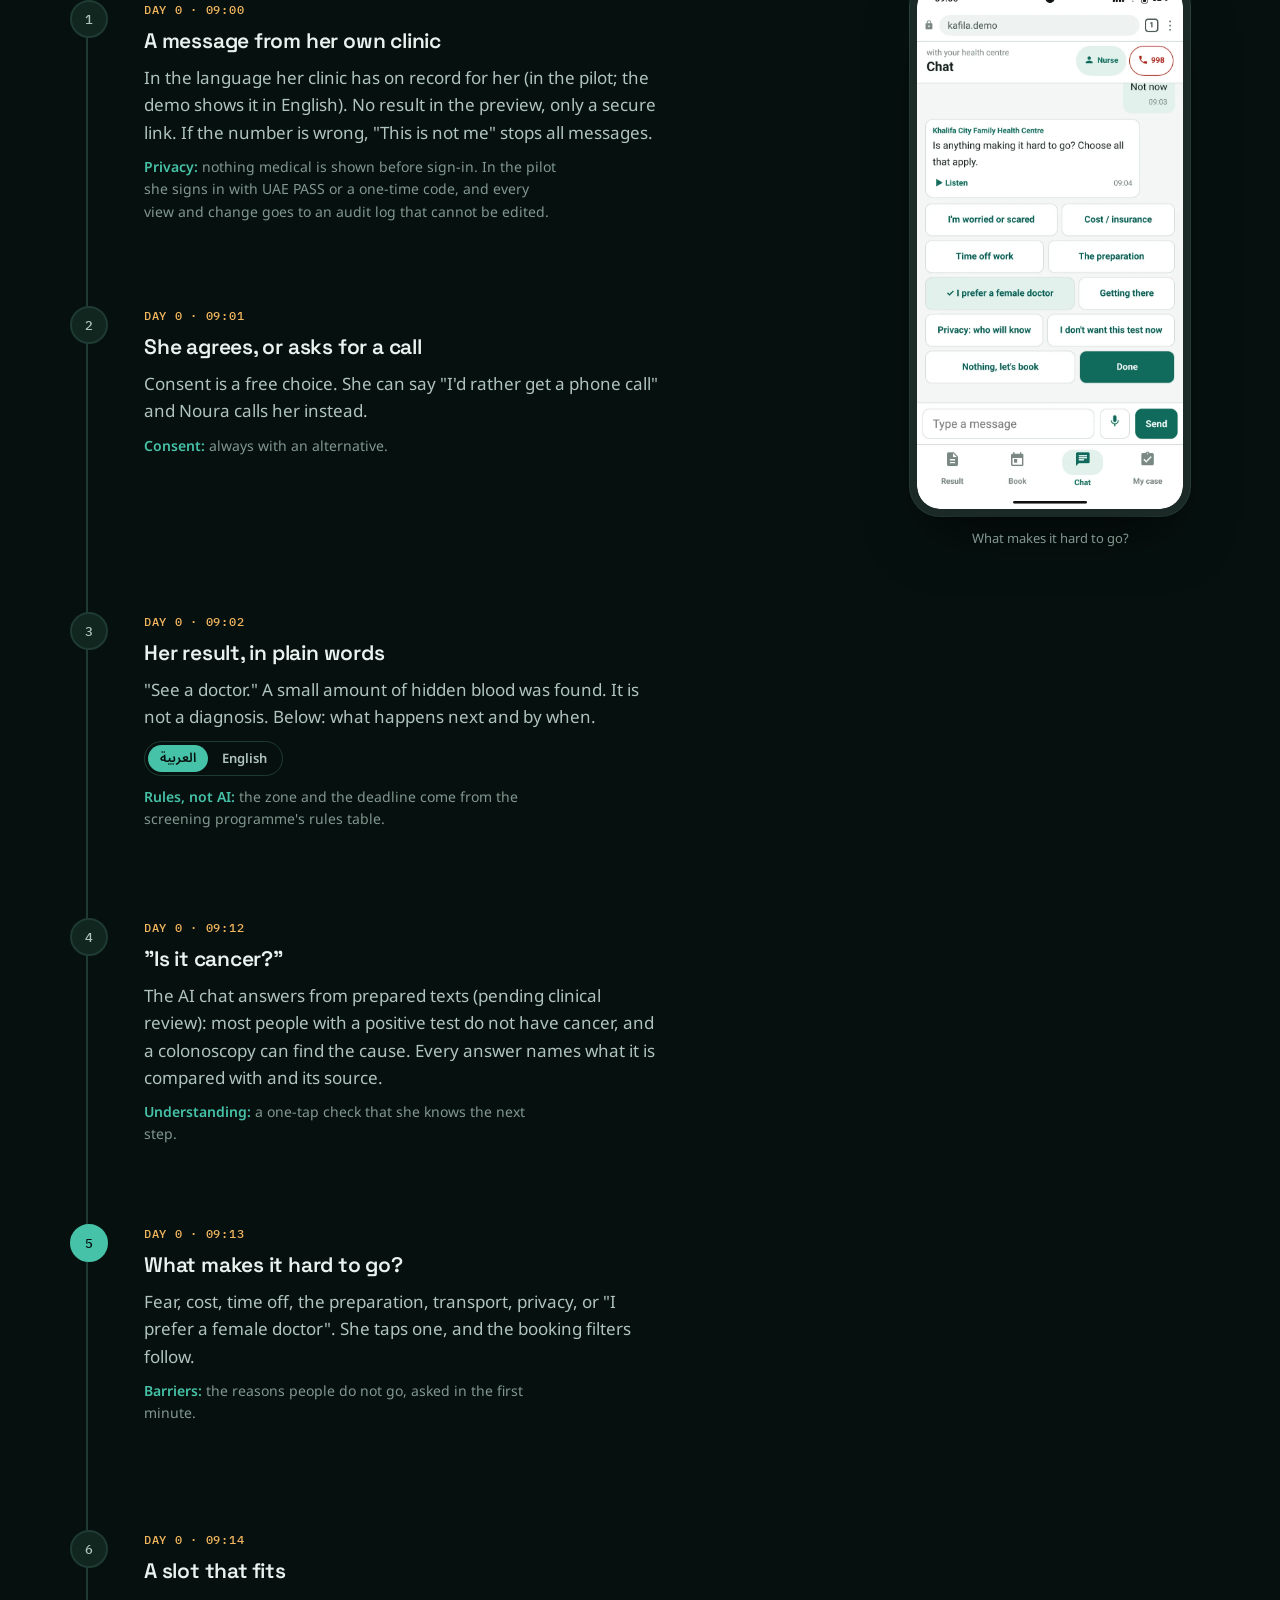
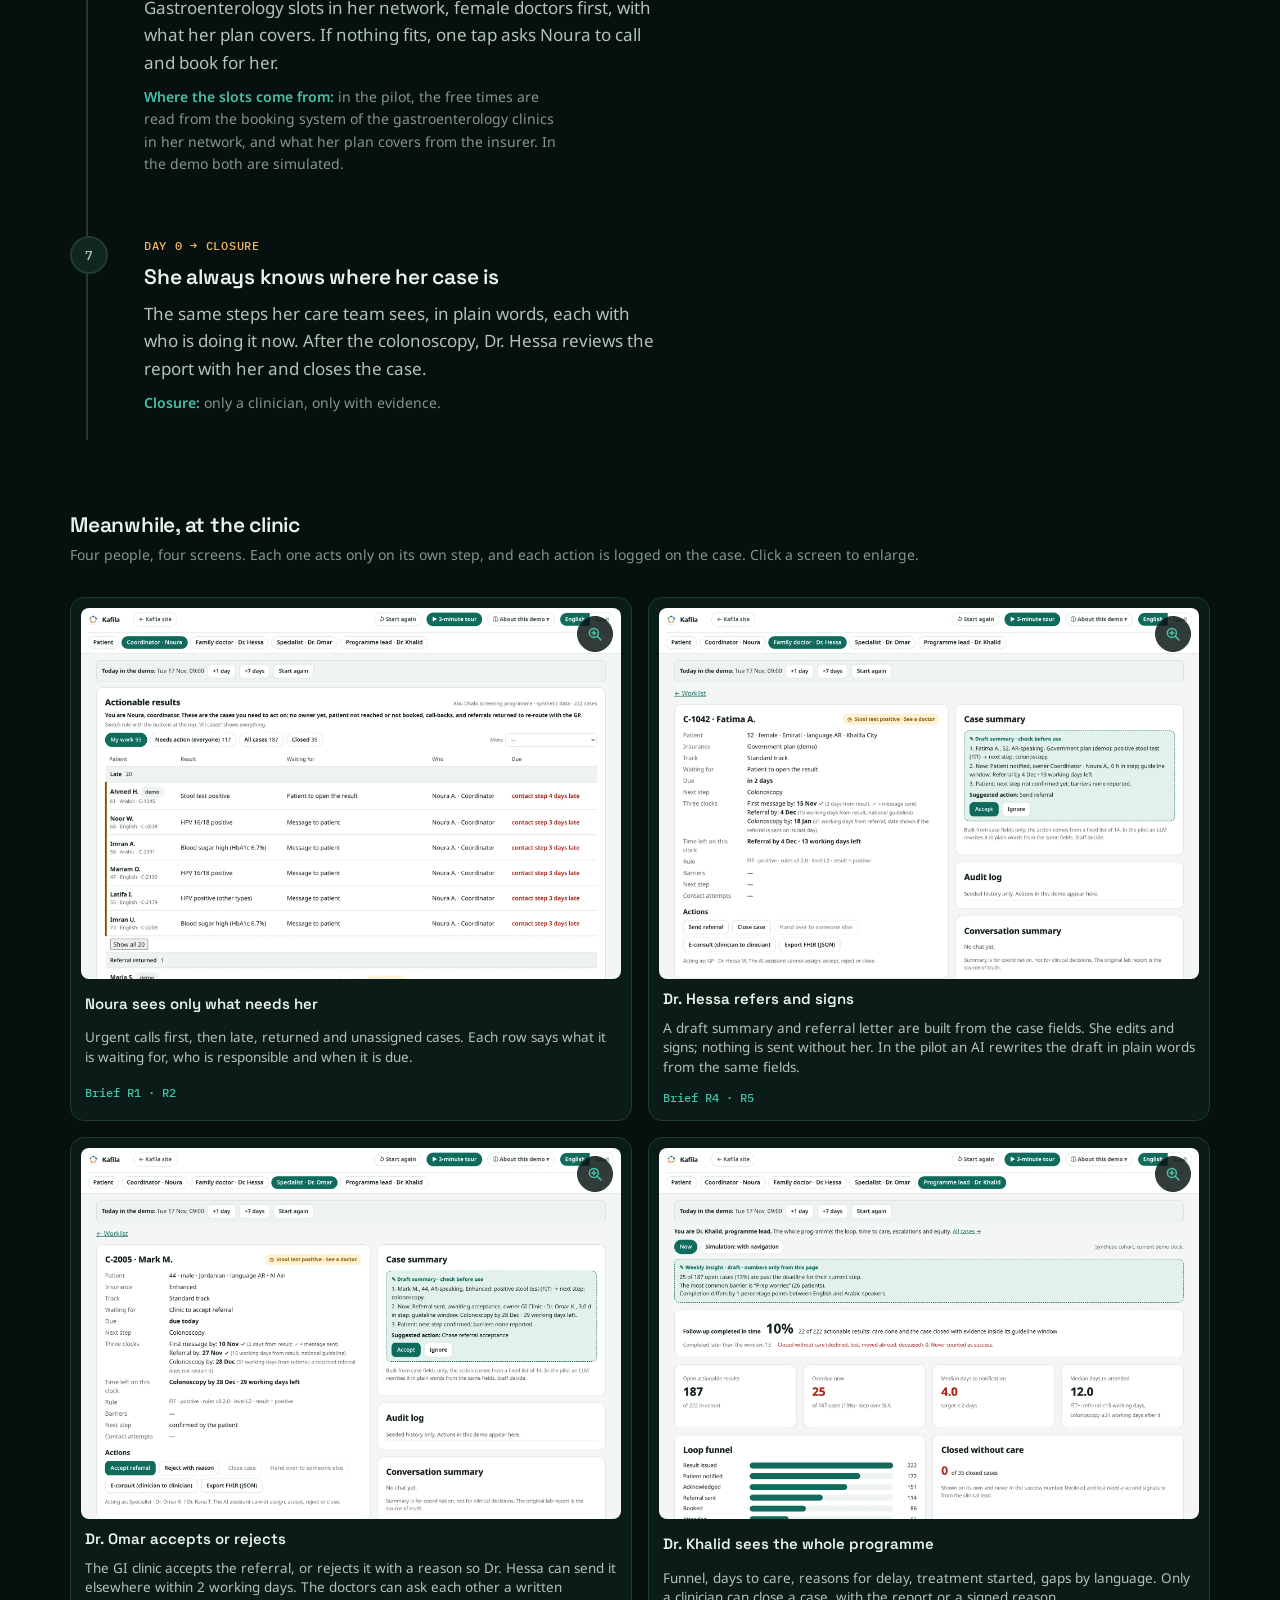
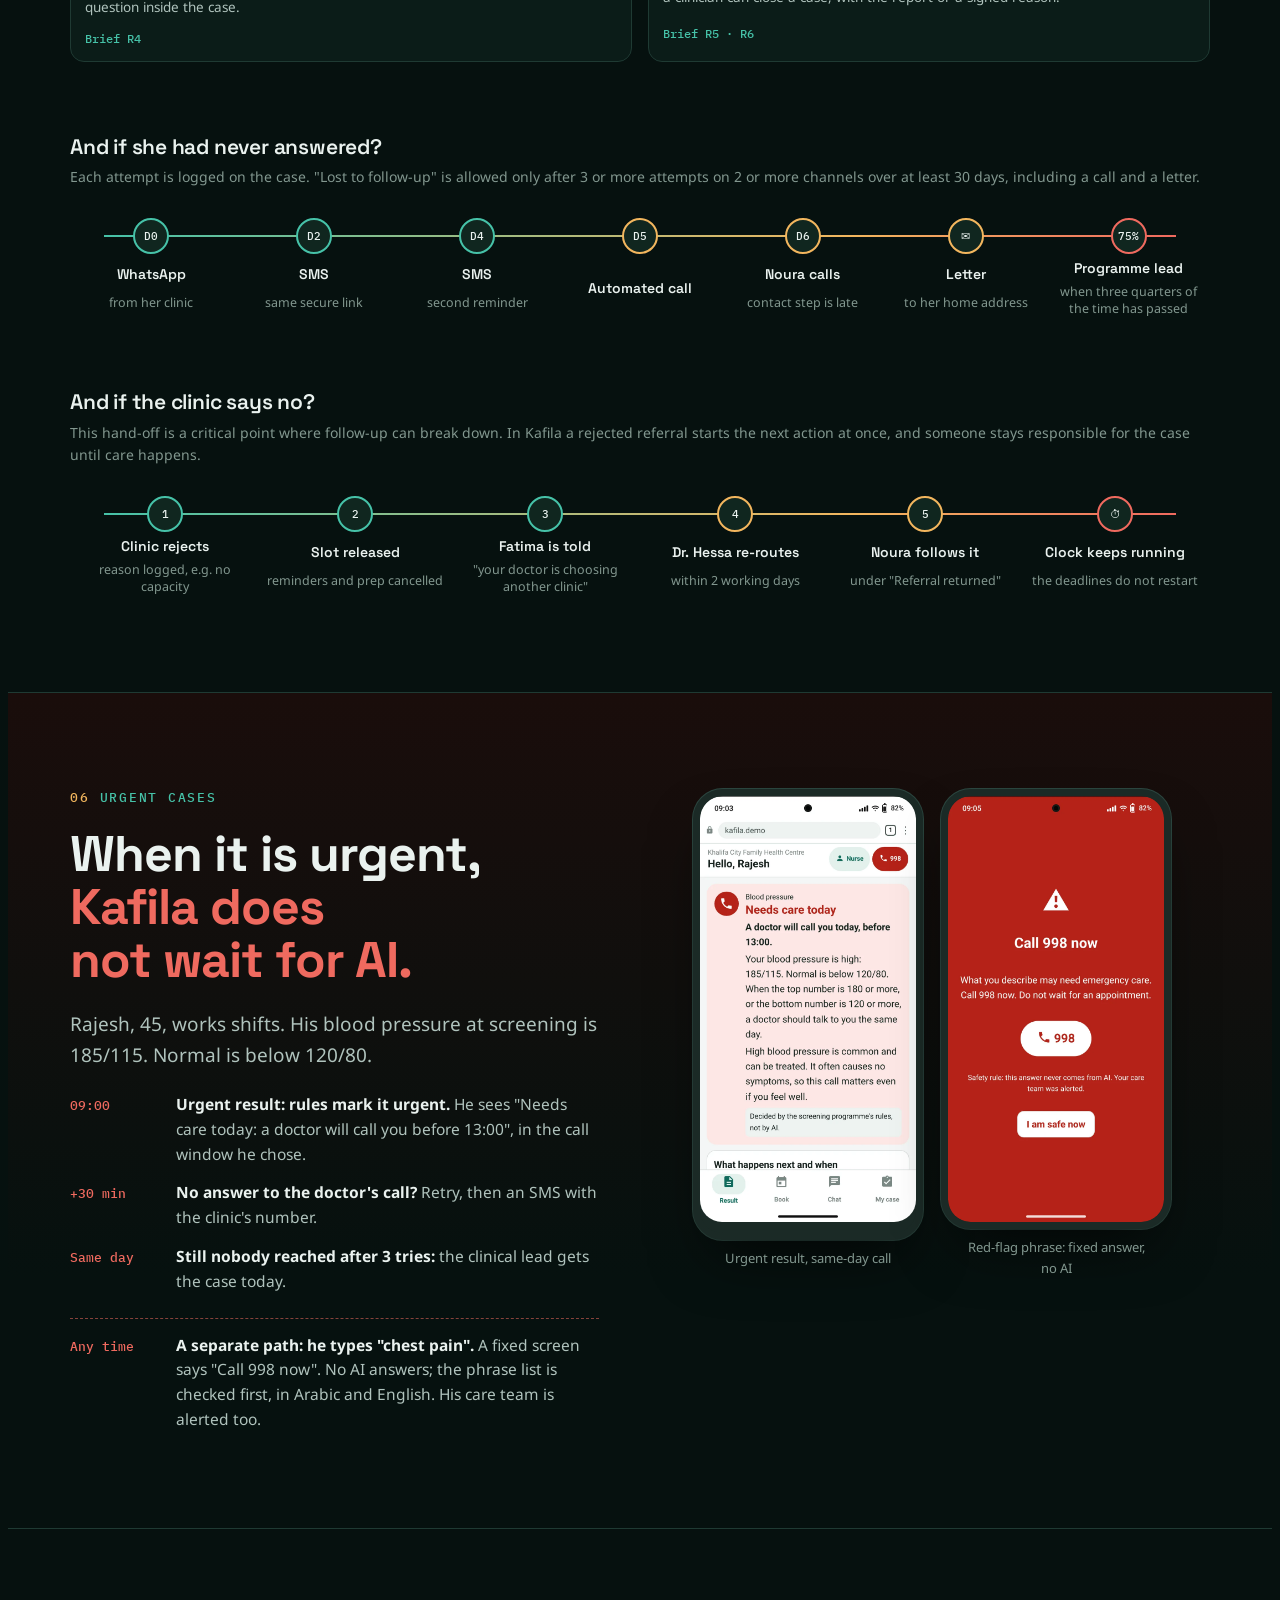
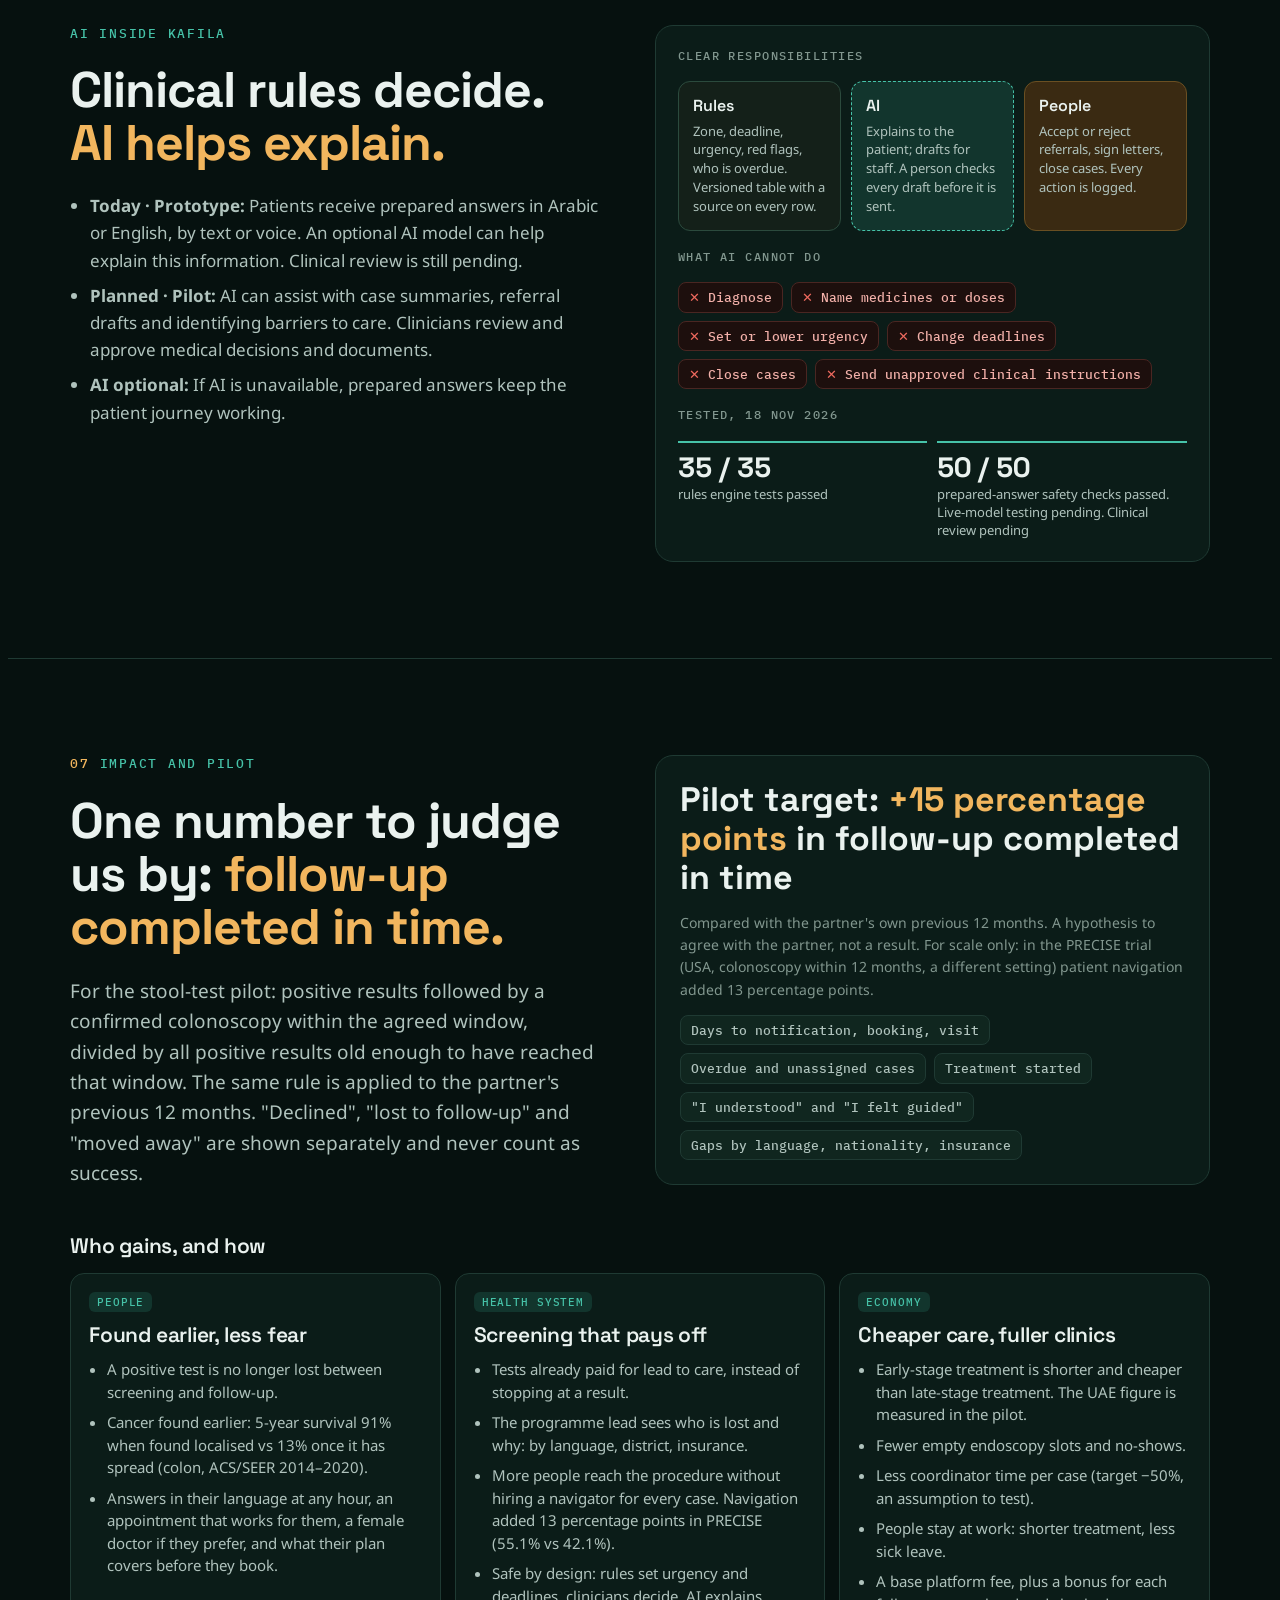
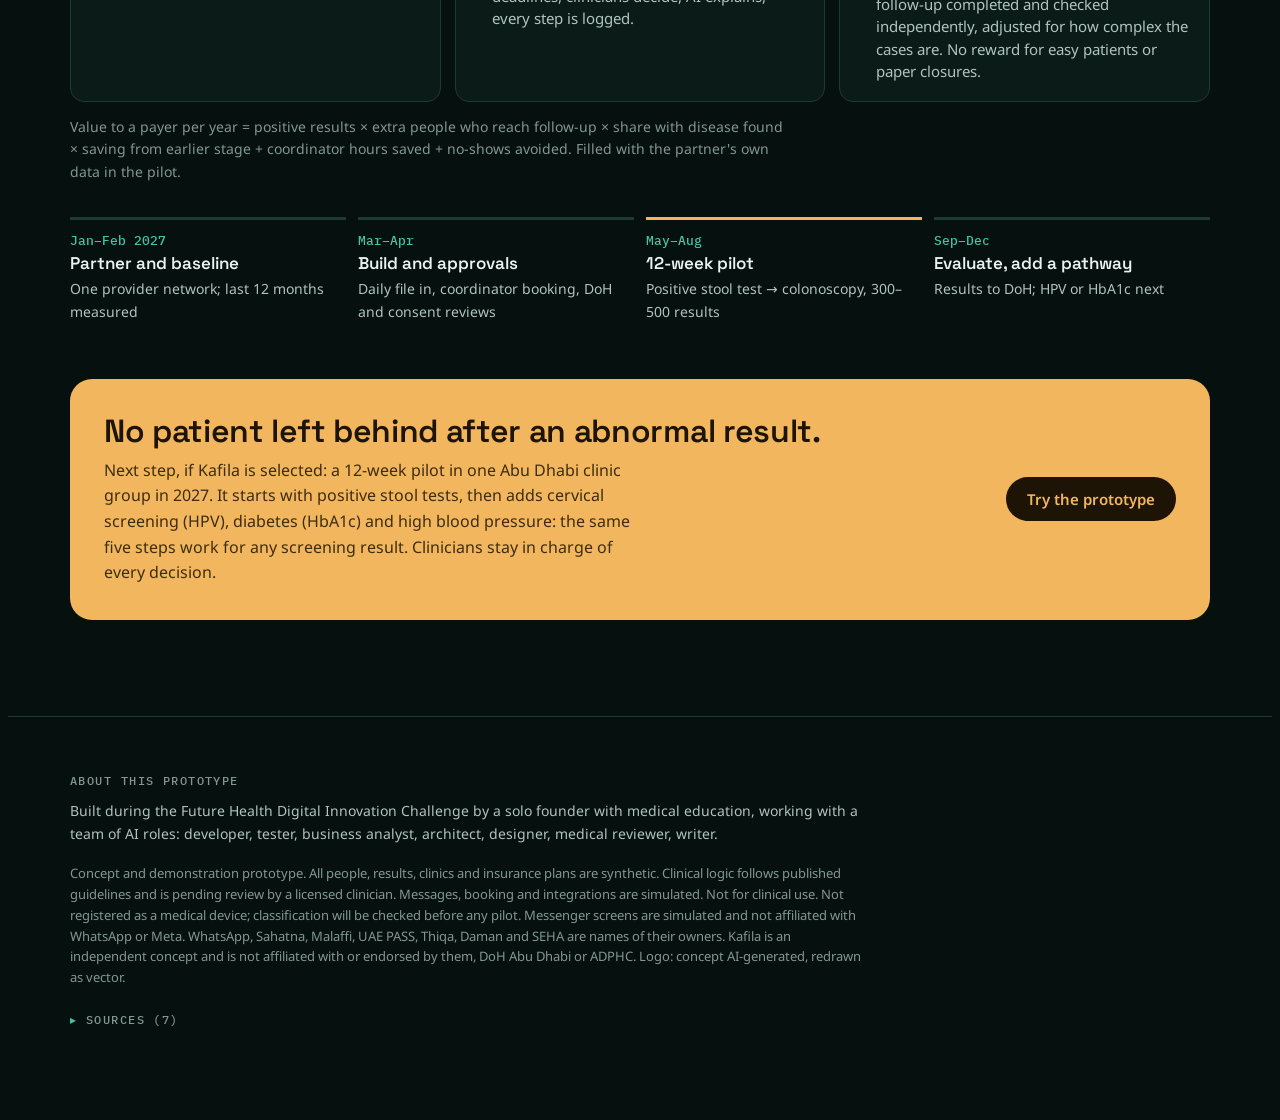
==== commit 23609038: "Site: clear language switch (globe pill) on all pages; nav on one line Co-Authored-By: Claude Opus 5" ====
--- a/index.html
+++ b/index.html
@@ -326,12 +326,13 @@
 @media print{.totop{display:none}}
 .archlink{color:var(--teal);font-weight:600;text-decoration:none;white-space:nowrap}.archlink:hover{text-decoration:underline}
 </style>
+<style id="navnowrap">@media (min-width:1000px){#sitenav a{white-space:nowrap}} .top a.cta,.top .btn{white-space:nowrap}</style>
 
 <header class="top">
   <div class="wrap">
     <a class="logo" href="#top"><i class="mk"><svg width="28" height="28" xmlns="http://www.w3.org/2000/svg" viewBox="0 0 120 120" aria-hidden="true"><g id="mark"><path d="M75.61 21.01 A42 42 0 0 1 92.26 33.10" fill="none" stroke="#69c5b3" stroke-width="10" stroke-linecap="round"/><path d="M101.91 62.80 A42 42 0 0 1 95.55 82.37" fill="none" stroke="#7fb1e1" stroke-width="10" stroke-linecap="round"/><path d="M70.29 100.72 A42 42 0 0 1 49.71 100.72" fill="none" stroke="#f5c873" stroke-width="10" stroke-linecap="round"/><path d="M24.45 82.37 A42 42 0 0 1 18.09 62.80" fill="none" stroke="#f3a473" stroke-width="10" stroke-linecap="round"/><path d="M27.74 33.10 A42 42 0 0 1 44.39 21.01" fill="none" stroke="#8cd1a1" stroke-width="10" stroke-linecap="round"/><circle cx="60.00" cy="18.00" r="11.5" fill="#3fb59d"/><circle cx="99.94" cy="47.02" r="11.5" fill="#5b9bd8"/><circle cx="84.69" cy="93.98" r="11.5" fill="#f2b84b"/><circle cx="35.31" cy="93.98" r="11.5" fill="#f08a4b"/><circle cx="20.06" cy="47.02" r="11.5" fill="#6cc486"/></g></svg></i>Kafila <span lang="ar" dir="rtl" style="opacity:.7;font-weight:500">قافلة</span></a>
     <nav id="sitenav" aria-label="Sections">
-      <a href="#what">Five steps</a><a href="#why">The gap</a><a href="#who">People</a><a href="#how">Fatima's case</a><a href="#safety">Urgent cases</a><a href="#ai">AI</a><a href="#pilot">Impact</a><span class="navsep" aria-hidden="true"></span><a href="care-loop.html">Step by step</a><a href="architecture.html">Architecture</a><a href="index-ar.html" lang="ar" dir="rtl" class="langlink" style="font-weight:700">العربية</a>
+      <a href="#what">Five steps</a><a href="#why">The gap</a><a href="#who">People</a><a href="#how">Fatima's case</a><a href="#safety">Urgent cases</a><a href="#ai">AI</a><a href="#pilot">Impact</a><span class="navsep" aria-hidden="true"></span><a href="care-loop.html">Step by step</a><a href="architecture.html">Architecture</a><a href="index-ar.html" class="langlink" style="font-weight:700;border:1px solid currentColor;border-radius:999px;padding:4px 12px;white-space:nowrap" title="Arabic version">🌐 <span lang="ar">العربية</span></a>
     </nav>
     <button class="menubtn" id="menubtn" aria-expanded="false" aria-controls="sitenav">Menu</button>
     <a class="btn solid" href="prototype/" target="_blank" rel="noopener">Prototype</a>
